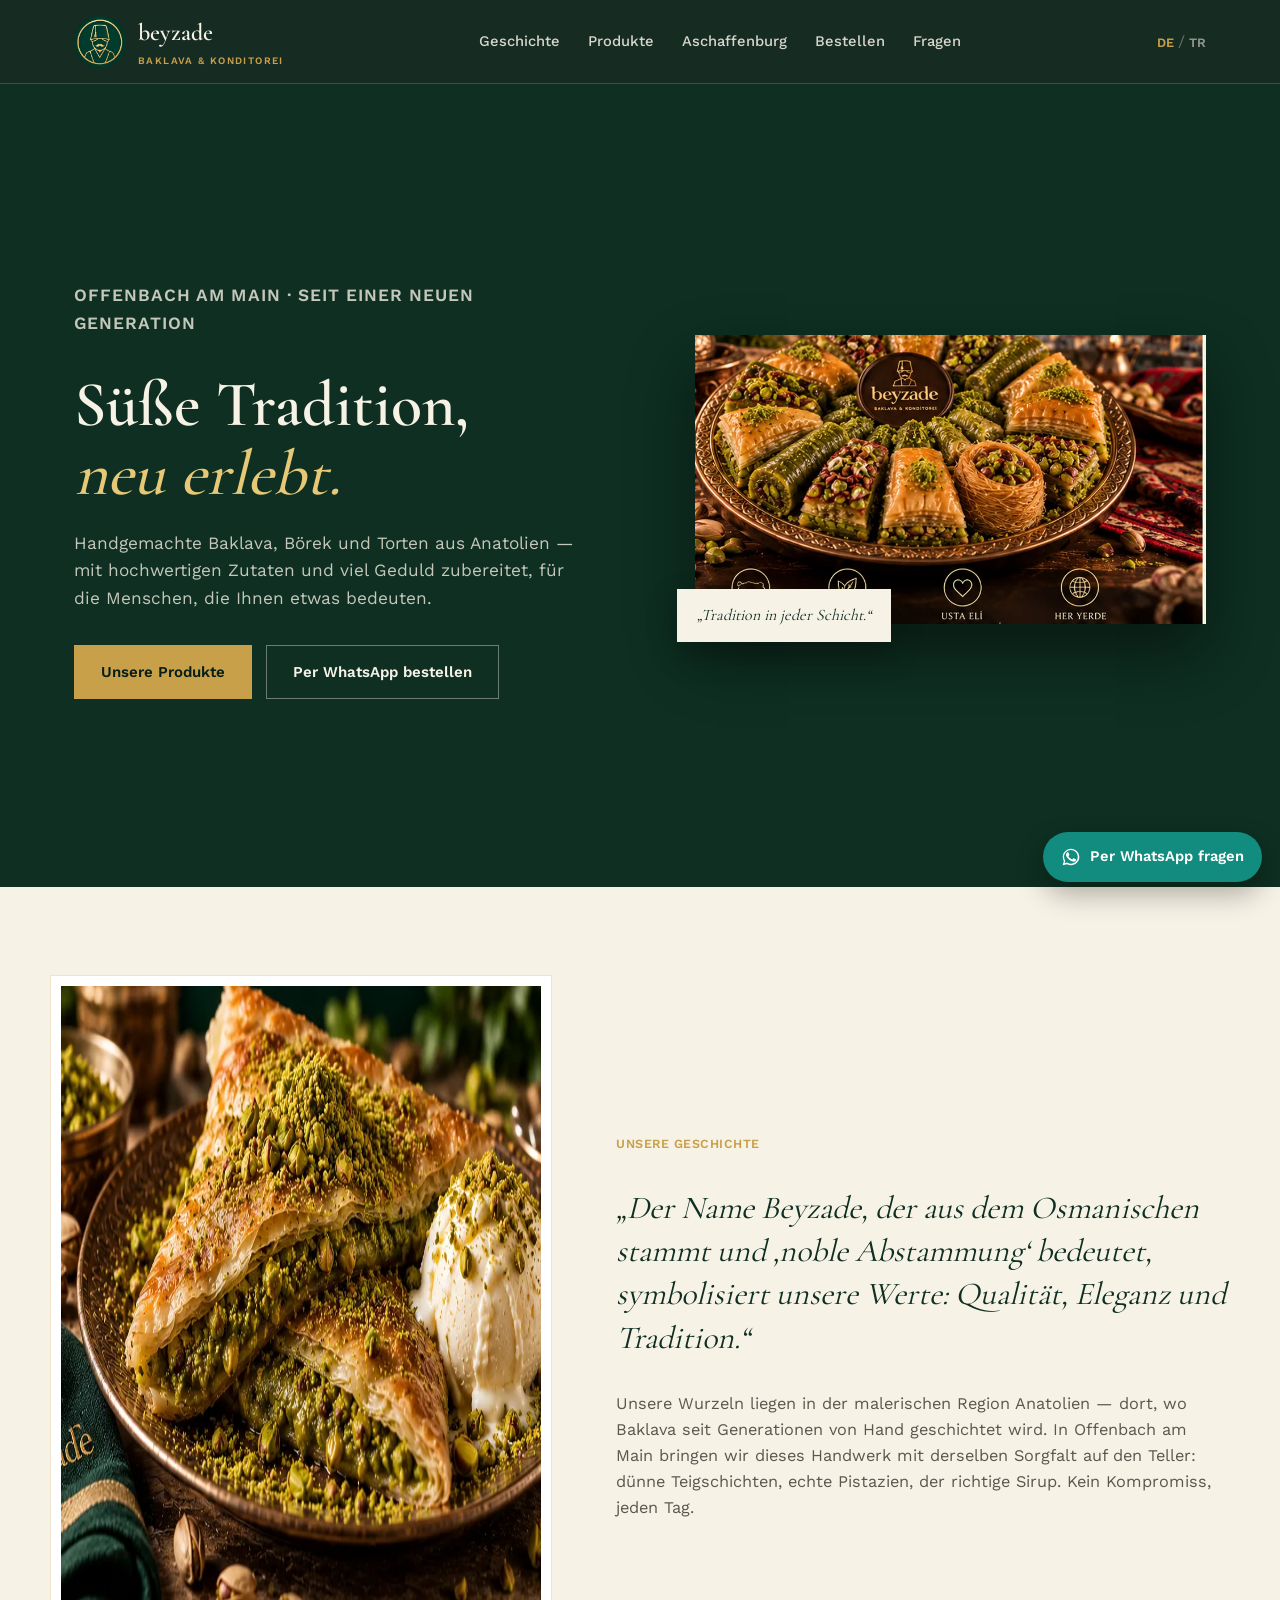
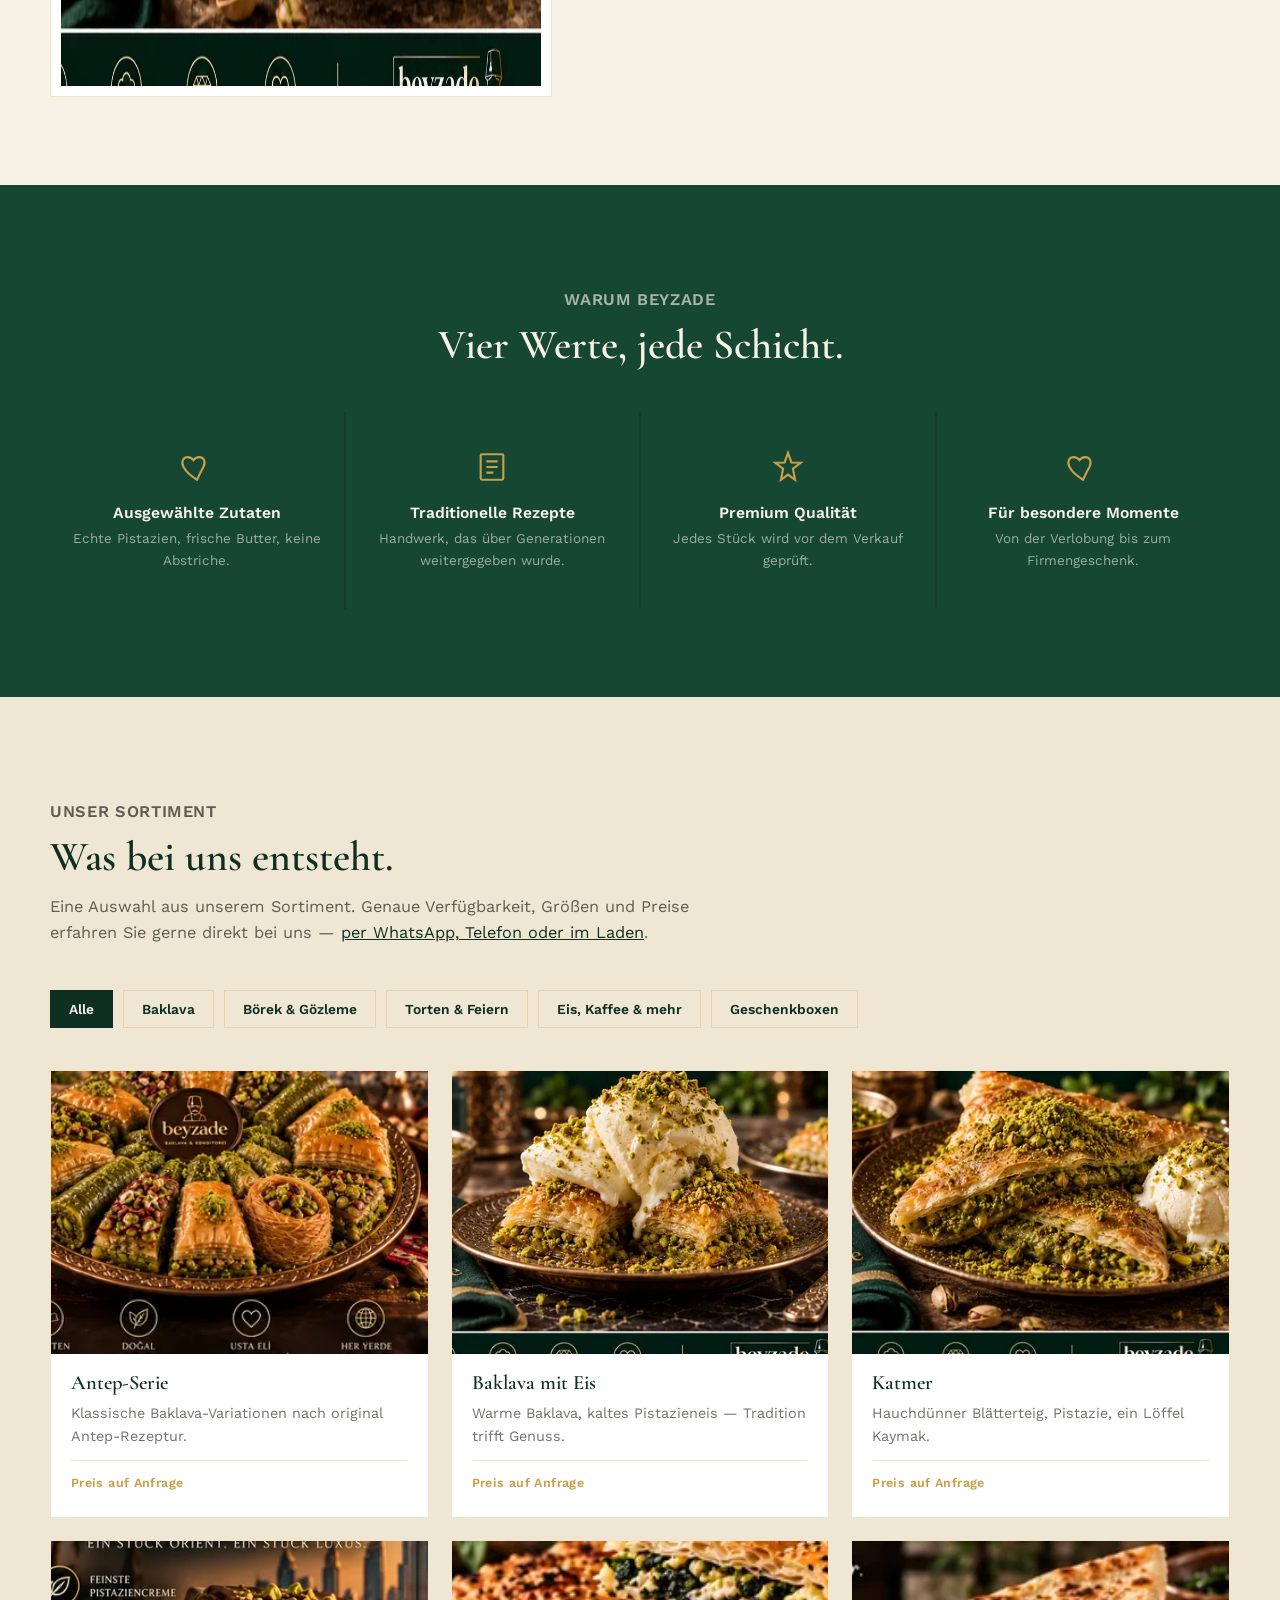
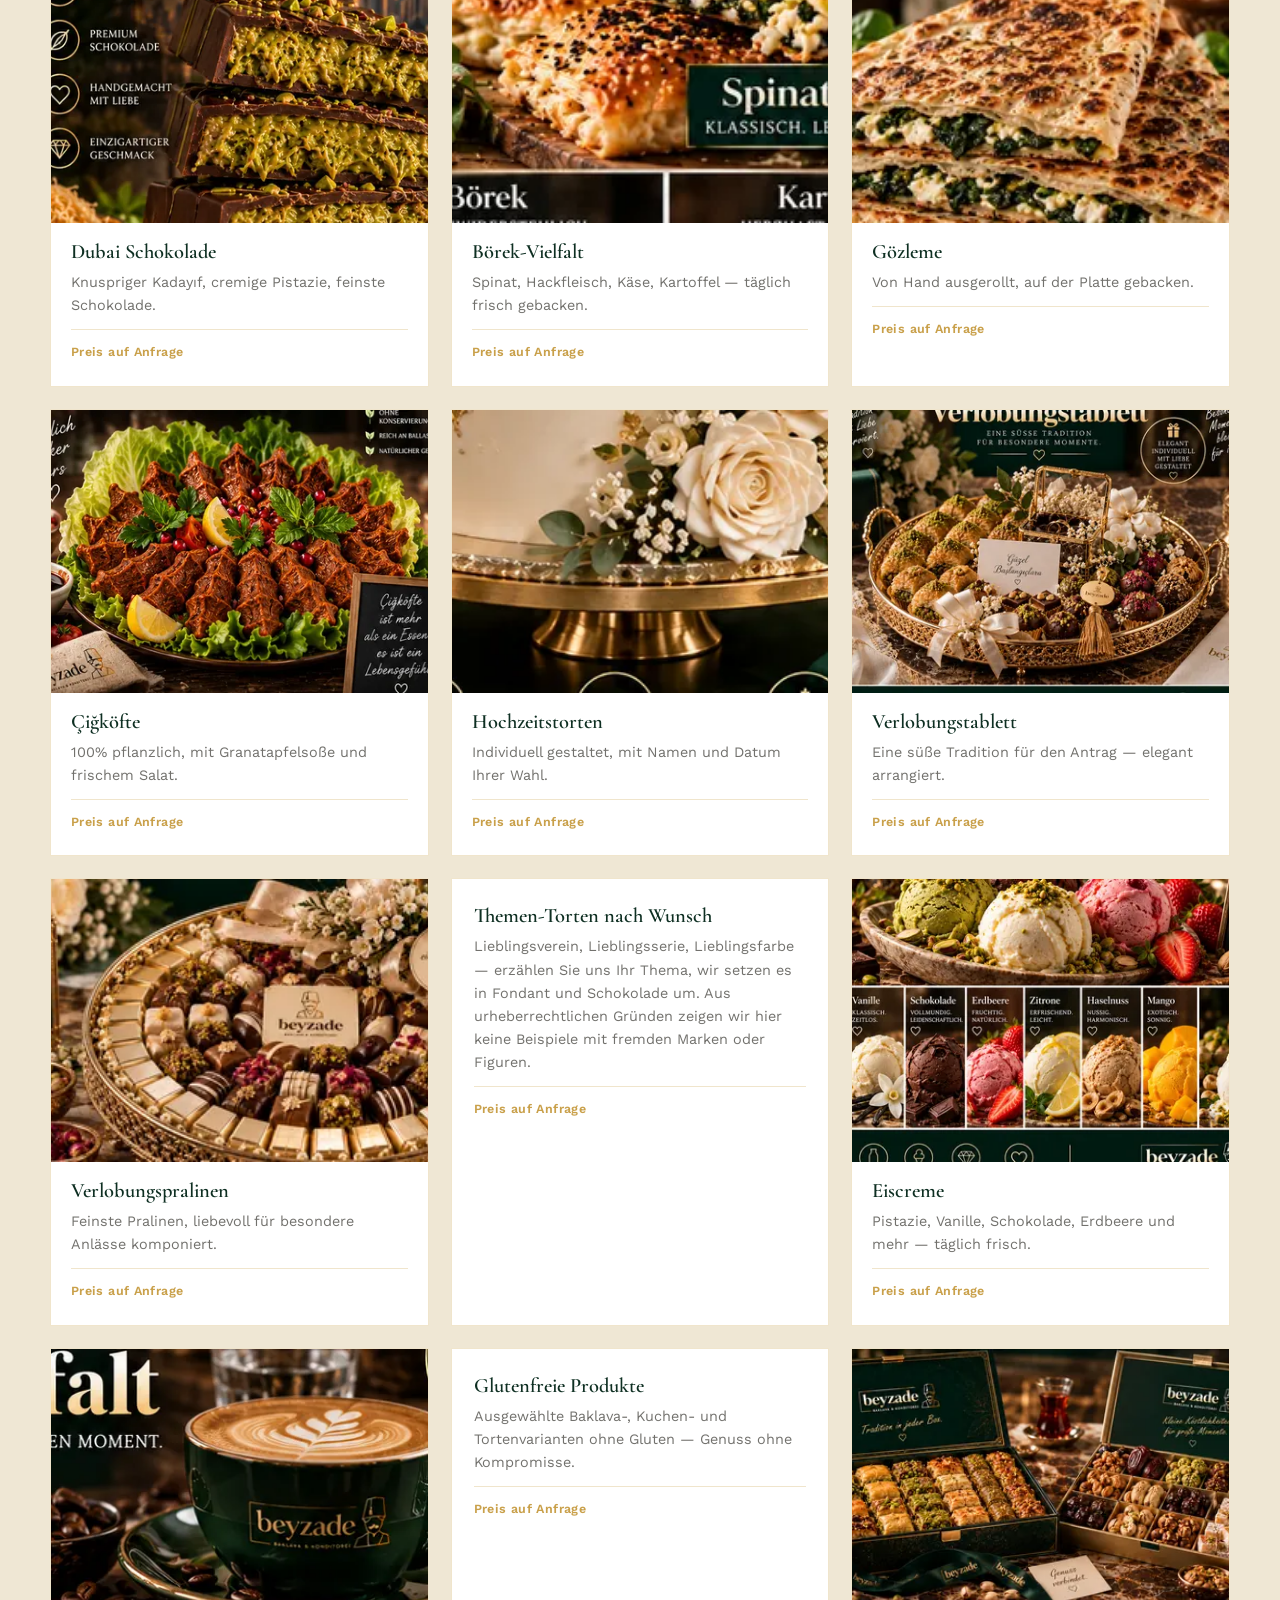
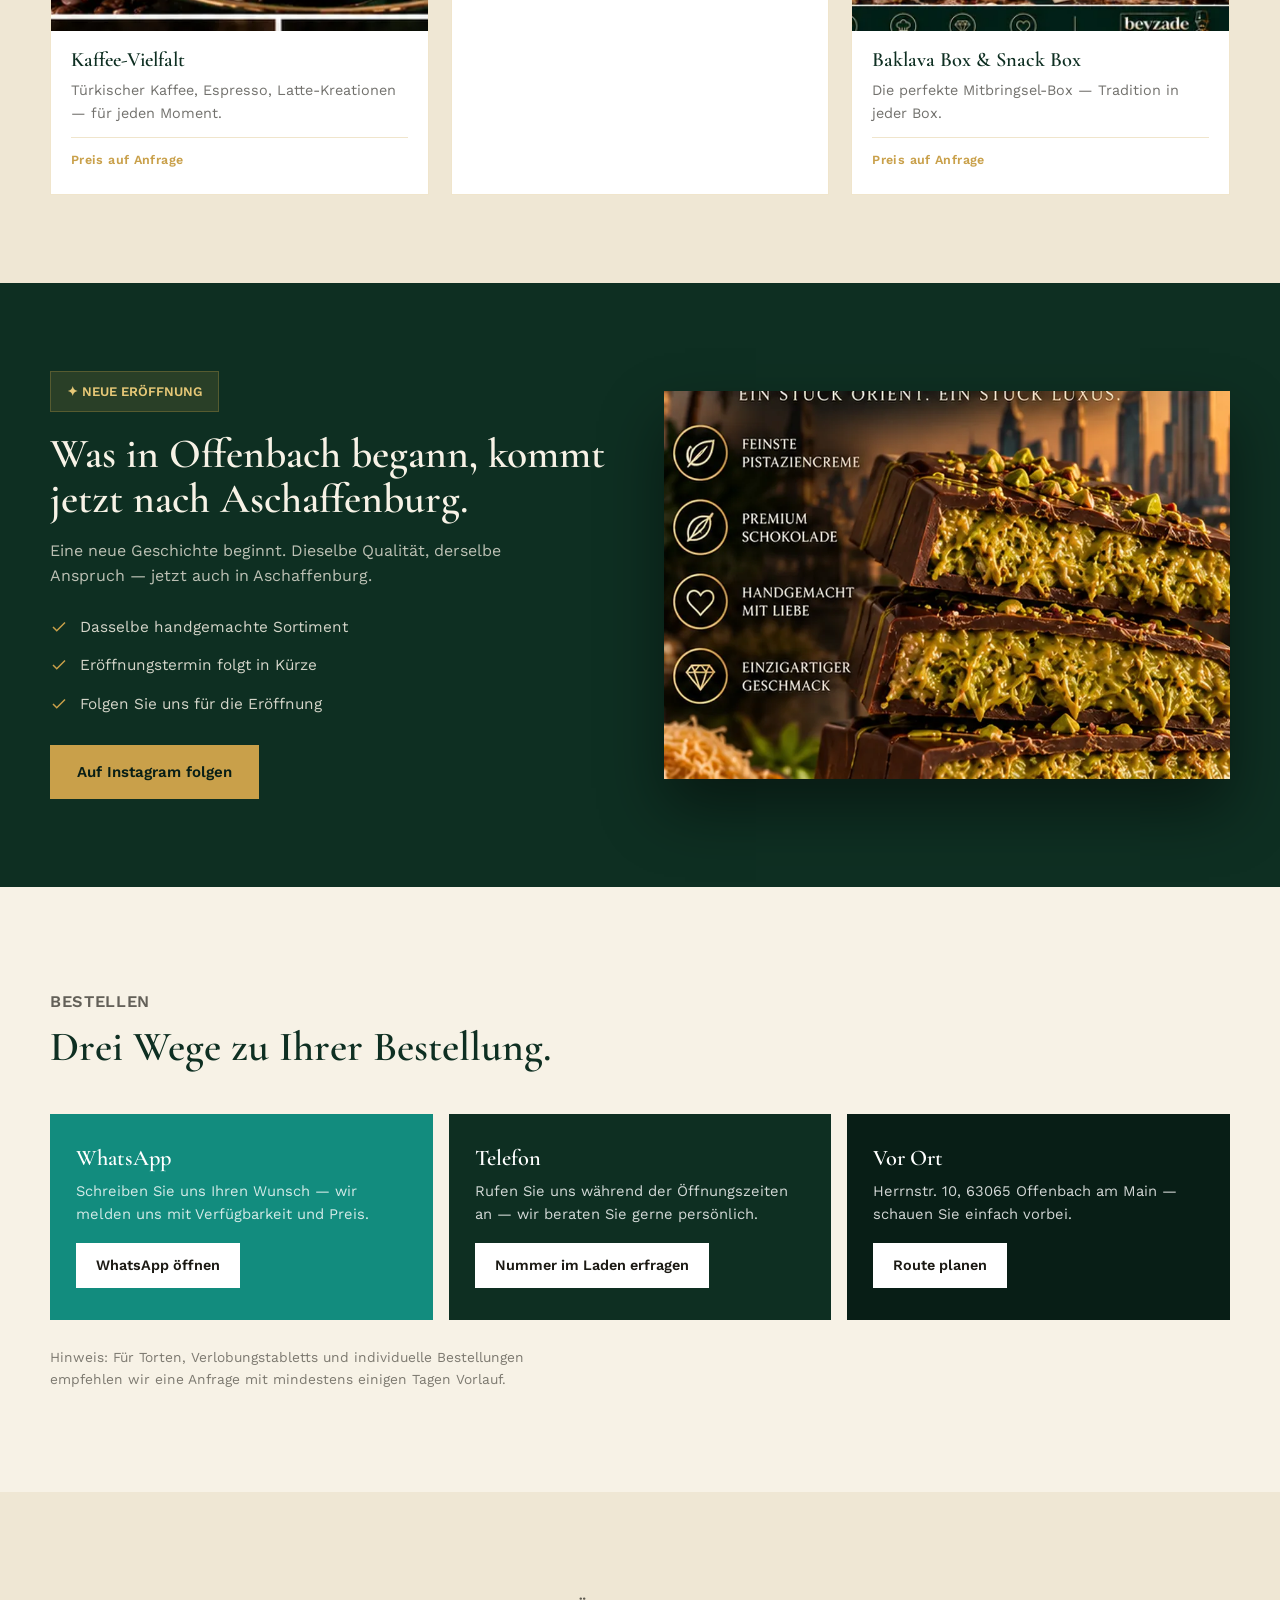
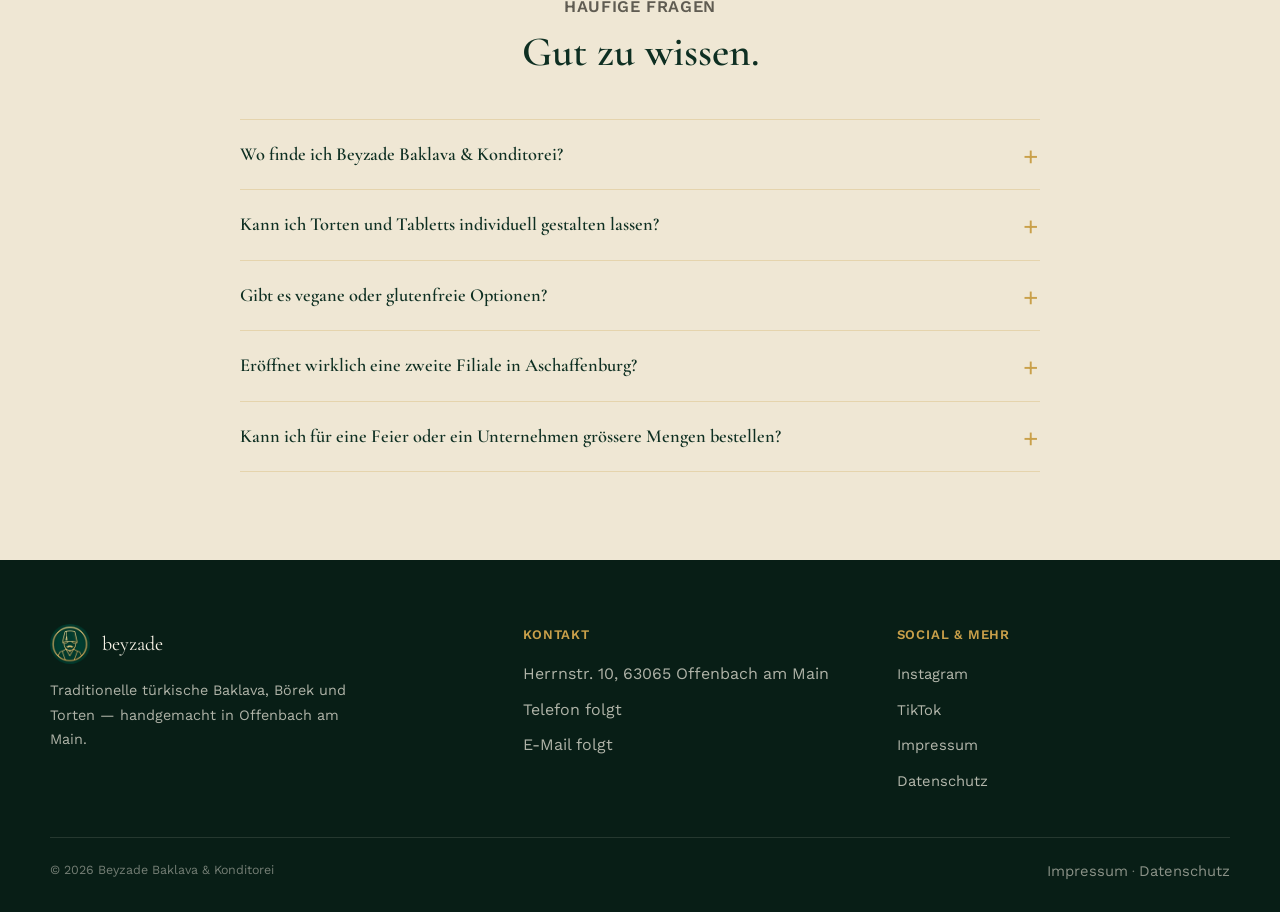
==== index.html @ 685db306 "Add files via upload" ====
<!doctype html>
<html lang="de">
<head>
<meta charset="utf-8">
<meta name="viewport" content="width=device-width, initial-scale=1">
<title>Beyzade Baklava & Konditorei — Offenbach am Main</title>
<meta name="description" content="Beyzade Baklava & Konditorei in Offenbach am Main: traditionelle türkische Baklava, Börek, Torten und Feiertagsboxen. Handwerk, frische Zutaten, besondere Momente.">
<link rel="canonical" href="https://beyzadebaklava.de/">
<link rel="alternate" hreflang="de" href="https://beyzadebaklava.de/">
<link rel="alternate" hreflang="tr" href="https://beyzadebaklava.de/tr/">
<meta property="og:type" content="website">
<meta property="og:site_name" content="Beyzade Baklava & Konditorei">
<meta property="og:title" content="Beyzade Baklava & Konditorei — Offenbach am Main">
<meta property="og:description" content="Traditionelle türkische Baklava, Börek, Torten und Feiertagsboxen — handgemacht in Offenbach am Main.">
<meta property="og:image" content="https://beyzadebaklava.de/assets/img/products/antep-serisi.webp">
<meta property="og:locale" content="de_DE">
<meta name="twitter:card" content="summary_large_image">
<meta name="theme-color" content="#0e2f22">
<link rel="icon" href="assets/img/favicon.ico" sizes="any">
<link rel="icon" type="image/png" sizes="32x32" href="assets/img/favicon-32.png">
<link rel="apple-touch-icon" href="assets/img/apple-touch-icon.png">
<link rel="stylesheet" href="assets/css/style.css">
<script type="application/ld+json">
{
  "@context": "https://schema.org",
  "@type": "Bakery",
  "@id": "https://beyzadebaklava.de/#business",
  "name": "Beyzade Baklava & Konditorei",
  "image": "https://beyzadebaklava.de/assets/img/products/antep-serisi.webp",
  "url": "https://beyzadebaklava.de/",
  "telephone": "PLATZHALTER",
  "priceRange": "€€",
  "address": {
    "@type": "PostalAddress",
    "streetAddress": "Herrnstr. 10",
    "postalCode": "63065",
    "addressLocality": "Offenbach am Main",
    "addressCountry": "DE"
  },
  "sameAs": [
    "https://www.instagram.com/beyzade.baklava/",
    "https://www.tiktok.com/@beyzadebaklava"
  ]
}
</script>
</head>
<body>

<header class="topbar">
  <div class="topbar-inner">
    <a class="brand" href="/">
      <img src="assets/img/emblem-sm.webp" width="52" height="52" alt="">
      <span>
        <span class="brand-word">beyzade</span>
        <span class="brand-sub">BAKLAVA &amp; KONDITOREI</span>
      </span>
    </a>
    <nav class="nav" id="mainNav">
      <a href="#geschichte">Geschichte</a>
      <a href="#produkte">Produkte</a>
      <a href="#aschaffenburg">Aschaffenburg</a>
      <a href="#bestellen">Bestellen</a>
      <a href="#faq">Fragen</a>
    </nav>
    <div class="topbar-actions">
      <span class="lang-switch"><a class="active" href="/">DE</a><span>/</span><a href="/tr/">TR</a></span>
      <button class="nav-toggle" id="navToggle" aria-label="Menü">☰</button>
    </div>
  </div>
</header>

<section class="hero">
  <div class="hero-inner">
    <div>
      <p class="hero-eyebrow">OFFENBACH AM MAIN · SEIT EINER NEUEN GENERATION</p>
      <h1>Süße Tradition, <em>neu erlebt.</em></h1>
      <p>Handgemachte Baklava, Börek und Torten aus Anatolien — mit
         hochwertigen Zutaten und viel Geduld zubereitet, für die
         Menschen, die Ihnen etwas bedeuten.</p>
      <div class="hero-ctas">
        <a class="btn btn-gold" href="#produkte">Unsere Produkte</a>
        <a class="btn btn-ghost" href="https://wa.me/491511106060X" target="_blank" rel="noopener">Per WhatsApp bestellen</a>
      </div>
    </div>
    <div class="hero-visual">
      <img src="assets/img/products/antep-serisi.webp" width="900" height="600" alt="Assortment Beyzade Baklava, Antep-Serie" loading="eager">
      <div class="tag">„Tradition in jeder Schicht.“</div>
    </div>
  </div>
</section>

<section class="story" id="geschichte">
  <div class="section-inner story-grid">
    <div class="story-figure">
      <img src="assets/img/products/katmer.webp" width="900" height="700" alt="Katmer mit Pistazie und Kaymak" loading="lazy">
    </div>
    <div>
      <p class="eyebrow">UNSERE GESCHICHTE</p>
      <p class="story-quote">„Der Name Beyzade, der aus dem Osmanischen
        stammt und ‚noble Abstammung‘ bedeutet, symbolisiert unsere Werte:
        Qualität, Eleganz und Tradition.“</p>
      <p class="body">Unsere Wurzeln liegen in der malerischen Region
        Anatolien — dort, wo Baklava seit Generationen von Hand geschichtet
        wird. In Offenbach am Main bringen wir dieses Handwerk mit
        derselben Sorgfalt auf den Teller: dünne Teigschichten, echte
        Pistazien, der richtige Sirup. Kein Kompromiss, jeden Tag.</p>
    </div>
  </div>
</section>

<section class="badges" id="werte">
  <div class="section-inner">
    <div class="section-head center">
      <p class="eyebrow">WARUM BEYZADE</p>
      <h2>Vier Werte, jede Schicht.</h2>
    </div>
    <div class="badge-grid">
      <div class="badge-item">
        <svg viewBox="0 0 24 24" fill="none" stroke="currentColor" stroke-width="1.5"><path d="M12 21s-7-4.35-9.5-9C.7 8.4 2 5 5.5 5c2 0 3.3 1.2 4 2.2C10.2 6.2 11.5 5 13.5 5 17 5 18.3 8.4 16.5 12 14 16.65 12 21 12 21z"/></svg>
        <h3>Ausgewählte Zutaten</h3>
        <p>Echte Pistazien, frische Butter, keine Abstriche.</p>
      </div>
      <div class="badge-item">
        <svg viewBox="0 0 24 24" fill="none" stroke="currentColor" stroke-width="1.5"><rect x="4" y="3" width="16" height="18" rx="1"/><path d="M8 8h8M8 12h8M8 16h5"/></svg>
        <h3>Traditionelle Rezepte</h3>
        <p>Handwerk, das über Generationen weitergegeben wurde.</p>
      </div>
      <div class="badge-item">
        <svg viewBox="0 0 24 24" fill="none" stroke="currentColor" stroke-width="1.5"><path d="M12 2l2.4 6.8L21 9l-5.5 4.2L17 21l-5-3.6L7 21l1.5-7.8L3 9l6.6-.2z"/></svg>
        <h3>Premium Qualität</h3>
        <p>Jedes Stück wird vor dem Verkauf geprüft.</p>
      </div>
      <div class="badge-item">
        <svg viewBox="0 0 24 24" fill="none" stroke="currentColor" stroke-width="1.5"><path d="M12 21s-7-4.35-9.5-9C.7 8.4 2 5 5.5 5c2 0 3.3 1.2 4 2.2C10.2 6.2 11.5 5 13.5 5 17 5 18.3 8.4 16.5 12 14 16.65 12 21 12 21z"/></svg>
        <h3>Für besondere Momente</h3>
        <p>Von der Verlobung bis zum Firmengeschenk.</p>
      </div>
    </div>
  </div>
</section>

<section class="showcase" id="produkte">
  <div class="section-inner">
    <div class="section-head">
      <p class="eyebrow">UNSER SORTIMENT</p>
      <h2>Was bei uns entsteht.</h2>
      <p>Eine Auswahl aus unserem Sortiment. Genaue Verfügbarkeit,
        Größen und Preise erfahren Sie gerne direkt bei uns —
        <a href="#bestellen" style="color:var(--forest); text-decoration:underline;">per WhatsApp, Telefon oder im Laden</a>.</p>
    </div>

    <div class="cat-tabs" id="catTabs" role="tablist">
      <button class="cat-tab" data-cat="all" aria-selected="true">Alle</button>
      <button class="cat-tab" data-cat="baklava">Baklava</button>
      <button class="cat-tab" data-cat="borek">Börek &amp; Gözleme</button>
      <button class="cat-tab" data-cat="torten">Torten &amp; Feiern</button>
      <button class="cat-tab" data-cat="genuss">Eis, Kaffee &amp; mehr</button>
      <button class="cat-tab" data-cat="box">Geschenkboxen</button>
    </div>

    <div class="product-grid" id="productGrid">

      <article class="product-card" data-cat="baklava">
        <div class="thumb"><img src="assets/img/products/antep-serisi-sm.webp" width="440" height="330" alt="Antep-Serie Baklava" loading="lazy"></div>
        <div class="body"><h3>Antep-Serie</h3><p>Klassische Baklava-Variationen nach original Antep-Rezeptur.</p><span class="price">Preis auf Anfrage</span></div>
      </article>

      <article class="product-card" data-cat="baklava">
        <div class="thumb"><img src="assets/img/products/baklava-dondurma-sm.webp" width="440" height="330" alt="Baklava mit Eis" loading="lazy"></div>
        <div class="body"><h3>Baklava mit Eis</h3><p>Warme Baklava, kaltes Pistazieneis — Tradition trifft Genuss.</p><span class="price">Preis auf Anfrage</span></div>
      </article>

      <article class="product-card" data-cat="baklava">
        <div class="thumb"><img src="assets/img/products/katmer-sm.webp" width="440" height="330" alt="Katmer mit Pistazie" loading="lazy"></div>
        <div class="body"><h3>Katmer</h3><p>Hauchdünner Blätterteig, Pistazie, ein Löffel Kaymak.</p><span class="price">Preis auf Anfrage</span></div>
      </article>

      <article class="product-card" data-cat="baklava">
        <div class="thumb"><img src="assets/img/products/dubai-cikolata-sm.webp" width="440" height="330" alt="Dubai Schokolade" loading="lazy"></div>
        <div class="body"><h3>Dubai Schokolade</h3><p>Knuspriger Kadayıf, cremige Pistazie, feinste Schokolade.</p><span class="price">Preis auf Anfrage</span></div>
      </article>

      <article class="product-card" data-cat="borek">
        <div class="thumb"><img src="assets/img/products/borek-cesitleri-sm.webp" width="440" height="330" alt="Börek Vielfalt" loading="lazy"></div>
        <div class="body"><h3>Börek-Vielfalt</h3><p>Spinat, Hackfleisch, Käse, Kartoffel — täglich frisch gebacken.</p><span class="price">Preis auf Anfrage</span></div>
      </article>

      <article class="product-card" data-cat="borek">
        <div class="thumb"><img src="assets/img/products/gozleme-sm.webp" width="440" height="330" alt="Gözleme" loading="lazy"></div>
        <div class="body"><h3>Gözleme</h3><p>Von Hand ausgerollt, auf der Platte gebacken.</p><span class="price">Preis auf Anfrage</span></div>
      </article>

      <article class="product-card" data-cat="borek">
        <div class="thumb"><img src="assets/img/products/cigkofte-sm.webp" width="440" height="330" alt="Çiğköfte" loading="lazy"></div>
        <div class="body"><h3>Çiğköfte</h3><p>100% pflanzlich, mit Granatapfelsoße und frischem Salat.</p><span class="price">Preis auf Anfrage</span></div>
      </article>

      <article class="product-card" data-cat="torten">
        <div class="thumb"><img src="assets/img/products/dugun-pastasi-sm.webp" width="440" height="330" alt="Hochzeitstorte" loading="lazy"></div>
        <div class="body"><h3>Hochzeitstorten</h3><p>Individuell gestaltet, mit Namen und Datum Ihrer Wahl.</p><span class="price">Preis auf Anfrage</span></div>
      </article>

      <article class="product-card" data-cat="torten">
        <div class="thumb"><img src="assets/img/products/kiz-isteme-tepsi-sm.webp" width="440" height="330" alt="Verlobungstablett" loading="lazy"></div>
        <div class="body"><h3>Verlobungstablett</h3><p>Eine süße Tradition für den Antrag — elegant arrangiert.</p><span class="price">Preis auf Anfrage</span></div>
      </article>

      <article class="product-card" data-cat="torten">
        <div class="thumb"><img src="assets/img/products/kiz-isteme-cikolata-sm.webp" width="440" height="330" alt="Verlobungspralinen" loading="lazy"></div>
        <div class="body"><h3>Verlobungspralinen</h3><p>Feinste Pralinen, liebevoll für besondere Anlässe komponiert.</p><span class="price">Preis auf Anfrage</span></div>
      </article>

      <article class="product-card" data-cat="torten">
        <div class="body" style="padding:26px 22px;">
          <h3>Themen-Torten nach Wunsch</h3>
          <p>Lieblingsverein, Lieblingsserie, Lieblingsfarbe — erzählen
             Sie uns Ihr Thema, wir setzen es in Fondant und Schokolade um.
             Aus urheberrechtlichen Gründen zeigen wir hier keine
             Beispiele mit fremden Marken oder Figuren.</p>
          <span class="price">Preis auf Anfrage</span>
        </div>
      </article>

      <article class="product-card" data-cat="genuss">
        <div class="thumb"><img src="assets/img/products/dondurma-sm.webp" width="440" height="330" alt="Eiscreme" loading="lazy"></div>
        <div class="body"><h3>Eiscreme</h3><p>Pistazie, Vanille, Schokolade, Erdbeere und mehr — täglich frisch.</p><span class="price">Preis auf Anfrage</span></div>
      </article>

      <article class="product-card" data-cat="genuss">
        <div class="thumb"><img src="assets/img/products/kahve-sm.webp" width="440" height="330" alt="Kaffee-Vielfalt" loading="lazy"></div>
        <div class="body"><h3>Kaffee-Vielfalt</h3><p>Türkischer Kaffee, Espresso, Latte-Kreationen — für jeden Moment.</p><span class="price">Preis auf Anfrage</span></div>
      </article>

      <article class="product-card" data-cat="genuss">
        <div class="body" style="padding:26px 22px;">
          <h3>Glutenfreie Produkte</h3>
          <p>Ausgewählte Baklava-, Kuchen- und Tortenvarianten ohne
             Gluten — Genuss ohne Kompromisse.</p>
          <span class="price">Preis auf Anfrage</span>
        </div>
      </article>

      <article class="product-card" data-cat="box">
        <div class="thumb"><img src="assets/img/products/box-set-sm.webp" width="440" height="330" alt="Baklava Box und Snack Box" loading="lazy"></div>
        <div class="body"><h3>Baklava Box &amp; Snack Box</h3><p>Die perfekte Mitbringsel-Box — Tradition in jeder Box.</p><span class="price">Preis auf Anfrage</span></div>
      </article>

    </div>
  </div>
</section>

<section class="expansion" id="aschaffenburg">
  <div class="section-inner expansion-inner">
    <div>
      <span class="expansion-badge">✦ NEUE ERÖFFNUNG</span>
      <h2>Was in Offenbach begann, kommt jetzt nach Aschaffenburg.</h2>
      <p>Eine neue Geschichte beginnt. Dieselbe Qualität, derselbe
        Anspruch — jetzt auch in Aschaffenburg.</p>
      <ul class="expansion-list">
        <li><svg viewBox="0 0 24 24" fill="none" stroke="currentColor" stroke-width="2"><path d="M20 6L9 17l-5-5"/></svg> Dasselbe handgemachte Sortiment</li>
        <li><svg viewBox="0 0 24 24" fill="none" stroke="currentColor" stroke-width="2"><path d="M20 6L9 17l-5-5"/></svg> Eröffnungstermin folgt in Kürze</li>
        <li><svg viewBox="0 0 24 24" fill="none" stroke="currentColor" stroke-width="2"><path d="M20 6L9 17l-5-5"/></svg> Folgen Sie uns für die Eröffnung</li>
      </ul>
      <div class="hero-ctas" style="margin-top:28px;">
        <a class="btn btn-gold" href="https://www.instagram.com/beyzade.baklava/" target="_blank" rel="noopener">Auf Instagram folgen</a>
      </div>
    </div>
    <div class="hero-visual">
      <img src="assets/img/products/dubai-cikolata.webp" width="900" height="700" alt="Beyzade Produkte" loading="lazy">
    </div>
  </div>
</section>

<section class="order" id="bestellen">
  <div class="section-inner">
    <div class="section-head">
      <p class="eyebrow">BESTELLEN</p>
      <h2>Drei Wege zu Ihrer Bestellung.</h2>
    </div>
    <div class="order-grid">
      <div class="order-card">
        <h3>WhatsApp</h3>
        <p>Schreiben Sie uns Ihren Wunsch — wir melden uns mit Verfügbarkeit und Preis.</p>
        <a class="order-cta" href="https://wa.me/491511106060X?text=Hallo%2C%20ich%20habe%20eine%20Frage%20zu%20Ihren%20Produkten." target="_blank" rel="noopener">WhatsApp öffnen</a>
      </div>
      <div class="order-card">
        <h3>Telefon</h3>
        <p>Rufen Sie uns während der Öffnungszeiten an — wir beraten Sie gerne persönlich.</p>
        <a class="order-cta" href="tel:PLATZHALTER">Nummer im Laden erfragen</a>
      </div>
      <div class="order-card">
        <h3>Vor Ort</h3>
        <p>Herrnstr. 10, 63065 Offenbach am Main — schauen Sie einfach vorbei.</p>
        <a class="order-cta" href="https://maps.google.com/?q=Herrnstr.+10,+63065+Offenbach+am+Main" target="_blank" rel="noopener">Route planen</a>
      </div>
    </div>
    <p class="order-note">Hinweis: Für Torten, Verlobungstabletts und individuelle Bestellungen empfehlen wir eine Anfrage mit mindestens einigen Tagen Vorlauf.</p>
  </div>
</section>

<section class="faq" id="faq">
  <div class="faq-inner">
    <div class="section-head center">
      <p class="eyebrow">HÄUFIGE FRAGEN</p>
      <h2>Gut zu wissen.</h2>
    </div>
    <div class="qa-list">
      <details class="qa">
        <summary>Wo finde ich Beyzade Baklava &amp; Konditorei?</summary>
        <p>Sie finden uns in der Herrnstr. 10, 63065 Offenbach am Main.</p>
      </details>
      <details class="qa">
        <summary>Kann ich Torten und Tabletts individuell gestalten lassen?</summary>
        <p>Ja — von Hochzeitstorten bis Verlobungstabletts gestalten wir
          nach Ihren Wünschen. Sprechen Sie uns per WhatsApp oder im
          Laden an.</p>
      </details>
      <details class="qa">
        <summary>Gibt es vegane oder glutenfreie Optionen?</summary>
        <p>Ja, wir führen ausgewählte vegane und glutenfreie Produkte.
          Fragen Sie uns nach der aktuellen Auswahl.</p>
      </details>
      <details class="qa">
        <summary>Eröffnet wirklich eine zweite Filiale in Aschaffenburg?</summary>
        <p>Ja. Den genauen Eröffnungstermin und die Adresse geben wir
          in Kürze über unsere Social-Media-Kanäle bekannt.</p>
      </details>
      <details class="qa">
        <summary>Kann ich für eine Feier oder ein Unternehmen grössere Mengen bestellen?</summary>
        <p>Gerne. Kontaktieren Sie uns im Voraus, damit wir genug Zeit
          für die Zubereitung haben.</p>
      </details>
    </div>
  </div>
</section>

<footer>
  <div class="footer-grid">
    <div>
      <div class="footer-brand"><img src="assets/img/emblem-sm.webp" alt=""><span>beyzade</span></div>
      <p>Traditionelle türkische Baklava, Börek und Torten — handgemacht
        in Offenbach am Main.</p>
    </div>
    <div>
      <h4>KONTAKT</h4>
      <ul>
        <li>Herrnstr. 10, 63065 Offenbach am Main</li>
        <li><span class="placeholder">Telefon folgt</span></li>
        <li><span class="placeholder">E-Mail folgt</span></li>
      </ul>
    </div>
    <div>
      <h4>SOCIAL &amp; MEHR</h4>
      <ul>
        <li><a href="https://www.instagram.com/beyzade.baklava/" target="_blank" rel="noopener">Instagram</a></li>
        <li><a href="https://www.tiktok.com/@beyzadebaklava" target="_blank" rel="noopener">TikTok</a></li>
        <li><a href="impressum.html">Impressum</a></li>
        <li><a href="datenschutz.html">Datenschutz</a></li>
      </ul>
    </div>
  </div>
  <div class="footer-bottom">
    <span>© 2026 Beyzade Baklava &amp; Konditorei</span>
    <span><a href="impressum.html">Impressum</a> · <a href="datenschutz.html">Datenschutz</a></span>
  </div>
</footer>

<a class="wa-fab" href="https://wa.me/491511106060X?text=Hallo%2C%20ich%20habe%20eine%20Frage%20zu%20Ihren%20Produkten." target="_blank" rel="noopener" aria-label="Per WhatsApp fragen">
  <svg viewBox="0 0 24 24" fill="currentColor" aria-hidden="true"><path d="M17.47 14.38c-.3-.15-1.76-.87-2.03-.97-.27-.1-.47-.15-.67.15-.2.3-.77.97-.95 1.17-.17.2-.35.22-.65.07-.3-.15-1.26-.46-2.4-1.48-.89-.79-1.49-1.77-1.66-2.07-.17-.3-.02-.46.13-.61.14-.13.3-.35.45-.52.15-.17.2-.3.3-.5.1-.2.05-.37-.02-.52-.08-.15-.67-1.61-.92-2.21-.24-.58-.49-.5-.67-.51h-.57c-.2 0-.52.07-.79.37-.27.3-1.04 1.02-1.04 2.48s1.06 2.88 1.21 3.08c.15.2 2.1 3.2 5.08 4.49.71.3 1.26.49 1.69.63.71.22 1.36.19 1.87.12.57-.09 1.76-.72 2.01-1.41.25-.7.25-1.29.17-1.42-.07-.13-.27-.2-.57-.35zM12.04 2C6.58 2 2.13 6.45 2.13 11.91c0 1.75.46 3.45 1.32 4.95L2 22l5.25-1.38a9.87 9.87 0 0 0 4.79 1.22h.01c5.46 0 9.91-4.45 9.91-9.91C21.96 6.45 17.5 2 12.04 2zm0 18.02h-.01c-1.5 0-2.98-.4-4.27-1.17l-.31-.18-3.17.83.85-3.09-.2-.32a8.2 8.2 0 0 1-1.26-4.38c0-4.54 3.7-8.23 8.24-8.23 2.2 0 4.27.86 5.83 2.41a8.18 8.18 0 0 1 2.41 5.83c0 4.54-3.7 8.3-8.11 8.3z"/></svg>
  <span>Per WhatsApp fragen</span>
</a>

<script src="assets/js/main.js"></script>
</body>
</html>
---- assets/css/style.css ----
/* ==========================================================================
   BEYZADE BAKLAVA & KONDITOREI — v1
   Palette: koyu yeşil zemin, sıcak altın vurgu, fildişi kağıt.
   Tipografi: Cormorant Garamond (başlık, Osmanlı el yazısı ruhlu serif) +
   Work Sans (gövde). İkisi de latin-ext, TR karakterler native.
   ========================================================================== */

@font-face { font-family:"Cormorant"; src:url("../fonts/cormorant-400.woff2") format("woff2"); font-weight:400; font-style:normal; font-display:swap; }
@font-face { font-family:"Cormorant"; src:url("../fonts/cormorant-500.woff2") format("woff2"); font-weight:500; font-style:normal; font-display:swap; }
@font-face { font-family:"Cormorant"; src:url("../fonts/cormorant-600.woff2") format("woff2"); font-weight:600; font-style:normal; font-display:swap; }
@font-face { font-family:"Cormorant"; src:url("../fonts/cormorant-700.woff2") format("woff2"); font-weight:700; font-style:normal; font-display:swap; }
@font-face { font-family:"Work Sans"; src:url("../fonts/worksans-400.woff2") format("woff2"); font-weight:400; font-style:normal; font-display:swap; }
@font-face { font-family:"Work Sans"; src:url("../fonts/worksans-500.woff2") format("woff2"); font-weight:500; font-style:normal; font-display:swap; }
@font-face { font-family:"Work Sans"; src:url("../fonts/worksans-600.woff2") format("woff2"); font-weight:600; font-style:normal; font-display:swap; }
@font-face { font-family:"Work Sans"; src:url("../fonts/worksans-700.woff2") format("woff2"); font-weight:700; font-style:normal; font-display:swap; }
/* Türkçe (ğ ş ı İ Ğ Ş) için latin-extended ek yük, sadece gerektiğinde çekilir */
@font-face { font-family:"Cormorant"; src:url("../fonts/cormorant-400-ext.woff2") format("woff2"); font-weight:400; font-style:normal; font-display:swap; unicode-range:U+0100-024F,U+1E00-1EFF; }
@font-face { font-family:"Cormorant"; src:url("../fonts/cormorant-600-ext.woff2") format("woff2"); font-weight:600; font-style:normal; font-display:swap; unicode-range:U+0100-024F,U+1E00-1EFF; }
@font-face { font-family:"Cormorant"; src:url("../fonts/cormorant-700-ext.woff2") format("woff2"); font-weight:700; font-style:normal; font-display:swap; unicode-range:U+0100-024F,U+1E00-1EFF; }
@font-face { font-family:"Work Sans"; src:url("../fonts/worksans-400-ext.woff2") format("woff2"); font-weight:400; font-style:normal; font-display:swap; unicode-range:U+0100-024F,U+1E00-1EFF; }
@font-face { font-family:"Work Sans"; src:url("../fonts/worksans-500-ext.woff2") format("woff2"); font-weight:500; font-style:normal; font-display:swap; unicode-range:U+0100-024F,U+1E00-1EFF; }
@font-face { font-family:"Work Sans"; src:url("../fonts/worksans-600-ext.woff2") format("woff2"); font-weight:600; font-style:normal; font-display:swap; unicode-range:U+0100-024F,U+1E00-1EFF; }

:root{
  --forest:#0e2f22;       /* ana koyu yeşil zemin */
  --forest-deep:#081e16;  /* en koyu, footer/kontrast */
  --forest-mid:#164733;   /* kart/panel zemini */
  --gold:#c9a04a;         /* sıcak altın, birincil vurgu */
  --gold-bright:#e6c877;  /* hover/ışık */
  --ivory:#f7f2e6;        /* kağıt zemin */
  --ivory-dim:#efe7d4;    /* ikincil panel */
  --ink:#1c1a14;          /* koyu metin */
  --line:rgba(201,160,74,.28);
  --maxw:1180px;
  --serif:"Cormorant","Georgia",serif;
  --sans:"Work Sans",-apple-system,sans-serif;
}

*{box-sizing:border-box;}
html{scroll-behavior:smooth;}
body{
  margin:0; background:var(--ivory); color:var(--ink);
  font-family:var(--sans); font-size:16px; line-height:1.6;
  -webkit-font-smoothing:antialiased;
}
img{max-width:100%; display:block;}
a{color:inherit;}
h1,h2,h3{font-family:var(--serif); font-weight:600; line-height:1.08; margin:0; color:var(--forest);}
.eyebrow{
  font-family:var(--sans); font-weight:600; font-size:.78rem; letter-spacing:.04em;
  color:var(--gold); margin:0 0 10px;
}
.serif-accent{font-family:var(--serif); font-style:italic; font-weight:500;}
:focus-visible{outline:2px solid var(--gold); outline-offset:3px;}
@media (prefers-reduced-motion:reduce){*{transition:none !important; animation:none !important;}}

/* ---------- Topbar ---------- */
.topbar{position:sticky; top:0; z-index:50; background:rgba(8,30,22,.94); backdrop-filter:blur(6px); border-bottom:1px solid var(--line);}
.topbar-inner{max-width:var(--maxw); margin:0 auto; padding:14px 24px; display:flex; align-items:center; justify-content:space-between; gap:20px;}
.brand{display:flex; align-items:center; gap:12px; text-decoration:none;}
.brand img{width:52px; height:52px;}
.brand-word{font-family:var(--serif); font-size:1.5rem; font-weight:600; color:var(--ivory); letter-spacing:.01em;}
.brand-sub{display:block; font-family:var(--sans); font-size:.62rem; letter-spacing:.14em; color:var(--gold); font-weight:600; margin-top:1px;}
.nav{display:flex; gap:28px; list-style:none; margin:0; padding:0;}
.nav a{color:var(--ivory); text-decoration:none; font-size:.92rem; font-weight:500; opacity:.86; transition:opacity 150ms, color 150ms;}
.nav a:hover{opacity:1; color:var(--gold-bright);}
.topbar-actions{display:flex; align-items:center; gap:14px;}
.lang-switch a{color:var(--ivory); text-decoration:none; font-size:.8rem; font-weight:600; opacity:.55;}
.lang-switch a.active{opacity:1; color:var(--gold);}
.lang-switch span{color:rgba(247,242,230,.35); margin:0 4px;}
.nav-toggle{display:none; background:none; border:none; color:var(--ivory); font-size:1.6rem; cursor:pointer;}
@media (max-width:860px){
  .nav{position:fixed; inset:64px 0 0 0; background:var(--forest-deep); flex-direction:column; padding:32px 24px; gap:22px; transform:translateX(100%); transition:transform 220ms ease;}
  .nav.open{transform:translateX(0);}
  .nav a{font-size:1.15rem;}
  .nav-toggle{display:block;}
}

/* ---------- Hero ---------- */
.hero{position:relative; background:var(--forest); overflow:hidden;}
.hero-inner{max-width:var(--maxw); margin:0 auto; padding:88px 24px 100px; display:grid; grid-template-columns:1.05fr .95fr; gap:56px; align-items:center;}
@media (max-width:900px){.hero-inner{grid-template-columns:1fr; padding:56px 24px 64px; text-align:center;}}
.hero-eyebrow{color:var(--gold); font-family:var(--sans); font-weight:600; font-size:.82rem; letter-spacing:.06em; margin-bottom:18px;}
.hero h1{color:var(--ivory); font-size:clamp(2.6rem,5vw,4.1rem); max-width:14ch;}
.hero h1 em{font-style:italic; color:var(--gold-bright); font-weight:500;}
@media (max-width:900px){.hero h1{max-width:none; margin:0 auto;}}
.hero p{color:rgba(247,242,230,.78); font-size:1.08rem; max-width:46ch; margin:22px 0 32px;}
@media (max-width:900px){.hero p{margin-inline:auto;}}
.hero-ctas{display:flex; gap:14px; flex-wrap:wrap;}
@media (max-width:900px){.hero-ctas{justify-content:center;}}
.btn{
  display:inline-flex; align-items:center; gap:8px; padding:14px 26px;
  font-family:var(--sans); font-weight:600; font-size:.94rem; text-decoration:none;
  border:1px solid transparent; transition:transform 160ms ease, background-color 160ms ease;
}
.btn-gold{background:var(--gold); color:var(--forest-deep);}
.btn-gold:hover{background:var(--gold-bright); transform:translateY(-2px);}
.btn-ghost{border-color:rgba(247,242,230,.4); color:var(--ivory);}
.btn-ghost:hover{border-color:var(--gold); color:var(--gold-bright);}
.hero-visual{position:relative;}
.hero-visual img{width:100%; height:auto; box-shadow:0 30px 60px rgba(0,0,0,.45);}
.hero-visual .tag{
  position:absolute; bottom:-18px; left:-18px; background:var(--ivory); color:var(--forest);
  padding:14px 20px; font-family:var(--serif); font-size:1rem; font-style:italic; box-shadow:0 12px 30px rgba(0,0,0,.25);
}
@media (max-width:900px){.hero-visual .tag{left:50%; transform:translateX(-50%); bottom:-14px;}}

/* ---------- Section skeleton ---------- */
section{padding:88px 24px;}
.section-inner{max-width:var(--maxw); margin:0 auto;}
.section-head{max-width:640px; margin-bottom:44px;}
.section-head.center{margin-inline:auto; text-align:center;}
.section-head h2{font-size:clamp(1.9rem,3.4vw,2.6rem);}
.section-head p{color:rgba(28,26,20,.68); margin-top:14px; font-size:1.02rem;}

/* ---------- Marka hikayesi ---------- */
.story{background:var(--ivory);}
.story-grid{display:grid; grid-template-columns:.9fr 1.1fr; gap:64px; align-items:center;}
@media (max-width:860px){.story-grid{grid-template-columns:1fr; gap:36px;}}
.story-quote{font-family:var(--serif); font-size:clamp(1.5rem,2.6vw,2rem); font-style:italic; color:var(--forest); line-height:1.35;}
.story p.body{color:rgba(28,26,20,.72); margin-top:20px; font-size:1.02rem; max-width:60ch;}
.story-figure{border:1px solid var(--line); padding:10px; background:#fff;}
.story-figure img{width:100%;}

/* ---------- Rozetler ---------- */
.badges{background:var(--forest-mid);}
.badge-grid{display:grid; grid-template-columns:repeat(4,1fr); gap:2px; background:rgba(0,0,0,.15);}
@media (max-width:760px){.badge-grid{grid-template-columns:repeat(2,1fr);}}
.badge-item{background:var(--forest-mid); padding:38px 22px; text-align:center;}
.badge-item svg{width:34px; height:34px; color:var(--gold); margin-bottom:14px;}
.badge-item h3{font-family:var(--sans); font-size:.98rem; font-weight:600; color:var(--ivory); margin-bottom:6px;}
.badge-item p{font-size:.84rem; color:rgba(247,242,230,.6); margin:0;}
.badges .section-head h2, .badges .eyebrow{color:var(--ivory);}
.badges .section-head p{color:rgba(247,242,230,.65);}

/* ---------- Ürün vitrini ---------- */
.showcase{background:var(--ivory-dim);}
.cat-tabs{display:flex; gap:10px; overflow-x:auto; padding-bottom:6px; margin-bottom:36px; scrollbar-width:none;}
.cat-tabs::-webkit-scrollbar{display:none;}
.cat-tab{
  flex:0 0 auto; padding:10px 18px; border:1px solid var(--line); background:transparent;
  font-family:var(--sans); font-size:.86rem; font-weight:600; color:var(--forest); cursor:pointer;
  white-space:nowrap; transition:background-color 150ms, color 150ms;
}
.cat-tab[aria-selected="true"]{background:var(--forest); color:var(--ivory); border-color:var(--forest);}
.product-grid{display:grid; grid-template-columns:repeat(3,1fr); gap:22px;}
@media (max-width:900px){.product-grid{grid-template-columns:repeat(2,1fr);}}
@media (max-width:560px){.product-grid{grid-template-columns:1fr;}}
.product-card{background:#fff; border:1px solid var(--line); overflow:hidden;}
.product-card .thumb{aspect-ratio:4/3; overflow:hidden; background:var(--forest-mid);}
.product-card .thumb img{width:100%; height:100%; object-fit:cover; transition:transform 380ms cubic-bezier(.2,.7,.3,1);}
.product-card:hover .thumb img{transform:scale(1.06);}
.product-card .body{padding:18px 20px 22px;}
.product-card h3{font-size:1.28rem;}
.product-card p{color:rgba(28,26,20,.62); font-size:.9rem; margin:8px 0 0;}
.product-card .price{
  display:inline-block; margin-top:12px; font-family:var(--sans); font-size:.78rem;
  font-weight:600; letter-spacing:.03em; color:var(--gold); border-top:1px solid var(--line); padding-top:12px; width:100%;
}
.hidden{display:none !important;}

/* ---------- Aschaffenburg şeridi ---------- */
.expansion{background:var(--forest); color:var(--ivory); position:relative;}
.expansion-inner{max-width:var(--maxw); margin:0 auto; display:grid; grid-template-columns:1fr 1fr; gap:48px; align-items:center;}
@media (max-width:860px){.expansion-inner{grid-template-columns:1fr;}}
.expansion h2{color:var(--ivory); font-size:clamp(1.9rem,3.4vw,2.6rem);}
.expansion p{color:rgba(247,242,230,.75); margin-top:16px; max-width:52ch;}
.expansion-badge{
  display:inline-flex; align-items:center; gap:10px; background:rgba(201,160,74,.14);
  border:1px solid var(--line); padding:9px 16px; font-size:.82rem; color:var(--gold-bright);
  font-weight:600; margin-bottom:20px;
}
.expansion-list{list-style:none; margin:26px 0 0; padding:0; display:grid; gap:14px;}
.expansion-list li{display:flex; gap:12px; align-items:flex-start; color:rgba(247,242,230,.85); font-size:.96rem;}
.expansion-list svg{width:18px; height:18px; color:var(--gold); flex:none; margin-top:3px;}

/* ---------- Sipariş ---------- */
.order{background:var(--ivory);}
.order-grid{display:grid; grid-template-columns:repeat(3,1fr); gap:16px;}
@media (max-width:860px){.order-grid{grid-template-columns:1fr;}}
.order-card{padding:32px 26px; color:#fff; display:flex; flex-direction:column; gap:10px;}
.order-card:nth-child(1){background:#128c7e;}
.order-card:nth-child(2){background:var(--forest);}
.order-card:nth-child(3){background:var(--forest-deep);}
.order-card h3{color:#fff; font-size:1.4rem;}
.order-card p{color:rgba(255,255,255,.82); font-size:.92rem; flex:1; margin:0;}
.order-cta{margin-top:6px; align-self:flex-start; display:inline-block; padding:11px 20px; background:#fff; color:var(--ink); text-decoration:none; font-weight:600; font-size:.9rem; font-family:var(--sans);}
.order-note{margin-top:26px; font-size:.86rem; color:rgba(28,26,20,.56); max-width:60ch;}

/* ---------- SSS ---------- */
.faq{background:var(--ivory-dim);}
.faq-inner{max-width:800px; margin:0 auto;}
.qa-list{border-top:1px solid var(--line);}
.qa{border-bottom:1px solid var(--line);}
.qa summary{list-style:none; cursor:pointer; padding:20px 34px 20px 0; position:relative; font-family:var(--serif); font-weight:600; font-size:1.15rem; color:var(--forest);}
.qa summary::-webkit-details-marker{display:none;}
.qa summary::after{content:"+"; position:absolute; right:2px; top:16px; font-size:1.6rem; color:var(--gold); font-family:var(--sans); font-weight:300;}
.qa[open] summary::after{content:"–";}
.qa p{margin:0 0 22px; color:rgba(28,26,20,.68); max-width:64ch;}

/* ---------- Footer ---------- */
footer{background:var(--forest-deep); color:rgba(247,242,230,.7); padding:64px 24px 28px;}
.footer-grid{max-width:var(--maxw); margin:0 auto; display:grid; grid-template-columns:1.3fr 1fr 1fr; gap:40px;}
@media (max-width:760px){.footer-grid{grid-template-columns:1fr; gap:32px;}}
.footer-brand{display:flex; align-items:center; gap:12px; margin-bottom:14px;}
.footer-brand img{width:40px; height:40px;}
.footer-brand span{font-family:var(--serif); font-size:1.25rem; color:var(--ivory);}
footer p{font-size:.9rem; line-height:1.7; max-width:34ch;}
footer h4{font-family:var(--sans); font-size:.82rem; letter-spacing:.06em; color:var(--gold); margin:0 0 16px; font-weight:600;}
footer ul{list-style:none; margin:0; padding:0; display:grid; gap:10px;}
footer a{color:rgba(247,242,230,.72); text-decoration:none; font-size:.92rem;}
footer a:hover{color:var(--gold-bright);}
.footer-bottom{max-width:var(--maxw); margin:44px auto 0; padding-top:22px; border-top:1px solid rgba(247,242,230,.12); display:flex; justify-content:space-between; flex-wrap:wrap; gap:12px; font-size:.78rem; color:rgba(247,242,230,.45);}
.footer-bottom a{color:rgba(247,242,230,.55); text-decoration:none;}

/* ---------- WhatsApp sabit buton ---------- */
.wa-fab{
  position:fixed; right:18px; bottom:18px; z-index:80; display:inline-flex; align-items:center; gap:9px;
  padding:13px 18px; border-radius:999px; background:#128c7e; color:#fff; text-decoration:none;
  font-family:var(--sans); font-weight:600; font-size:.92rem; box-shadow:0 12px 28px rgba(0,0,0,.3);
  transition:transform 160ms ease;
}
.wa-fab:hover{transform:translateY(-2px);}
.wa-fab svg{width:20px; height:20px;}
@media (max-width:560px){.wa-fab span{display:none;} .wa-fab{padding:13px;}}

/* ---------- Yasal sayfa (Impressum/Datenschutz) ---------- */
.legal{background:var(--ivory); padding:64px 24px 100px;}
.legal-inner{max-width:760px; margin:0 auto;}
.legal h1{font-size:2.2rem; margin-bottom:8px;}
.legal h2{font-size:1.3rem; margin:34px 0 10px; color:var(--forest);}
.legal p, .legal li{color:rgba(28,26,20,.72); font-size:.98rem; line-height:1.75;}
.legal .placeholder{background:#fff3cd; border:1px solid #e0c46c; padding:3px 8px; font-weight:600; color:#6b5217; font-size:.86rem;}
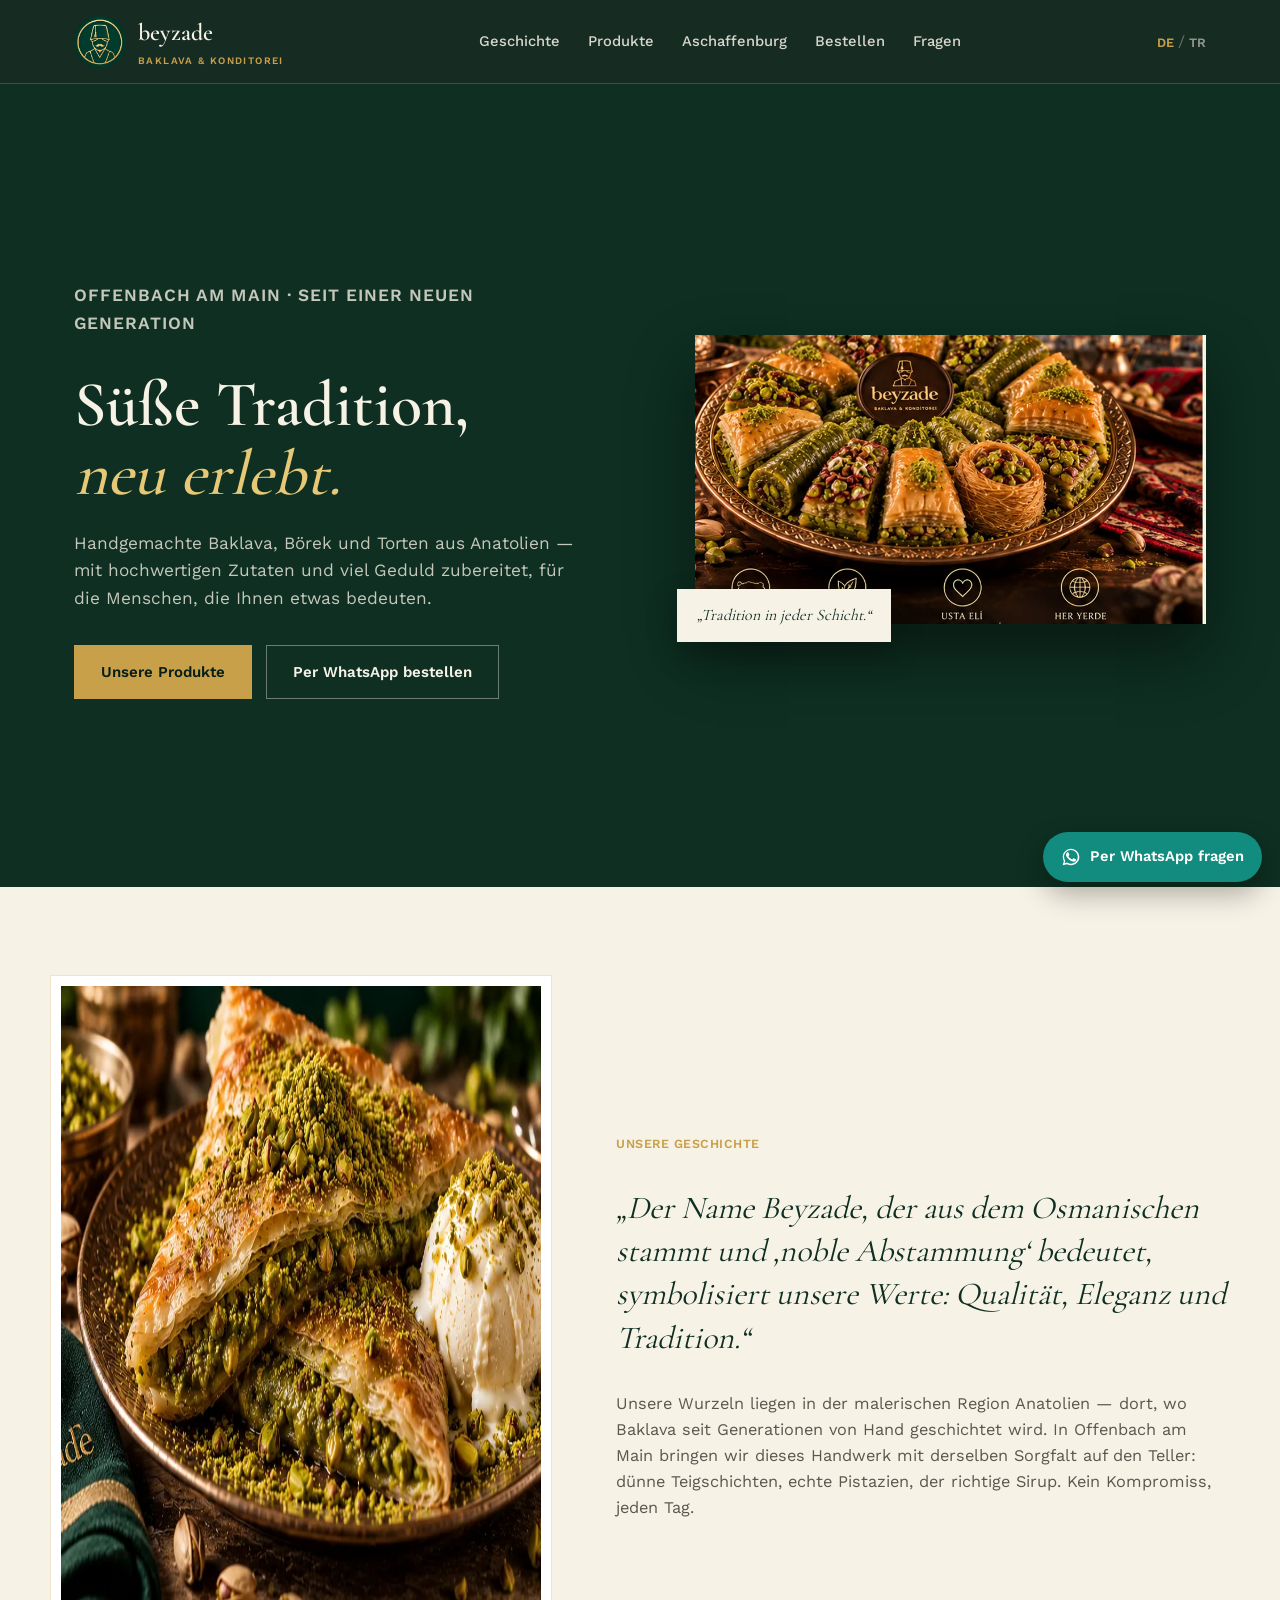
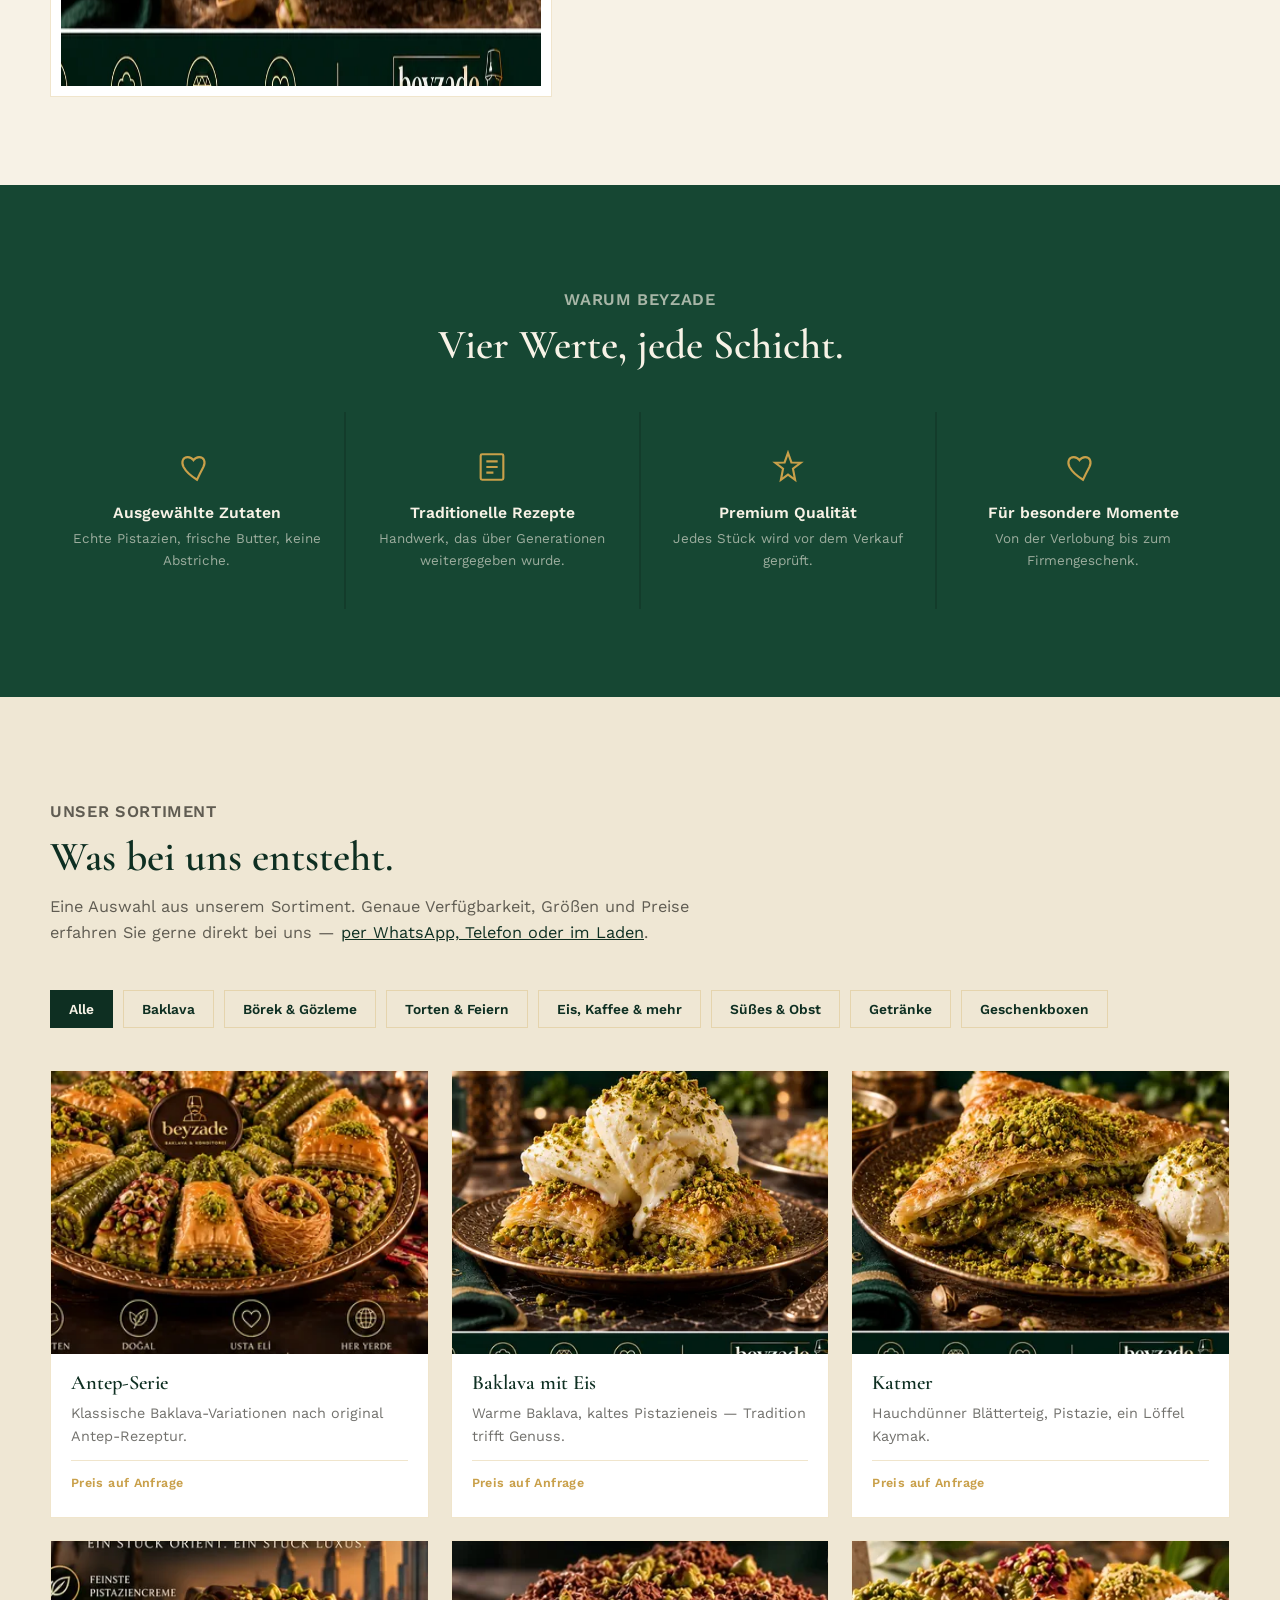
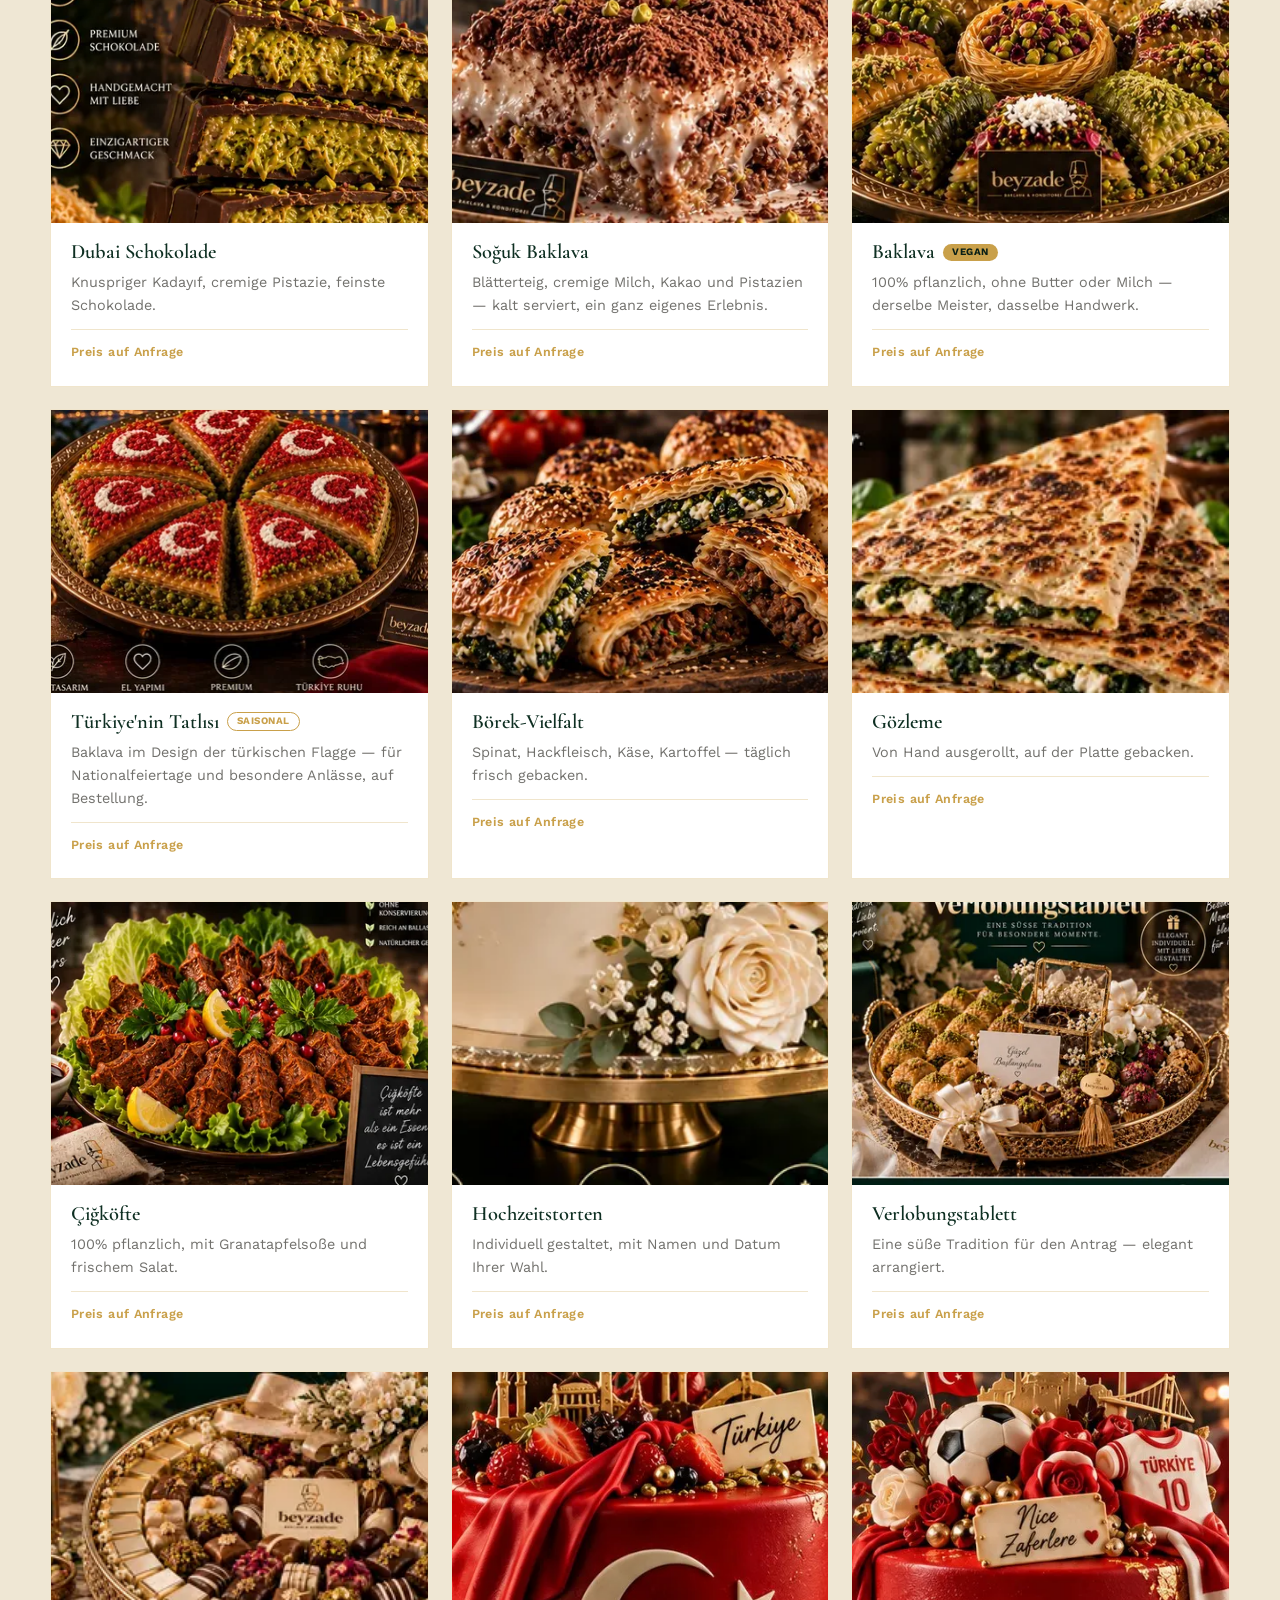
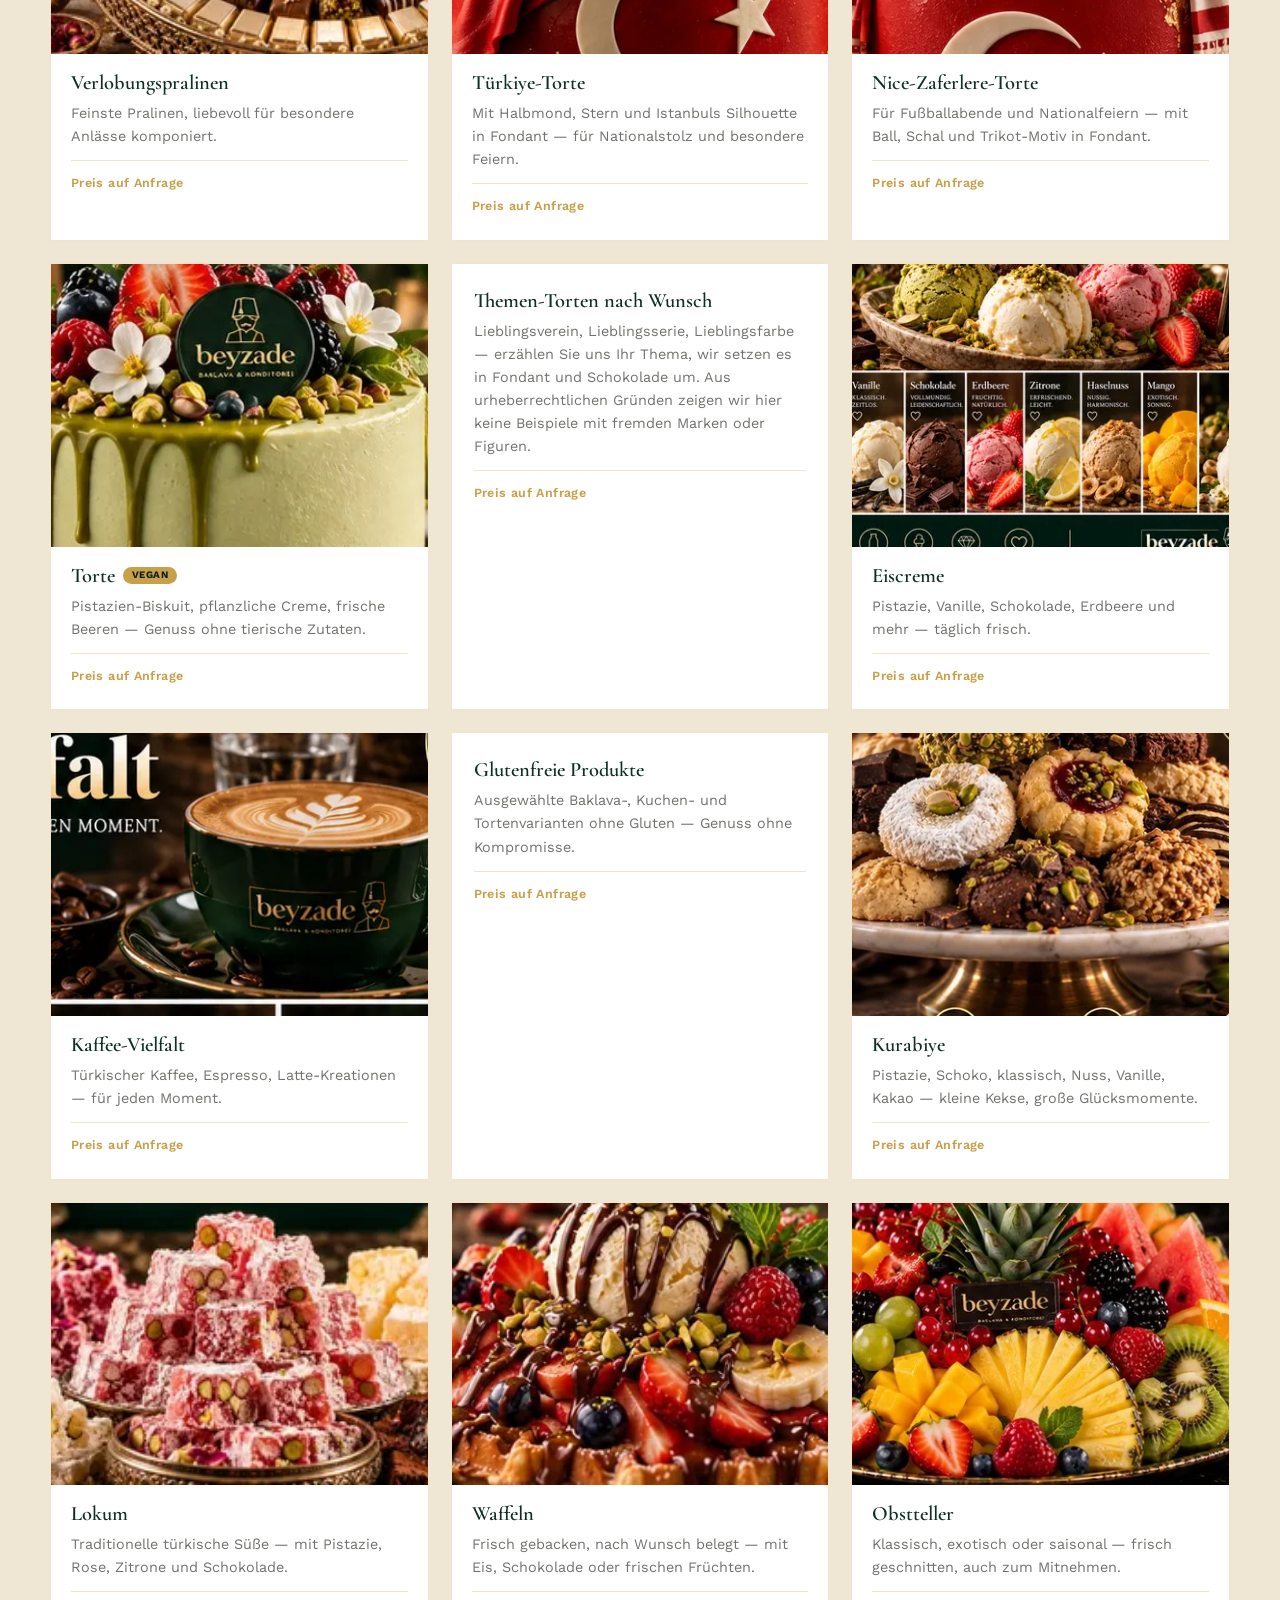
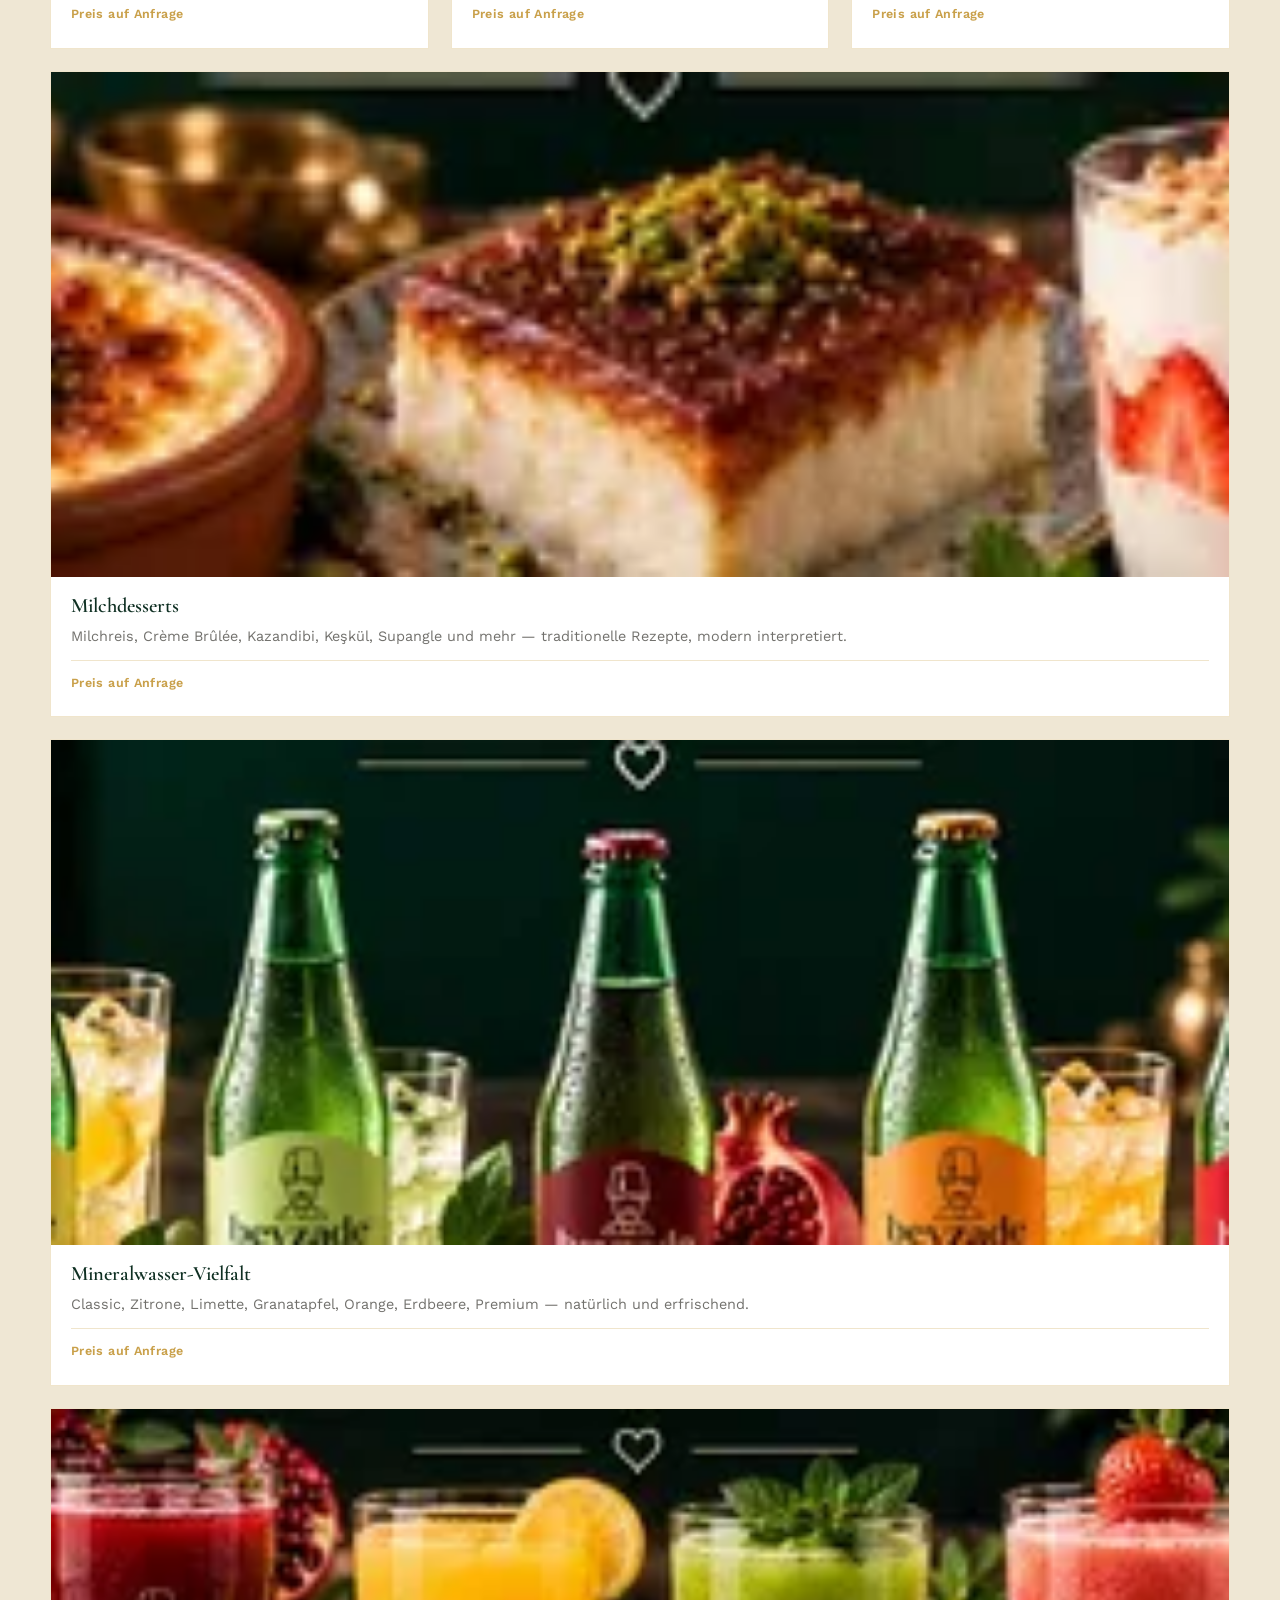
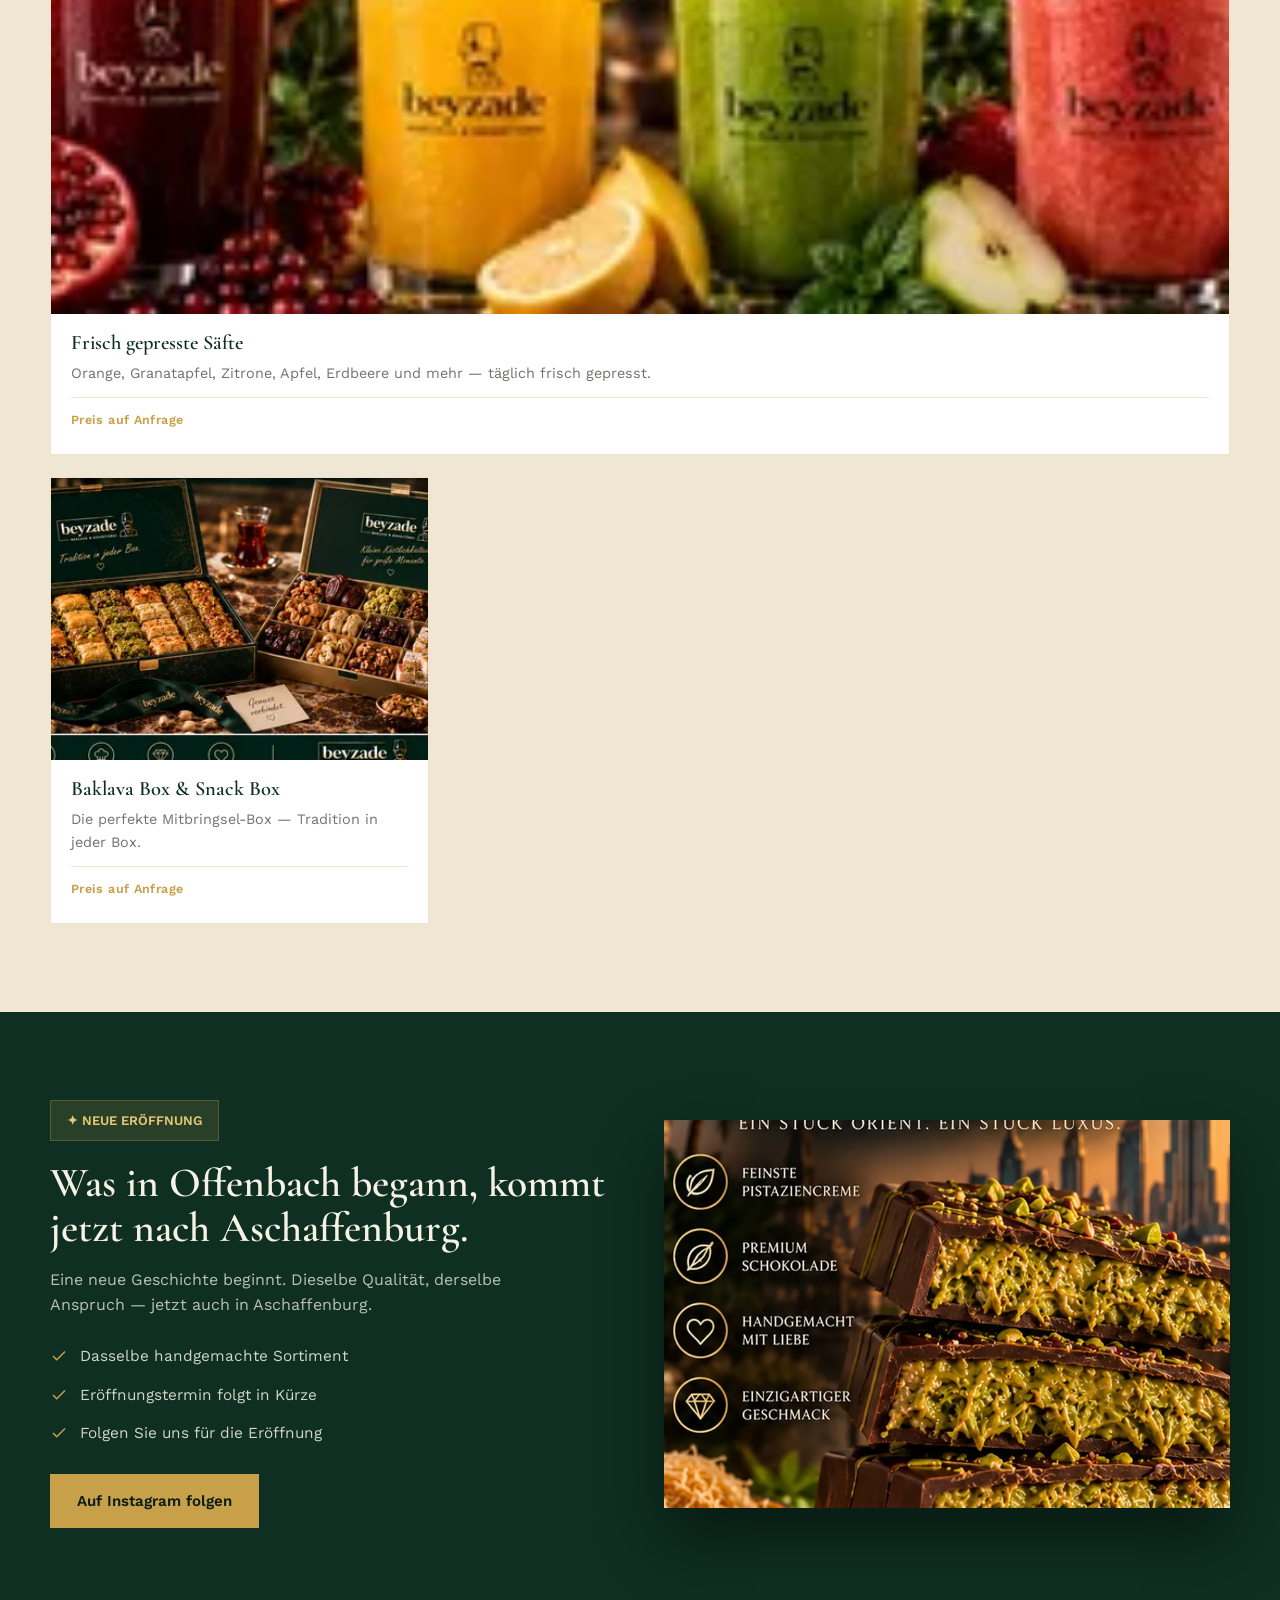
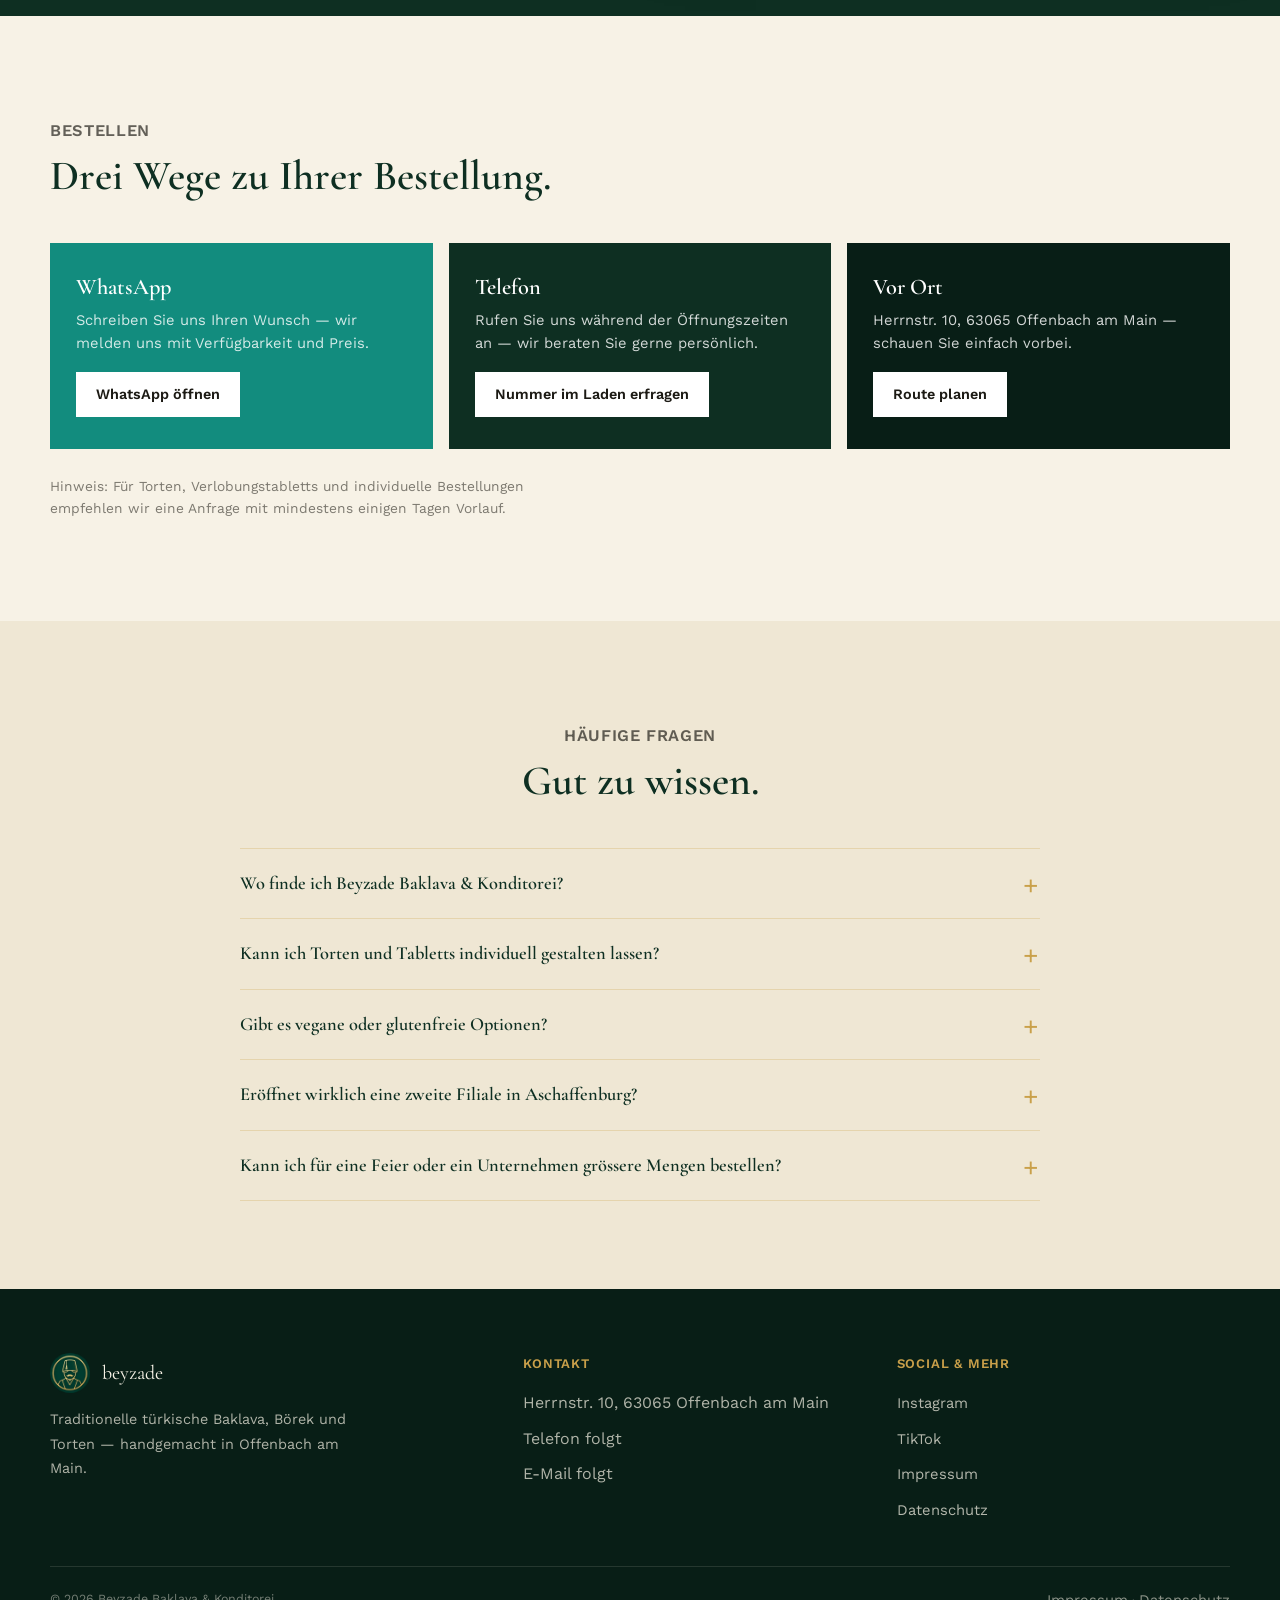
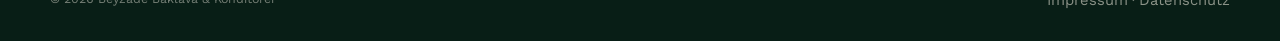
==== commit d414bd87: "Add files via upload" ====
--- a/index.html
+++ b/index.html
@@ -155,6 +155,8 @@
       <button class="cat-tab" data-cat="borek">Börek &amp; Gözleme</button>
       <button class="cat-tab" data-cat="torten">Torten &amp; Feiern</button>
       <button class="cat-tab" data-cat="genuss">Eis, Kaffee &amp; mehr</button>
+      <button class="cat-tab" data-cat="tatlilar">Süßes &amp; Obst</button>
+      <button class="cat-tab" data-cat="getraenke">Getränke</button>
       <button class="cat-tab" data-cat="box">Geschenkboxen</button>
     </div>
 
@@ -180,8 +182,23 @@
         <div class="body"><h3>Dubai Schokolade</h3><p>Knuspriger Kadayıf, cremige Pistazie, feinste Schokolade.</p><span class="price">Preis auf Anfrage</span></div>
       </article>
 
+      <article class="product-card" data-cat="baklava">
+        <div class="thumb"><img src="assets/img/products/soguk-baklava-sm.webp" width="440" height="330" alt="Soğuk Baklava" loading="lazy"></div>
+        <div class="body"><h3>Soğuk Baklava</h3><p>Blätterteig, cremige Milch, Kakao und Pistazien — kalt serviert, ein ganz eigenes Erlebnis.</p><span class="price">Preis auf Anfrage</span></div>
+      </article>
+
+      <article class="product-card" data-cat="baklava">
+        <div class="thumb"><img src="assets/img/products/vegan-baklava-sm.webp" width="440" height="330" alt="Vegane Baklava-Serie" loading="lazy"></div>
+        <div class="body"><h3>Baklava <span class="tag-pill">VEGAN</span></h3><p>100% pflanzlich, ohne Butter oder Milch — derselbe Meister, dasselbe Handwerk.</p><span class="price">Preis auf Anfrage</span></div>
+      </article>
+
+      <article class="product-card" data-cat="baklava">
+        <div class="thumb"><img src="assets/img/products/bayrak-baklava-sm.webp" width="440" height="330" alt="Baklava im Design der türkischen Flagge" loading="lazy"></div>
+        <div class="body"><h3>Türkiye'nin Tatlısı <span class="tag-pill outline">SAISONAL</span></h3><p>Baklava im Design der türkischen Flagge — für Nationalfeiertage und besondere Anlässe, auf Bestellung.</p><span class="price">Preis auf Anfrage</span></div>
+      </article>
+
       <article class="product-card" data-cat="borek">
-        <div class="thumb"><img src="assets/img/products/borek-cesitleri-sm.webp" width="440" height="330" alt="Börek Vielfalt" loading="lazy"></div>
+        <div class="thumb"><img src="assets/img/products/tuzlular-yeni-sm.webp" width="440" height="330" alt="Börek Vielfalt" loading="lazy"></div>
         <div class="body"><h3>Börek-Vielfalt</h3><p>Spinat, Hackfleisch, Käse, Kartoffel — täglich frisch gebacken.</p><span class="price">Preis auf Anfrage</span></div>
       </article>
 
@@ -208,6 +225,21 @@
       <article class="product-card" data-cat="torten">
         <div class="thumb"><img src="assets/img/products/kiz-isteme-cikolata-sm.webp" width="440" height="330" alt="Verlobungspralinen" loading="lazy"></div>
         <div class="body"><h3>Verlobungspralinen</h3><p>Feinste Pralinen, liebevoll für besondere Anlässe komponiert.</p><span class="price">Preis auf Anfrage</span></div>
+      </article>
+
+      <article class="product-card" data-cat="torten">
+        <div class="thumb"><img src="assets/img/products/turkiye-pasta-sm.webp" width="440" height="330" alt="Türkiye Pasta im Flaggen-Design" loading="lazy"></div>
+        <div class="body"><h3>Türkiye-Torte</h3><p>Mit Halbmond, Stern und Istanbuls Silhouette in Fondant — für Nationalstolz und besondere Feiern.</p><span class="price">Preis auf Anfrage</span></div>
+      </article>
+
+      <article class="product-card" data-cat="torten">
+        <div class="thumb"><img src="assets/img/products/turkiye-pasta-fussball-sm.webp" width="440" height="330" alt="Torte im Fußball-Nationalmannschaft-Design" loading="lazy"></div>
+        <div class="body"><h3>Nice-Zaferlere-Torte</h3><p>Für Fußballabende und Nationalfeiern — mit Ball, Schal und Trikot-Motiv in Fondant.</p><span class="price">Preis auf Anfrage</span></div>
+      </article>
+
+      <article class="product-card" data-cat="torten">
+        <div class="thumb"><img src="assets/img/products/vegan-torte-sm.webp" width="440" height="330" alt="Vegane Torte" loading="lazy"></div>
+        <div class="body"><h3>Torte <span class="tag-pill">VEGAN</span></h3><p>Pistazien-Biskuit, pflanzliche Creme, frische Beeren — Genuss ohne tierische Zutaten.</p><span class="price">Preis auf Anfrage</span></div>
       </article>
 
       <article class="product-card" data-cat="torten">
@@ -238,6 +270,41 @@
              Gluten — Genuss ohne Kompromisse.</p>
           <span class="price">Preis auf Anfrage</span>
         </div>
+      </article>
+
+      <article class="product-card" data-cat="tatlilar">
+        <div class="thumb"><img src="assets/img/products/kurabiye-sm.webp" width="440" height="330" alt="Kurabiye-Auswahl" loading="lazy"></div>
+        <div class="body"><h3>Kurabiye</h3><p>Pistazie, Schoko, klassisch, Nuss, Vanille, Kakao — kleine Kekse, große Glücksmomente.</p><span class="price">Preis auf Anfrage</span></div>
+      </article>
+
+      <article class="product-card" data-cat="tatlilar">
+        <div class="thumb"><img src="assets/img/products/lokum-sm.webp" width="440" height="330" alt="Lokum-Auswahl" loading="lazy"></div>
+        <div class="body"><h3>Lokum</h3><p>Traditionelle türkische Süße — mit Pistazie, Rose, Zitrone und Schokolade.</p><span class="price">Preis auf Anfrage</span></div>
+      </article>
+
+      <article class="product-card" data-cat="tatlilar">
+        <div class="thumb"><img src="assets/img/products/waffel-sm.webp" width="440" height="330" alt="Waffel mit Eis und Früchten" loading="lazy"></div>
+        <div class="body"><h3>Waffeln</h3><p>Frisch gebacken, nach Wunsch belegt — mit Eis, Schokolade oder frischen Früchten.</p><span class="price">Preis auf Anfrage</span></div>
+      </article>
+
+      <article class="product-card" data-cat="tatlilar">
+        <div class="thumb"><img src="assets/img/products/obstteller-sm.webp" width="440" height="330" alt="Frischer Obstteller" loading="lazy"></div>
+        <div class="body"><h3>Obstteller</h3><p>Klassisch, exotisch oder saisonal — frisch geschnitten, auch zum Mitnehmen.</p><span class="price">Preis auf Anfrage</span></div>
+      </article>
+
+      <article class="product-card span-all" data-cat="tatlilar">
+        <div class="thumb thumb-wide"><img src="assets/img/products/milchdesserts-sm.webp" width="440" height="64" alt="Milchdesserts-Auswahl" loading="lazy"></div>
+        <div class="body"><h3>Milchdesserts</h3><p>Milchreis, Crème Brûlée, Kazandibi, Keşkül, Supangle und mehr — traditionelle Rezepte, modern interpretiert.</p><span class="price">Preis auf Anfrage</span></div>
+      </article>
+
+      <article class="product-card span-all" data-cat="getraenke">
+        <div class="thumb thumb-wide"><img src="assets/img/products/mineralwasser-sm.webp" width="440" height="102" alt="Mineralwasser-Vielfalt" loading="lazy"></div>
+        <div class="body"><h3>Mineralwasser-Vielfalt</h3><p>Classic, Zitrone, Limette, Granatapfel, Orange, Erdbeere, Premium — natürlich und erfrischend.</p><span class="price">Preis auf Anfrage</span></div>
+      </article>
+
+      <article class="product-card span-all" data-cat="getraenke">
+        <div class="thumb thumb-wide"><img src="assets/img/products/frische-saefte-sm.webp" width="440" height="102" alt="Frisch gepresste Säfte" loading="lazy"></div>
+        <div class="body"><h3>Frisch gepresste Säfte</h3><p>Orange, Granatapfel, Zitrone, Apfel, Erdbeere und mehr — täglich frisch gepresst.</p><span class="price">Preis auf Anfrage</span></div>
       </article>
 
       <article class="product-card" data-cat="box">
--- a/assets/css/style.css
+++ b/assets/css/style.css
@@ -150,14 +150,23 @@
 .product-card .thumb{aspect-ratio:4/3; overflow:hidden; background:var(--forest-mid);}
 .product-card .thumb img{width:100%; height:100%; object-fit:cover; transition:transform 380ms cubic-bezier(.2,.7,.3,1);}
 .product-card:hover .thumb img{transform:scale(1.06);}
+.product-card .thumb-wide{aspect-ratio:21/9;}
 .product-card .body{padding:18px 20px 22px;}
-.product-card h3{font-size:1.28rem;}
+.product-card h3{font-size:1.28rem; display:flex; align-items:center; gap:8px; flex-wrap:wrap;}
 .product-card p{color:rgba(28,26,20,.62); font-size:.9rem; margin:8px 0 0;}
 .product-card .price{
   display:inline-block; margin-top:12px; font-family:var(--sans); font-size:.78rem;
   font-weight:600; letter-spacing:.03em; color:var(--gold); border-top:1px solid var(--line); padding-top:12px; width:100%;
 }
+.tag-pill{
+  display:inline-block; font-family:var(--sans); font-size:.62rem; font-weight:700; letter-spacing:.05em;
+  color:var(--forest-deep); background:var(--gold); padding:3px 9px; border-radius:999px; vertical-align:middle;
+}
+.tag-pill.outline{background:transparent; border:1px solid var(--gold); color:var(--gold);}
 .hidden{display:none !important;}
+/* Ürün grid'inde geniş banner kartlar (Getränke/Milchdesserts gibi panoramik görseller) tam genişlik kaplasın */
+.product-grid .product-card.span-all{grid-column:1 / -1;}
+@media (max-width:900px){.product-grid .product-card.span-all{grid-column:auto;}}
 
 /* ---------- Aschaffenburg şeridi ---------- */
 .expansion{background:var(--forest); color:var(--ivory); position:relative;}
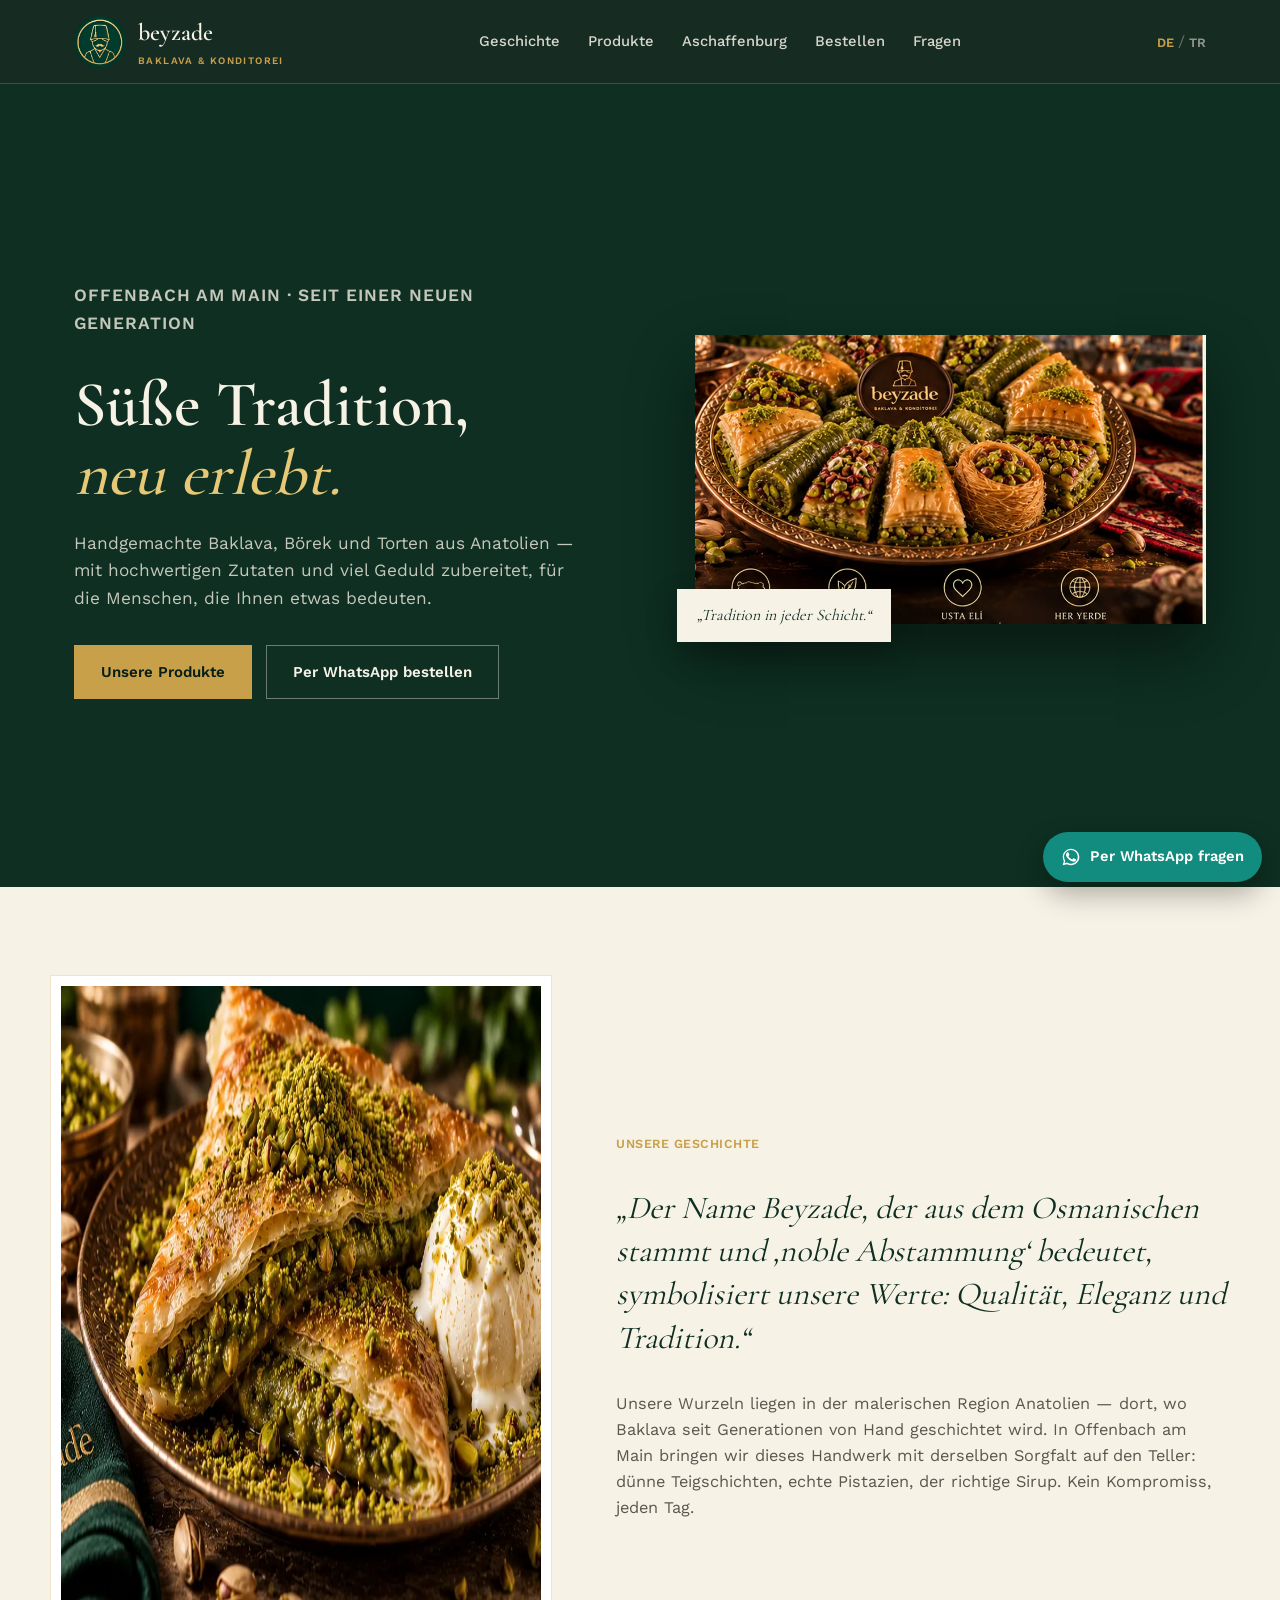
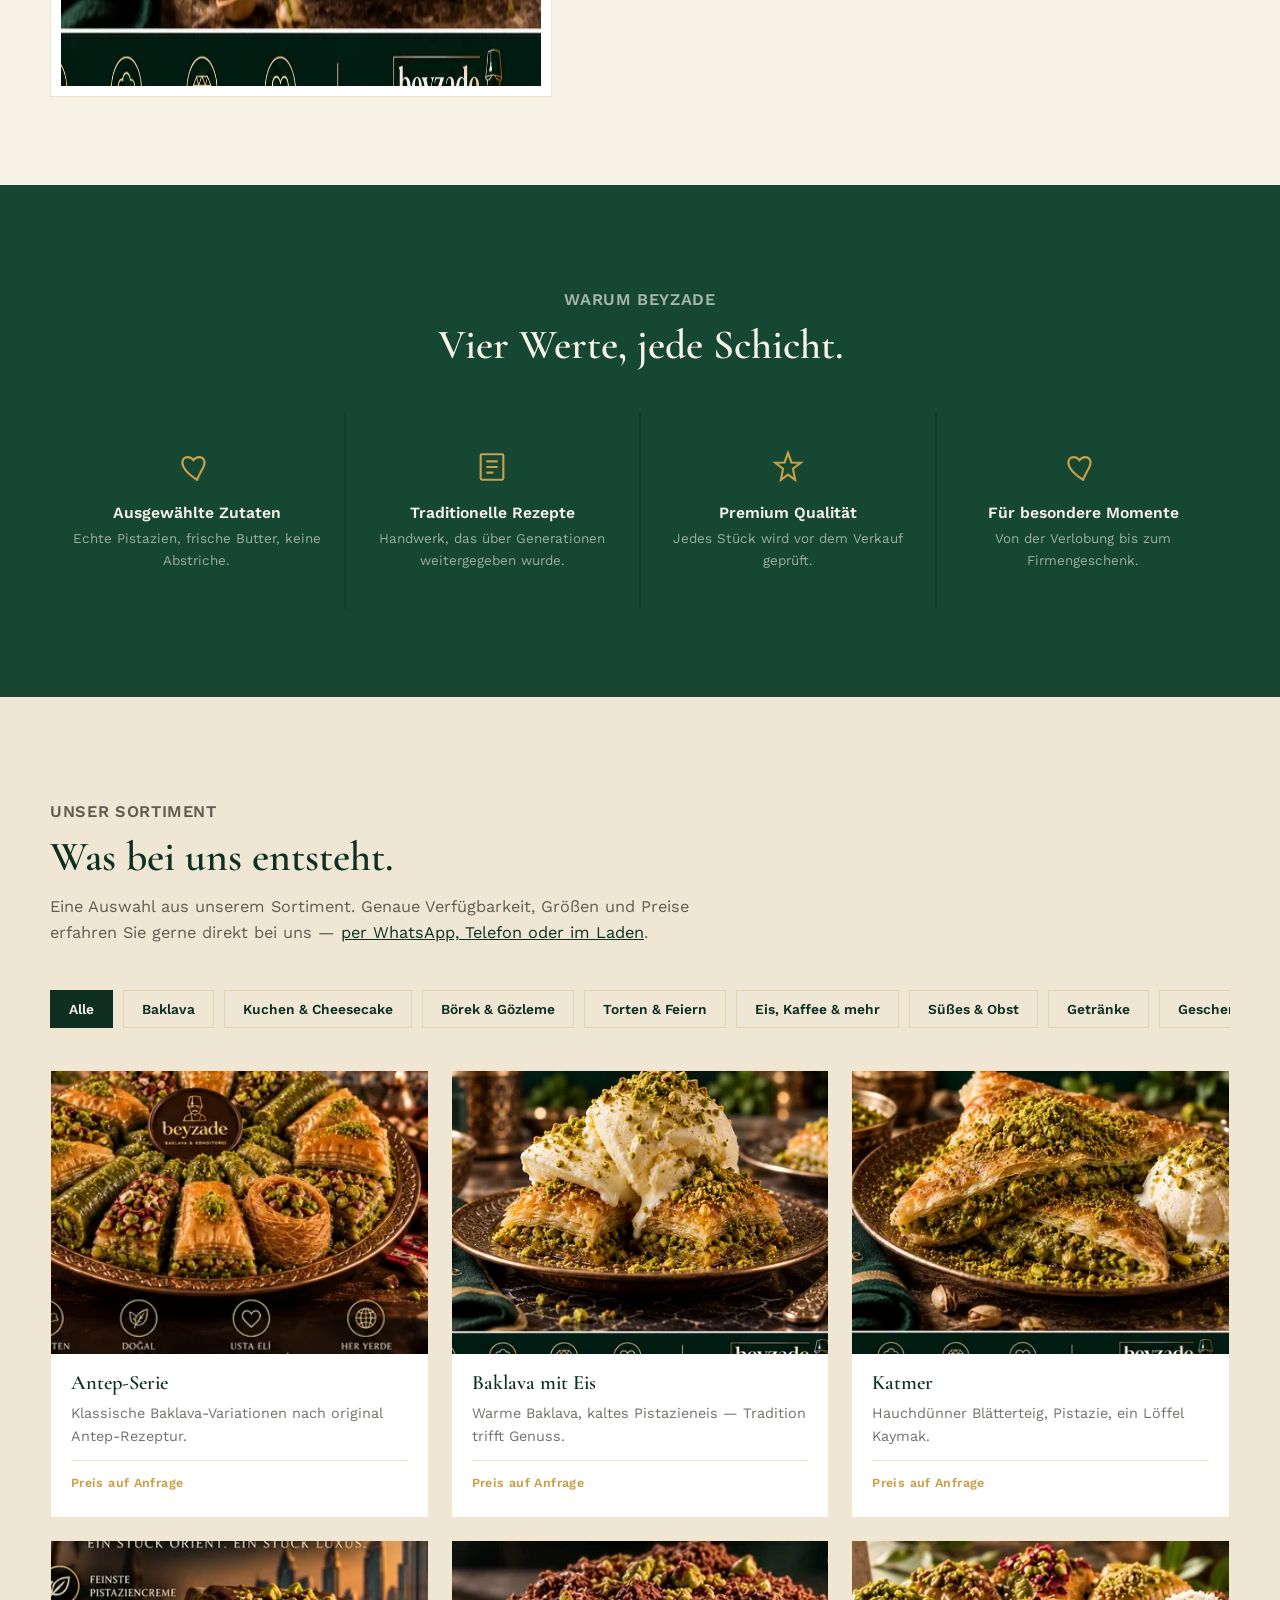
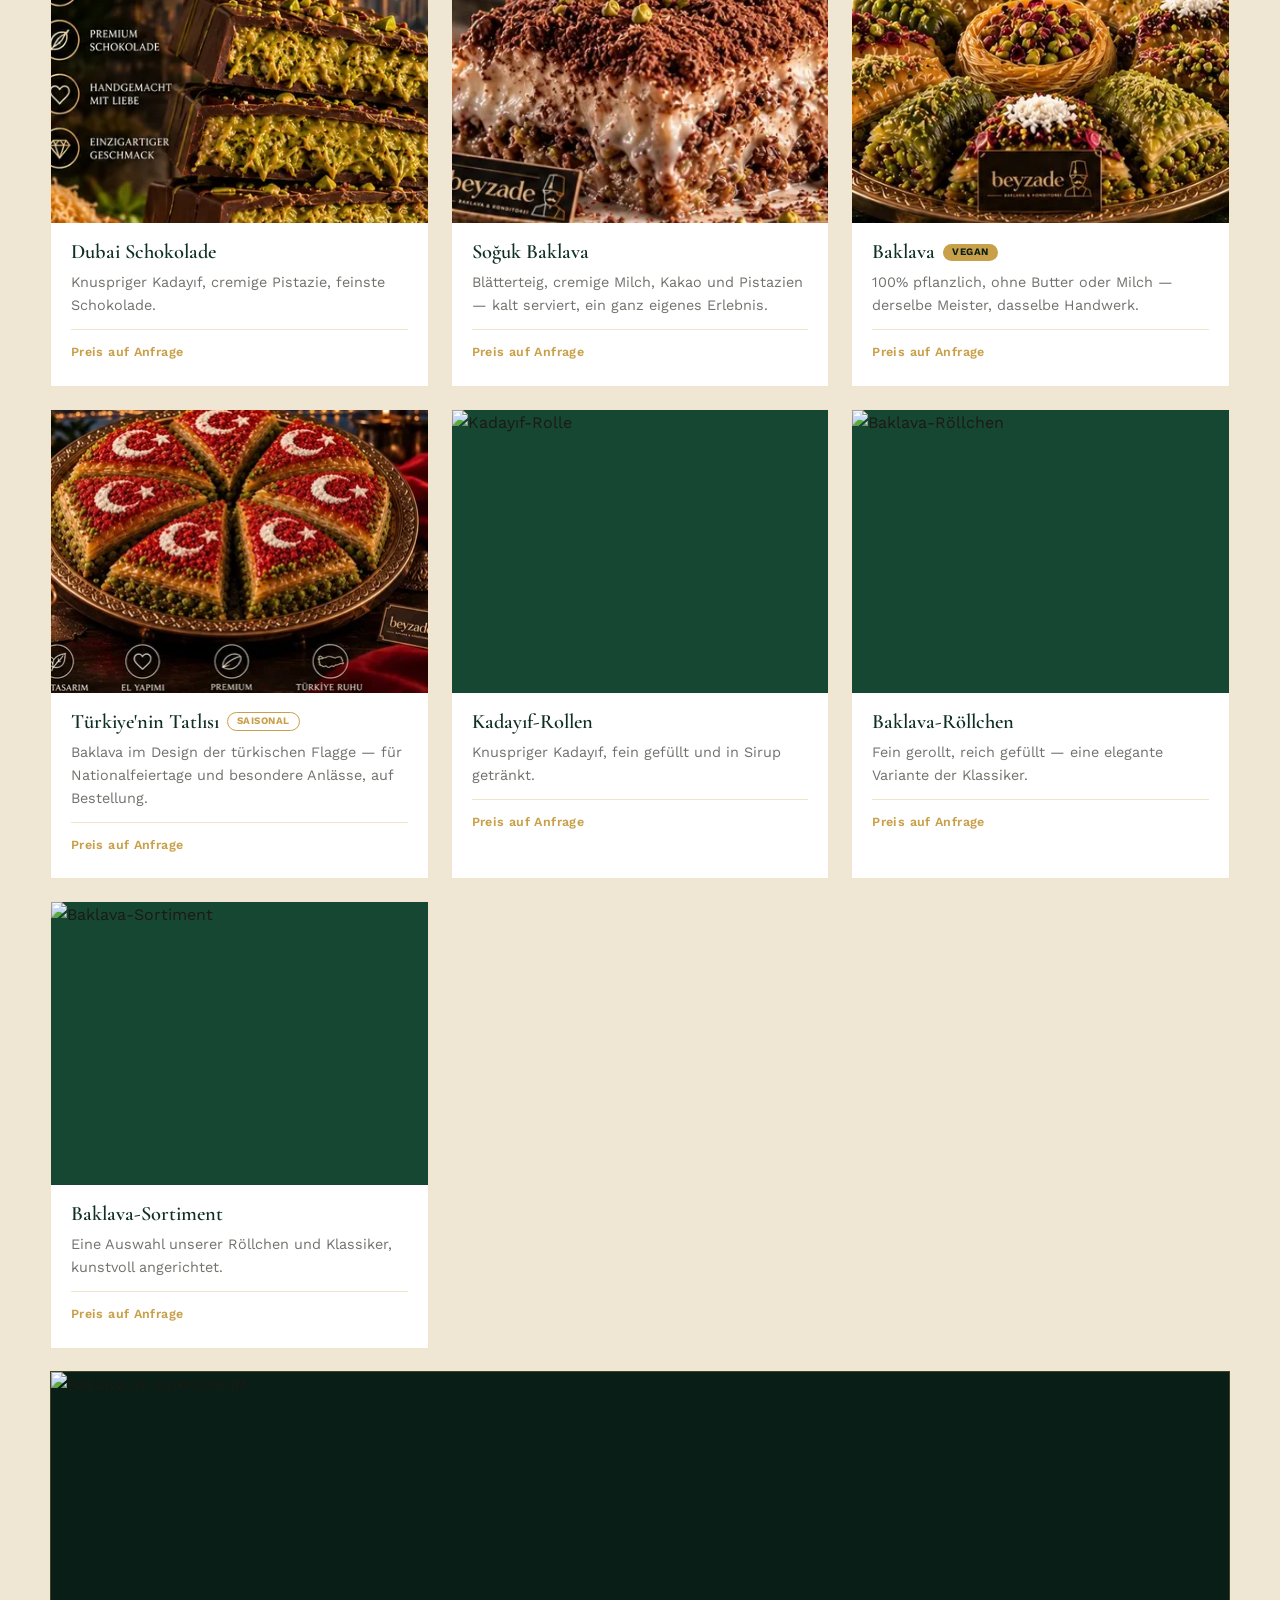
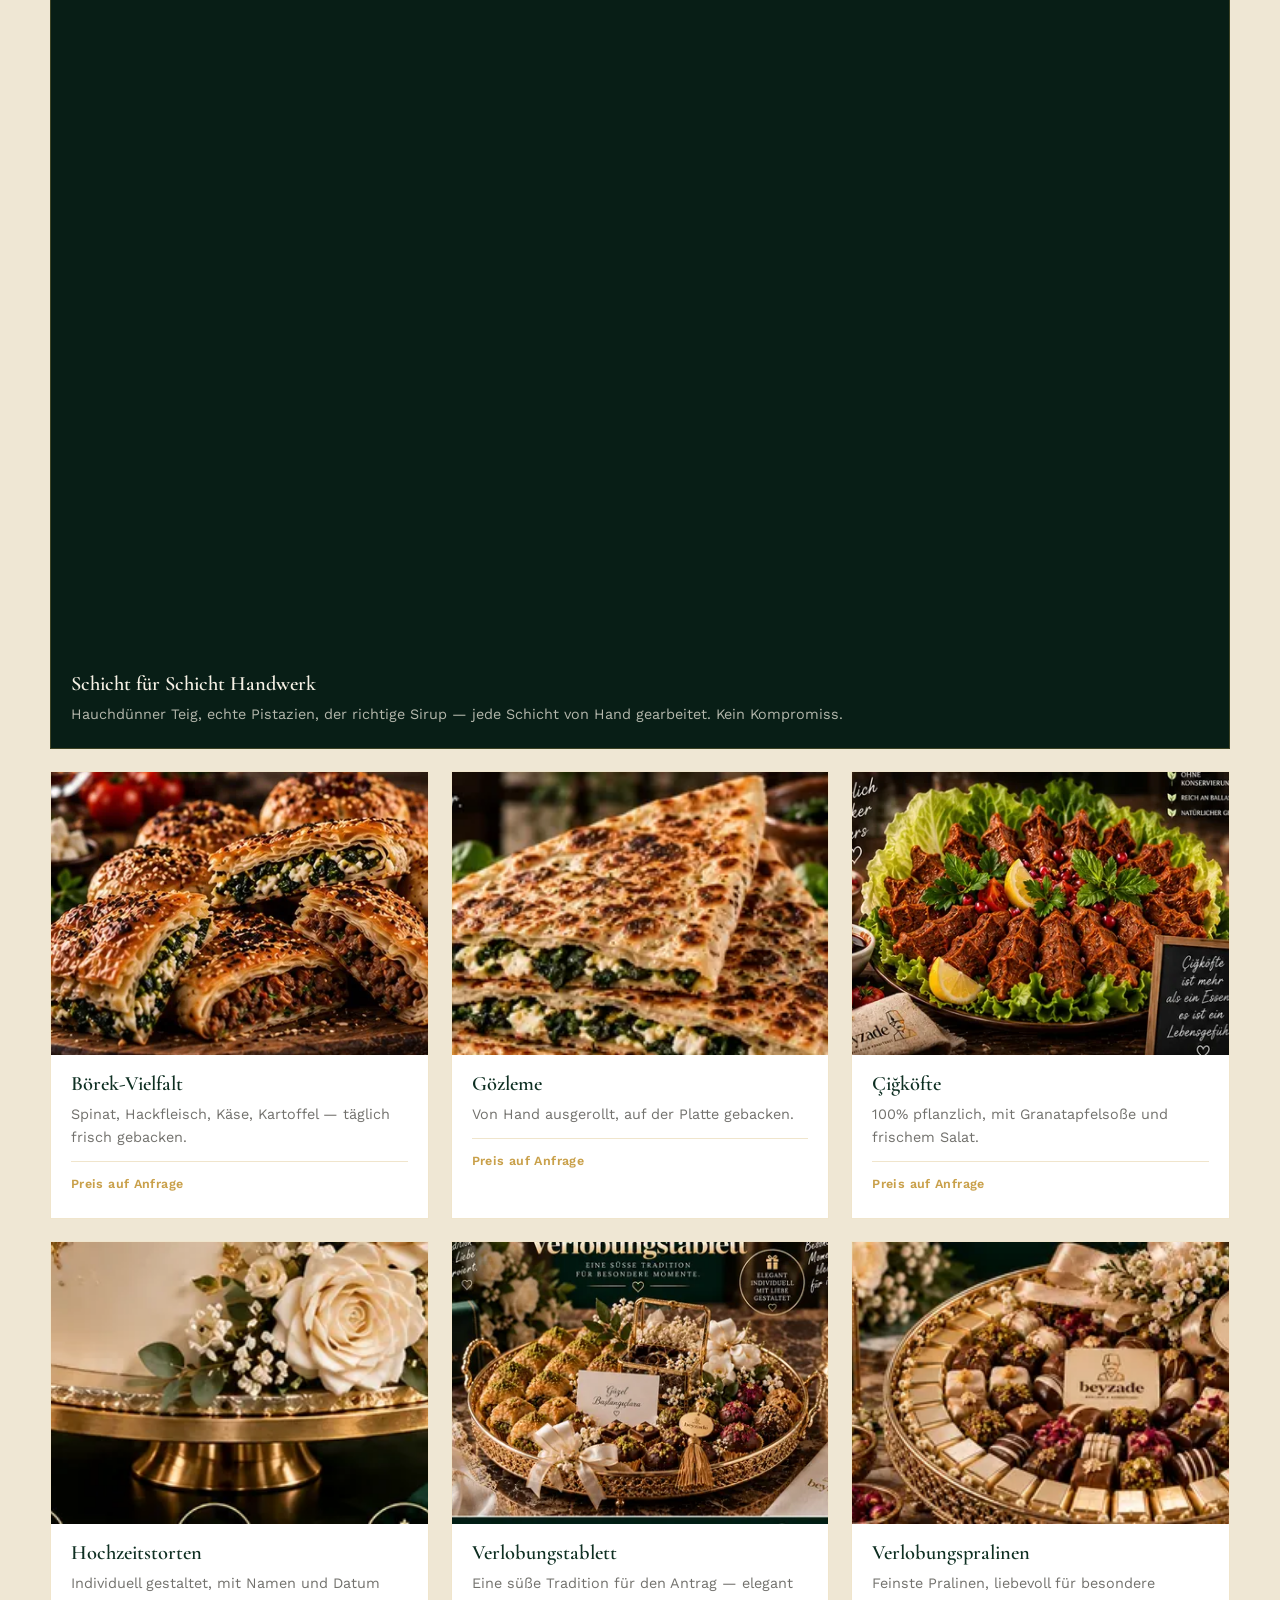
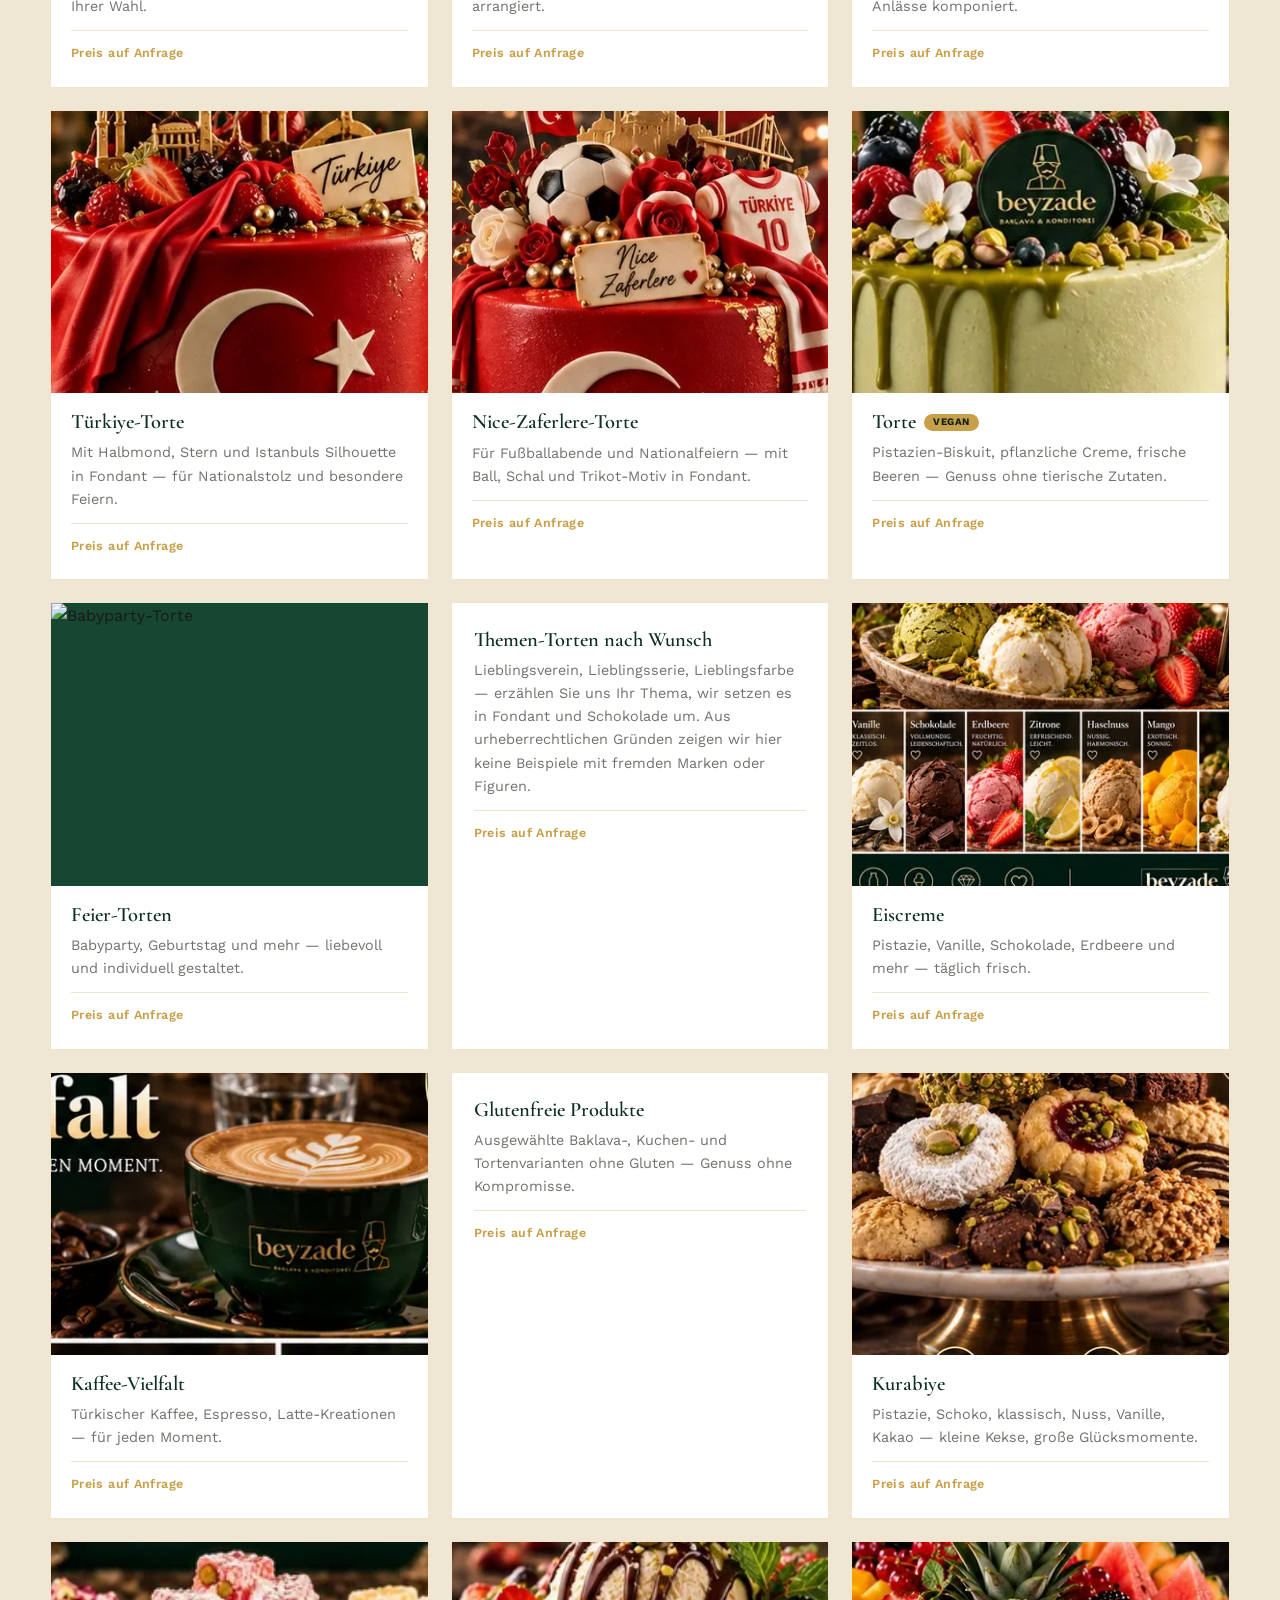
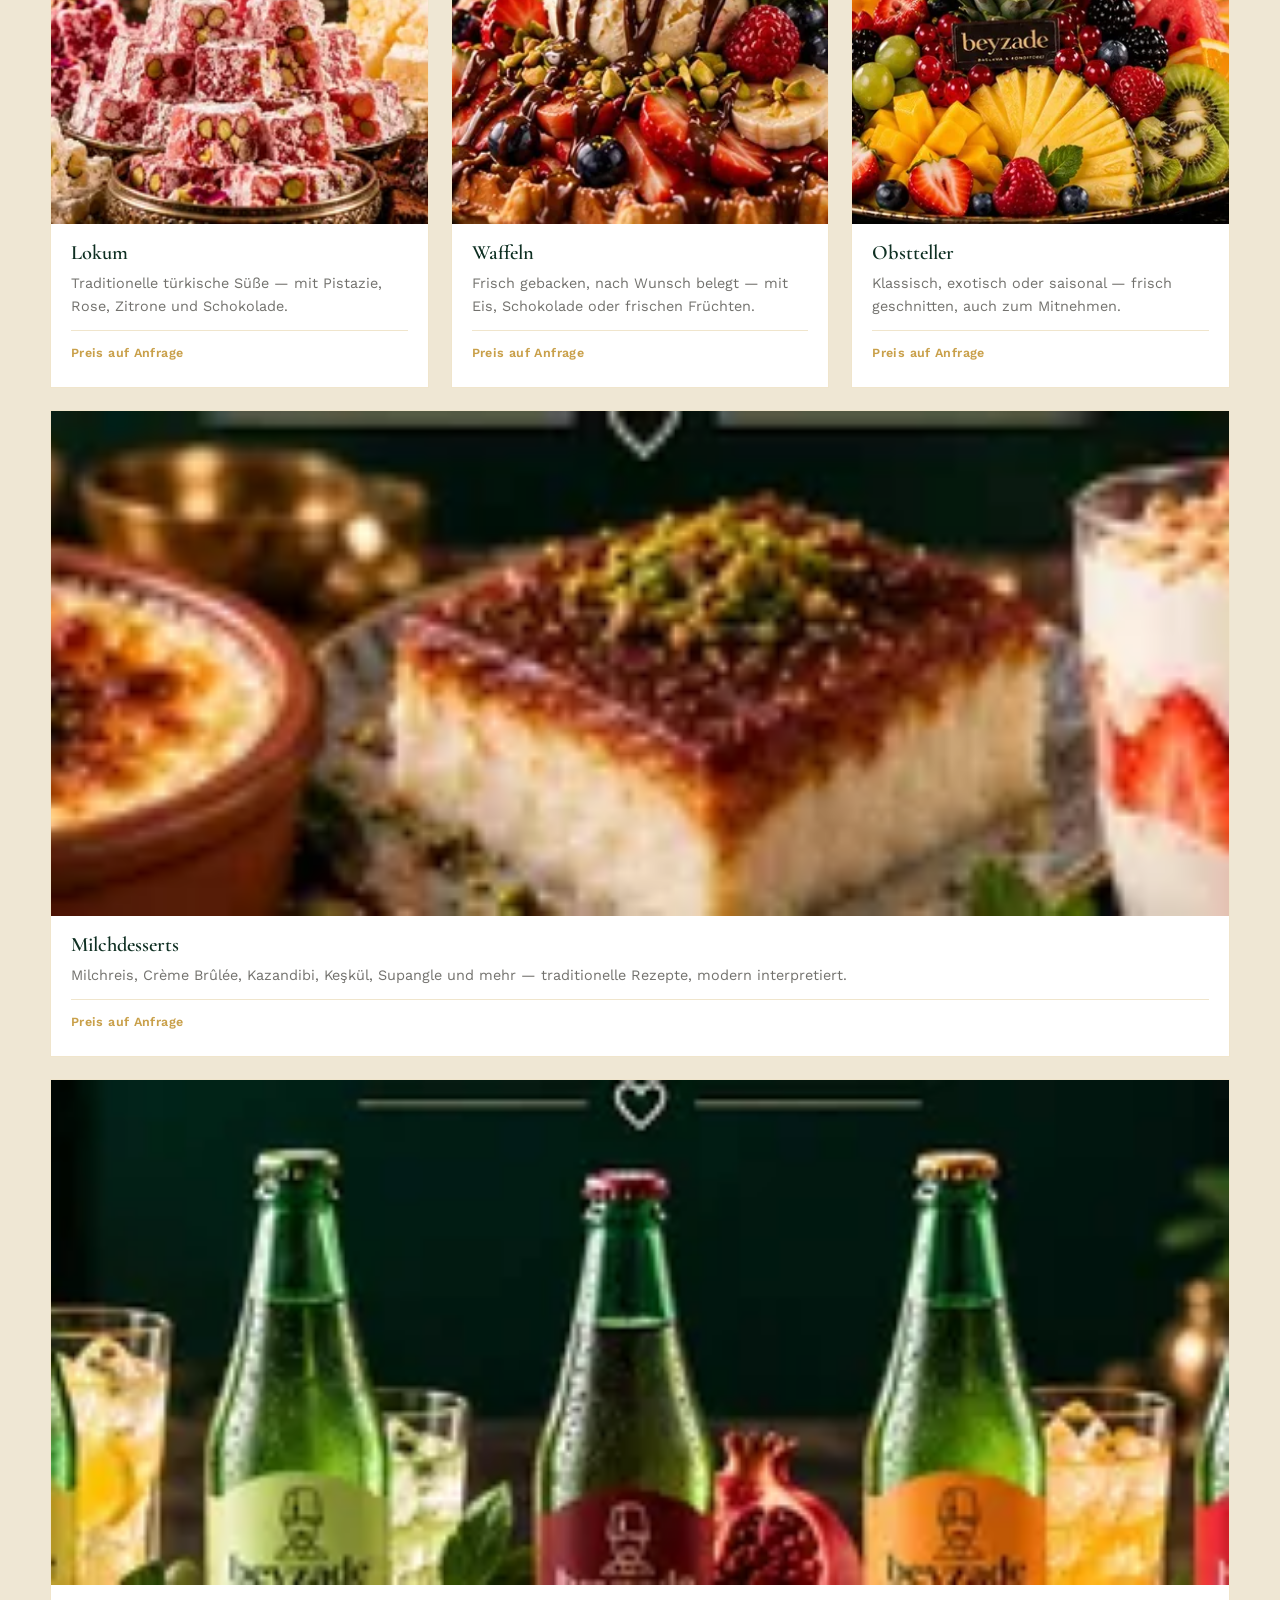
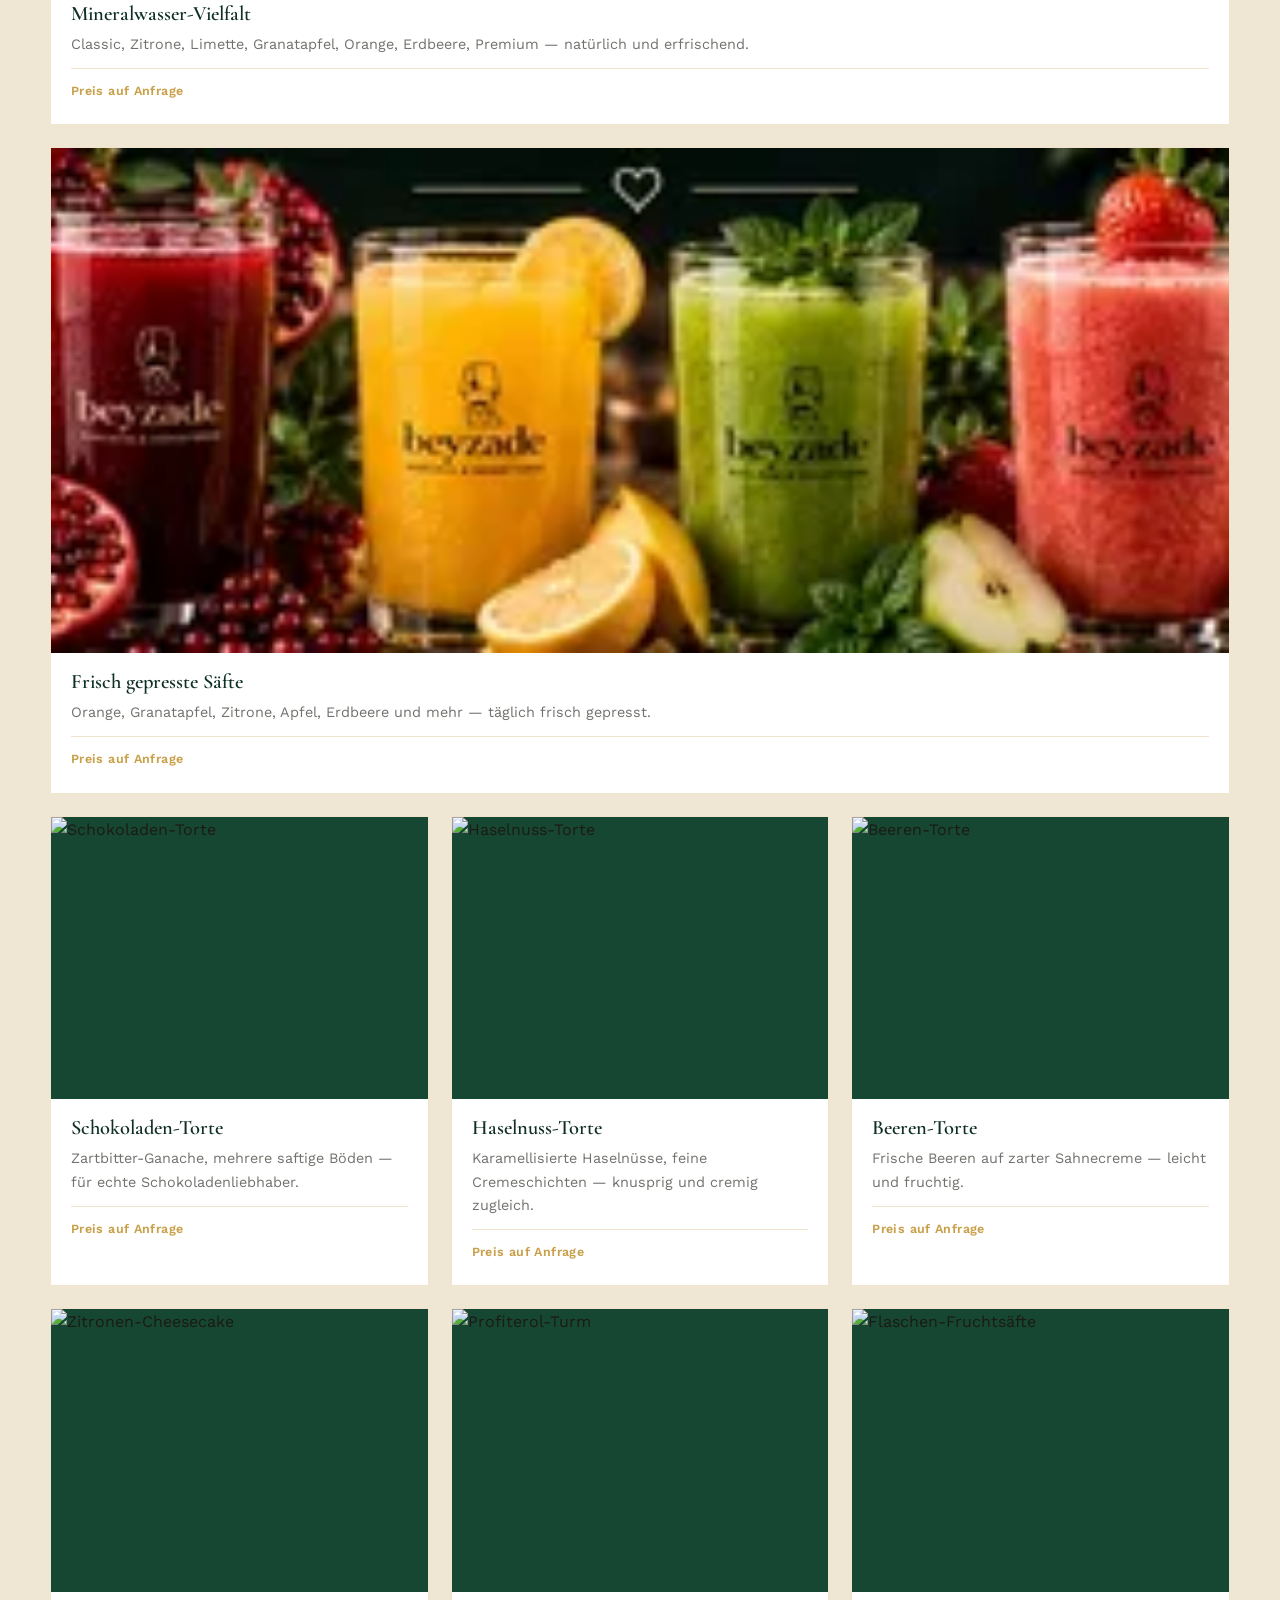
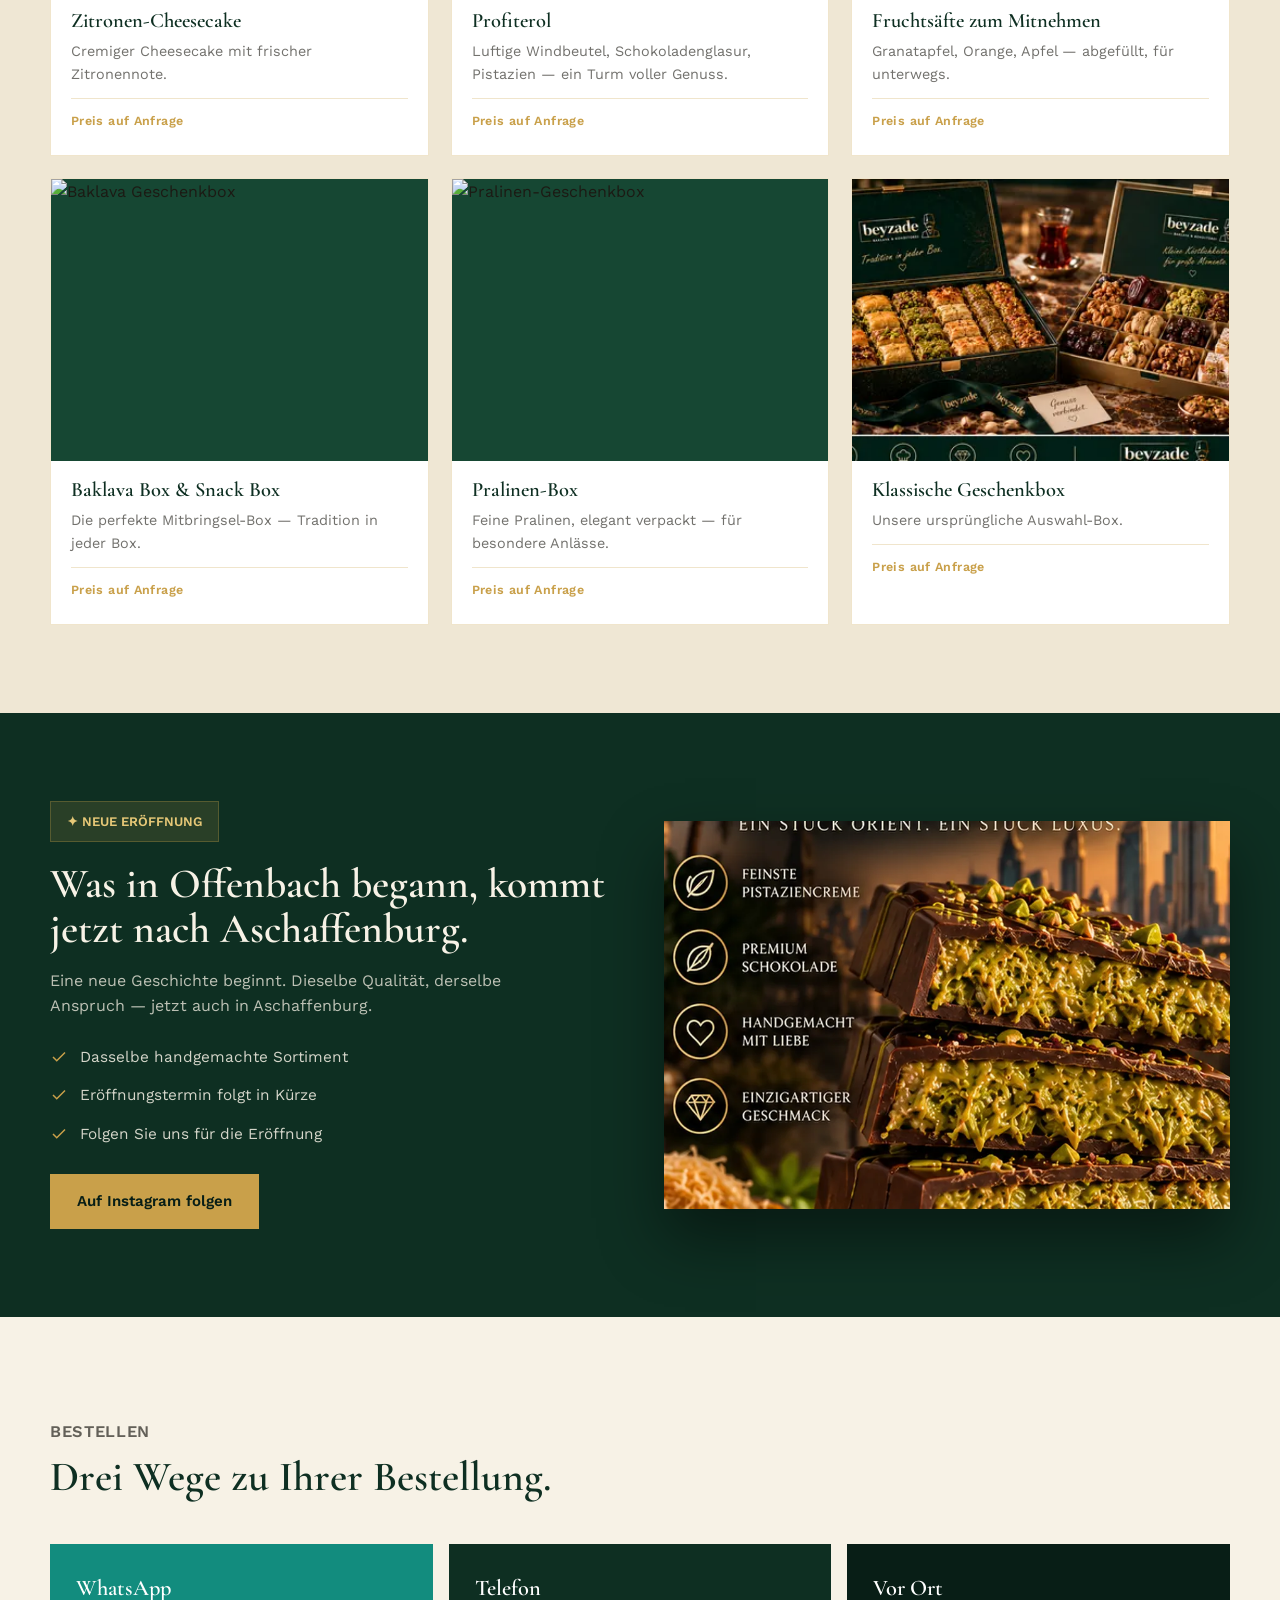
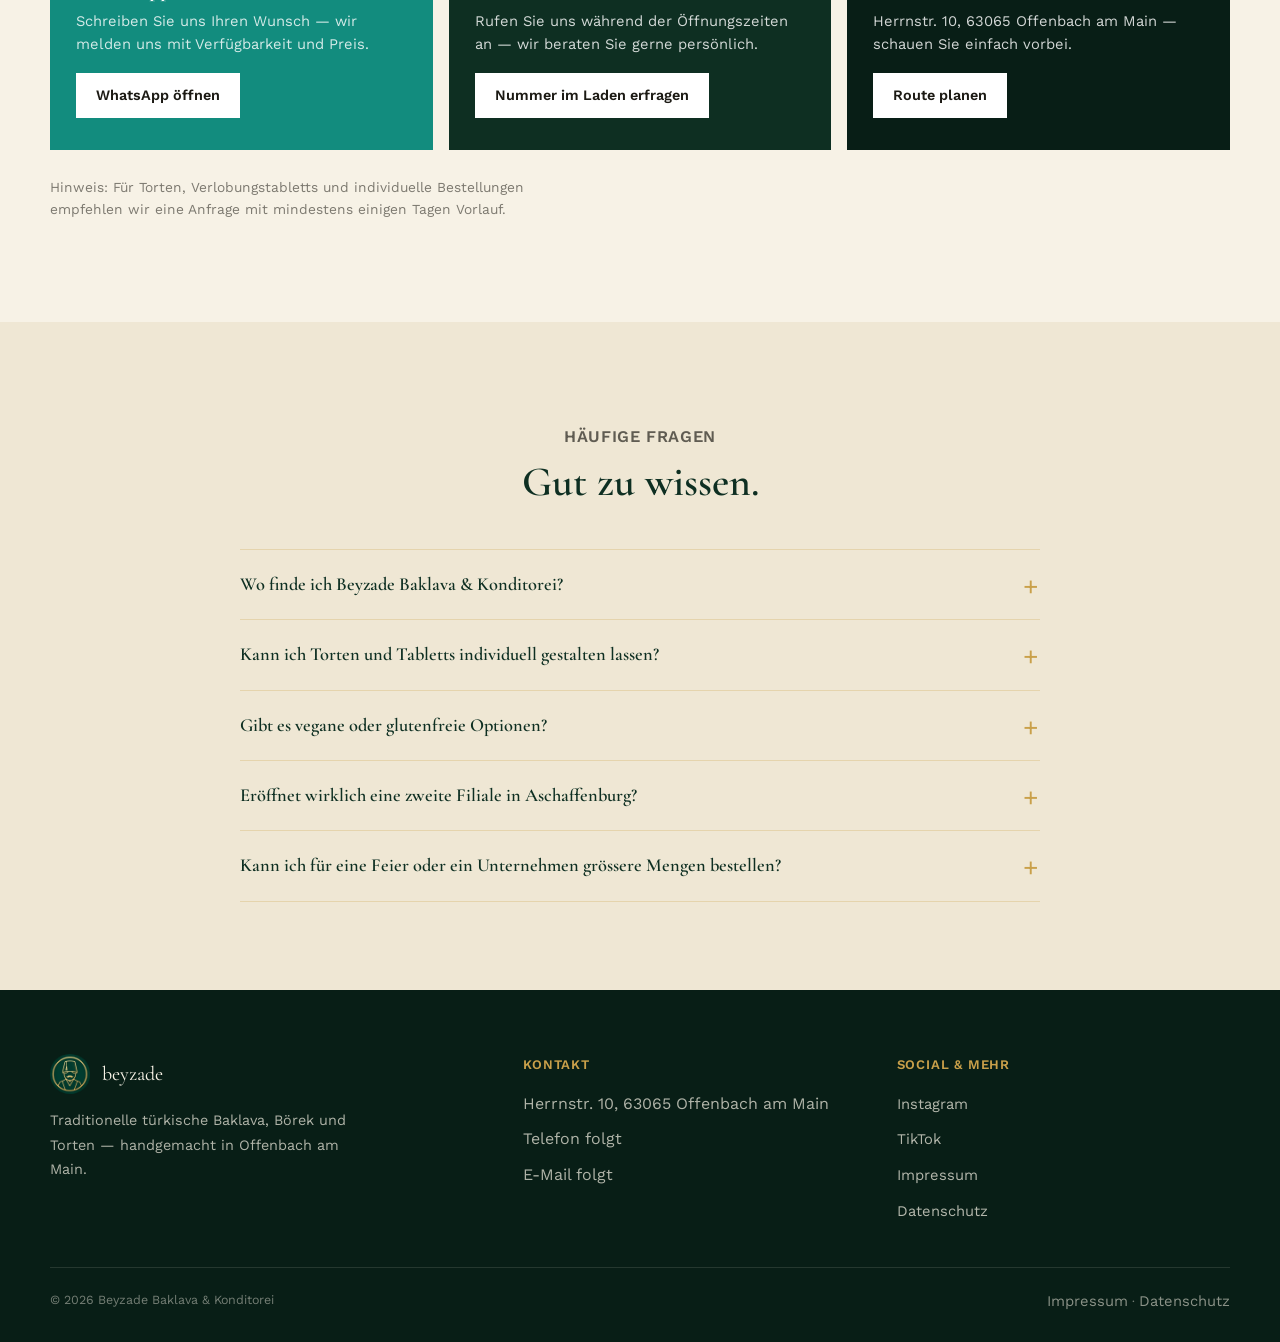
==== commit e5359b2f: "Add files via upload" ====
--- a/index.html
+++ b/index.html
@@ -152,6 +152,7 @@
     <div class="cat-tabs" id="catTabs" role="tablist">
       <button class="cat-tab" data-cat="all" aria-selected="true">Alle</button>
       <button class="cat-tab" data-cat="baklava">Baklava</button>
+      <button class="cat-tab" data-cat="kek">Kuchen &amp; Cheesecake</button>
       <button class="cat-tab" data-cat="borek">Börek &amp; Gözleme</button>
       <button class="cat-tab" data-cat="torten">Torten &amp; Feiern</button>
       <button class="cat-tab" data-cat="genuss">Eis, Kaffee &amp; mehr</button>
@@ -197,6 +198,26 @@
         <div class="body"><h3>Türkiye'nin Tatlısı <span class="tag-pill outline">SAISONAL</span></h3><p>Baklava im Design der türkischen Flagge — für Nationalfeiertage und besondere Anlässe, auf Bestellung.</p><span class="price">Preis auf Anfrage</span></div>
       </article>
 
+      <article class="product-card" data-cat="baklava">
+        <div class="thumb"><img src="assets/img/products/kadayif-sarma-sm.webp" width="440" height="330" alt="Kadayıf-Rolle" loading="lazy"></div>
+        <div class="body"><h3>Kadayıf-Rollen</h3><p>Knuspriger Kadayıf, fein gefüllt und in Sirup getränkt.</p><span class="price">Preis auf Anfrage</span></div>
+      </article>
+
+      <article class="product-card" data-cat="baklava">
+        <div class="thumb"><img src="assets/img/products/baklava-sarma-tepsi-sm.webp" width="440" height="330" alt="Baklava-Röllchen" loading="lazy"></div>
+        <div class="body"><h3>Baklava-Röllchen</h3><p>Fein gerollt, reich gefüllt — eine elegante Variante der Klassiker.</p><span class="price">Preis auf Anfrage</span></div>
+      </article>
+
+      <article class="product-card" data-cat="baklava">
+        <div class="thumb"><img src="assets/img/products/baklava-fan-sm.webp" width="440" height="330" alt="Baklava-Sortiment" loading="lazy"></div>
+        <div class="body"><h3>Baklava-Sortiment</h3><p>Eine Auswahl unserer Röllchen und Klassiker, kunstvoll angerichtet.</p><span class="price">Preis auf Anfrage</span></div>
+      </article>
+
+      <article class="product-card span-all" data-cat="baklava" style="background:var(--forest-deep);">
+        <div class="thumb"><img src="assets/img/products/baklava-kesit-transparent-sm.webp" width="440" height="401" alt="Baklava im Querschnitt" loading="lazy" style="object-fit:contain; background:var(--forest-deep);"></div>
+        <div class="body" style="color:var(--ivory);"><h3 style="color:var(--ivory);">Schicht für Schicht Handwerk</h3><p style="color:rgba(247,242,230,.72);">Hauchdünner Teig, echte Pistazien, der richtige Sirup — jede Schicht von Hand gearbeitet. Kein Kompromiss.</p></div>
+      </article>
+
       <article class="product-card" data-cat="borek">
         <div class="thumb"><img src="assets/img/products/tuzlular-yeni-sm.webp" width="440" height="330" alt="Börek Vielfalt" loading="lazy"></div>
         <div class="body"><h3>Börek-Vielfalt</h3><p>Spinat, Hackfleisch, Käse, Kartoffel — täglich frisch gebacken.</p><span class="price">Preis auf Anfrage</span></div>
@@ -240,6 +261,11 @@
       <article class="product-card" data-cat="torten">
         <div class="thumb"><img src="assets/img/products/vegan-torte-sm.webp" width="440" height="330" alt="Vegane Torte" loading="lazy"></div>
         <div class="body"><h3>Torte <span class="tag-pill">VEGAN</span></h3><p>Pistazien-Biskuit, pflanzliche Creme, frische Beeren — Genuss ohne tierische Zutaten.</p><span class="price">Preis auf Anfrage</span></div>
+      </article>
+
+      <article class="product-card" data-cat="torten">
+        <div class="thumb"><img src="assets/img/products/pasta-babyshower-sm.webp" width="440" height="330" alt="Babyparty-Torte" loading="lazy"></div>
+        <div class="body"><h3>Feier-Torten</h3><p>Babyparty, Geburtstag und mehr — liebevoll und individuell gestaltet.</p><span class="price">Preis auf Anfrage</span></div>
       </article>
 
       <article class="product-card" data-cat="torten">
@@ -307,9 +333,49 @@
         <div class="body"><h3>Frisch gepresste Säfte</h3><p>Orange, Granatapfel, Zitrone, Apfel, Erdbeere und mehr — täglich frisch gepresst.</p><span class="price">Preis auf Anfrage</span></div>
       </article>
 
+      <article class="product-card" data-cat="kek">
+        <div class="thumb"><img src="assets/img/products/kek-cikolata-sm.webp" width="440" height="330" alt="Schokoladen-Torte" loading="lazy"></div>
+        <div class="body"><h3>Schokoladen-Torte</h3><p>Zartbitter-Ganache, mehrere saftige Böden — für echte Schokoladenliebhaber.</p><span class="price">Preis auf Anfrage</span></div>
+      </article>
+
+      <article class="product-card" data-cat="kek">
+        <div class="thumb"><img src="assets/img/products/kek-findikli-sm.webp" width="440" height="330" alt="Haselnuss-Torte" loading="lazy"></div>
+        <div class="body"><h3>Haselnuss-Torte</h3><p>Karamellisierte Haselnüsse, feine Cremeschichten — knusprig und cremig zugleich.</p><span class="price">Preis auf Anfrage</span></div>
+      </article>
+
+      <article class="product-card" data-cat="kek">
+        <div class="thumb"><img src="assets/img/products/kek-meyveli-sm.webp" width="440" height="330" alt="Beeren-Torte" loading="lazy"></div>
+        <div class="body"><h3>Beeren-Torte</h3><p>Frische Beeren auf zarter Sahnecreme — leicht und fruchtig.</p><span class="price">Preis auf Anfrage</span></div>
+      </article>
+
+      <article class="product-card" data-cat="kek">
+        <div class="thumb"><img src="assets/img/products/kek-limon-sm.webp" width="440" height="330" alt="Zitronen-Cheesecake" loading="lazy"></div>
+        <div class="body"><h3>Zitronen-Cheesecake</h3><p>Cremiger Cheesecake mit frischer Zitronennote.</p><span class="price">Preis auf Anfrage</span></div>
+      </article>
+
+      <article class="product-card" data-cat="tatlilar">
+        <div class="thumb"><img src="assets/img/products/profiterol-kule-sm.webp" width="440" height="330" alt="Profiterol-Turm" loading="lazy"></div>
+        <div class="body"><h3>Profiterol</h3><p>Luftige Windbeutel, Schokoladenglasur, Pistazien — ein Turm voller Genuss.</p><span class="price">Preis auf Anfrage</span></div>
+      </article>
+
+      <article class="product-card" data-cat="getraenke">
+        <div class="thumb"><img src="assets/img/products/meyve-suyu-sise-sm.webp" width="440" height="330" alt="Flaschen-Fruchtsäfte" loading="lazy"></div>
+        <div class="body"><h3>Fruchtsäfte zum Mitnehmen</h3><p>Granatapfel, Orange, Apfel — abgefüllt, für unterwegs.</p><span class="price">Preis auf Anfrage</span></div>
+      </article>
+
+      <article class="product-card" data-cat="box">
+        <div class="thumb"><img src="assets/img/products/hediye-kutusu-sm.webp" width="440" height="330" alt="Baklava Geschenkbox" loading="lazy"></div>
+        <div class="body"><h3>Baklava Box &amp; Snack Box</h3><p>Die perfekte Mitbringsel-Box — Tradition in jeder Box.</p><span class="price">Preis auf Anfrage</span></div>
+      </article>
+
+      <article class="product-card" data-cat="box">
+        <div class="thumb"><img src="assets/img/products/cikolata-kutusu-sm.webp" width="440" height="330" alt="Pralinen-Geschenkbox" loading="lazy"></div>
+        <div class="body"><h3>Pralinen-Box</h3><p>Feine Pralinen, elegant verpackt — für besondere Anlässe.</p><span class="price">Preis auf Anfrage</span></div>
+      </article>
+
       <article class="product-card" data-cat="box">
         <div class="thumb"><img src="assets/img/products/box-set-sm.webp" width="440" height="330" alt="Baklava Box und Snack Box" loading="lazy"></div>
-        <div class="body"><h3>Baklava Box &amp; Snack Box</h3><p>Die perfekte Mitbringsel-Box — Tradition in jeder Box.</p><span class="price">Preis auf Anfrage</span></div>
+        <div class="body"><h3>Klassische Geschenkbox</h3><p>Unsere ursprüngliche Auswahl-Box.</p><span class="price">Preis auf Anfrage</span></div>
       </article>
 
     </div>
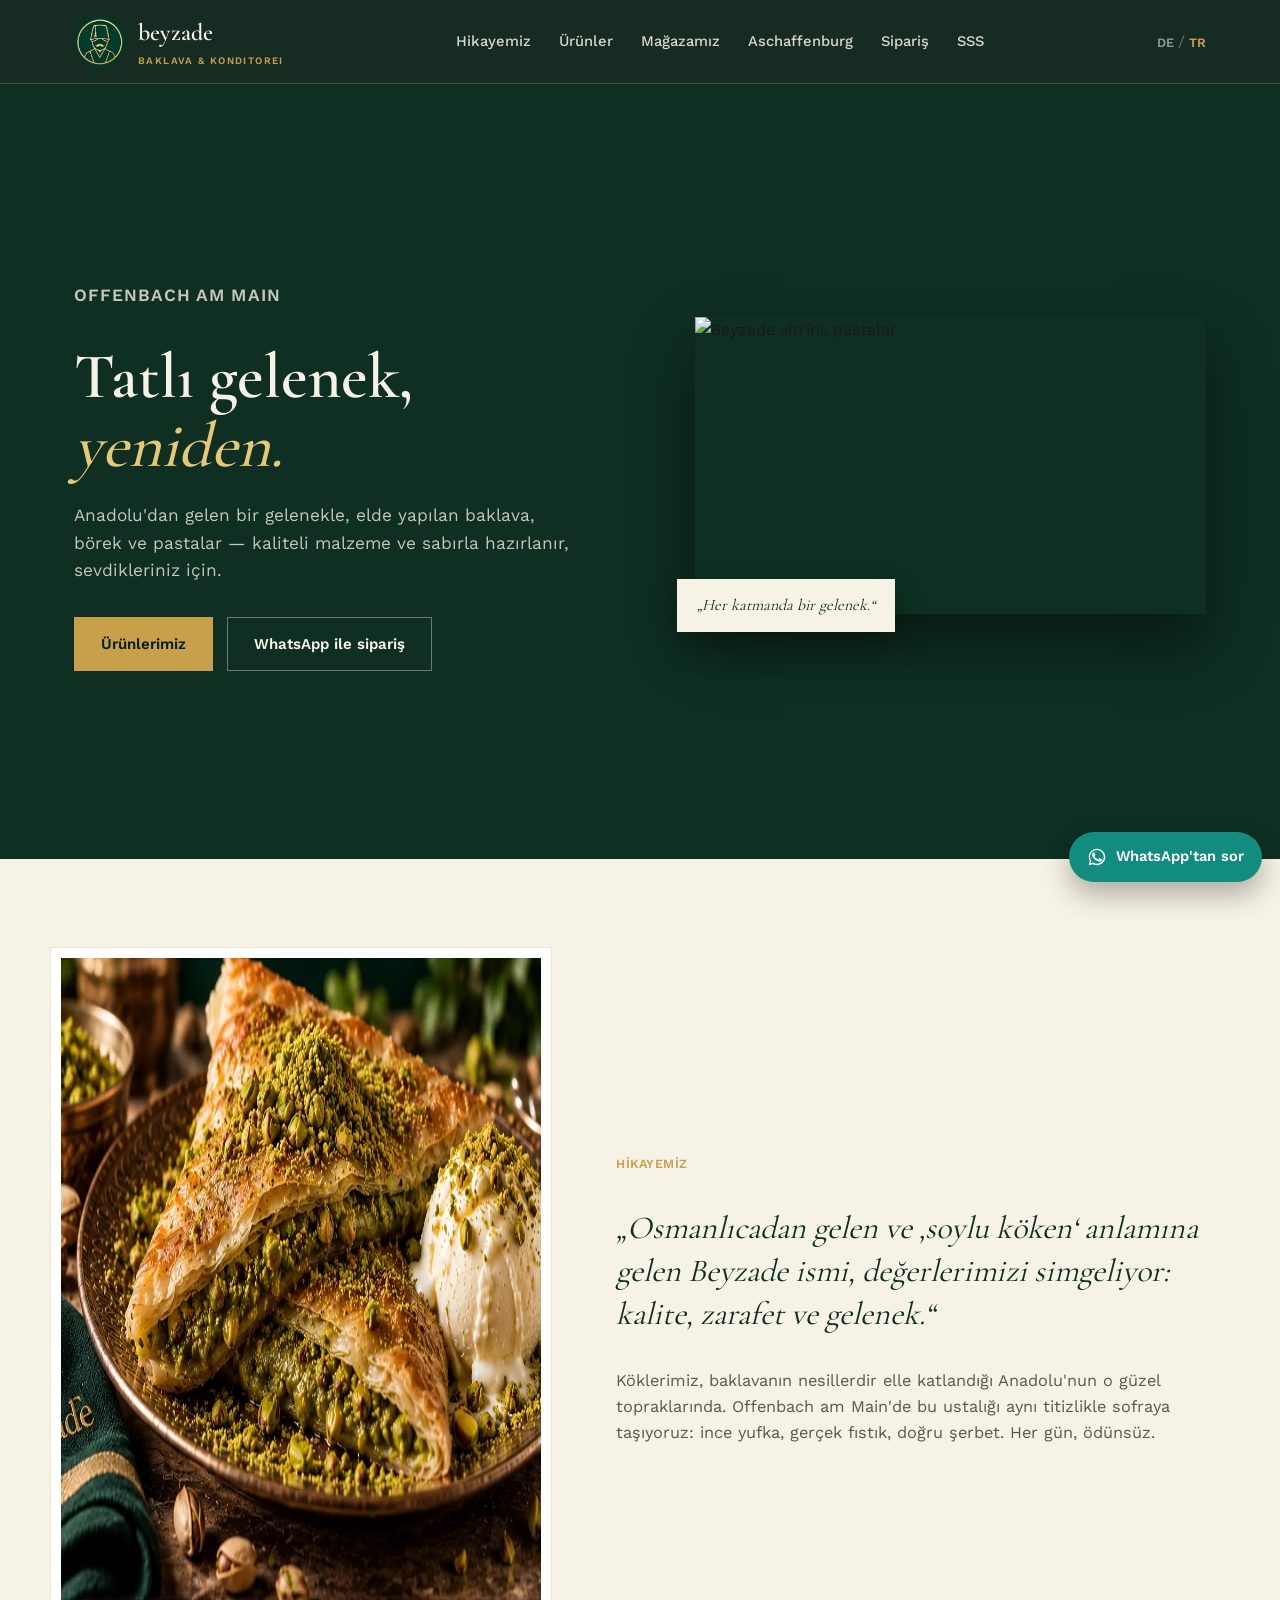
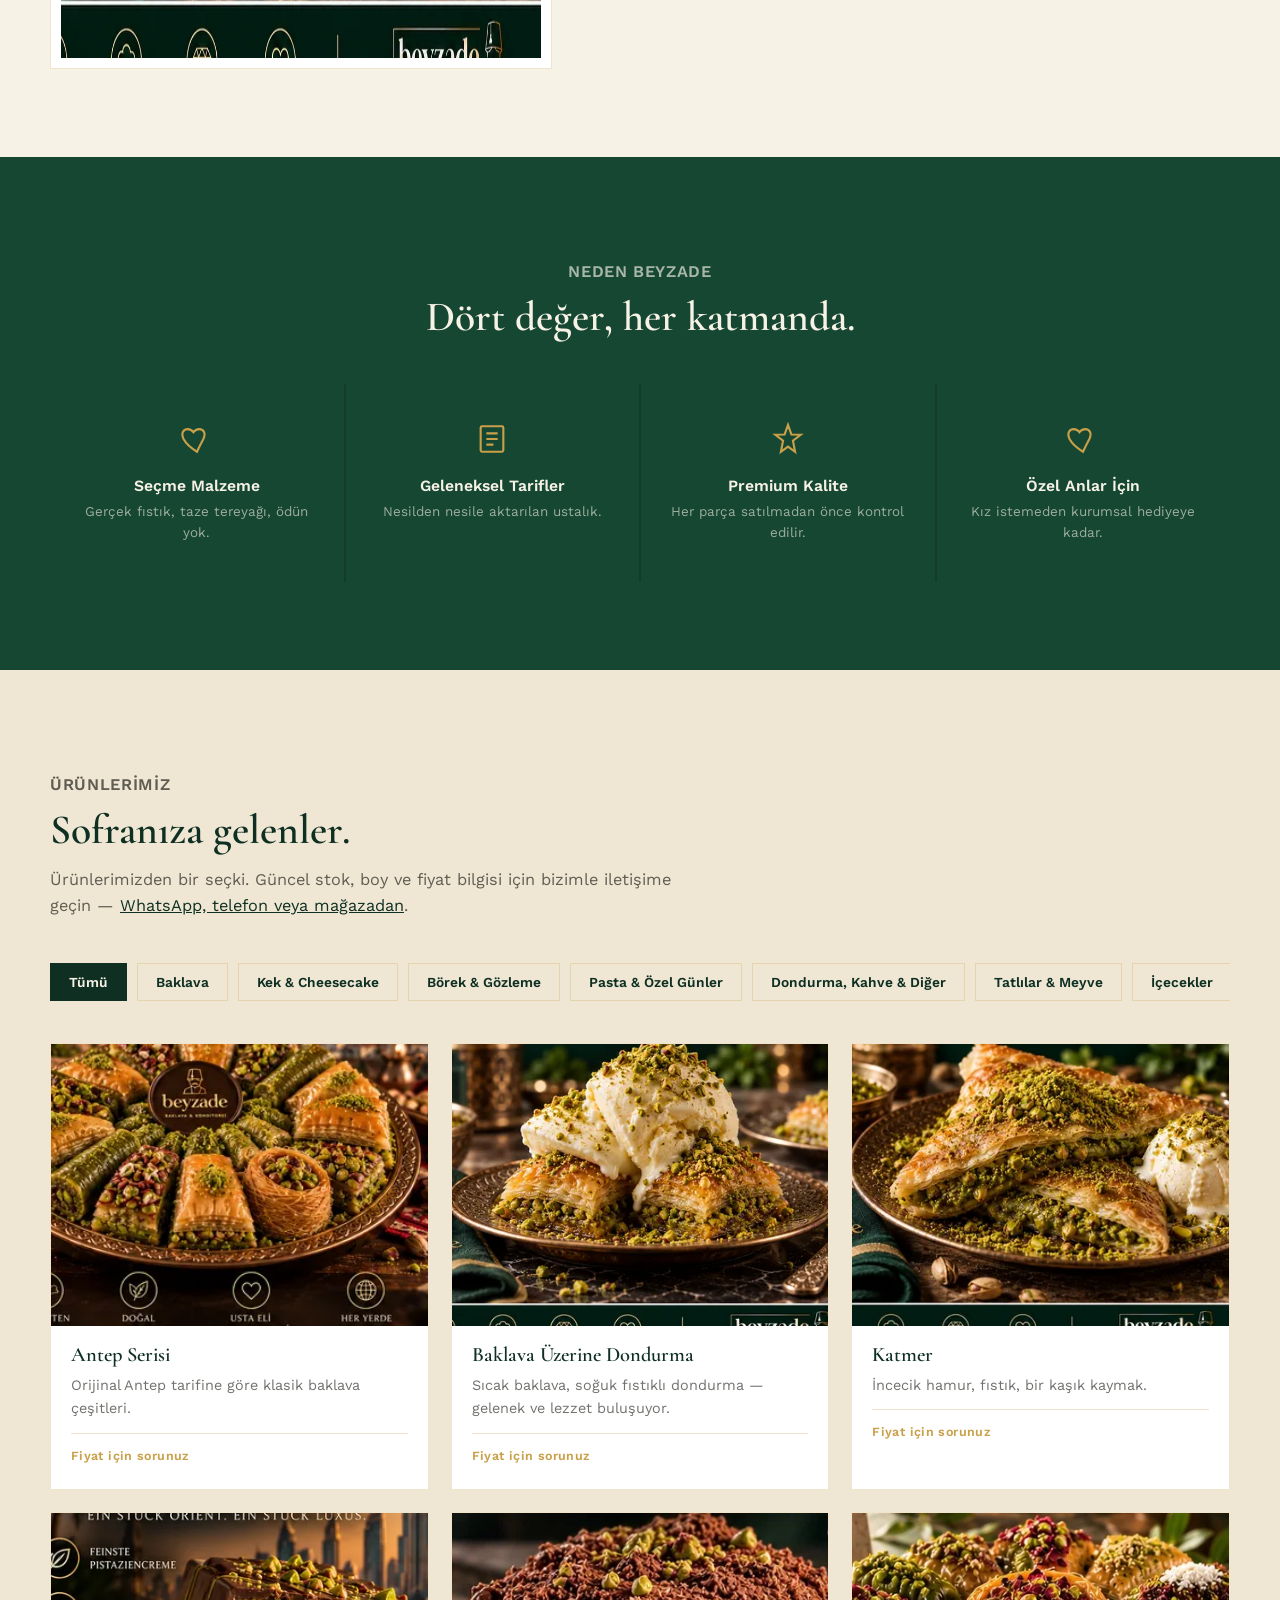
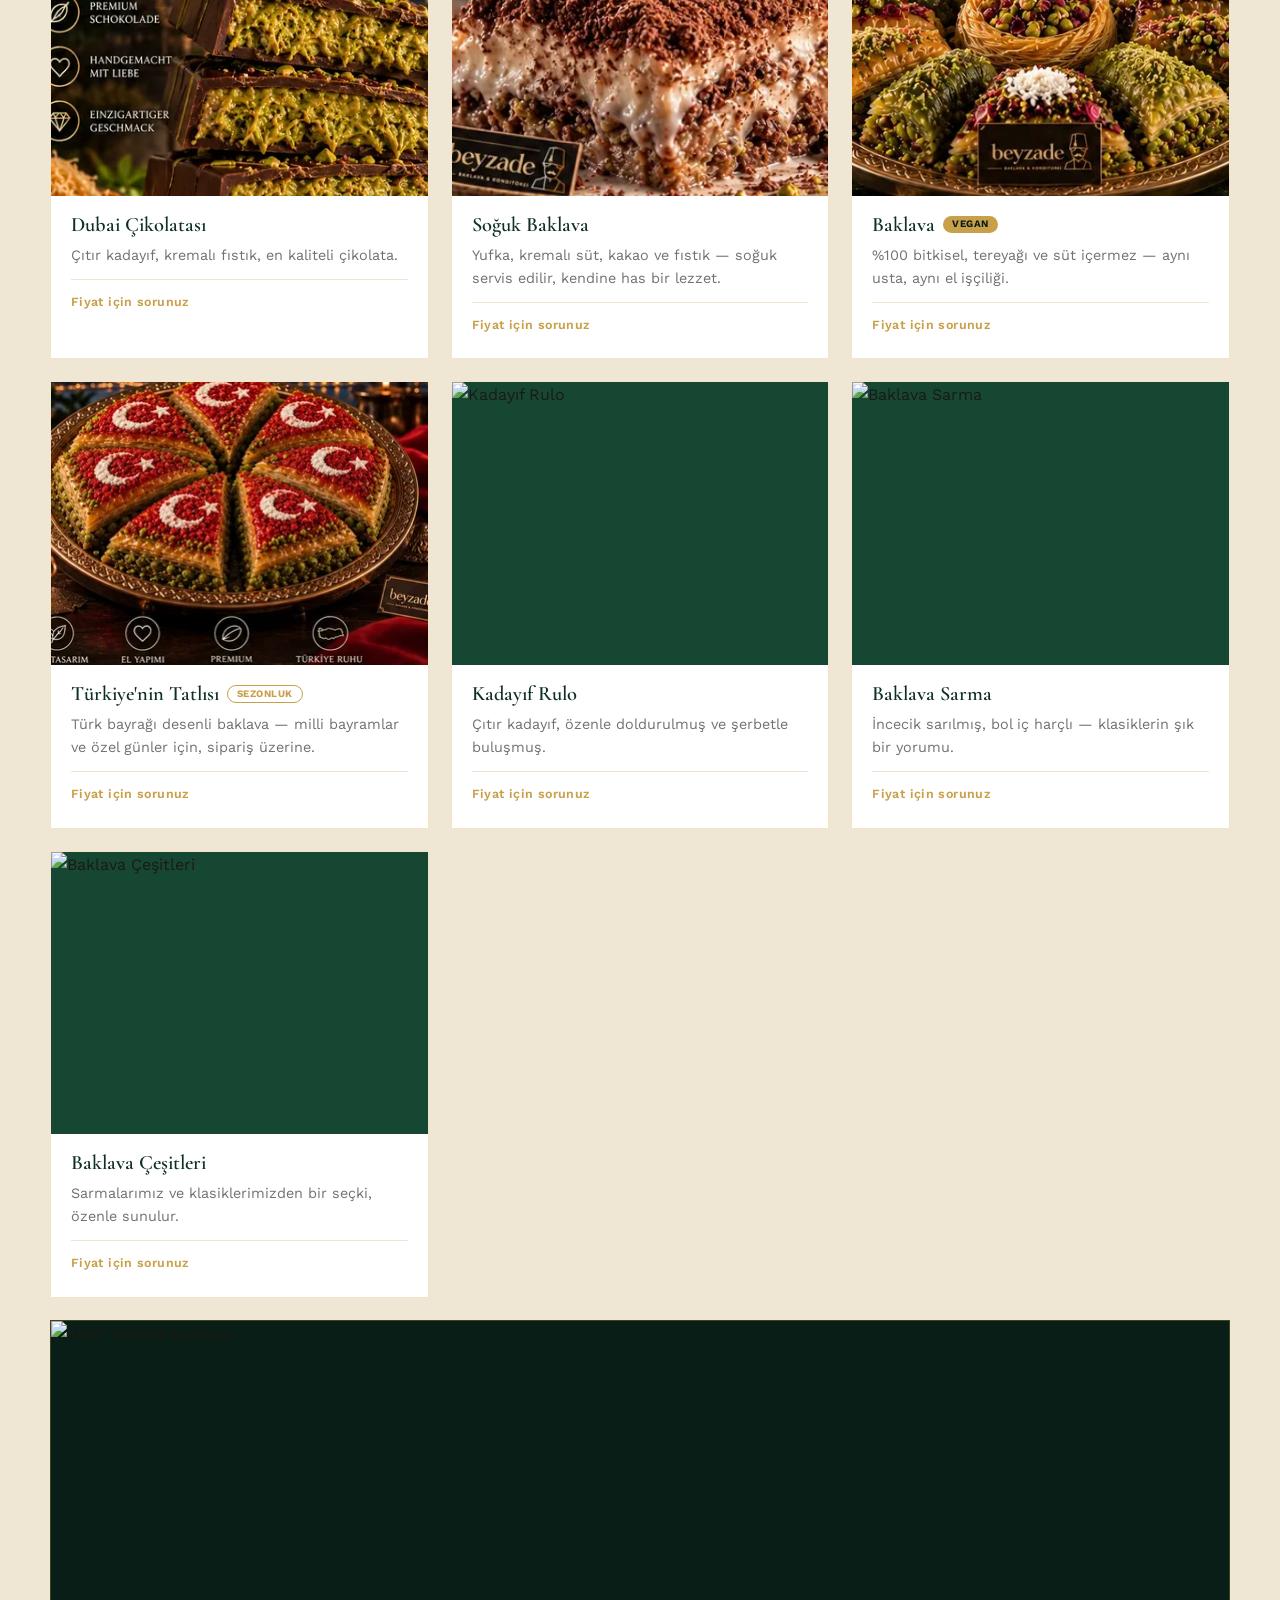
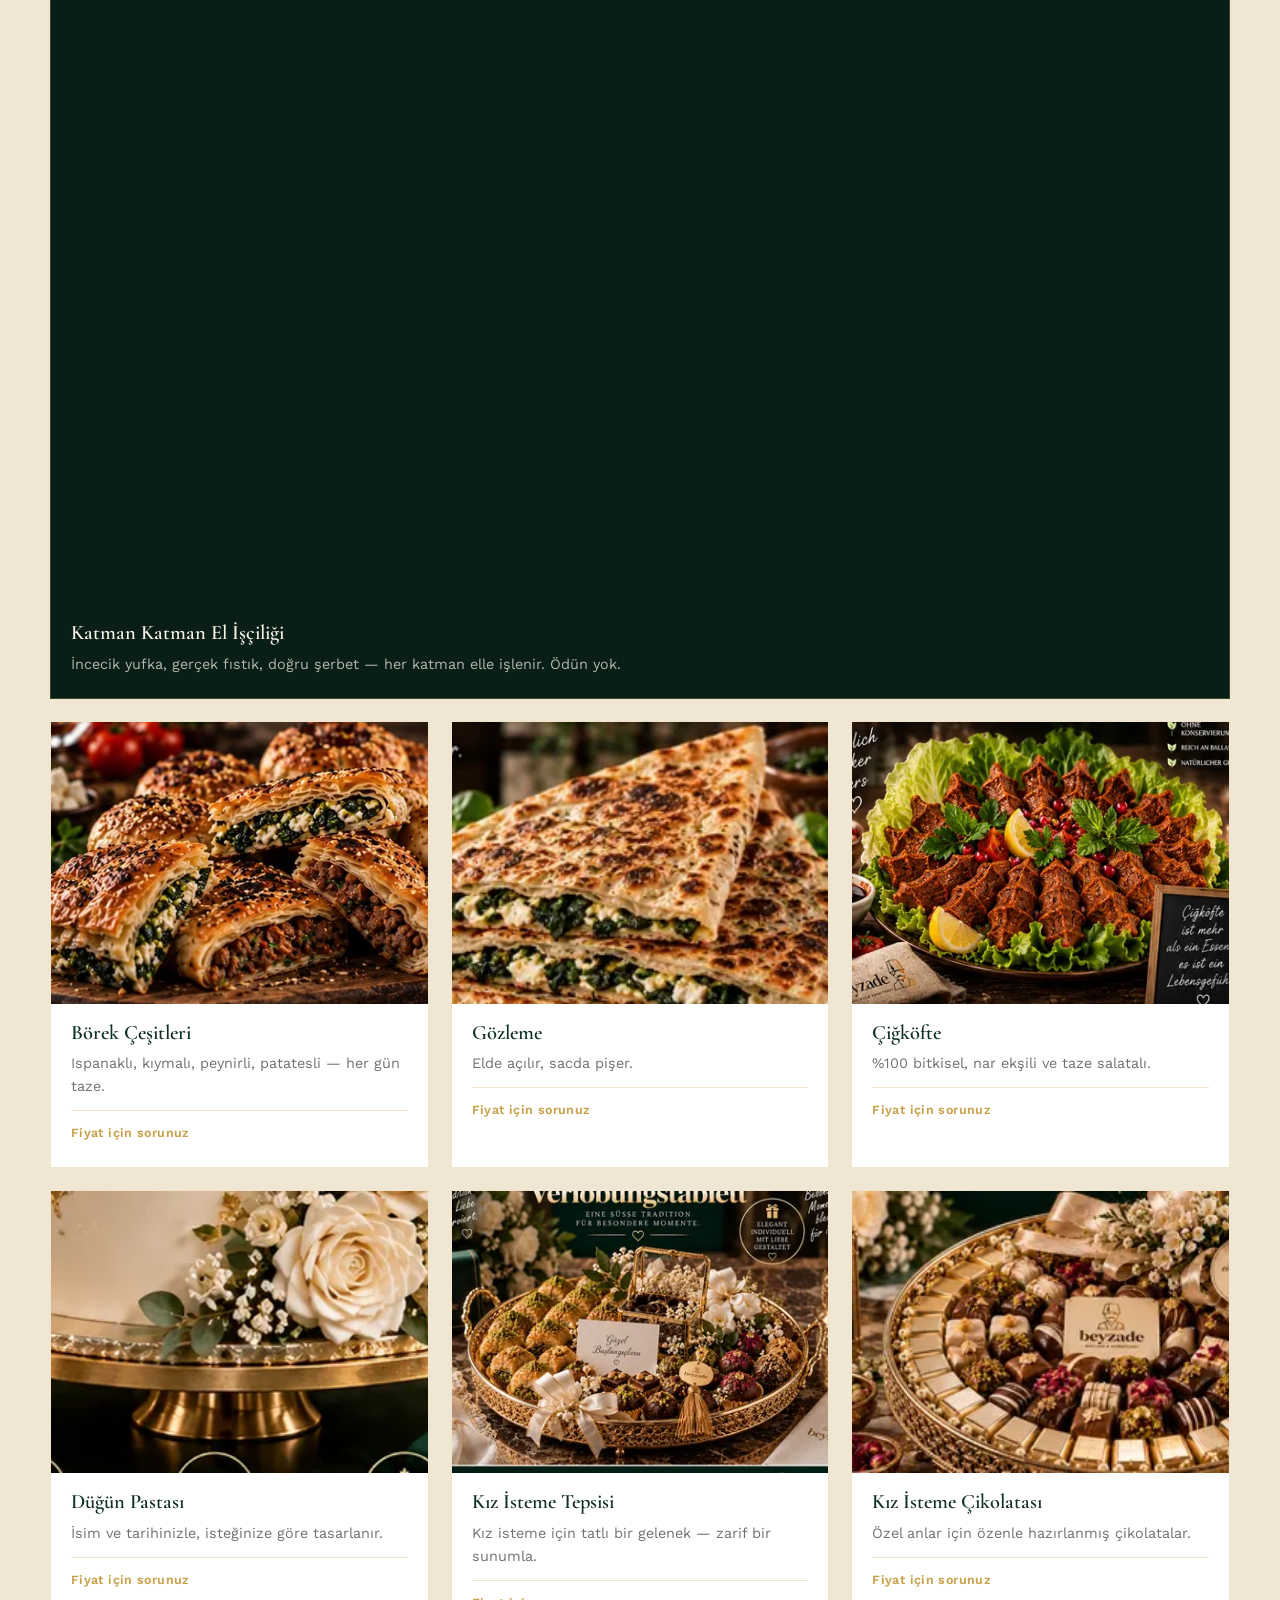
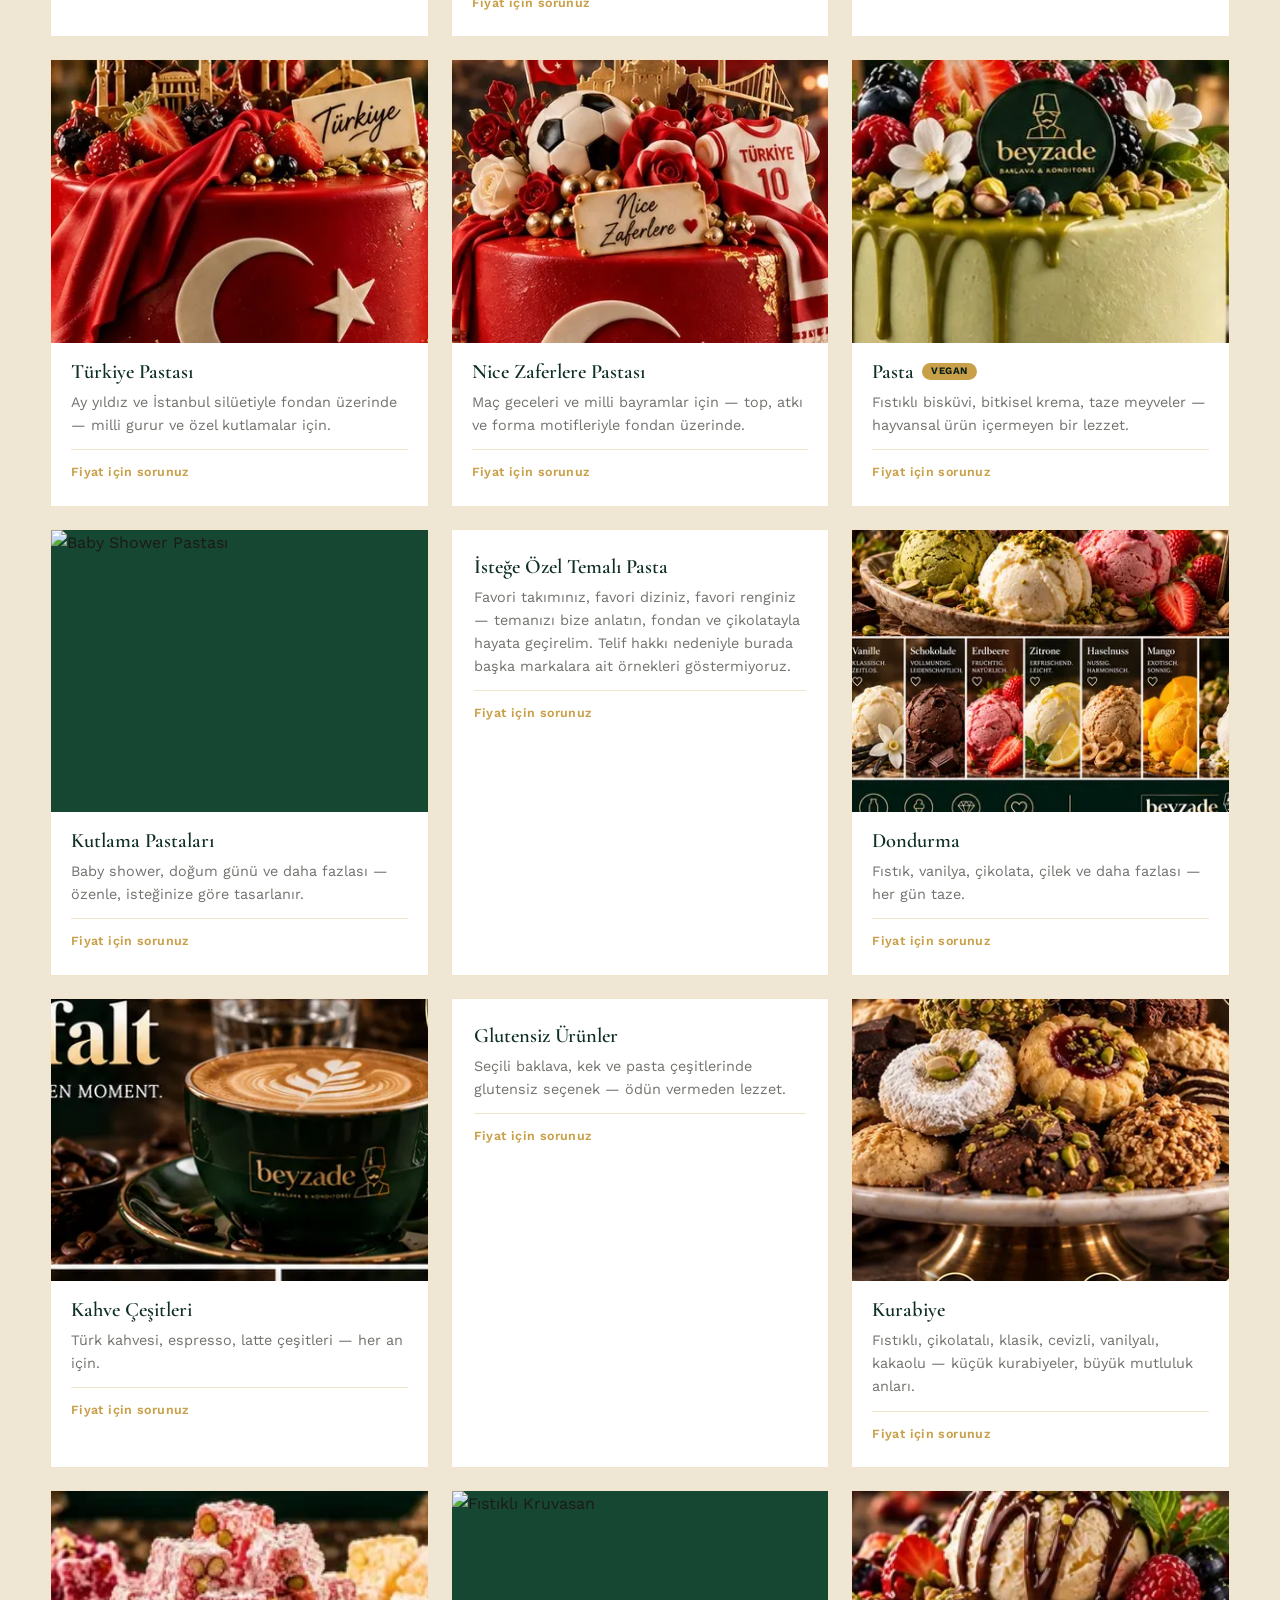
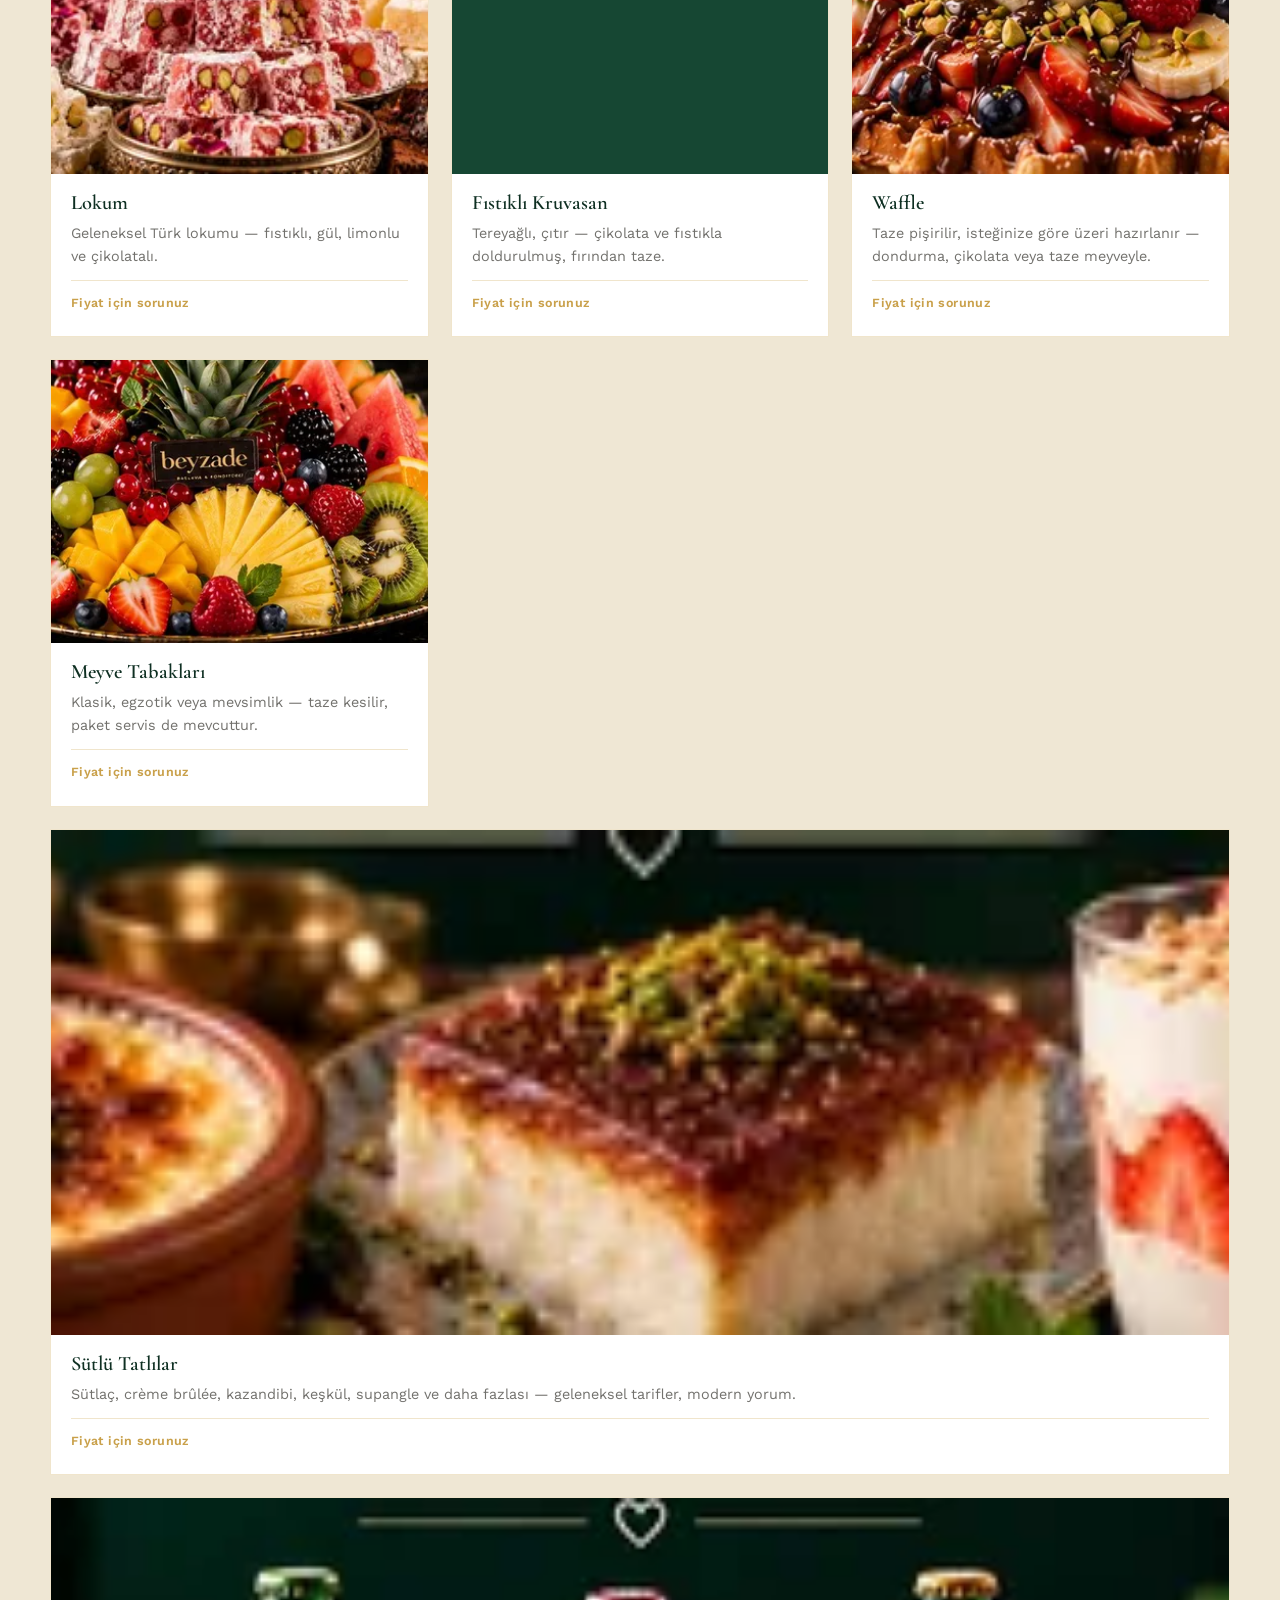
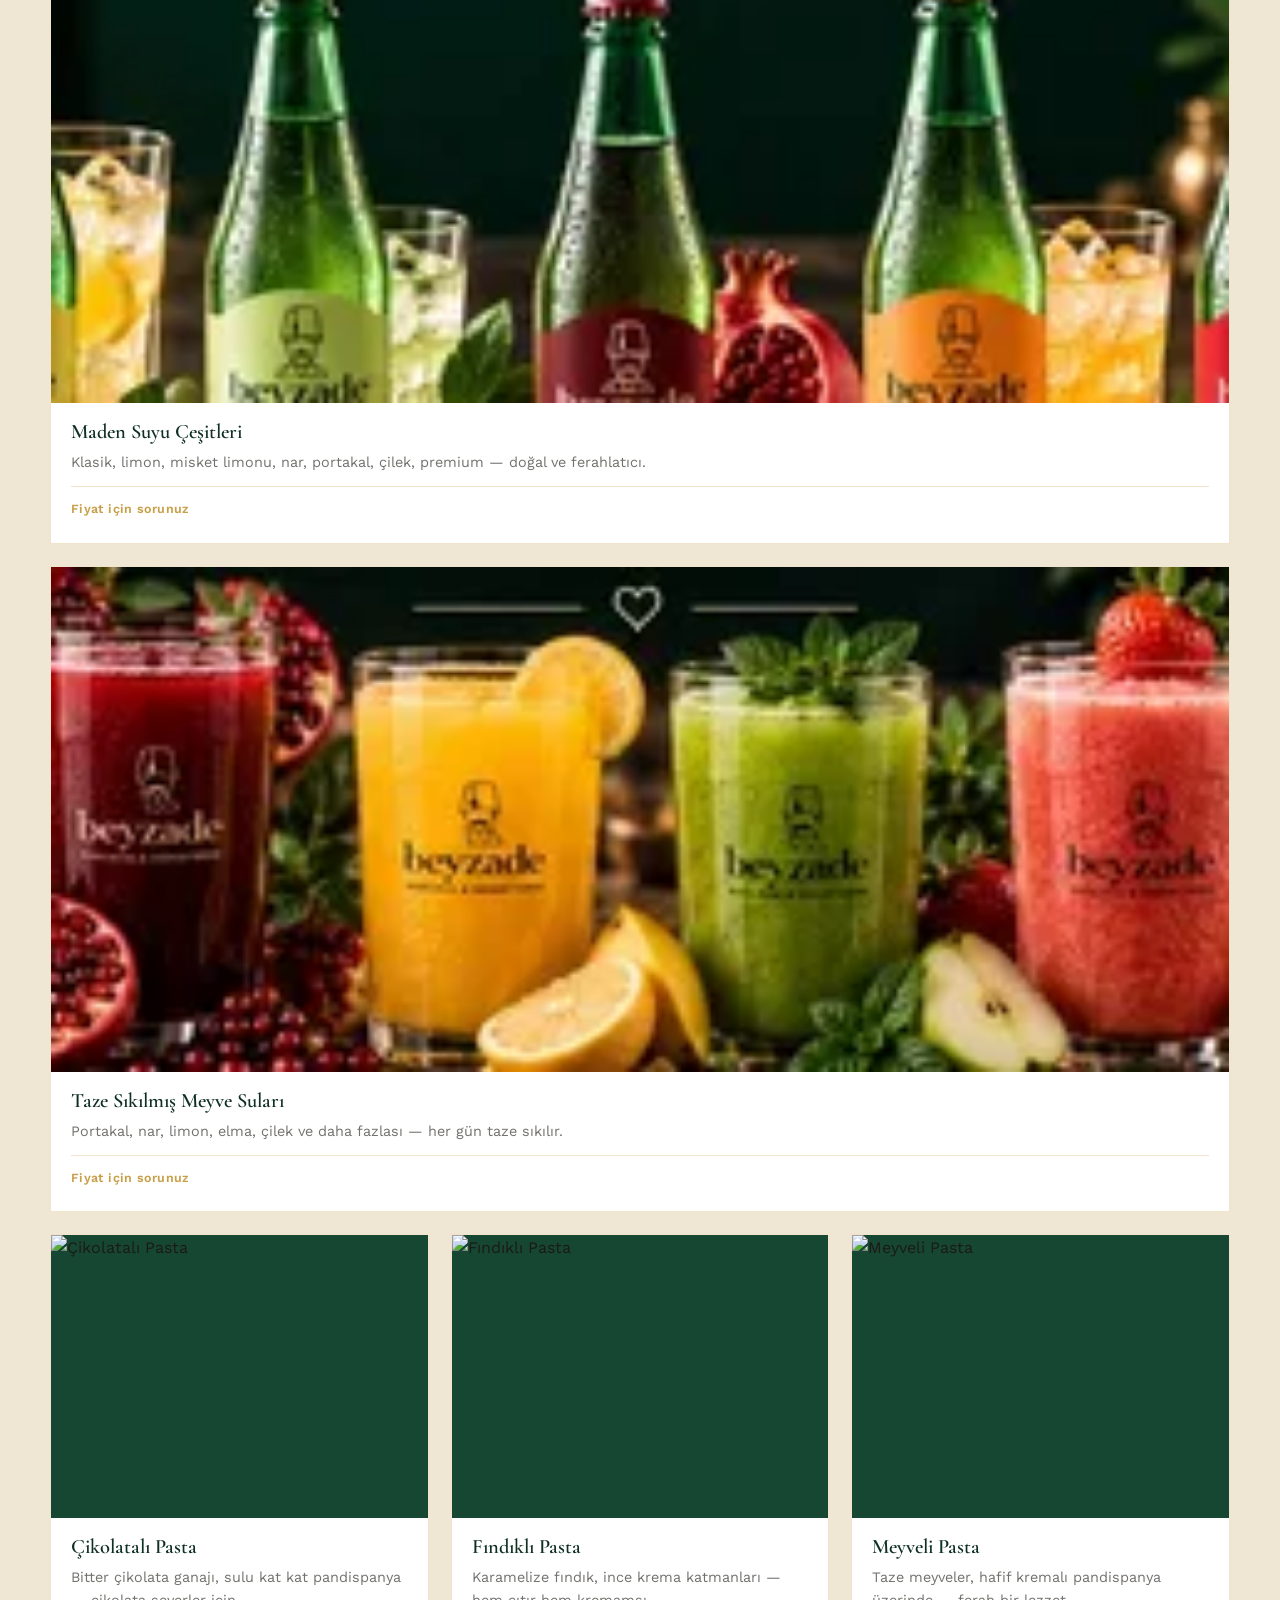
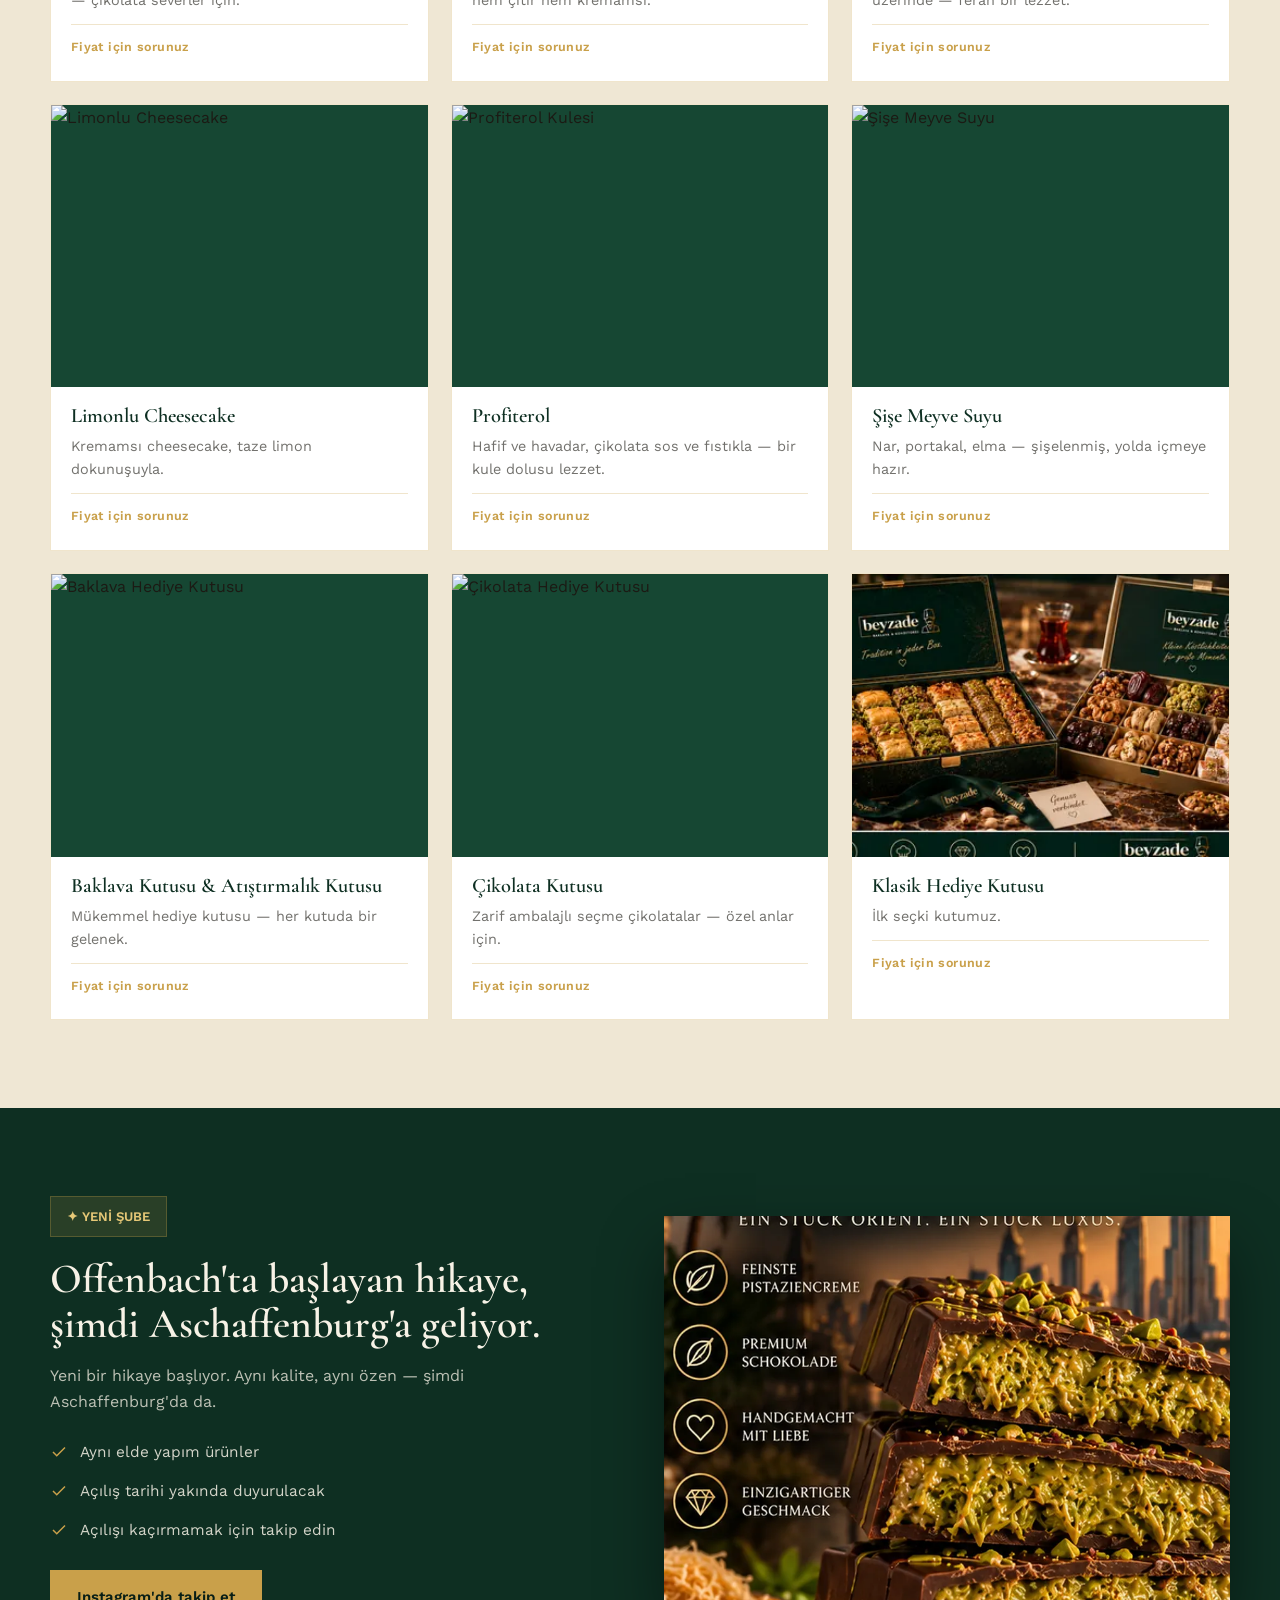
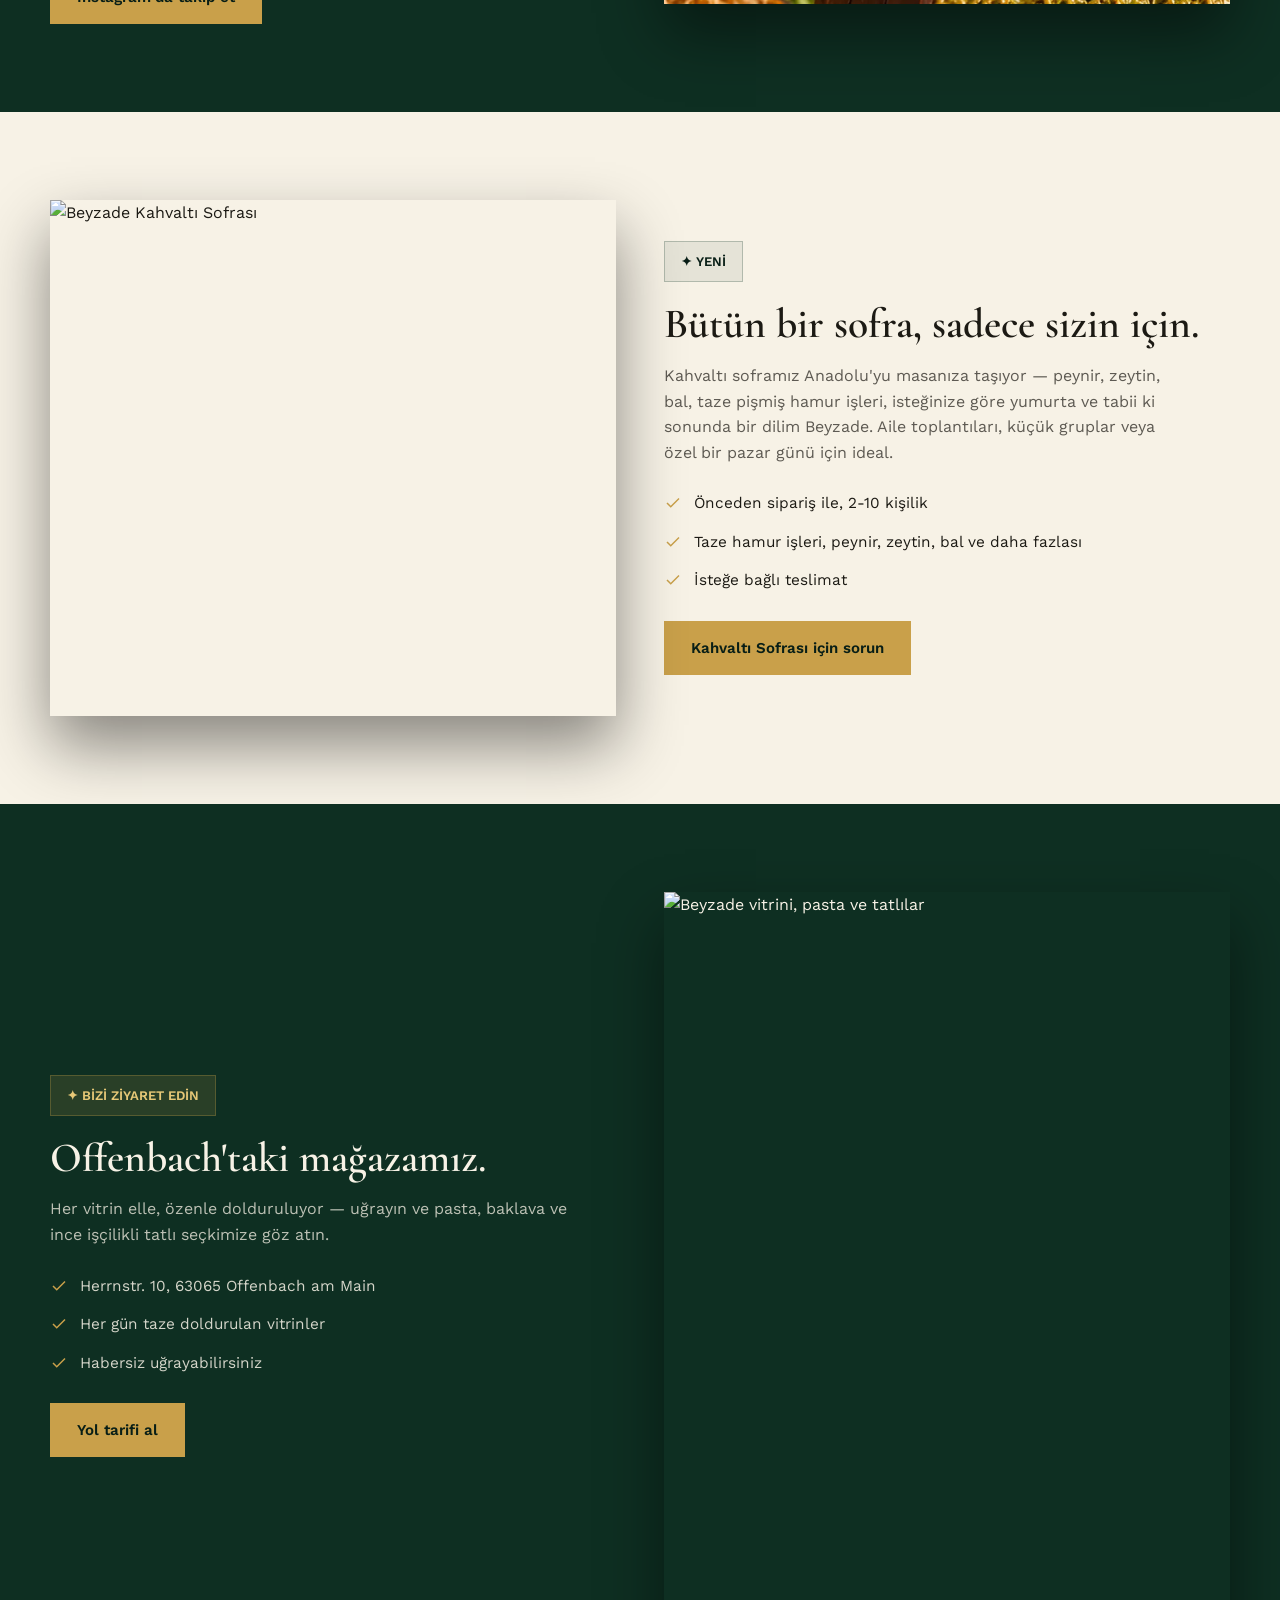
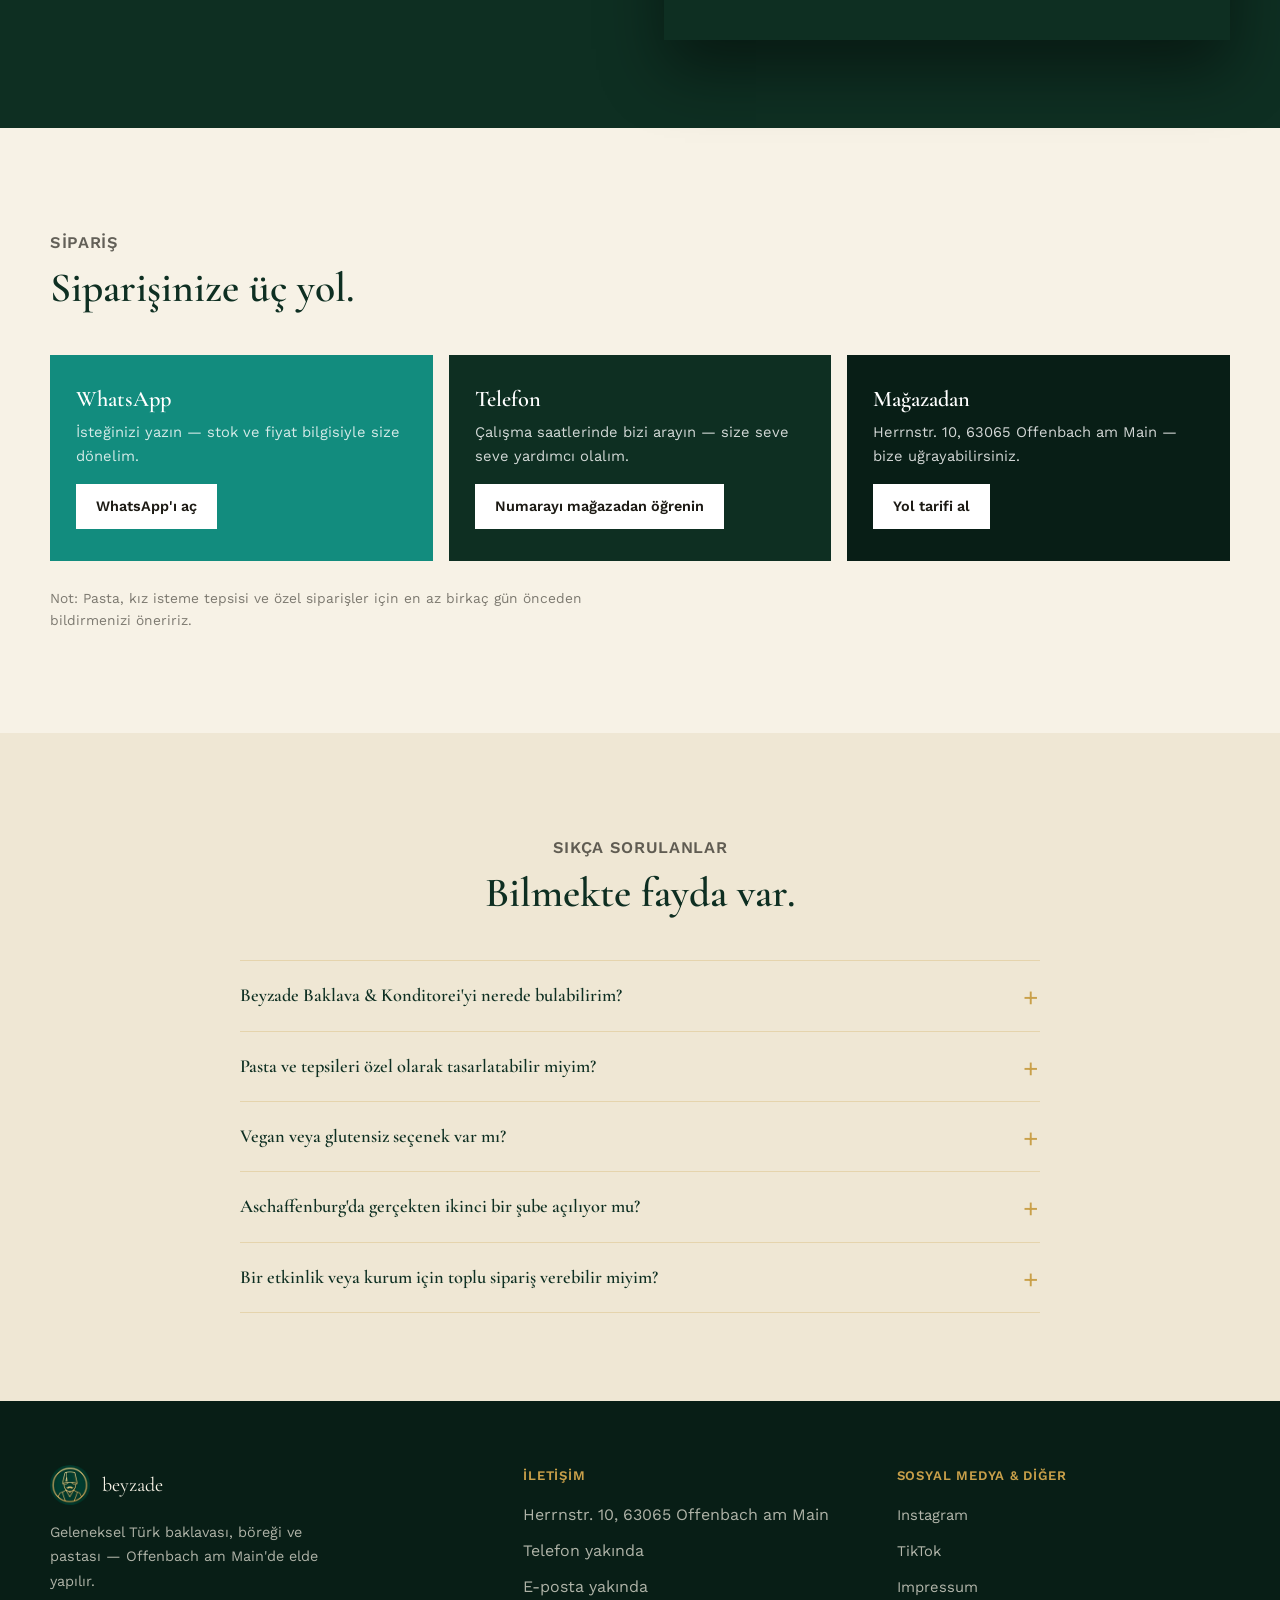
==== commit 1f4e9445: "Add files via upload" ====
--- a/index.html
+++ b/index.html
@@ -1,25 +1,25 @@
 <!doctype html>
-<html lang="de">
+<html lang="tr">
 <head>
 <meta charset="utf-8">
 <meta name="viewport" content="width=device-width, initial-scale=1">
 <title>Beyzade Baklava & Konditorei — Offenbach am Main</title>
-<meta name="description" content="Beyzade Baklava & Konditorei in Offenbach am Main: traditionelle türkische Baklava, Börek, Torten und Feiertagsboxen. Handwerk, frische Zutaten, besondere Momente.">
-<link rel="canonical" href="https://beyzadebaklava.de/">
-<link rel="alternate" hreflang="de" href="https://beyzadebaklava.de/">
+<meta name="description" content="Offenbach am Main'da Beyzade Baklava & Konditorei: geleneksel Türk baklavası, börek, pasta ve hediye kutuları. Usta işi, taze malzeme, özel anlar.">
+<link rel="canonical" href="https://beyzadebaklava.de/tr/">
+<link rel="alternate" hreflang="de" href="https://beyzadebaklava.de/tr/">
 <link rel="alternate" hreflang="tr" href="https://beyzadebaklava.de/tr/">
 <meta property="og:type" content="website">
 <meta property="og:site_name" content="Beyzade Baklava & Konditorei">
 <meta property="og:title" content="Beyzade Baklava & Konditorei — Offenbach am Main">
 <meta property="og:description" content="Traditionelle türkische Baklava, Börek, Torten und Feiertagsboxen — handgemacht in Offenbach am Main.">
 <meta property="og:image" content="https://beyzadebaklava.de/assets/img/products/antep-serisi.webp">
-<meta property="og:locale" content="de_DE">
+<meta property="og:locale" content="tr_TR">
 <meta name="twitter:card" content="summary_large_image">
 <meta name="theme-color" content="#0e2f22">
-<link rel="icon" href="assets/img/favicon.ico" sizes="any">
-<link rel="icon" type="image/png" sizes="32x32" href="assets/img/favicon-32.png">
-<link rel="apple-touch-icon" href="assets/img/apple-touch-icon.png">
-<link rel="stylesheet" href="assets/css/style.css">
+<link rel="icon" href="../assets/img/favicon.ico" sizes="any">
+<link rel="icon" type="image/png" sizes="32x32" href="../assets/img/favicon-32.png">
+<link rel="apple-touch-icon" href="../assets/img/apple-touch-icon.png">
+<link rel="stylesheet" href="../assets/css/style.css">
 <script type="application/ld+json">
 {
   "@context": "https://schema.org",
@@ -48,22 +48,23 @@
 
 <header class="topbar">
   <div class="topbar-inner">
-    <a class="brand" href="/">
-      <img src="assets/img/emblem-sm.webp" width="52" height="52" alt="">
+    <a class="brand" href="../">
+      <img src="../assets/img/emblem-sm.webp" width="52" height="52" alt="">
       <span>
         <span class="brand-word">beyzade</span>
         <span class="brand-sub">BAKLAVA &amp; KONDITOREI</span>
       </span>
     </a>
     <nav class="nav" id="mainNav">
-      <a href="#geschichte">Geschichte</a>
-      <a href="#produkte">Produkte</a>
+      <a href="#hikaye">Hikayemiz</a>
+      <a href="#urunler">Ürünler</a>
+      <a href="#magaza">Mağazamız</a>
       <a href="#aschaffenburg">Aschaffenburg</a>
-      <a href="#bestellen">Bestellen</a>
-      <a href="#faq">Fragen</a>
+      <a href="#siparis">Sipariş</a>
+      <a href="#sss">SSS</a>
     </nav>
     <div class="topbar-actions">
-      <span class="lang-switch"><a class="active" href="/">DE</a><span>/</span><a href="/tr/">TR</a></span>
+      <span class="lang-switch"><a href="../">DE</a><span>/</span><a class="active" href="/tr/">TR</a></span>
       <button class="nav-toggle" id="navToggle" aria-label="Menü">☰</button>
     </div>
   </div>
@@ -72,38 +73,35 @@
 <section class="hero">
   <div class="hero-inner">
     <div>
-      <p class="hero-eyebrow">OFFENBACH AM MAIN · SEIT EINER NEUEN GENERATION</p>
-      <h1>Süße Tradition, <em>neu erlebt.</em></h1>
-      <p>Handgemachte Baklava, Börek und Torten aus Anatolien — mit
-         hochwertigen Zutaten und viel Geduld zubereitet, für die
-         Menschen, die Ihnen etwas bedeuten.</p>
+      <p class="hero-eyebrow">OFFENBACH AM MAIN</p>
+      <h1>Tatlı gelenek, <em>yeniden.</em></h1>
+      <p>Anadolu'dan gelen bir gelenekle, elde yapılan baklava, börek ve
+         pastalar — kaliteli malzeme ve sabırla hazırlanır, sevdikleriniz için.</p>
       <div class="hero-ctas">
-        <a class="btn btn-gold" href="#produkte">Unsere Produkte</a>
-        <a class="btn btn-ghost" href="https://wa.me/491511106060X" target="_blank" rel="noopener">Per WhatsApp bestellen</a>
+        <a class="btn btn-gold" href="#produkte">Ürünlerimiz</a>
+        <a class="btn btn-ghost" href="https://wa.me/491511106060X" target="_blank" rel="noopener">WhatsApp ile sipariş</a>
       </div>
     </div>
     <div class="hero-visual">
-      <img src="assets/img/products/antep-serisi.webp" width="900" height="600" alt="Assortment Beyzade Baklava, Antep-Serie" loading="eager">
-      <div class="tag">„Tradition in jeder Schicht.“</div>
-    </div>
-  </div>
-</section>
-
-<section class="story" id="geschichte">
+      <img src="../assets/img/products/magaza-vitrini-hero.webp" width="1100" height="640" alt="Beyzade vitrini, pastalar" loading="eager">
+      <div class="tag">„Her katmanda bir gelenek.“</div>
+    </div>
+  </div>
+</section>
+
+<section class="story" id="hikaye">
   <div class="section-inner story-grid">
     <div class="story-figure">
-      <img src="assets/img/products/katmer.webp" width="900" height="700" alt="Katmer mit Pistazie und Kaymak" loading="lazy">
-    </div>
-    <div>
-      <p class="eyebrow">UNSERE GESCHICHTE</p>
-      <p class="story-quote">„Der Name Beyzade, der aus dem Osmanischen
-        stammt und ‚noble Abstammung‘ bedeutet, symbolisiert unsere Werte:
-        Qualität, Eleganz und Tradition.“</p>
-      <p class="body">Unsere Wurzeln liegen in der malerischen Region
-        Anatolien — dort, wo Baklava seit Generationen von Hand geschichtet
-        wird. In Offenbach am Main bringen wir dieses Handwerk mit
-        derselben Sorgfalt auf den Teller: dünne Teigschichten, echte
-        Pistazien, der richtige Sirup. Kein Kompromiss, jeden Tag.</p>
+      <img src="../assets/img/products/katmer.webp" width="900" height="700" alt="Fıstıklı ve kaymaklı katmer" loading="lazy">
+    </div>
+    <div>
+      <p class="eyebrow">HİKAYEMİZ</p>
+      <p class="story-quote">„Osmanlıcadan gelen ve ‚soylu köken‘ anlamına gelen Beyzade ismi,
+        değerlerimizi simgeliyor: kalite, zarafet ve gelenek.“</p>
+      <p class="body">Köklerimiz, baklavanın nesillerdir elle katlandığı Anadolu'nun o
+        güzel topraklarında. Offenbach am Main'de bu ustalığı aynı
+        titizlikle sofraya taşıyoruz: ince yufka, gerçek fıstık, doğru
+        şerbet. Her gün, ödünsüz.</p>
     </div>
   </div>
 </section>
@@ -111,271 +109,276 @@
 <section class="badges" id="werte">
   <div class="section-inner">
     <div class="section-head center">
-      <p class="eyebrow">WARUM BEYZADE</p>
-      <h2>Vier Werte, jede Schicht.</h2>
+      <p class="eyebrow">NEDEN BEYZADE</p>
+      <h2>Dört değer, her katmanda.</h2>
     </div>
     <div class="badge-grid">
       <div class="badge-item">
         <svg viewBox="0 0 24 24" fill="none" stroke="currentColor" stroke-width="1.5"><path d="M12 21s-7-4.35-9.5-9C.7 8.4 2 5 5.5 5c2 0 3.3 1.2 4 2.2C10.2 6.2 11.5 5 13.5 5 17 5 18.3 8.4 16.5 12 14 16.65 12 21 12 21z"/></svg>
-        <h3>Ausgewählte Zutaten</h3>
-        <p>Echte Pistazien, frische Butter, keine Abstriche.</p>
+        <h3>Seçme Malzeme</h3>
+        <p>Gerçek fıstık, taze tereyağı, ödün yok.</p>
       </div>
       <div class="badge-item">
         <svg viewBox="0 0 24 24" fill="none" stroke="currentColor" stroke-width="1.5"><rect x="4" y="3" width="16" height="18" rx="1"/><path d="M8 8h8M8 12h8M8 16h5"/></svg>
-        <h3>Traditionelle Rezepte</h3>
-        <p>Handwerk, das über Generationen weitergegeben wurde.</p>
+        <h3>Geleneksel Tarifler</h3>
+        <p>Nesilden nesile aktarılan ustalık.</p>
       </div>
       <div class="badge-item">
         <svg viewBox="0 0 24 24" fill="none" stroke="currentColor" stroke-width="1.5"><path d="M12 2l2.4 6.8L21 9l-5.5 4.2L17 21l-5-3.6L7 21l1.5-7.8L3 9l6.6-.2z"/></svg>
-        <h3>Premium Qualität</h3>
-        <p>Jedes Stück wird vor dem Verkauf geprüft.</p>
+        <h3>Premium Kalite</h3>
+        <p>Her parça satılmadan önce kontrol edilir.</p>
       </div>
       <div class="badge-item">
         <svg viewBox="0 0 24 24" fill="none" stroke="currentColor" stroke-width="1.5"><path d="M12 21s-7-4.35-9.5-9C.7 8.4 2 5 5.5 5c2 0 3.3 1.2 4 2.2C10.2 6.2 11.5 5 13.5 5 17 5 18.3 8.4 16.5 12 14 16.65 12 21 12 21z"/></svg>
-        <h3>Für besondere Momente</h3>
-        <p>Von der Verlobung bis zum Firmengeschenk.</p>
-      </div>
-    </div>
-  </div>
-</section>
-
-<section class="showcase" id="produkte">
+        <h3>Özel Anlar İçin</h3>
+        <p>Kız istemeden kurumsal hediyeye kadar.</p>
+      </div>
+    </div>
+  </div>
+</section>
+
+<section class="showcase" id="urunler">
   <div class="section-inner">
     <div class="section-head">
-      <p class="eyebrow">UNSER SORTIMENT</p>
-      <h2>Was bei uns entsteht.</h2>
-      <p>Eine Auswahl aus unserem Sortiment. Genaue Verfügbarkeit,
-        Größen und Preise erfahren Sie gerne direkt bei uns —
-        <a href="#bestellen" style="color:var(--forest); text-decoration:underline;">per WhatsApp, Telefon oder im Laden</a>.</p>
+      <p class="eyebrow">ÜRÜNLERİMİZ</p>
+      <h2>Sofranıza gelenler.</h2>
+      <p>Ürünlerimizden bir seçki. Güncel stok, boy ve fiyat bilgisi için
+        bizimle iletişime geçin —
+        <a href="#siparis" style="color:var(--forest); text-decoration:underline;">WhatsApp, telefon veya mağazadan</a>.</p>
     </div>
 
     <div class="cat-tabs" id="catTabs" role="tablist">
-      <button class="cat-tab" data-cat="all" aria-selected="true">Alle</button>
+      <button class="cat-tab" data-cat="all" aria-selected="true">Tümü</button>
       <button class="cat-tab" data-cat="baklava">Baklava</button>
-      <button class="cat-tab" data-cat="kek">Kuchen &amp; Cheesecake</button>
+      <button class="cat-tab" data-cat="kek">Kek &amp; Cheesecake</button>
       <button class="cat-tab" data-cat="borek">Börek &amp; Gözleme</button>
-      <button class="cat-tab" data-cat="torten">Torten &amp; Feiern</button>
-      <button class="cat-tab" data-cat="genuss">Eis, Kaffee &amp; mehr</button>
-      <button class="cat-tab" data-cat="tatlilar">Süßes &amp; Obst</button>
-      <button class="cat-tab" data-cat="getraenke">Getränke</button>
-      <button class="cat-tab" data-cat="box">Geschenkboxen</button>
+      <button class="cat-tab" data-cat="torten">Pasta &amp; Özel Günler</button>
+      <button class="cat-tab" data-cat="genuss">Dondurma, Kahve &amp; Diğer</button>
+      <button class="cat-tab" data-cat="tatlilar">Tatlılar &amp; Meyve</button>
+      <button class="cat-tab" data-cat="getraenke">İçecekler</button>
+      <button class="cat-tab" data-cat="box">Hediye Kutuları</button>
     </div>
 
     <div class="product-grid" id="productGrid">
 
       <article class="product-card" data-cat="baklava">
-        <div class="thumb"><img src="assets/img/products/antep-serisi-sm.webp" width="440" height="330" alt="Antep-Serie Baklava" loading="lazy"></div>
-        <div class="body"><h3>Antep-Serie</h3><p>Klassische Baklava-Variationen nach original Antep-Rezeptur.</p><span class="price">Preis auf Anfrage</span></div>
-      </article>
-
-      <article class="product-card" data-cat="baklava">
-        <div class="thumb"><img src="assets/img/products/baklava-dondurma-sm.webp" width="440" height="330" alt="Baklava mit Eis" loading="lazy"></div>
-        <div class="body"><h3>Baklava mit Eis</h3><p>Warme Baklava, kaltes Pistazieneis — Tradition trifft Genuss.</p><span class="price">Preis auf Anfrage</span></div>
-      </article>
-
-      <article class="product-card" data-cat="baklava">
-        <div class="thumb"><img src="assets/img/products/katmer-sm.webp" width="440" height="330" alt="Katmer mit Pistazie" loading="lazy"></div>
-        <div class="body"><h3>Katmer</h3><p>Hauchdünner Blätterteig, Pistazie, ein Löffel Kaymak.</p><span class="price">Preis auf Anfrage</span></div>
-      </article>
-
-      <article class="product-card" data-cat="baklava">
-        <div class="thumb"><img src="assets/img/products/dubai-cikolata-sm.webp" width="440" height="330" alt="Dubai Schokolade" loading="lazy"></div>
-        <div class="body"><h3>Dubai Schokolade</h3><p>Knuspriger Kadayıf, cremige Pistazie, feinste Schokolade.</p><span class="price">Preis auf Anfrage</span></div>
-      </article>
-
-      <article class="product-card" data-cat="baklava">
-        <div class="thumb"><img src="assets/img/products/soguk-baklava-sm.webp" width="440" height="330" alt="Soğuk Baklava" loading="lazy"></div>
-        <div class="body"><h3>Soğuk Baklava</h3><p>Blätterteig, cremige Milch, Kakao und Pistazien — kalt serviert, ein ganz eigenes Erlebnis.</p><span class="price">Preis auf Anfrage</span></div>
-      </article>
-
-      <article class="product-card" data-cat="baklava">
-        <div class="thumb"><img src="assets/img/products/vegan-baklava-sm.webp" width="440" height="330" alt="Vegane Baklava-Serie" loading="lazy"></div>
-        <div class="body"><h3>Baklava <span class="tag-pill">VEGAN</span></h3><p>100% pflanzlich, ohne Butter oder Milch — derselbe Meister, dasselbe Handwerk.</p><span class="price">Preis auf Anfrage</span></div>
-      </article>
-
-      <article class="product-card" data-cat="baklava">
-        <div class="thumb"><img src="assets/img/products/bayrak-baklava-sm.webp" width="440" height="330" alt="Baklava im Design der türkischen Flagge" loading="lazy"></div>
-        <div class="body"><h3>Türkiye'nin Tatlısı <span class="tag-pill outline">SAISONAL</span></h3><p>Baklava im Design der türkischen Flagge — für Nationalfeiertage und besondere Anlässe, auf Bestellung.</p><span class="price">Preis auf Anfrage</span></div>
-      </article>
-
-      <article class="product-card" data-cat="baklava">
-        <div class="thumb"><img src="assets/img/products/kadayif-sarma-sm.webp" width="440" height="330" alt="Kadayıf-Rolle" loading="lazy"></div>
-        <div class="body"><h3>Kadayıf-Rollen</h3><p>Knuspriger Kadayıf, fein gefüllt und in Sirup getränkt.</p><span class="price">Preis auf Anfrage</span></div>
-      </article>
-
-      <article class="product-card" data-cat="baklava">
-        <div class="thumb"><img src="assets/img/products/baklava-sarma-tepsi-sm.webp" width="440" height="330" alt="Baklava-Röllchen" loading="lazy"></div>
-        <div class="body"><h3>Baklava-Röllchen</h3><p>Fein gerollt, reich gefüllt — eine elegante Variante der Klassiker.</p><span class="price">Preis auf Anfrage</span></div>
-      </article>
-
-      <article class="product-card" data-cat="baklava">
-        <div class="thumb"><img src="assets/img/products/baklava-fan-sm.webp" width="440" height="330" alt="Baklava-Sortiment" loading="lazy"></div>
-        <div class="body"><h3>Baklava-Sortiment</h3><p>Eine Auswahl unserer Röllchen und Klassiker, kunstvoll angerichtet.</p><span class="price">Preis auf Anfrage</span></div>
+        <div class="thumb"><img src="../assets/img/products/antep-serisi-sm.webp" width="440" height="330" alt="Antep-Serie Baklava" loading="lazy"></div>
+        <div class="body"><h3>Antep Serisi</h3><p>Orijinal Antep tarifine göre klasik baklava çeşitleri.</p><span class="price">Fiyat için sorunuz</span></div>
+      </article>
+
+      <article class="product-card" data-cat="baklava">
+        <div class="thumb"><img src="../assets/img/products/baklava-dondurma-sm.webp" width="440" height="330" alt="Baklava mit Eis" loading="lazy"></div>
+        <div class="body"><h3>Baklava Üzerine Dondurma</h3><p>Sıcak baklava, soğuk fıstıklı dondurma — gelenek ve lezzet buluşuyor.</p><span class="price">Fiyat için sorunuz</span></div>
+      </article>
+
+      <article class="product-card" data-cat="baklava">
+        <div class="thumb"><img src="../assets/img/products/katmer-sm.webp" width="440" height="330" alt="Katmer mit Pistazie" loading="lazy"></div>
+        <div class="body"><h3>Katmer</h3><p>İncecik hamur, fıstık, bir kaşık kaymak.</p><span class="price">Fiyat için sorunuz</span></div>
+      </article>
+
+      <article class="product-card" data-cat="baklava">
+        <div class="thumb"><img src="../assets/img/products/dubai-cikolata-sm.webp" width="440" height="330" alt="Dubai Schokolade" loading="lazy"></div>
+        <div class="body"><h3>Dubai Çikolatası</h3><p>Çıtır kadayıf, kremalı fıstık, en kaliteli çikolata.</p><span class="price">Fiyat için sorunuz</span></div>
+      </article>
+
+      <article class="product-card" data-cat="baklava">
+        <div class="thumb"><img src="../assets/img/products/soguk-baklava-sm.webp" width="440" height="330" alt="Soğuk Baklava" loading="lazy"></div>
+        <div class="body"><h3>Soğuk Baklava</h3><p>Yufka, kremalı süt, kakao ve fıstık — soğuk servis edilir, kendine has bir lezzet.</p><span class="price">Fiyat için sorunuz</span></div>
+      </article>
+
+      <article class="product-card" data-cat="baklava">
+        <div class="thumb"><img src="../assets/img/products/vegan-baklava-sm.webp" width="440" height="330" alt="Vegan Baklava Serisi" loading="lazy"></div>
+        <div class="body"><h3>Baklava <span class="tag-pill">VEGAN</span></h3><p>%100 bitkisel, tereyağı ve süt içermez — aynı usta, aynı el işçiliği.</p><span class="price">Fiyat için sorunuz</span></div>
+      </article>
+
+      <article class="product-card" data-cat="baklava">
+        <div class="thumb"><img src="../assets/img/products/bayrak-baklava-sm.webp" width="440" height="330" alt="Türk bayrağı desenli baklava" loading="lazy"></div>
+        <div class="body"><h3>Türkiye'nin Tatlısı <span class="tag-pill outline">SEZONLUK</span></h3><p>Türk bayrağı desenli baklava — milli bayramlar ve özel günler için, sipariş üzerine.</p><span class="price">Fiyat için sorunuz</span></div>
+      </article>
+
+      <article class="product-card" data-cat="baklava">
+        <div class="thumb"><img src="../assets/img/products/kadayif-sarma-sm.webp" width="440" height="330" alt="Kadayıf Rulo" loading="lazy"></div>
+        <div class="body"><h3>Kadayıf Rulo</h3><p>Çıtır kadayıf, özenle doldurulmuş ve şerbetle buluşmuş.</p><span class="price">Fiyat için sorunuz</span></div>
+      </article>
+
+      <article class="product-card" data-cat="baklava">
+        <div class="thumb"><img src="../assets/img/products/baklava-sarma-tepsi-sm.webp" width="440" height="330" alt="Baklava Sarma" loading="lazy"></div>
+        <div class="body"><h3>Baklava Sarma</h3><p>İncecik sarılmış, bol iç harçlı — klasiklerin şık bir yorumu.</p><span class="price">Fiyat için sorunuz</span></div>
+      </article>
+
+      <article class="product-card" data-cat="baklava">
+        <div class="thumb"><img src="../assets/img/products/baklava-fan-sm.webp" width="440" height="330" alt="Baklava Çeşitleri" loading="lazy"></div>
+        <div class="body"><h3>Baklava Çeşitleri</h3><p>Sarmalarımız ve klasiklerimizden bir seçki, özenle sunulur.</p><span class="price">Fiyat için sorunuz</span></div>
       </article>
 
       <article class="product-card span-all" data-cat="baklava" style="background:var(--forest-deep);">
-        <div class="thumb"><img src="assets/img/products/baklava-kesit-transparent-sm.webp" width="440" height="401" alt="Baklava im Querschnitt" loading="lazy" style="object-fit:contain; background:var(--forest-deep);"></div>
-        <div class="body" style="color:var(--ivory);"><h3 style="color:var(--ivory);">Schicht für Schicht Handwerk</h3><p style="color:rgba(247,242,230,.72);">Hauchdünner Teig, echte Pistazien, der richtige Sirup — jede Schicht von Hand gearbeitet. Kein Kompromiss.</p></div>
+        <div class="thumb"><img src="../assets/img/products/baklava-kesit-transparent-sm.webp" width="440" height="401" alt="Kesit halinde baklava" loading="lazy" style="object-fit:contain; background:var(--forest-deep);"></div>
+        <div class="body" style="color:var(--ivory);"><h3 style="color:var(--ivory);">Katman Katman El İşçiliği</h3><p style="color:rgba(247,242,230,.72);">İncecik yufka, gerçek fıstık, doğru şerbet — her katman elle işlenir. Ödün yok.</p></div>
       </article>
 
       <article class="product-card" data-cat="borek">
-        <div class="thumb"><img src="assets/img/products/tuzlular-yeni-sm.webp" width="440" height="330" alt="Börek Vielfalt" loading="lazy"></div>
-        <div class="body"><h3>Börek-Vielfalt</h3><p>Spinat, Hackfleisch, Käse, Kartoffel — täglich frisch gebacken.</p><span class="price">Preis auf Anfrage</span></div>
+        <div class="thumb"><img src="../assets/img/products/tuzlular-yeni-sm.webp" width="440" height="330" alt="Börek Çeşitleri" loading="lazy"></div>
+        <div class="body"><h3>Börek Çeşitleri</h3><p>Ispanaklı, kıymalı, peynirli, patatesli — her gün taze.</p><span class="price">Fiyat için sorunuz</span></div>
       </article>
 
       <article class="product-card" data-cat="borek">
-        <div class="thumb"><img src="assets/img/products/gozleme-sm.webp" width="440" height="330" alt="Gözleme" loading="lazy"></div>
-        <div class="body"><h3>Gözleme</h3><p>Von Hand ausgerollt, auf der Platte gebacken.</p><span class="price">Preis auf Anfrage</span></div>
+        <div class="thumb"><img src="../assets/img/products/gozleme-sm.webp" width="440" height="330" alt="Gözleme" loading="lazy"></div>
+        <div class="body"><h3>Gözleme</h3><p>Elde açılır, sacda pişer.</p><span class="price">Fiyat için sorunuz</span></div>
       </article>
 
       <article class="product-card" data-cat="borek">
-        <div class="thumb"><img src="assets/img/products/cigkofte-sm.webp" width="440" height="330" alt="Çiğköfte" loading="lazy"></div>
-        <div class="body"><h3>Çiğköfte</h3><p>100% pflanzlich, mit Granatapfelsoße und frischem Salat.</p><span class="price">Preis auf Anfrage</span></div>
-      </article>
-
-      <article class="product-card" data-cat="torten">
-        <div class="thumb"><img src="assets/img/products/dugun-pastasi-sm.webp" width="440" height="330" alt="Hochzeitstorte" loading="lazy"></div>
-        <div class="body"><h3>Hochzeitstorten</h3><p>Individuell gestaltet, mit Namen und Datum Ihrer Wahl.</p><span class="price">Preis auf Anfrage</span></div>
-      </article>
-
-      <article class="product-card" data-cat="torten">
-        <div class="thumb"><img src="assets/img/products/kiz-isteme-tepsi-sm.webp" width="440" height="330" alt="Verlobungstablett" loading="lazy"></div>
-        <div class="body"><h3>Verlobungstablett</h3><p>Eine süße Tradition für den Antrag — elegant arrangiert.</p><span class="price">Preis auf Anfrage</span></div>
-      </article>
-
-      <article class="product-card" data-cat="torten">
-        <div class="thumb"><img src="assets/img/products/kiz-isteme-cikolata-sm.webp" width="440" height="330" alt="Verlobungspralinen" loading="lazy"></div>
-        <div class="body"><h3>Verlobungspralinen</h3><p>Feinste Pralinen, liebevoll für besondere Anlässe komponiert.</p><span class="price">Preis auf Anfrage</span></div>
-      </article>
-
-      <article class="product-card" data-cat="torten">
-        <div class="thumb"><img src="assets/img/products/turkiye-pasta-sm.webp" width="440" height="330" alt="Türkiye Pasta im Flaggen-Design" loading="lazy"></div>
-        <div class="body"><h3>Türkiye-Torte</h3><p>Mit Halbmond, Stern und Istanbuls Silhouette in Fondant — für Nationalstolz und besondere Feiern.</p><span class="price">Preis auf Anfrage</span></div>
-      </article>
-
-      <article class="product-card" data-cat="torten">
-        <div class="thumb"><img src="assets/img/products/turkiye-pasta-fussball-sm.webp" width="440" height="330" alt="Torte im Fußball-Nationalmannschaft-Design" loading="lazy"></div>
-        <div class="body"><h3>Nice-Zaferlere-Torte</h3><p>Für Fußballabende und Nationalfeiern — mit Ball, Schal und Trikot-Motiv in Fondant.</p><span class="price">Preis auf Anfrage</span></div>
-      </article>
-
-      <article class="product-card" data-cat="torten">
-        <div class="thumb"><img src="assets/img/products/vegan-torte-sm.webp" width="440" height="330" alt="Vegane Torte" loading="lazy"></div>
-        <div class="body"><h3>Torte <span class="tag-pill">VEGAN</span></h3><p>Pistazien-Biskuit, pflanzliche Creme, frische Beeren — Genuss ohne tierische Zutaten.</p><span class="price">Preis auf Anfrage</span></div>
-      </article>
-
-      <article class="product-card" data-cat="torten">
-        <div class="thumb"><img src="assets/img/products/pasta-babyshower-sm.webp" width="440" height="330" alt="Babyparty-Torte" loading="lazy"></div>
-        <div class="body"><h3>Feier-Torten</h3><p>Babyparty, Geburtstag und mehr — liebevoll und individuell gestaltet.</p><span class="price">Preis auf Anfrage</span></div>
+        <div class="thumb"><img src="../assets/img/products/cigkofte-sm.webp" width="440" height="330" alt="Çiğköfte" loading="lazy"></div>
+        <div class="body"><h3>Çiğköfte</h3><p>%100 bitkisel, nar ekşili ve taze salatalı.</p><span class="price">Fiyat için sorunuz</span></div>
+      </article>
+
+      <article class="product-card" data-cat="torten">
+        <div class="thumb"><img src="../assets/img/products/dugun-pastasi-sm.webp" width="440" height="330" alt="Hochzeitstorte" loading="lazy"></div>
+        <div class="body"><h3>Düğün Pastası</h3><p>İsim ve tarihinizle, isteğinize göre tasarlanır.</p><span class="price">Fiyat için sorunuz</span></div>
+      </article>
+
+      <article class="product-card" data-cat="torten">
+        <div class="thumb"><img src="../assets/img/products/kiz-isteme-tepsi-sm.webp" width="440" height="330" alt="Verlobungstablett" loading="lazy"></div>
+        <div class="body"><h3>Kız İsteme Tepsisi</h3><p>Kız isteme için tatlı bir gelenek — zarif bir sunumla.</p><span class="price">Fiyat için sorunuz</span></div>
+      </article>
+
+      <article class="product-card" data-cat="torten">
+        <div class="thumb"><img src="../assets/img/products/kiz-isteme-cikolata-sm.webp" width="440" height="330" alt="Verlobungspralinen" loading="lazy"></div>
+        <div class="body"><h3>Kız İsteme Çikolatası</h3><p>Özel anlar için özenle hazırlanmış çikolatalar.</p><span class="price">Fiyat için sorunuz</span></div>
+      </article>
+
+      <article class="product-card" data-cat="torten">
+        <div class="thumb"><img src="../assets/img/products/turkiye-pasta-sm.webp" width="440" height="330" alt="Türk bayrağı desenli pasta" loading="lazy"></div>
+        <div class="body"><h3>Türkiye Pastası</h3><p>Ay yıldız ve İstanbul silüetiyle fondan üzerinde — milli gurur ve özel kutlamalar için.</p><span class="price">Fiyat için sorunuz</span></div>
+      </article>
+
+      <article class="product-card" data-cat="torten">
+        <div class="thumb"><img src="../assets/img/products/turkiye-pasta-fussball-sm.webp" width="440" height="330" alt="Milli takım temalı pasta" loading="lazy"></div>
+        <div class="body"><h3>Nice Zaferlere Pastası</h3><p>Maç geceleri ve milli bayramlar için — top, atkı ve forma motifleriyle fondan üzerinde.</p><span class="price">Fiyat için sorunuz</span></div>
+      </article>
+
+      <article class="product-card" data-cat="torten">
+        <div class="thumb"><img src="../assets/img/products/vegan-torte-sm.webp" width="440" height="330" alt="Vegan Pasta" loading="lazy"></div>
+        <div class="body"><h3>Pasta <span class="tag-pill">VEGAN</span></h3><p>Fıstıklı bisküvi, bitkisel krema, taze meyveler — hayvansal ürün içermeyen bir lezzet.</p><span class="price">Fiyat için sorunuz</span></div>
+      </article>
+
+      <article class="product-card" data-cat="torten">
+        <div class="thumb"><img src="../assets/img/products/pasta-babyshower-sm.webp" width="440" height="330" alt="Baby Shower Pastası" loading="lazy"></div>
+        <div class="body"><h3>Kutlama Pastaları</h3><p>Baby shower, doğum günü ve daha fazlası — özenle, isteğinize göre tasarlanır.</p><span class="price">Fiyat için sorunuz</span></div>
       </article>
 
       <article class="product-card" data-cat="torten">
         <div class="body" style="padding:26px 22px;">
-          <h3>Themen-Torten nach Wunsch</h3>
-          <p>Lieblingsverein, Lieblingsserie, Lieblingsfarbe — erzählen
-             Sie uns Ihr Thema, wir setzen es in Fondant und Schokolade um.
-             Aus urheberrechtlichen Gründen zeigen wir hier keine
-             Beispiele mit fremden Marken oder Figuren.</p>
-          <span class="price">Preis auf Anfrage</span>
+          <h3>İsteğe Özel Temalı Pasta</h3>
+          <p>Favori takımınız, favori diziniz, favori renginiz — temanızı
+             bize anlatın, fondan ve çikolatayla hayata geçirelim. Telif
+             hakkı nedeniyle burada başka markalara ait örnekleri
+             göstermiyoruz.</p>
+          <span class="price">Fiyat için sorunuz</span>
         </div>
       </article>
 
       <article class="product-card" data-cat="genuss">
-        <div class="thumb"><img src="assets/img/products/dondurma-sm.webp" width="440" height="330" alt="Eiscreme" loading="lazy"></div>
-        <div class="body"><h3>Eiscreme</h3><p>Pistazie, Vanille, Schokolade, Erdbeere und mehr — täglich frisch.</p><span class="price">Preis auf Anfrage</span></div>
+        <div class="thumb"><img src="../assets/img/products/dondurma-sm.webp" width="440" height="330" alt="Eiscreme" loading="lazy"></div>
+        <div class="body"><h3>Dondurma</h3><p>Fıstık, vanilya, çikolata, çilek ve daha fazlası — her gün taze.</p><span class="price">Fiyat için sorunuz</span></div>
       </article>
 
       <article class="product-card" data-cat="genuss">
-        <div class="thumb"><img src="assets/img/products/kahve-sm.webp" width="440" height="330" alt="Kaffee-Vielfalt" loading="lazy"></div>
-        <div class="body"><h3>Kaffee-Vielfalt</h3><p>Türkischer Kaffee, Espresso, Latte-Kreationen — für jeden Moment.</p><span class="price">Preis auf Anfrage</span></div>
+        <div class="thumb"><img src="../assets/img/products/kahve-sm.webp" width="440" height="330" alt="Kaffee-Vielfalt" loading="lazy"></div>
+        <div class="body"><h3>Kahve Çeşitleri</h3><p>Türk kahvesi, espresso, latte çeşitleri — her an için.</p><span class="price">Fiyat için sorunuz</span></div>
       </article>
 
       <article class="product-card" data-cat="genuss">
         <div class="body" style="padding:26px 22px;">
-          <h3>Glutenfreie Produkte</h3>
-          <p>Ausgewählte Baklava-, Kuchen- und Tortenvarianten ohne
-             Gluten — Genuss ohne Kompromisse.</p>
-          <span class="price">Preis auf Anfrage</span>
+          <h3>Glutensiz Ürünler</h3>
+          <p>Seçili baklava, kek ve pasta çeşitlerinde glutensiz seçenek —
+             ödün vermeden lezzet.</p>
+          <span class="price">Fiyat için sorunuz</span>
         </div>
       </article>
 
       <article class="product-card" data-cat="tatlilar">
-        <div class="thumb"><img src="assets/img/products/kurabiye-sm.webp" width="440" height="330" alt="Kurabiye-Auswahl" loading="lazy"></div>
-        <div class="body"><h3>Kurabiye</h3><p>Pistazie, Schoko, klassisch, Nuss, Vanille, Kakao — kleine Kekse, große Glücksmomente.</p><span class="price">Preis auf Anfrage</span></div>
+        <div class="thumb"><img src="../assets/img/products/kurabiye-sm.webp" width="440" height="330" alt="Kurabiye Çeşitleri" loading="lazy"></div>
+        <div class="body"><h3>Kurabiye</h3><p>Fıstıklı, çikolatalı, klasik, cevizli, vanilyalı, kakaolu — küçük kurabiyeler, büyük mutluluk anları.</p><span class="price">Fiyat için sorunuz</span></div>
       </article>
 
       <article class="product-card" data-cat="tatlilar">
-        <div class="thumb"><img src="assets/img/products/lokum-sm.webp" width="440" height="330" alt="Lokum-Auswahl" loading="lazy"></div>
-        <div class="body"><h3>Lokum</h3><p>Traditionelle türkische Süße — mit Pistazie, Rose, Zitrone und Schokolade.</p><span class="price">Preis auf Anfrage</span></div>
+        <div class="thumb"><img src="../assets/img/products/lokum-sm.webp" width="440" height="330" alt="Lokum Çeşitleri" loading="lazy"></div>
+        <div class="body"><h3>Lokum</h3><p>Geleneksel Türk lokumu — fıstıklı, gül, limonlu ve çikolatalı.</p><span class="price">Fiyat için sorunuz</span></div>
       </article>
 
       <article class="product-card" data-cat="tatlilar">
-        <div class="thumb"><img src="assets/img/products/waffel-sm.webp" width="440" height="330" alt="Waffel mit Eis und Früchten" loading="lazy"></div>
-        <div class="body"><h3>Waffeln</h3><p>Frisch gebacken, nach Wunsch belegt — mit Eis, Schokolade oder frischen Früchten.</p><span class="price">Preis auf Anfrage</span></div>
+        <div class="thumb"><img src="../assets/img/products/kruvasan-sm.webp" width="440" height="330" alt="Fıstıklı Kruvasan" loading="lazy"></div>
+        <div class="body"><h3>Fıstıklı Kruvasan</h3><p>Tereyağlı, çıtır — çikolata ve fıstıkla doldurulmuş, fırından taze.</p><span class="price">Fiyat için sorunuz</span></div>
       </article>
 
       <article class="product-card" data-cat="tatlilar">
-        <div class="thumb"><img src="assets/img/products/obstteller-sm.webp" width="440" height="330" alt="Frischer Obstteller" loading="lazy"></div>
-        <div class="body"><h3>Obstteller</h3><p>Klassisch, exotisch oder saisonal — frisch geschnitten, auch zum Mitnehmen.</p><span class="price">Preis auf Anfrage</span></div>
+        <div class="thumb"><img src="../assets/img/products/waffel-sm.webp" width="440" height="330" alt="Dondurmalı ve meyveli waffle" loading="lazy"></div>
+        <div class="body"><h3>Waffle</h3><p>Taze pişirilir, isteğinize göre üzeri hazırlanır — dondurma, çikolata veya taze meyveyle.</p><span class="price">Fiyat için sorunuz</span></div>
+      </article>
+
+      <article class="product-card" data-cat="tatlilar">
+        <div class="thumb"><img src="../assets/img/products/obstteller-sm.webp" width="440" height="330" alt="Taze meyve tabağı" loading="lazy"></div>
+        <div class="body"><h3>Meyve Tabakları</h3><p>Klasik, egzotik veya mevsimlik — taze kesilir, paket servis de mevcuttur.</p><span class="price">Fiyat için sorunuz</span></div>
       </article>
 
       <article class="product-card span-all" data-cat="tatlilar">
-        <div class="thumb thumb-wide"><img src="assets/img/products/milchdesserts-sm.webp" width="440" height="64" alt="Milchdesserts-Auswahl" loading="lazy"></div>
-        <div class="body"><h3>Milchdesserts</h3><p>Milchreis, Crème Brûlée, Kazandibi, Keşkül, Supangle und mehr — traditionelle Rezepte, modern interpretiert.</p><span class="price">Preis auf Anfrage</span></div>
+        <div class="thumb thumb-wide"><img src="../assets/img/products/milchdesserts-sm.webp" width="440" height="64" alt="Sütlü Tatlılar" loading="lazy"></div>
+        <div class="body"><h3>Sütlü Tatlılar</h3><p>Sütlaç, crème brûlée, kazandibi, keşkül, supangle ve daha fazlası — geleneksel tarifler, modern yorum.</p><span class="price">Fiyat için sorunuz</span></div>
       </article>
 
       <article class="product-card span-all" data-cat="getraenke">
-        <div class="thumb thumb-wide"><img src="assets/img/products/mineralwasser-sm.webp" width="440" height="102" alt="Mineralwasser-Vielfalt" loading="lazy"></div>
-        <div class="body"><h3>Mineralwasser-Vielfalt</h3><p>Classic, Zitrone, Limette, Granatapfel, Orange, Erdbeere, Premium — natürlich und erfrischend.</p><span class="price">Preis auf Anfrage</span></div>
+        <div class="thumb thumb-wide"><img src="../assets/img/products/mineralwasser-sm.webp" width="440" height="102" alt="Maden Suyu Çeşitleri" loading="lazy"></div>
+        <div class="body"><h3>Maden Suyu Çeşitleri</h3><p>Klasik, limon, misket limonu, nar, portakal, çilek, premium — doğal ve ferahlatıcı.</p><span class="price">Fiyat için sorunuz</span></div>
       </article>
 
       <article class="product-card span-all" data-cat="getraenke">
-        <div class="thumb thumb-wide"><img src="assets/img/products/frische-saefte-sm.webp" width="440" height="102" alt="Frisch gepresste Säfte" loading="lazy"></div>
-        <div class="body"><h3>Frisch gepresste Säfte</h3><p>Orange, Granatapfel, Zitrone, Apfel, Erdbeere und mehr — täglich frisch gepresst.</p><span class="price">Preis auf Anfrage</span></div>
+        <div class="thumb thumb-wide"><img src="../assets/img/products/frische-saefte-sm.webp" width="440" height="102" alt="Taze Sıkılmış Meyve Suları" loading="lazy"></div>
+        <div class="body"><h3>Taze Sıkılmış Meyve Suları</h3><p>Portakal, nar, limon, elma, çilek ve daha fazlası — her gün taze sıkılır.</p><span class="price">Fiyat için sorunuz</span></div>
       </article>
 
       <article class="product-card" data-cat="kek">
-        <div class="thumb"><img src="assets/img/products/kek-cikolata-sm.webp" width="440" height="330" alt="Schokoladen-Torte" loading="lazy"></div>
-        <div class="body"><h3>Schokoladen-Torte</h3><p>Zartbitter-Ganache, mehrere saftige Böden — für echte Schokoladenliebhaber.</p><span class="price">Preis auf Anfrage</span></div>
+        <div class="thumb"><img src="../assets/img/products/kek-cikolata-sm.webp" width="440" height="330" alt="Çikolatalı Pasta" loading="lazy"></div>
+        <div class="body"><h3>Çikolatalı Pasta</h3><p>Bitter çikolata ganajı, sulu kat kat pandispanya — çikolata severler için.</p><span class="price">Fiyat için sorunuz</span></div>
       </article>
 
       <article class="product-card" data-cat="kek">
-        <div class="thumb"><img src="assets/img/products/kek-findikli-sm.webp" width="440" height="330" alt="Haselnuss-Torte" loading="lazy"></div>
-        <div class="body"><h3>Haselnuss-Torte</h3><p>Karamellisierte Haselnüsse, feine Cremeschichten — knusprig und cremig zugleich.</p><span class="price">Preis auf Anfrage</span></div>
+        <div class="thumb"><img src="../assets/img/products/kek-findikli-sm.webp" width="440" height="330" alt="Fındıklı Pasta" loading="lazy"></div>
+        <div class="body"><h3>Fındıklı Pasta</h3><p>Karamelize fındık, ince krema katmanları — hem çıtır hem kremamsı.</p><span class="price">Fiyat için sorunuz</span></div>
       </article>
 
       <article class="product-card" data-cat="kek">
-        <div class="thumb"><img src="assets/img/products/kek-meyveli-sm.webp" width="440" height="330" alt="Beeren-Torte" loading="lazy"></div>
-        <div class="body"><h3>Beeren-Torte</h3><p>Frische Beeren auf zarter Sahnecreme — leicht und fruchtig.</p><span class="price">Preis auf Anfrage</span></div>
+        <div class="thumb"><img src="../assets/img/products/kek-meyveli-sm.webp" width="440" height="330" alt="Meyveli Pasta" loading="lazy"></div>
+        <div class="body"><h3>Meyveli Pasta</h3><p>Taze meyveler, hafif kremalı pandispanya üzerinde — ferah bir lezzet.</p><span class="price">Fiyat için sorunuz</span></div>
       </article>
 
       <article class="product-card" data-cat="kek">
-        <div class="thumb"><img src="assets/img/products/kek-limon-sm.webp" width="440" height="330" alt="Zitronen-Cheesecake" loading="lazy"></div>
-        <div class="body"><h3>Zitronen-Cheesecake</h3><p>Cremiger Cheesecake mit frischer Zitronennote.</p><span class="price">Preis auf Anfrage</span></div>
+        <div class="thumb"><img src="../assets/img/products/kek-limon-sm.webp" width="440" height="330" alt="Limonlu Cheesecake" loading="lazy"></div>
+        <div class="body"><h3>Limonlu Cheesecake</h3><p>Kremamsı cheesecake, taze limon dokunuşuyla.</p><span class="price">Fiyat için sorunuz</span></div>
       </article>
 
       <article class="product-card" data-cat="tatlilar">
-        <div class="thumb"><img src="assets/img/products/profiterol-kule-sm.webp" width="440" height="330" alt="Profiterol-Turm" loading="lazy"></div>
-        <div class="body"><h3>Profiterol</h3><p>Luftige Windbeutel, Schokoladenglasur, Pistazien — ein Turm voller Genuss.</p><span class="price">Preis auf Anfrage</span></div>
+        <div class="thumb"><img src="../assets/img/products/profiterol-kule-sm.webp" width="440" height="330" alt="Profiterol Kulesi" loading="lazy"></div>
+        <div class="body"><h3>Profiterol</h3><p>Hafif ve havadar, çikolata sos ve fıstıkla — bir kule dolusu lezzet.</p><span class="price">Fiyat için sorunuz</span></div>
       </article>
 
       <article class="product-card" data-cat="getraenke">
-        <div class="thumb"><img src="assets/img/products/meyve-suyu-sise-sm.webp" width="440" height="330" alt="Flaschen-Fruchtsäfte" loading="lazy"></div>
-        <div class="body"><h3>Fruchtsäfte zum Mitnehmen</h3><p>Granatapfel, Orange, Apfel — abgefüllt, für unterwegs.</p><span class="price">Preis auf Anfrage</span></div>
+        <div class="thumb"><img src="../assets/img/products/meyve-suyu-sise-sm.webp" width="440" height="330" alt="Şişe Meyve Suyu" loading="lazy"></div>
+        <div class="body"><h3>Şişe Meyve Suyu</h3><p>Nar, portakal, elma — şişelenmiş, yolda içmeye hazır.</p><span class="price">Fiyat için sorunuz</span></div>
       </article>
 
       <article class="product-card" data-cat="box">
-        <div class="thumb"><img src="assets/img/products/hediye-kutusu-sm.webp" width="440" height="330" alt="Baklava Geschenkbox" loading="lazy"></div>
-        <div class="body"><h3>Baklava Box &amp; Snack Box</h3><p>Die perfekte Mitbringsel-Box — Tradition in jeder Box.</p><span class="price">Preis auf Anfrage</span></div>
+        <div class="thumb"><img src="../assets/img/products/hediye-kutusu-sm.webp" width="440" height="330" alt="Baklava Hediye Kutusu" loading="lazy"></div>
+        <div class="body"><h3>Baklava Kutusu &amp; Atıştırmalık Kutusu</h3><p>Mükemmel hediye kutusu — her kutuda bir gelenek.</p><span class="price">Fiyat için sorunuz</span></div>
       </article>
 
       <article class="product-card" data-cat="box">
-        <div class="thumb"><img src="assets/img/products/cikolata-kutusu-sm.webp" width="440" height="330" alt="Pralinen-Geschenkbox" loading="lazy"></div>
-        <div class="body"><h3>Pralinen-Box</h3><p>Feine Pralinen, elegant verpackt — für besondere Anlässe.</p><span class="price">Preis auf Anfrage</span></div>
+        <div class="thumb"><img src="../assets/img/products/cikolata-kutusu-sm.webp" width="440" height="330" alt="Çikolata Hediye Kutusu" loading="lazy"></div>
+        <div class="body"><h3>Çikolata Kutusu</h3><p>Zarif ambalajlı seçme çikolatalar — özel anlar için.</p><span class="price">Fiyat için sorunuz</span></div>
       </article>
 
       <article class="product-card" data-cat="box">
-        <div class="thumb"><img src="assets/img/products/box-set-sm.webp" width="440" height="330" alt="Baklava Box und Snack Box" loading="lazy"></div>
-        <div class="body"><h3>Klassische Geschenkbox</h3><p>Unsere ursprüngliche Auswahl-Box.</p><span class="price">Preis auf Anfrage</span></div>
+        <div class="thumb"><img src="../assets/img/products/box-set-sm.webp" width="440" height="330" alt="Baklava Box und Snack Box" loading="lazy"></div>
+        <div class="body"><h3>Klasik Hediye Kutusu</h3><p>İlk seçki kutumuz.</p><span class="price">Fiyat için sorunuz</span></div>
       </article>
 
     </div>
@@ -385,83 +388,125 @@
 <section class="expansion" id="aschaffenburg">
   <div class="section-inner expansion-inner">
     <div>
-      <span class="expansion-badge">✦ NEUE ERÖFFNUNG</span>
-      <h2>Was in Offenbach begann, kommt jetzt nach Aschaffenburg.</h2>
-      <p>Eine neue Geschichte beginnt. Dieselbe Qualität, derselbe
-        Anspruch — jetzt auch in Aschaffenburg.</p>
+      <span class="expansion-badge">✦ YENİ ŞUBE</span>
+      <h2>Offenbach'ta başlayan hikaye, şimdi Aschaffenburg'a geliyor.</h2>
+      <p>Yeni bir hikaye başlıyor. Aynı kalite, aynı özen — şimdi Aschaffenburg'da da.</p>
       <ul class="expansion-list">
-        <li><svg viewBox="0 0 24 24" fill="none" stroke="currentColor" stroke-width="2"><path d="M20 6L9 17l-5-5"/></svg> Dasselbe handgemachte Sortiment</li>
-        <li><svg viewBox="0 0 24 24" fill="none" stroke="currentColor" stroke-width="2"><path d="M20 6L9 17l-5-5"/></svg> Eröffnungstermin folgt in Kürze</li>
-        <li><svg viewBox="0 0 24 24" fill="none" stroke="currentColor" stroke-width="2"><path d="M20 6L9 17l-5-5"/></svg> Folgen Sie uns für die Eröffnung</li>
+        <li><svg viewBox="0 0 24 24" fill="none" stroke="currentColor" stroke-width="2"><path d="M20 6L9 17l-5-5"/></svg> Aynı elde yapım ürünler</li>
+        <li><svg viewBox="0 0 24 24" fill="none" stroke="currentColor" stroke-width="2"><path d="M20 6L9 17l-5-5"/></svg> Açılış tarihi yakında duyurulacak</li>
+        <li><svg viewBox="0 0 24 24" fill="none" stroke="currentColor" stroke-width="2"><path d="M20 6L9 17l-5-5"/></svg> Açılışı kaçırmamak için takip edin</li>
       </ul>
       <div class="hero-ctas" style="margin-top:28px;">
-        <a class="btn btn-gold" href="https://www.instagram.com/beyzade.baklava/" target="_blank" rel="noopener">Auf Instagram folgen</a>
+        <a class="btn btn-gold" href="https://www.instagram.com/beyzade.baklava/" target="_blank" rel="noopener">Instagram'da takip et</a>
       </div>
     </div>
     <div class="hero-visual">
-      <img src="assets/img/products/dubai-cikolata.webp" width="900" height="700" alt="Beyzade Produkte" loading="lazy">
-    </div>
-  </div>
-</section>
-
-<section class="order" id="bestellen">
+      <img src="../assets/img/products/dubai-cikolata.webp" width="900" height="700" alt="Beyzade ürünleri" loading="lazy">
+    </div>
+  </div>
+</section>
+
+<section class="expansion" id="kahvalti" style="background:var(--ivory); color:var(--ink);">
+  <div class="section-inner expansion-inner">
+    <div class="hero-visual">
+      <img src="../assets/img/products/kahvalti-sofrasi-sm.webp" width="440" height="401" alt="Beyzade Kahvaltı Sofrası" loading="lazy">
+    </div>
+    <div>
+      <span class="expansion-badge" style="background:rgba(20,60,45,.08); color:var(--forest-deep); border-color:rgba(20,60,45,.25);">✦ YENİ</span>
+      <h2 style="color:var(--ink);">Bütün bir sofra, sadece sizin için.</h2>
+      <p style="color:rgba(28,26,20,.7);">Kahvaltı soframız Anadolu'yu masanıza taşıyor — peynir,
+        zeytin, bal, taze pişmiş hamur işleri, isteğinize göre
+        yumurta ve tabii ki sonunda bir dilim Beyzade. Aile
+        toplantıları, küçük gruplar veya özel bir pazar günü için
+        ideal.</p>
+      <ul class="expansion-list">
+        <li><svg viewBox="0 0 24 24" fill="none" stroke="currentColor" stroke-width="2"><path d="M20 6L9 17l-5-5"/></svg><span style="color:var(--ink);">Önceden sipariş ile, 2-10 kişilik</span></li>
+        <li><svg viewBox="0 0 24 24" fill="none" stroke="currentColor" stroke-width="2"><path d="M20 6L9 17l-5-5"/></svg><span style="color:var(--ink);">Taze hamur işleri, peynir, zeytin, bal ve daha fazlası</span></li>
+        <li><svg viewBox="0 0 24 24" fill="none" stroke="currentColor" stroke-width="2"><path d="M20 6L9 17l-5-5"/></svg><span style="color:var(--ink);">İsteğe bağlı teslimat</span></li>
+      </ul>
+      <div class="hero-ctas" style="margin-top:28px;">
+        <a class="btn btn-gold" href="https://wa.me/491511106060X" target="_blank" rel="noopener">Kahvaltı Sofrası için sorun</a>
+      </div>
+    </div>
+  </div>
+</section>
+
+<section class="expansion" id="magaza">
+  <div class="section-inner expansion-inner">
+    <div>
+      <span class="expansion-badge">✦ BİZİ ZİYARET EDİN</span>
+      <h2>Offenbach'taki mağazamız.</h2>
+      <p>Her vitrin elle, özenle dolduruluyor — uğrayın ve pasta,
+        baklava ve ince işçilikli tatlı seçkimize göz atın.</p>
+      <ul class="expansion-list">
+        <li><svg viewBox="0 0 24 24" fill="none" stroke="currentColor" stroke-width="2"><path d="M20 6L9 17l-5-5"/></svg> Herrnstr. 10, 63065 Offenbach am Main</li>
+        <li><svg viewBox="0 0 24 24" fill="none" stroke="currentColor" stroke-width="2"><path d="M20 6L9 17l-5-5"/></svg> Her gün taze doldurulan vitrinler</li>
+        <li><svg viewBox="0 0 24 24" fill="none" stroke="currentColor" stroke-width="2"><path d="M20 6L9 17l-5-5"/></svg> Habersiz uğrayabilirsiniz</li>
+      </ul>
+      <div class="hero-ctas" style="margin-top:28px;">
+        <a class="btn btn-gold" href="https://maps.google.com/?q=Herrnstr.+10,+63065+Offenbach+am+Main" target="_blank" rel="noopener">Yol tarifi al</a>
+      </div>
+    </div>
+    <div class="hero-visual">
+      <img src="../assets/img/products/magaza-vitrini.webp" width="1091" height="1442" alt="Beyzade vitrini, pasta ve tatlılar" loading="lazy">
+    </div>
+  </div>
+</section>
+
+<section class="order" id="siparis">
   <div class="section-inner">
     <div class="section-head">
-      <p class="eyebrow">BESTELLEN</p>
-      <h2>Drei Wege zu Ihrer Bestellung.</h2>
+      <p class="eyebrow">SİPARİŞ</p>
+      <h2>Siparişinize üç yol.</h2>
     </div>
     <div class="order-grid">
       <div class="order-card">
         <h3>WhatsApp</h3>
-        <p>Schreiben Sie uns Ihren Wunsch — wir melden uns mit Verfügbarkeit und Preis.</p>
-        <a class="order-cta" href="https://wa.me/491511106060X?text=Hallo%2C%20ich%20habe%20eine%20Frage%20zu%20Ihren%20Produkten." target="_blank" rel="noopener">WhatsApp öffnen</a>
+        <p>İsteğinizi yazın — stok ve fiyat bilgisiyle size dönelim.</p>
+        <a class="order-cta" href="https://wa.me/491511106060X?text=Hallo%2C%20ich%20habe%20eine%20Frage%20zu%20Ihren%20Produkten." target="_blank" rel="noopener">WhatsApp'ı aç</a>
       </div>
       <div class="order-card">
         <h3>Telefon</h3>
-        <p>Rufen Sie uns während der Öffnungszeiten an — wir beraten Sie gerne persönlich.</p>
-        <a class="order-cta" href="tel:PLATZHALTER">Nummer im Laden erfragen</a>
+        <p>Çalışma saatlerinde bizi arayın — size seve seve yardımcı olalım.</p>
+        <a class="order-cta" href="tel:PLATZHALTER">Numarayı mağazadan öğrenin</a>
       </div>
       <div class="order-card">
-        <h3>Vor Ort</h3>
-        <p>Herrnstr. 10, 63065 Offenbach am Main — schauen Sie einfach vorbei.</p>
-        <a class="order-cta" href="https://maps.google.com/?q=Herrnstr.+10,+63065+Offenbach+am+Main" target="_blank" rel="noopener">Route planen</a>
-      </div>
-    </div>
-    <p class="order-note">Hinweis: Für Torten, Verlobungstabletts und individuelle Bestellungen empfehlen wir eine Anfrage mit mindestens einigen Tagen Vorlauf.</p>
-  </div>
-</section>
-
-<section class="faq" id="faq">
+        <h3>Mağazadan</h3>
+        <p>Herrnstr. 10, 63065 Offenbach am Main — bize uğrayabilirsiniz.</p>
+        <a class="order-cta" href="https://maps.google.com/?q=Herrnstr.+10,+63065+Offenbach+am+Main" target="_blank" rel="noopener">Yol tarifi al</a>
+      </div>
+    </div>
+    <p class="order-note">Not: Pasta, kız isteme tepsisi ve özel siparişler için en az birkaç gün önceden bildirmenizi öneririz.</p>
+  </div>
+</section>
+
+<section class="faq" id="sss">
   <div class="faq-inner">
     <div class="section-head center">
-      <p class="eyebrow">HÄUFIGE FRAGEN</p>
-      <h2>Gut zu wissen.</h2>
+      <p class="eyebrow">SIKÇA SORULANLAR</p>
+      <h2>Bilmekte fayda var.</h2>
     </div>
     <div class="qa-list">
       <details class="qa">
-        <summary>Wo finde ich Beyzade Baklava &amp; Konditorei?</summary>
-        <p>Sie finden uns in der Herrnstr. 10, 63065 Offenbach am Main.</p>
+        <summary>Beyzade Baklava &amp; Konditorei'yi nerede bulabilirim?</summary>
+        <p>Herrnstr. 10, 63065 Offenbach am Main adresindeyiz.</p>
       </details>
       <details class="qa">
-        <summary>Kann ich Torten und Tabletts individuell gestalten lassen?</summary>
-        <p>Ja — von Hochzeitstorten bis Verlobungstabletts gestalten wir
-          nach Ihren Wünschen. Sprechen Sie uns per WhatsApp oder im
-          Laden an.</p>
+        <summary>Pasta ve tepsileri özel olarak tasarlatabilir miyim?</summary>
+        <p>Evet — düğün pastasından kız isteme tepsisine kadar isteğinize
+          göre hazırlıyoruz. WhatsApp'tan veya mağazadan bize ulaşın.</p>
       </details>
       <details class="qa">
-        <summary>Gibt es vegane oder glutenfreie Optionen?</summary>
-        <p>Ja, wir führen ausgewählte vegane und glutenfreie Produkte.
-          Fragen Sie uns nach der aktuellen Auswahl.</p>
+        <summary>Vegan veya glutensiz seçenek var mı?</summary>
+        <p>Evet, seçili vegan ve glutensiz ürünlerimiz var. Güncel seçenekleri bize sorabilirsiniz.</p>
       </details>
       <details class="qa">
-        <summary>Eröffnet wirklich eine zweite Filiale in Aschaffenburg?</summary>
-        <p>Ja. Den genauen Eröffnungstermin und die Adresse geben wir
-          in Kürze über unsere Social-Media-Kanäle bekannt.</p>
+        <summary>Aschaffenburg'da gerçekten ikinci bir şube açılıyor mu?</summary>
+        <p>Evet. Kesin açılış tarihini ve adresi yakında sosyal medya hesaplarımızdan duyuracağız.</p>
       </details>
       <details class="qa">
-        <summary>Kann ich für eine Feier oder ein Unternehmen grössere Mengen bestellen?</summary>
-        <p>Gerne. Kontaktieren Sie uns im Voraus, damit wir genug Zeit
-          für die Zubereitung haben.</p>
+        <summary>Bir etkinlik veya kurum için toplu sipariş verebilir miyim?</summary>
+        <p>Elbette. Hazırlık için yeterli süre bırakacak şekilde önceden bize ulaşın.</p>
       </details>
     </div>
   </div>
@@ -470,39 +515,38 @@
 <footer>
   <div class="footer-grid">
     <div>
-      <div class="footer-brand"><img src="assets/img/emblem-sm.webp" alt=""><span>beyzade</span></div>
-      <p>Traditionelle türkische Baklava, Börek und Torten — handgemacht
-        in Offenbach am Main.</p>
-    </div>
-    <div>
-      <h4>KONTAKT</h4>
+      <div class="footer-brand"><img src="../assets/img/emblem-sm.webp" alt=""><span>beyzade</span></div>
+      <p>Geleneksel Türk baklavası, böreği ve pastası — Offenbach am Main'de elde yapılır.</p>
+    </div>
+    <div>
+      <h4>İLETİŞİM</h4>
       <ul>
         <li>Herrnstr. 10, 63065 Offenbach am Main</li>
-        <li><span class="placeholder">Telefon folgt</span></li>
-        <li><span class="placeholder">E-Mail folgt</span></li>
+        <li><span class="placeholder">Telefon yakında</span></li>
+        <li><span class="placeholder">E-posta yakında</span></li>
       </ul>
     </div>
     <div>
-      <h4>SOCIAL &amp; MEHR</h4>
+      <h4>SOSYAL MEDYA &amp; DİĞER</h4>
       <ul>
         <li><a href="https://www.instagram.com/beyzade.baklava/" target="_blank" rel="noopener">Instagram</a></li>
         <li><a href="https://www.tiktok.com/@beyzadebaklava" target="_blank" rel="noopener">TikTok</a></li>
-        <li><a href="impressum.html">Impressum</a></li>
-        <li><a href="datenschutz.html">Datenschutz</a></li>
+        <li><a href="../impressum.html">Impressum</a></li>
+        <li><a href="../datenschutz.html">Datenschutz</a></li>
       </ul>
     </div>
   </div>
   <div class="footer-bottom">
     <span>© 2026 Beyzade Baklava &amp; Konditorei</span>
-    <span><a href="impressum.html">Impressum</a> · <a href="datenschutz.html">Datenschutz</a></span>
+    <span><a href="../impressum.html">Impressum</a> · <a href="../datenschutz.html">Datenschutz</a></span>
   </div>
 </footer>
 
-<a class="wa-fab" href="https://wa.me/491511106060X?text=Hallo%2C%20ich%20habe%20eine%20Frage%20zu%20Ihren%20Produkten." target="_blank" rel="noopener" aria-label="Per WhatsApp fragen">
+<a class="wa-fab" href="https://wa.me/491511106060X?text=Hallo%2C%20ich%20habe%20eine%20Frage%20zu%20Ihren%20Produkten." target="_blank" rel="noopener" aria-label="WhatsApp'tan sor">
   <svg viewBox="0 0 24 24" fill="currentColor" aria-hidden="true"><path d="M17.47 14.38c-.3-.15-1.76-.87-2.03-.97-.27-.1-.47-.15-.67.15-.2.3-.77.97-.95 1.17-.17.2-.35.22-.65.07-.3-.15-1.26-.46-2.4-1.48-.89-.79-1.49-1.77-1.66-2.07-.17-.3-.02-.46.13-.61.14-.13.3-.35.45-.52.15-.17.2-.3.3-.5.1-.2.05-.37-.02-.52-.08-.15-.67-1.61-.92-2.21-.24-.58-.49-.5-.67-.51h-.57c-.2 0-.52.07-.79.37-.27.3-1.04 1.02-1.04 2.48s1.06 2.88 1.21 3.08c.15.2 2.1 3.2 5.08 4.49.71.3 1.26.49 1.69.63.71.22 1.36.19 1.87.12.57-.09 1.76-.72 2.01-1.41.25-.7.25-1.29.17-1.42-.07-.13-.27-.2-.57-.35zM12.04 2C6.58 2 2.13 6.45 2.13 11.91c0 1.75.46 3.45 1.32 4.95L2 22l5.25-1.38a9.87 9.87 0 0 0 4.79 1.22h.01c5.46 0 9.91-4.45 9.91-9.91C21.96 6.45 17.5 2 12.04 2zm0 18.02h-.01c-1.5 0-2.98-.4-4.27-1.17l-.31-.18-3.17.83.85-3.09-.2-.32a8.2 8.2 0 0 1-1.26-4.38c0-4.54 3.7-8.23 8.24-8.23 2.2 0 4.27.86 5.83 2.41a8.18 8.18 0 0 1 2.41 5.83c0 4.54-3.7 8.3-8.11 8.3z"/></svg>
-  <span>Per WhatsApp fragen</span>
+  <span>WhatsApp'tan sor</span>
 </a>
 
-<script src="assets/js/main.js"></script>
+<script src="../assets/js/main.js"></script>
 </body>
 </html>
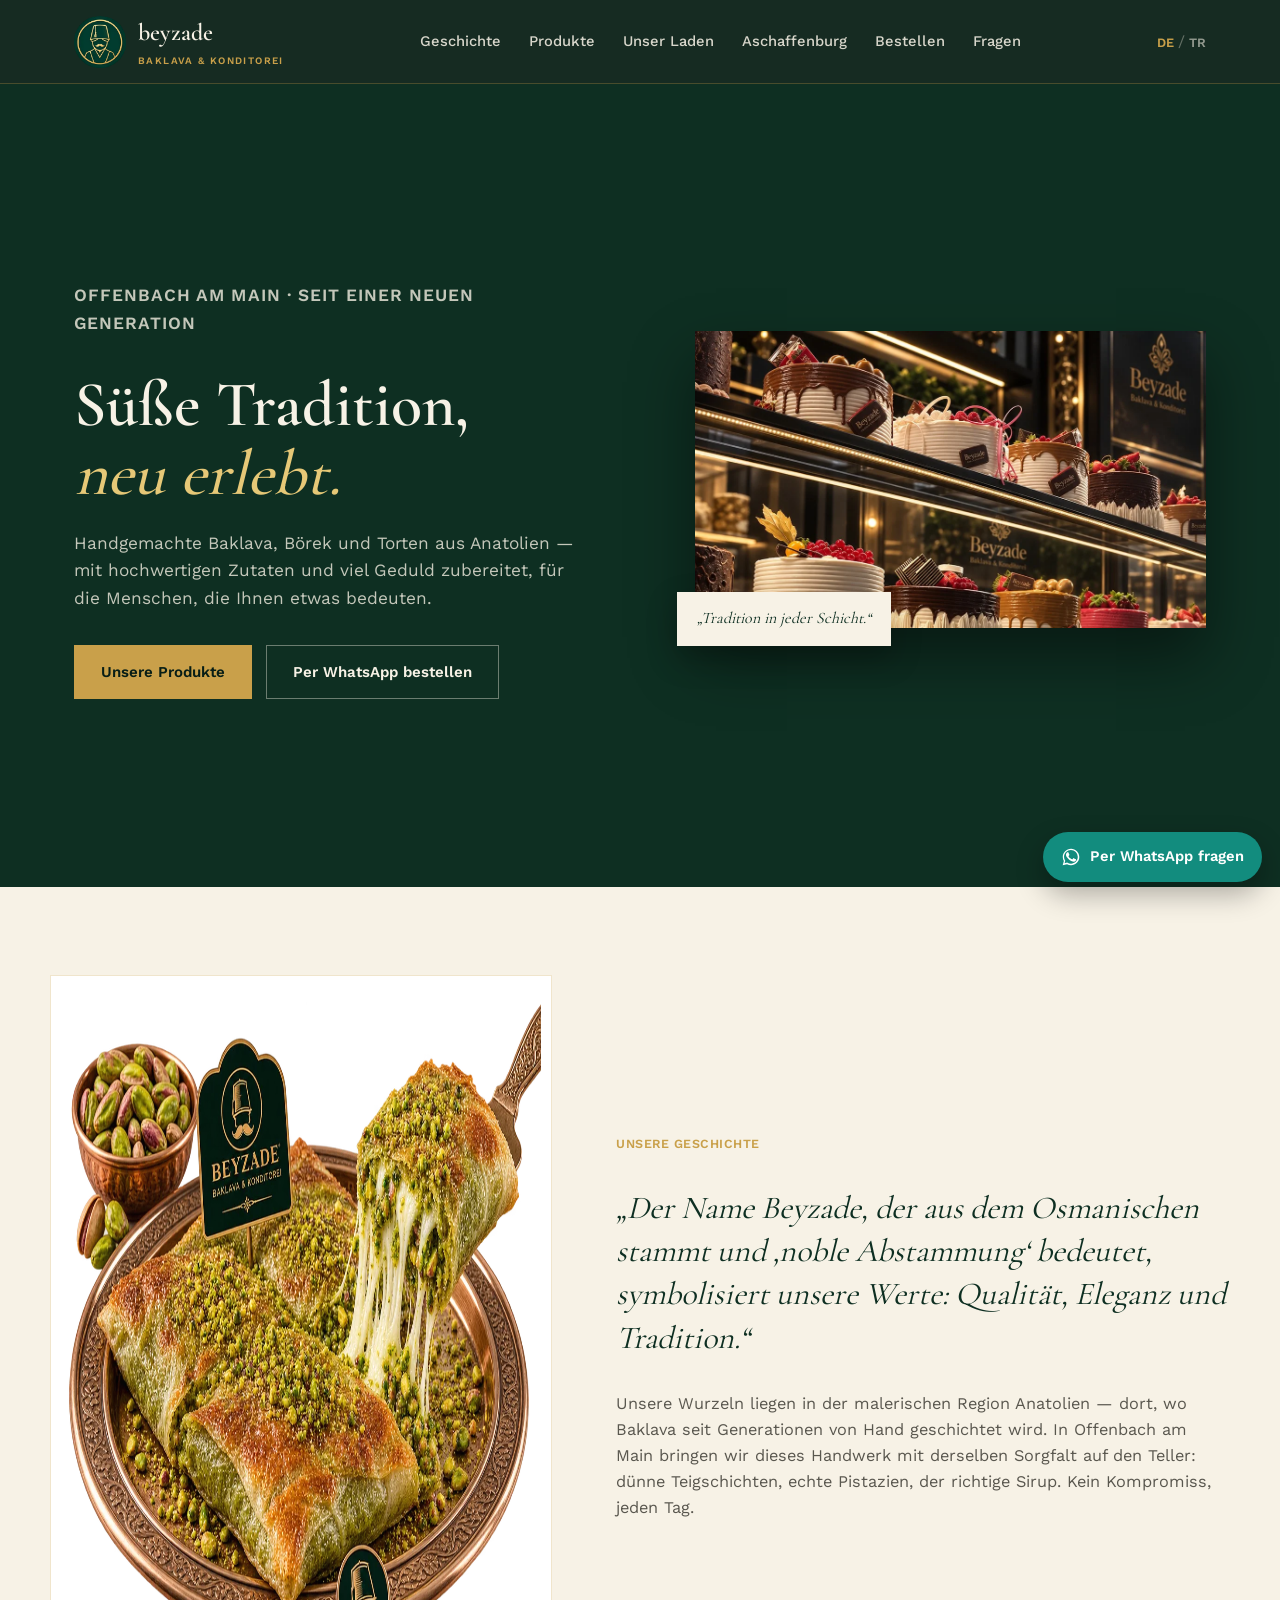
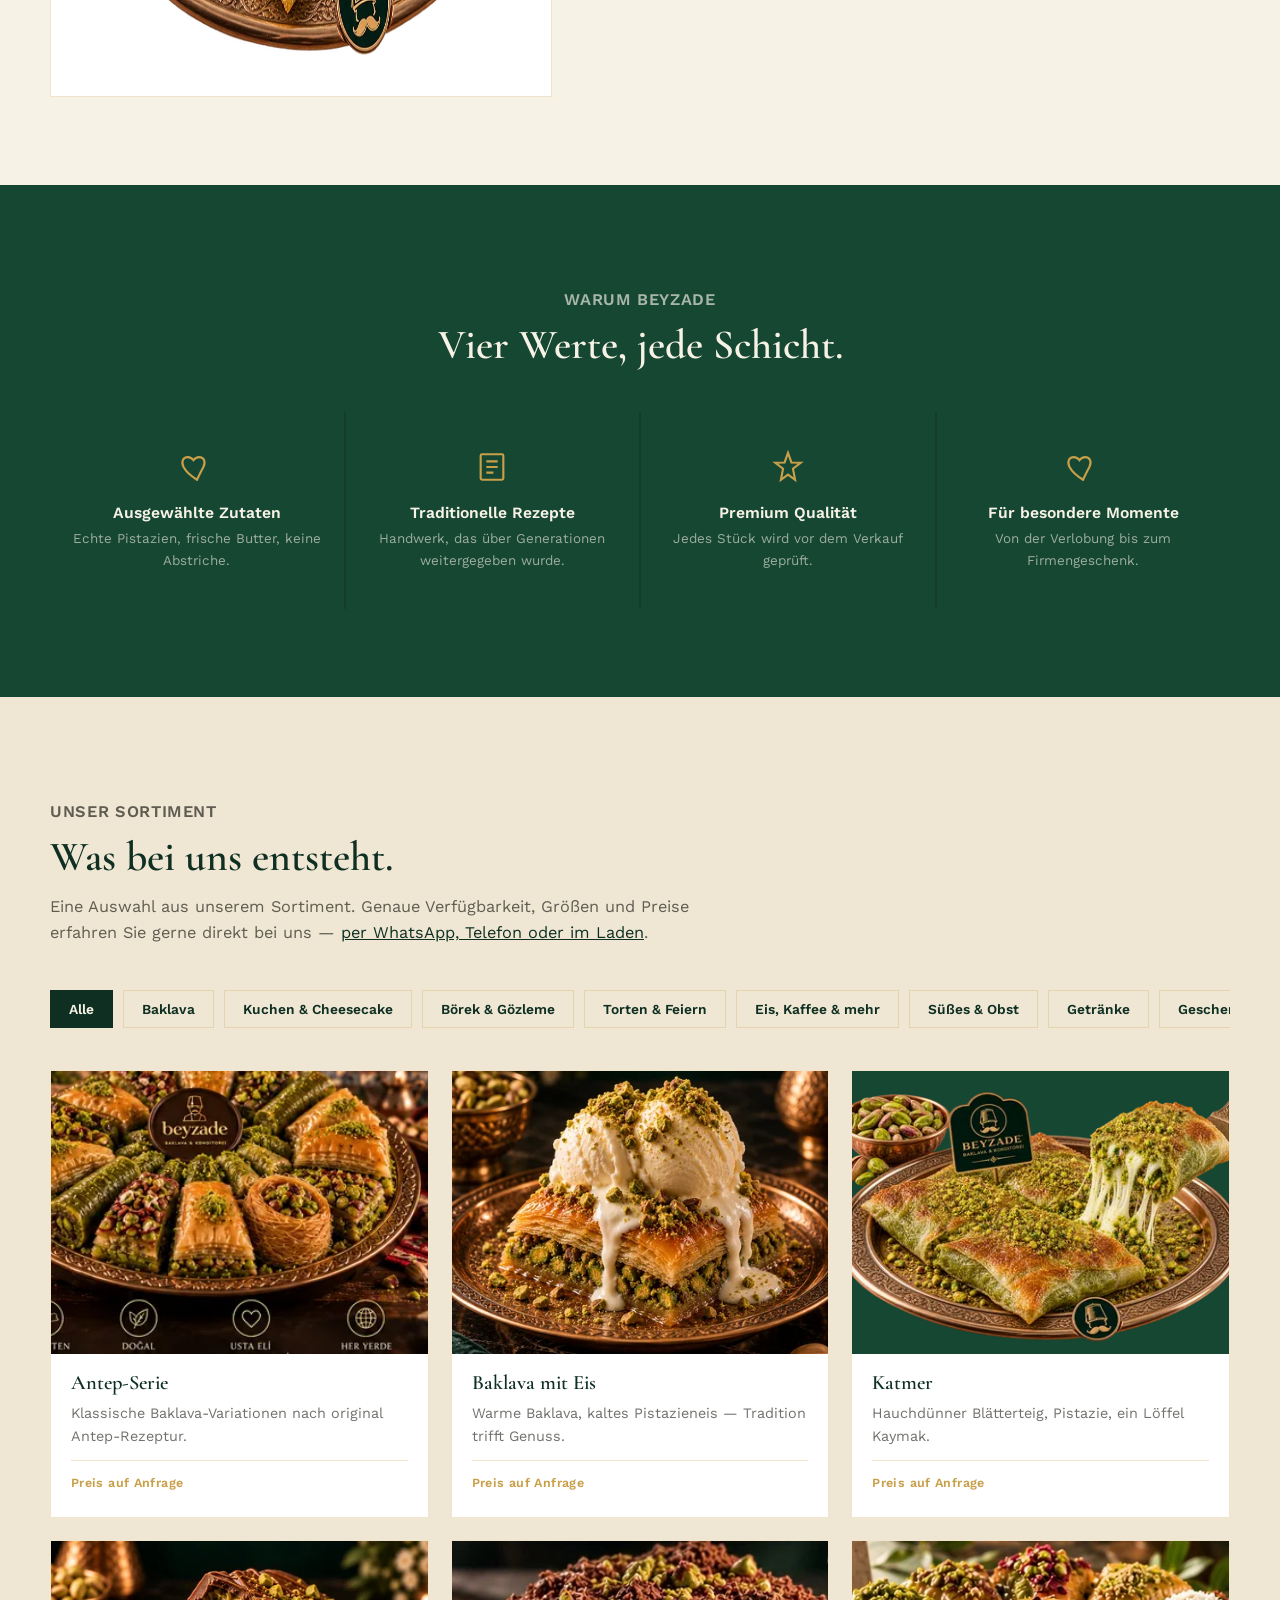
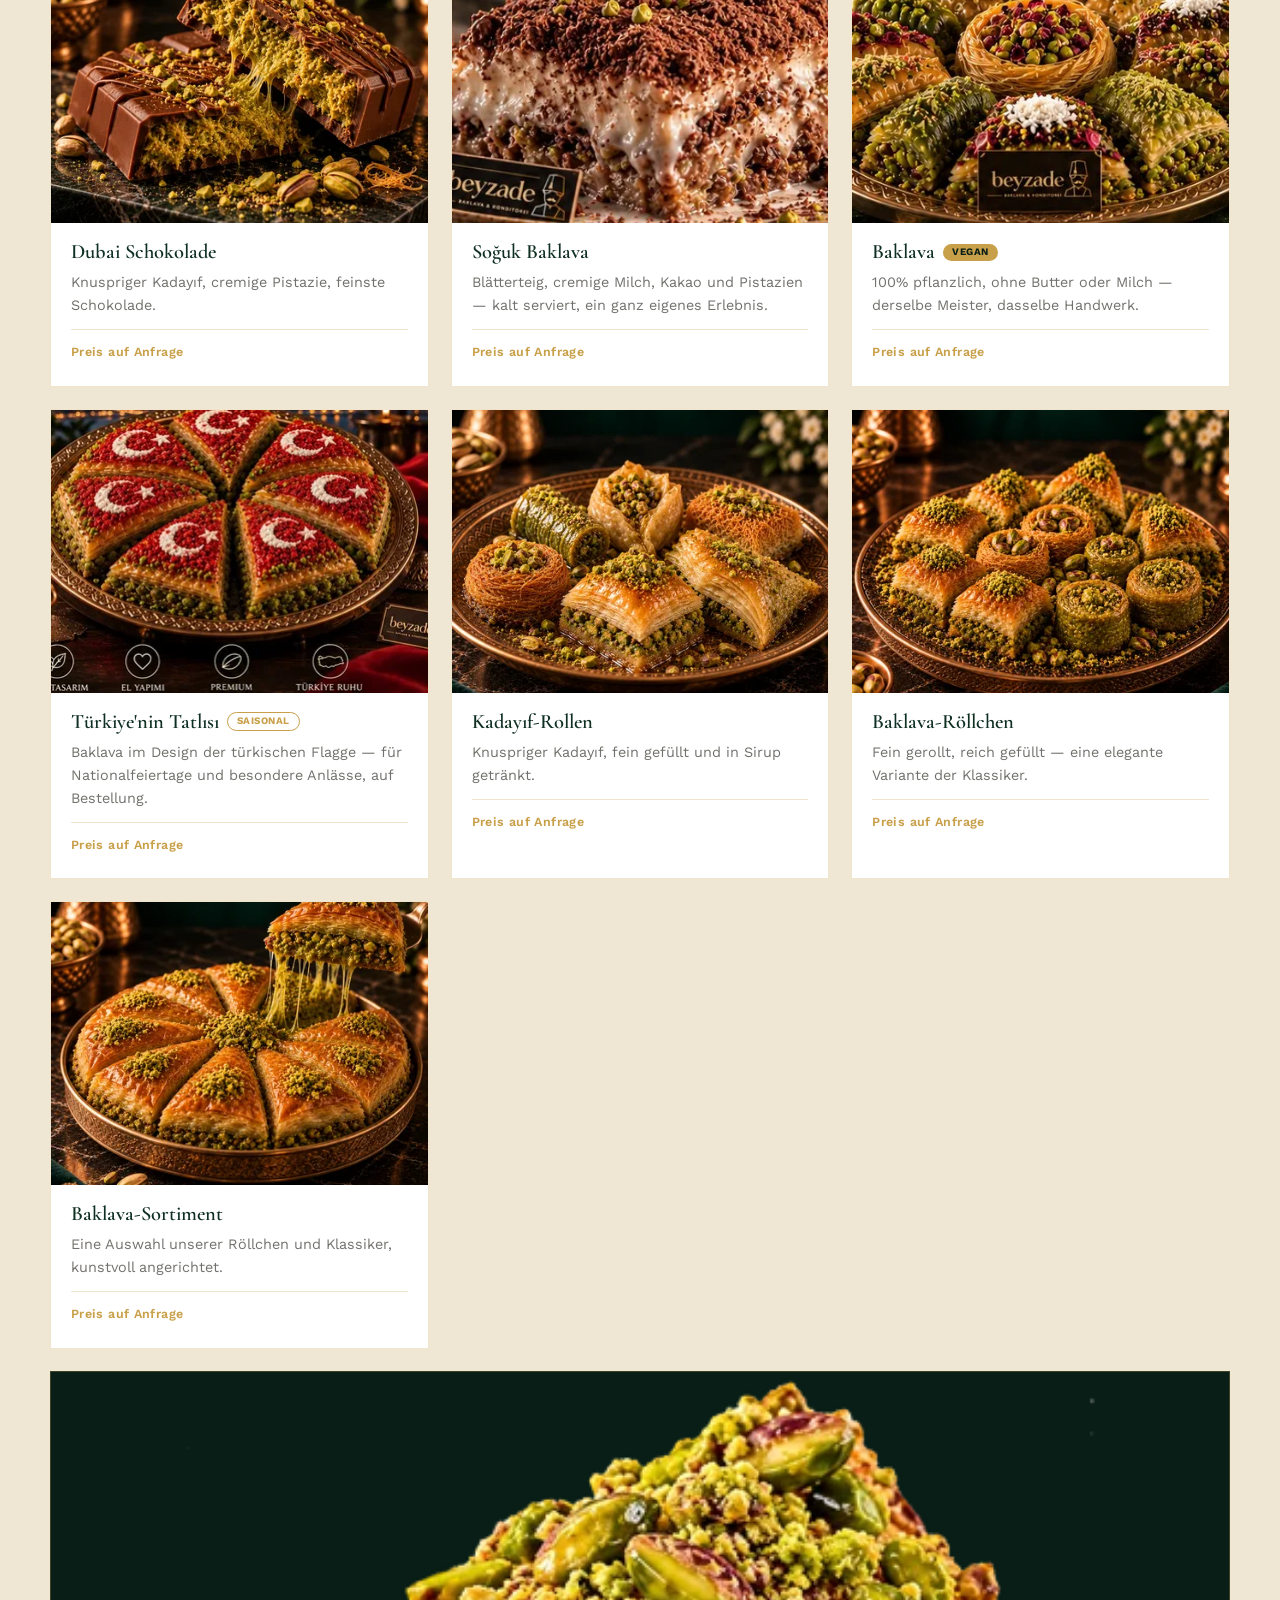
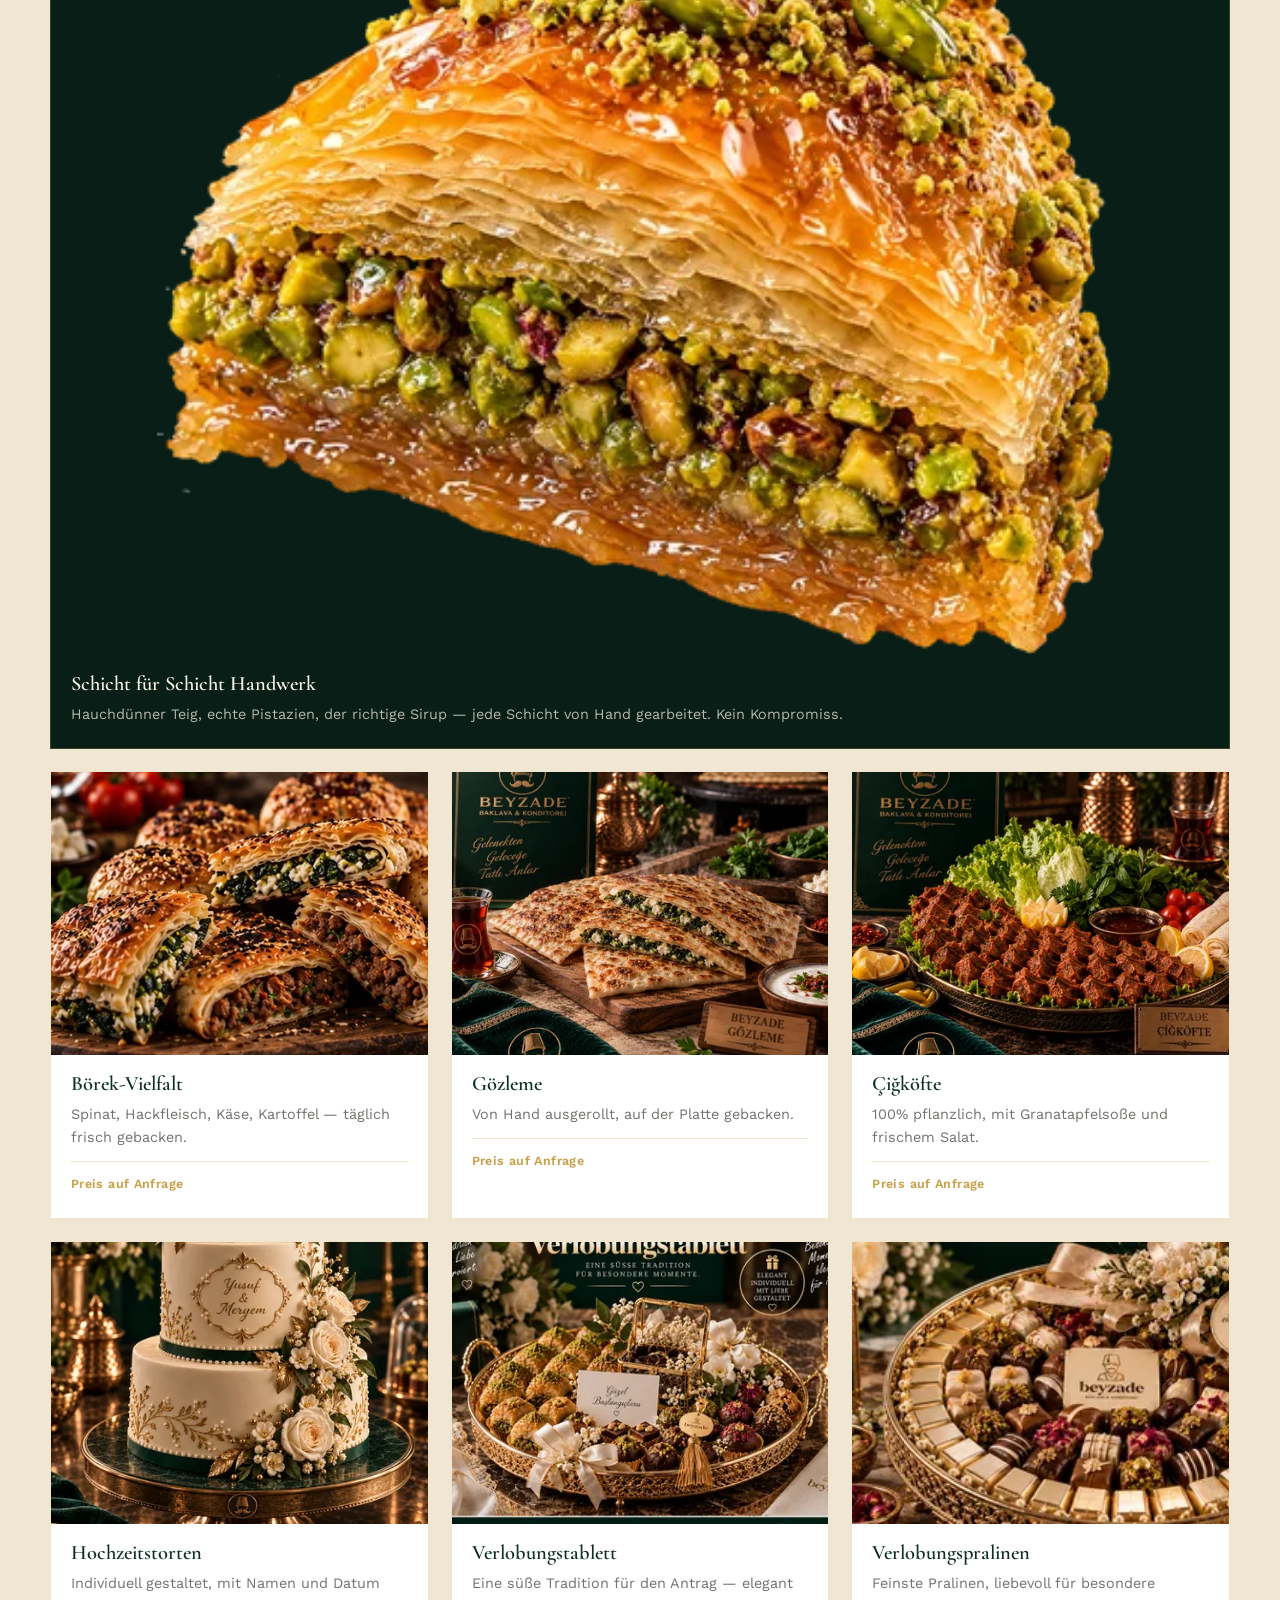
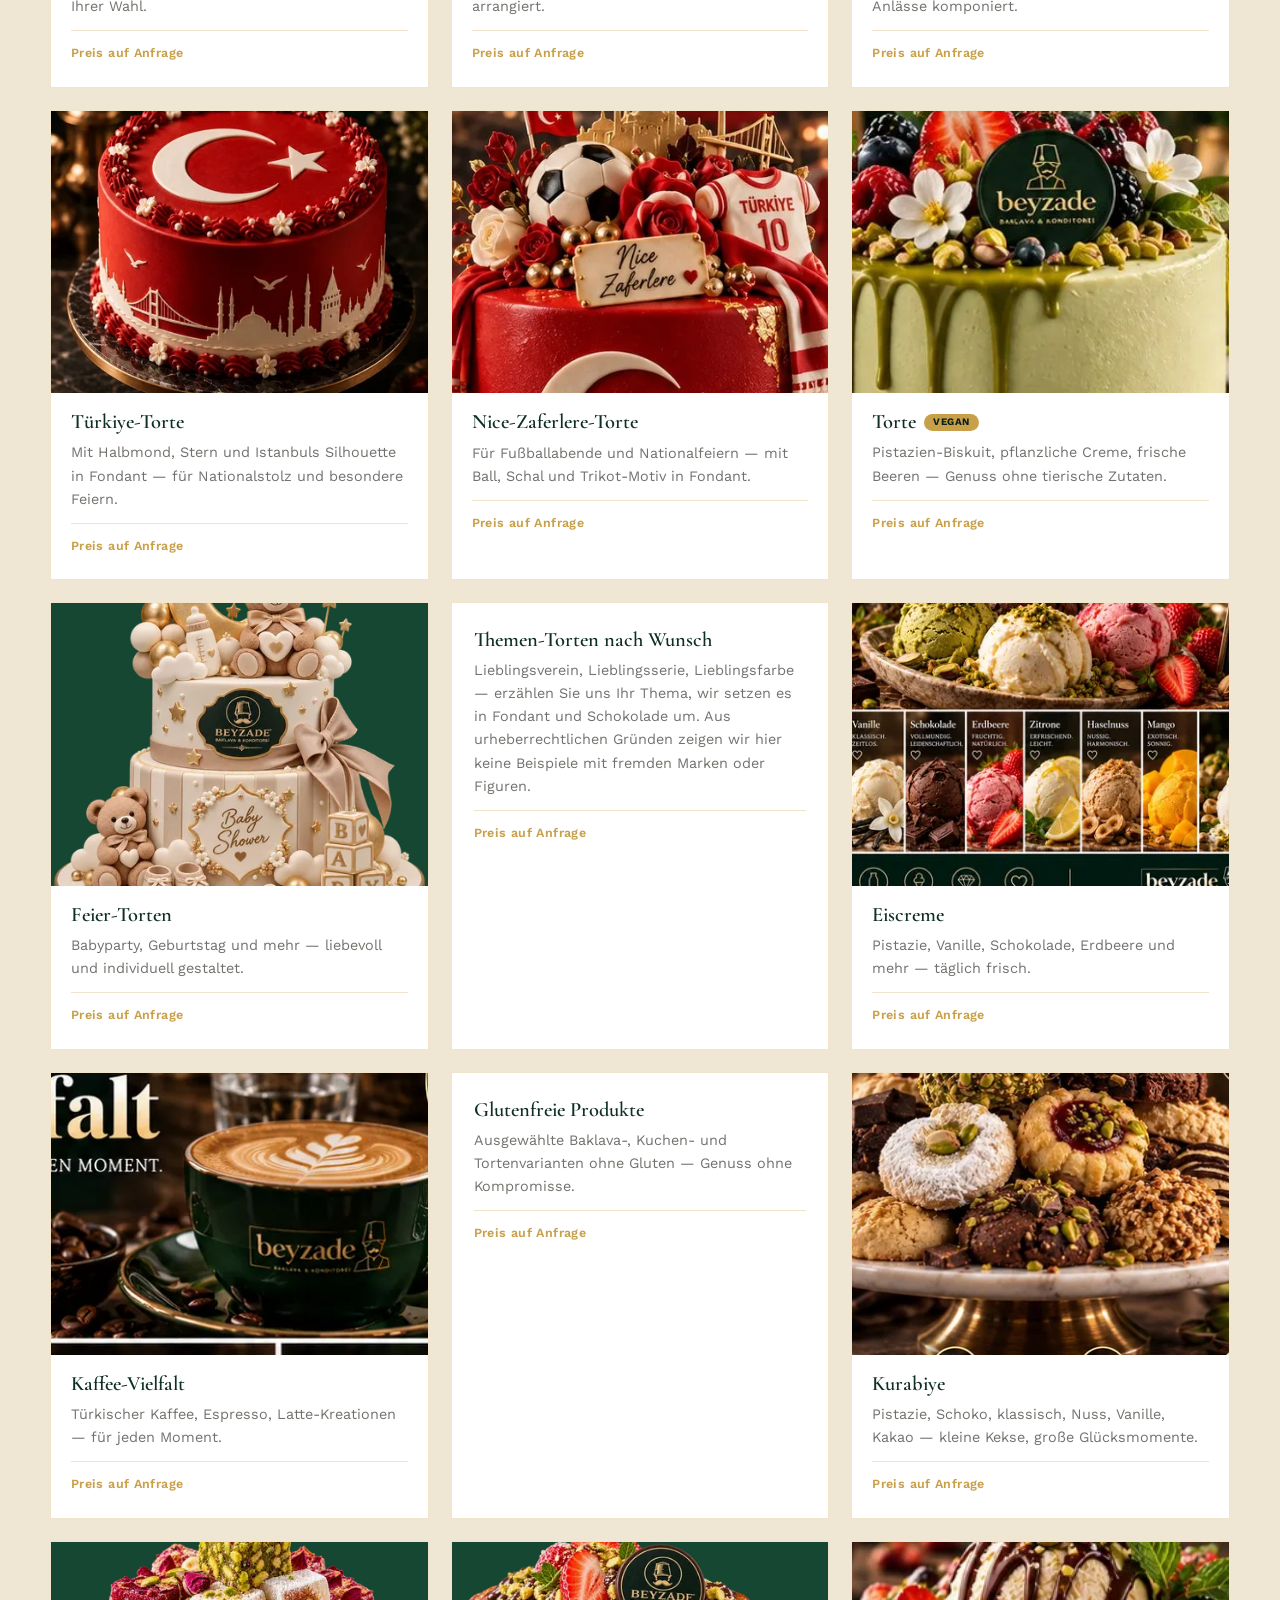
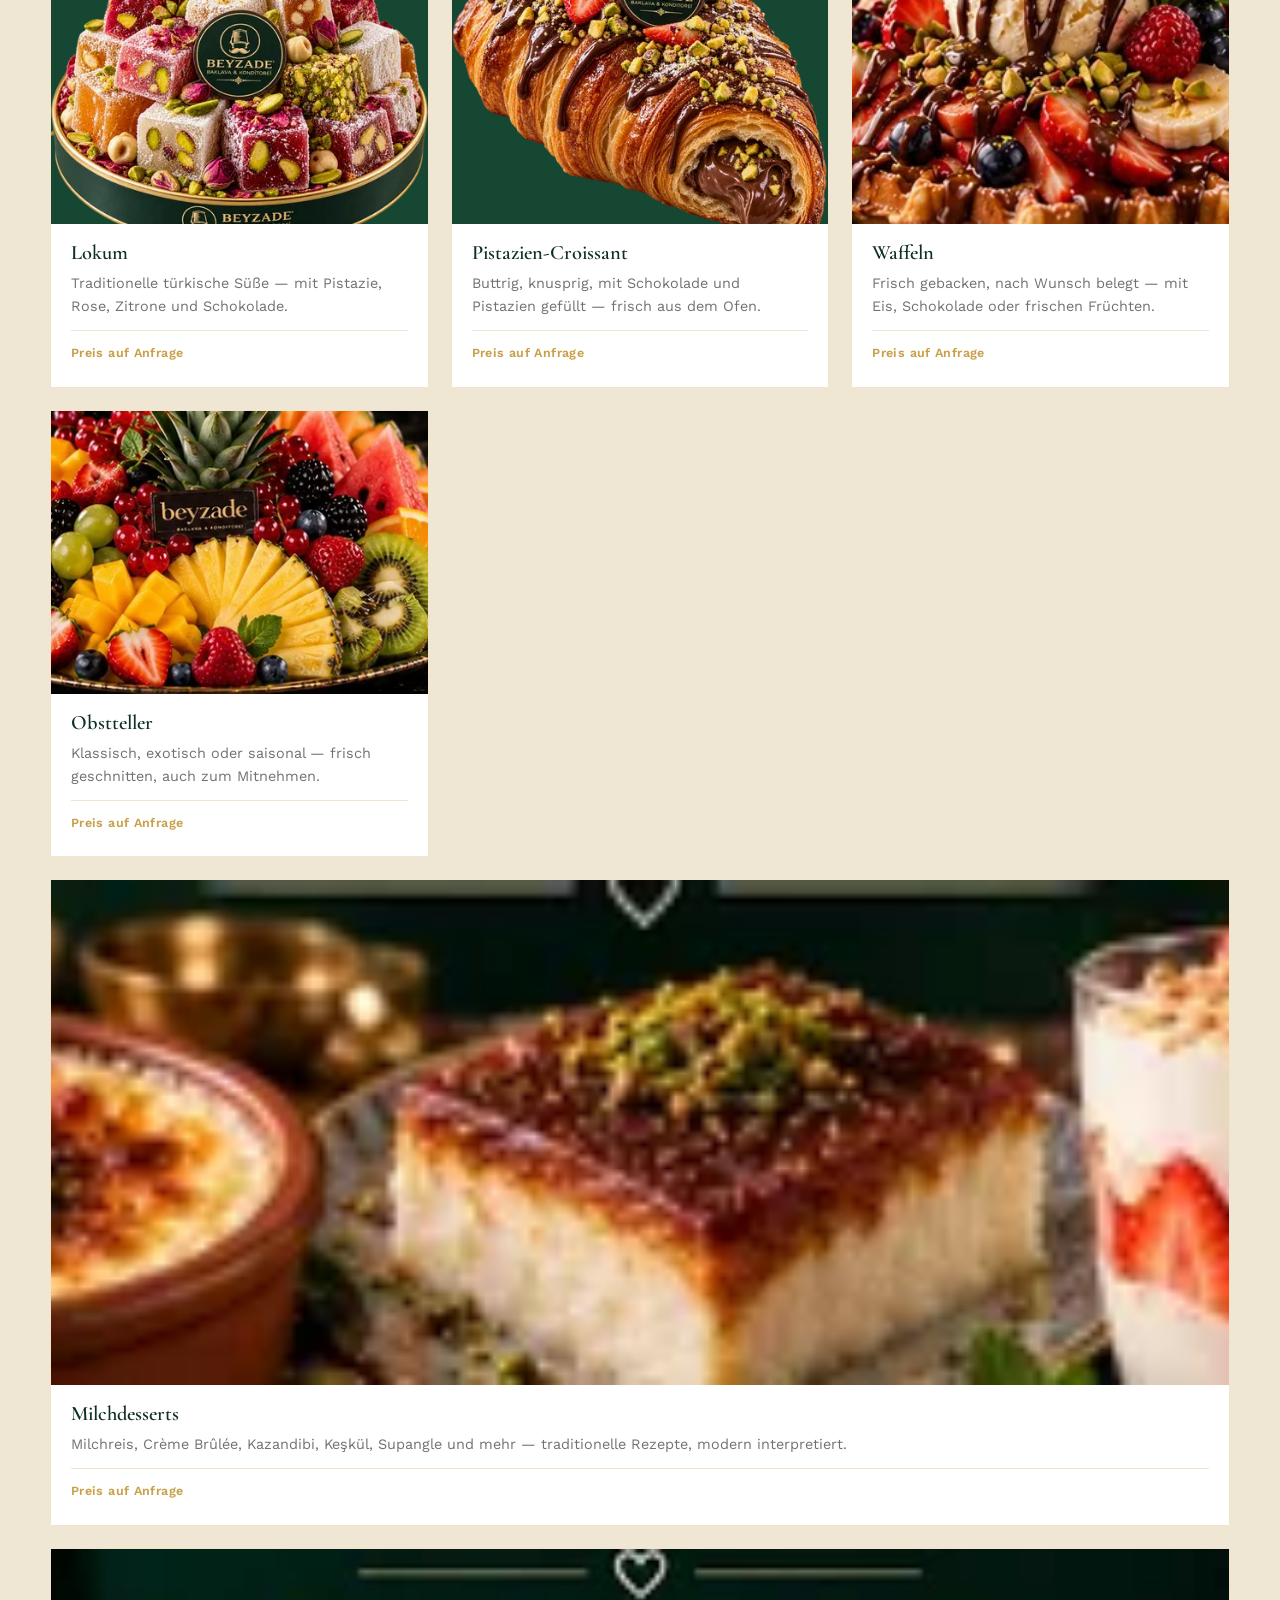
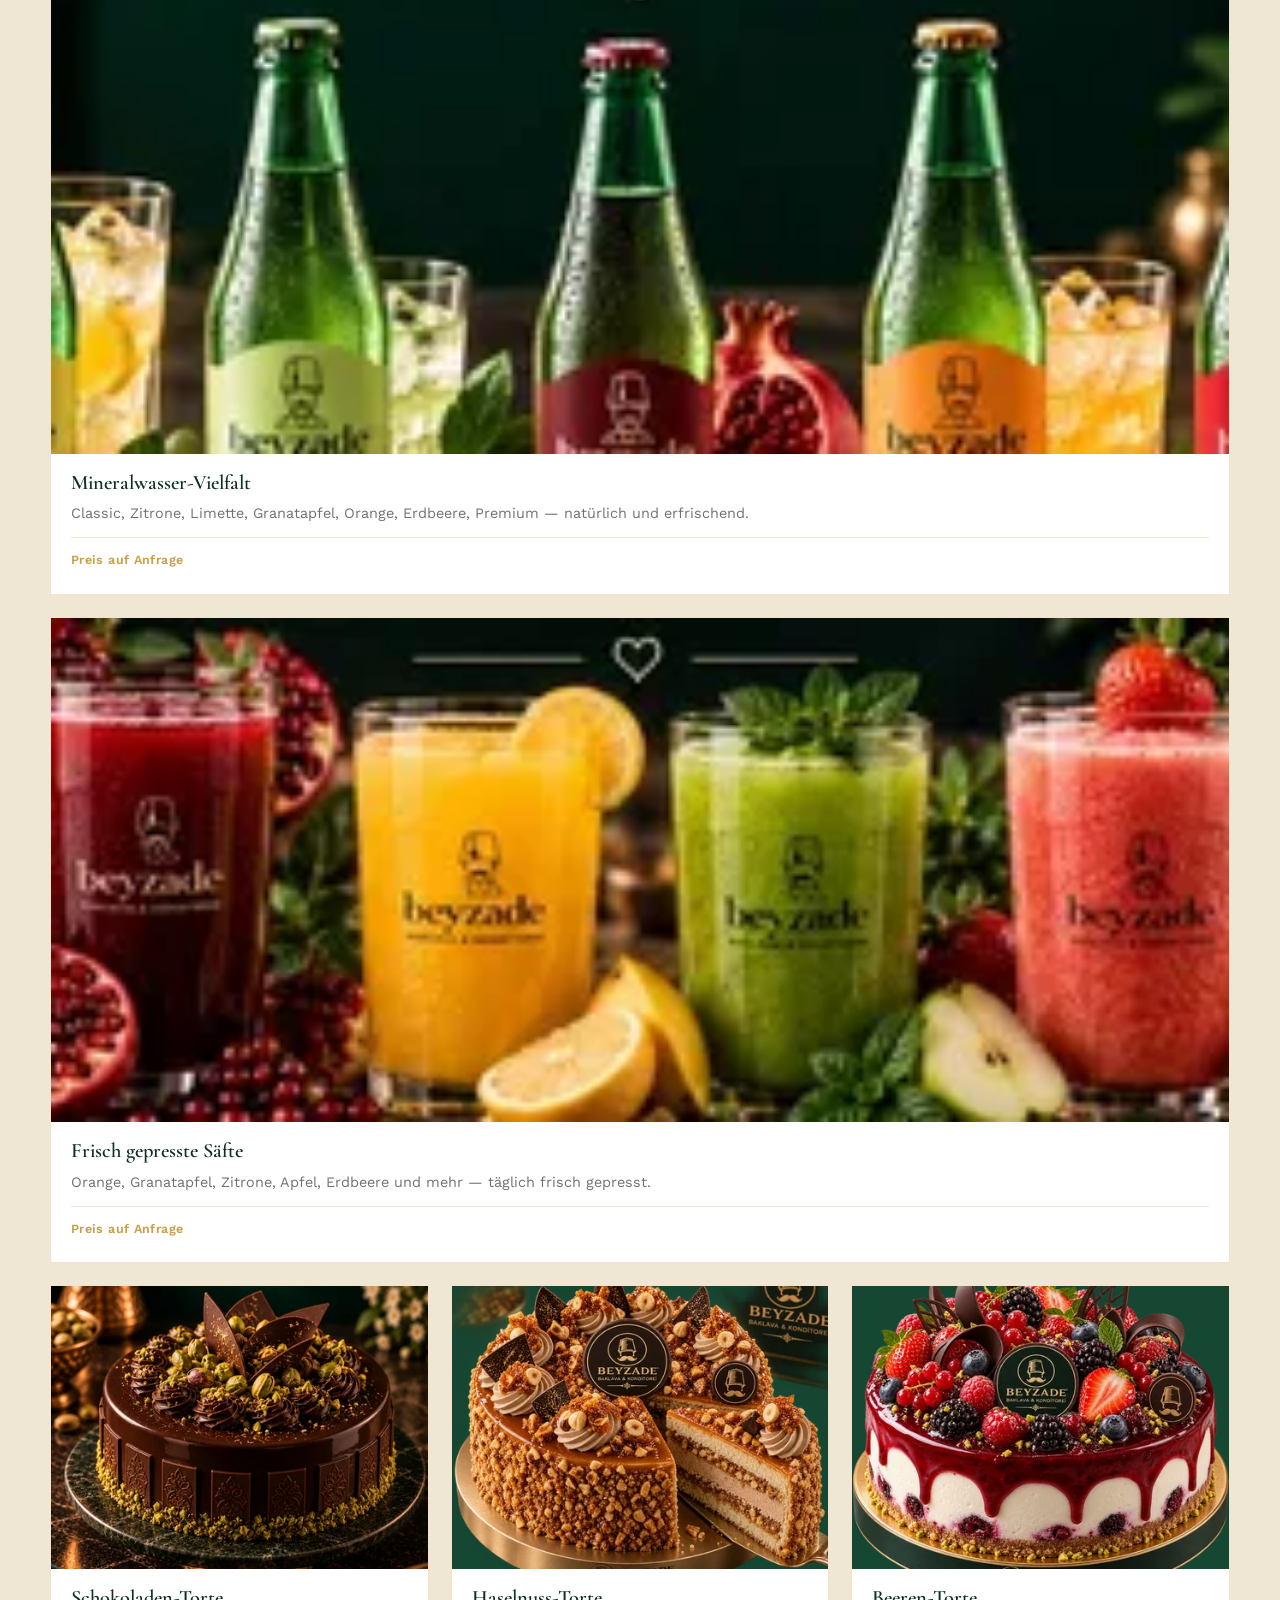
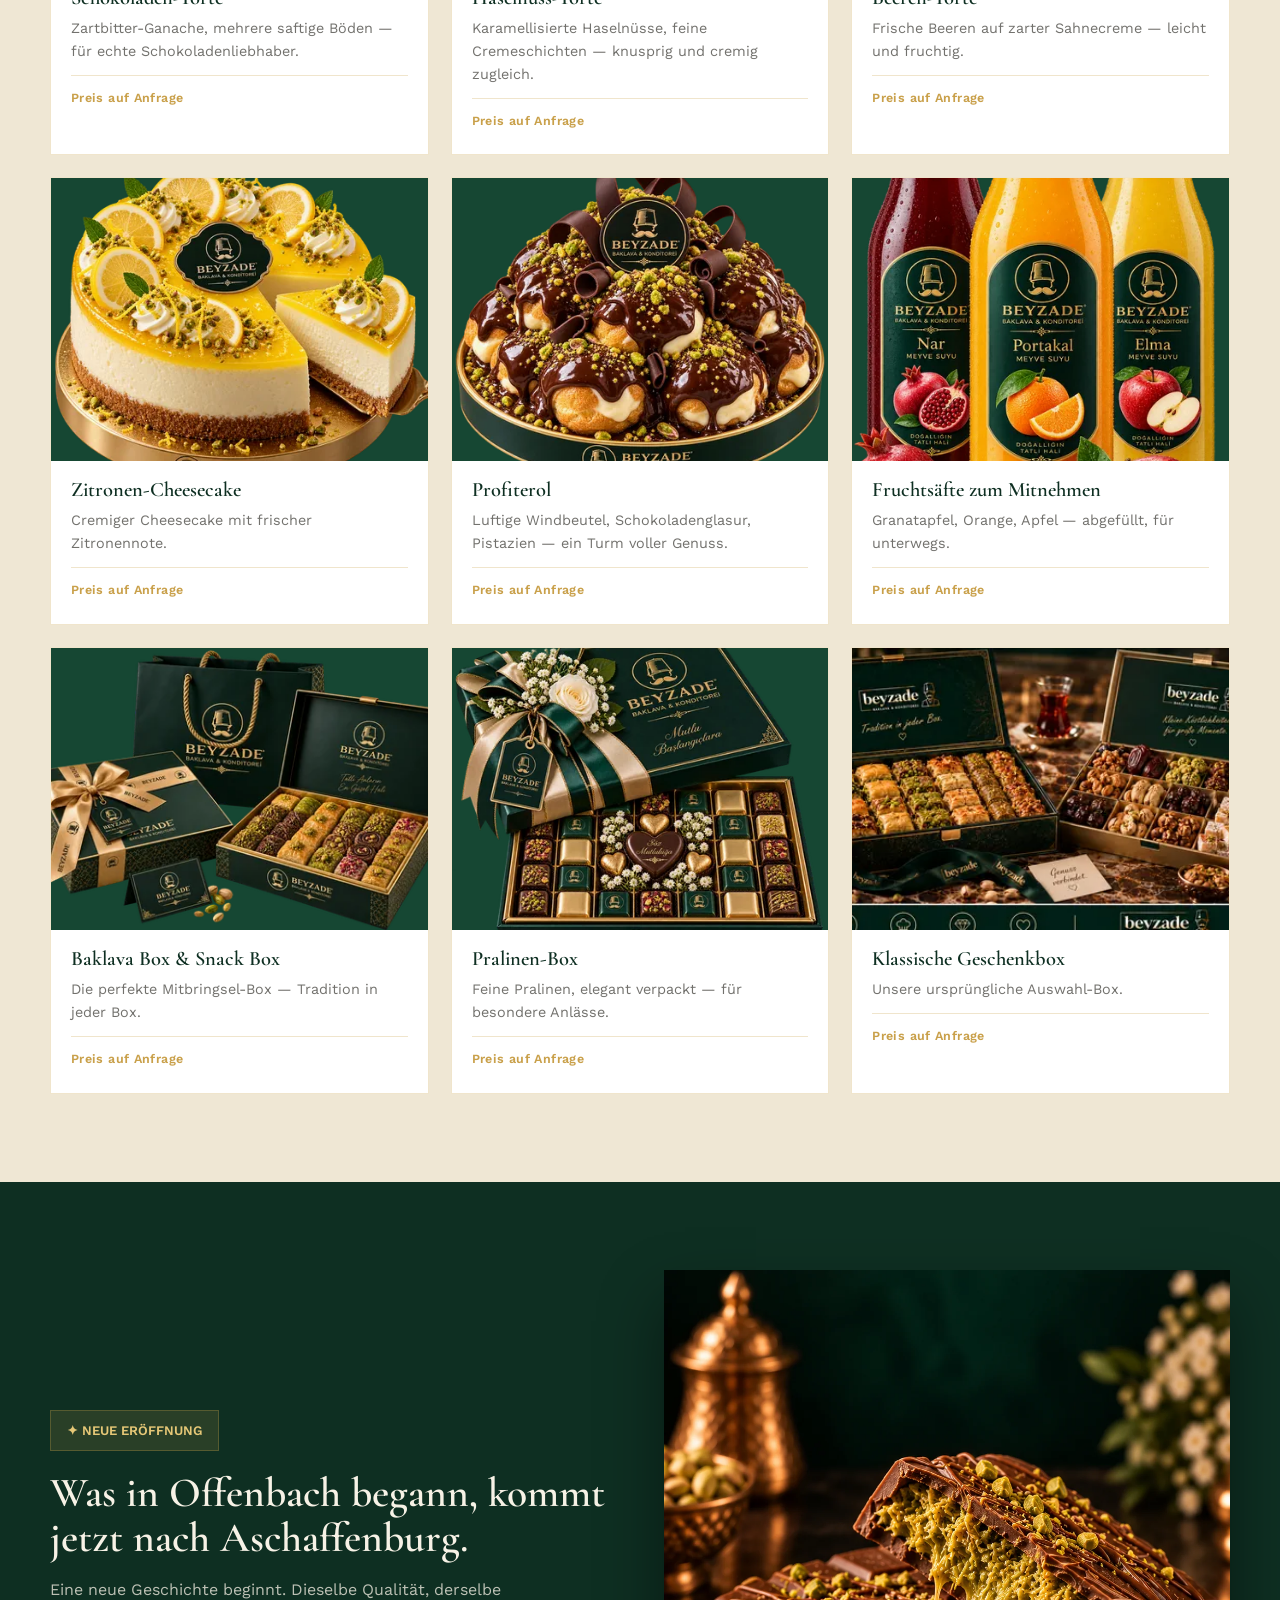
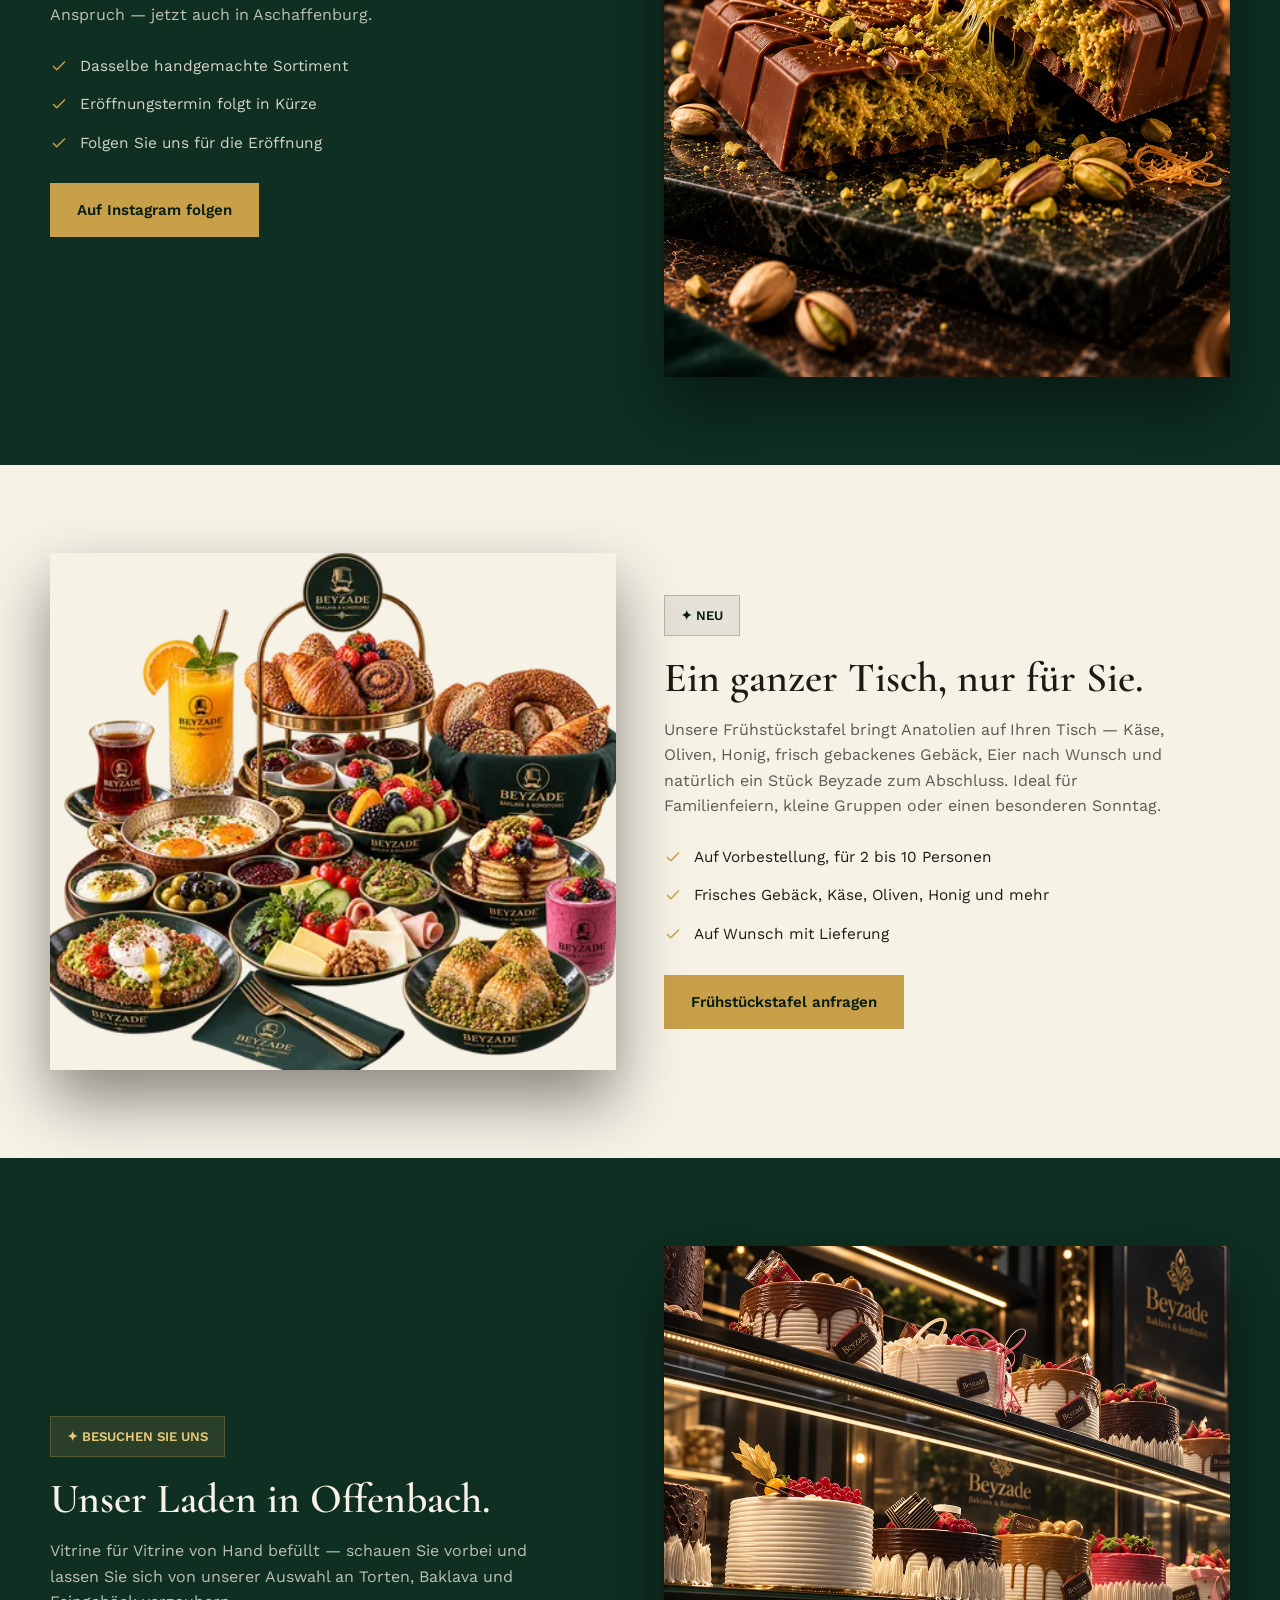
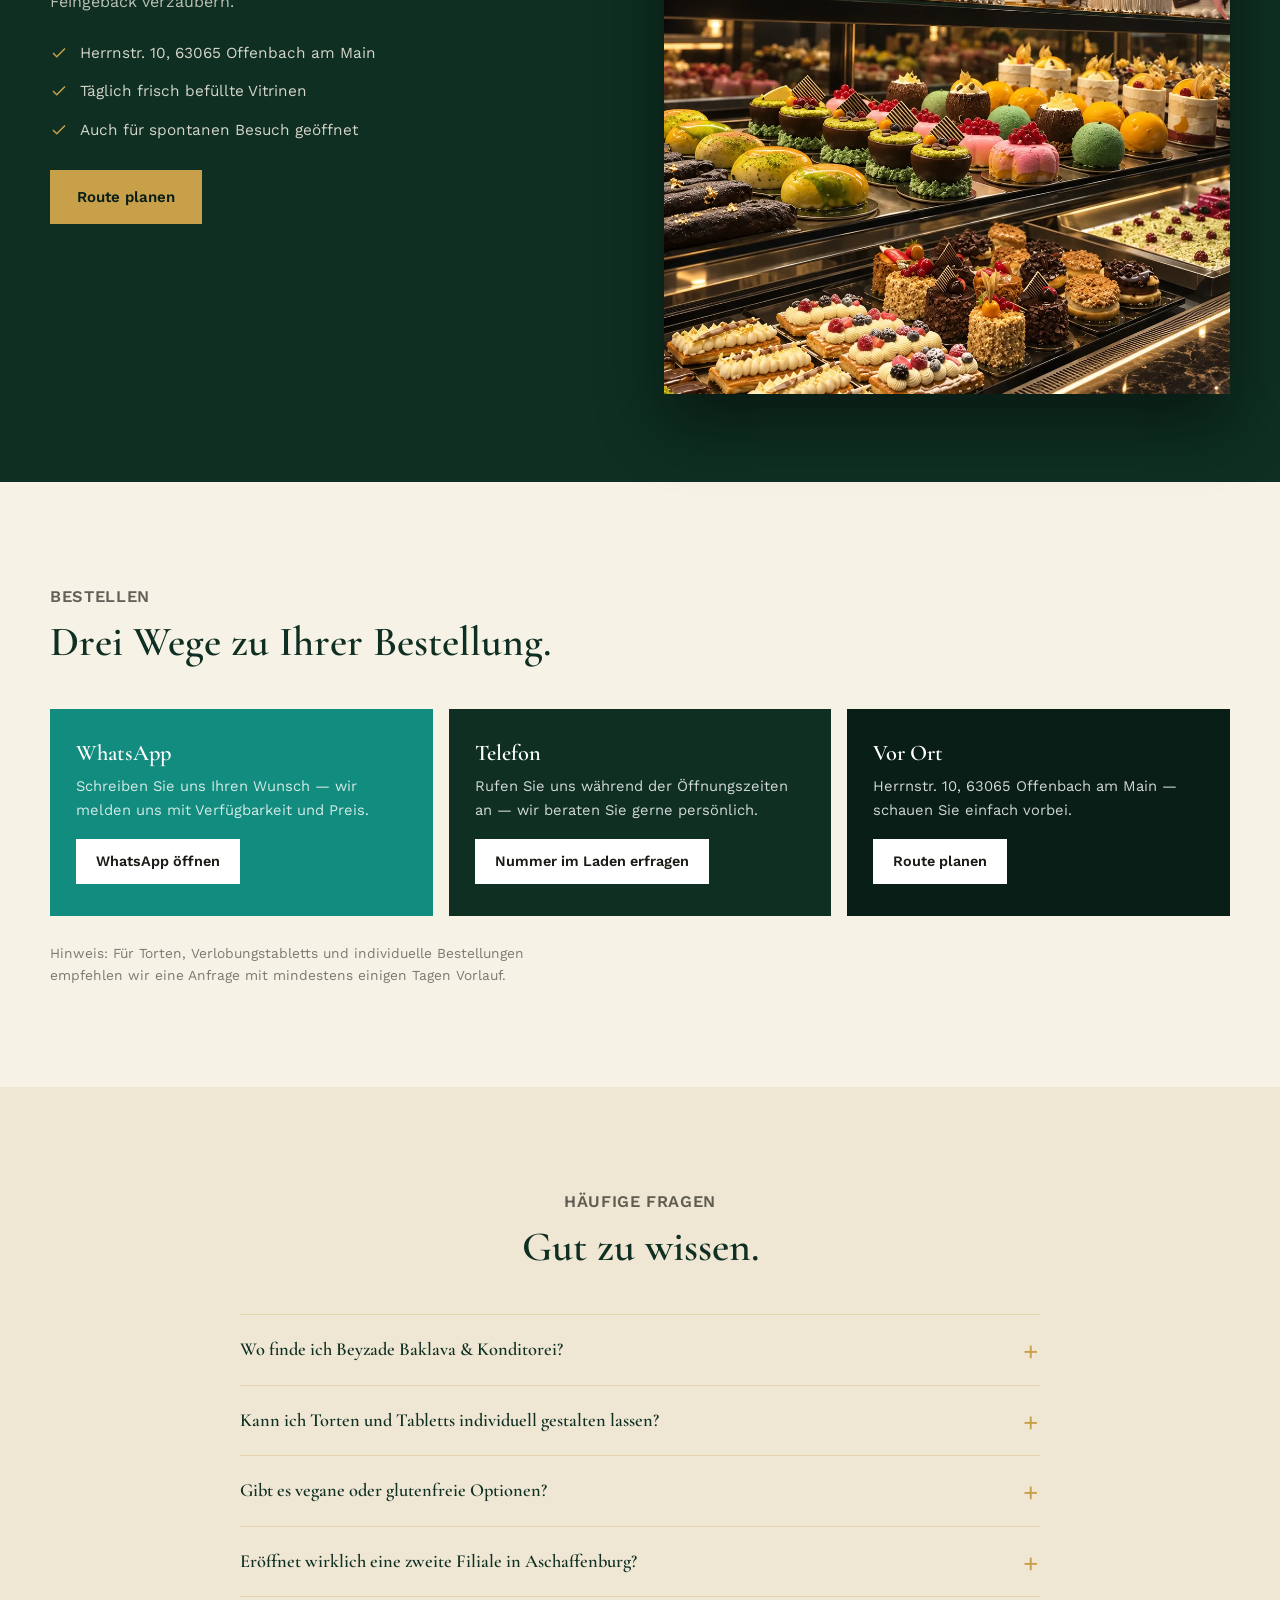
==== commit 9e68ca3c: "Add files via upload" ====
--- a/index.html
+++ b/index.html
@@ -1,25 +1,25 @@
 <!doctype html>
-<html lang="tr">
+<html lang="de">
 <head>
 <meta charset="utf-8">
 <meta name="viewport" content="width=device-width, initial-scale=1">
 <title>Beyzade Baklava & Konditorei — Offenbach am Main</title>
-<meta name="description" content="Offenbach am Main'da Beyzade Baklava & Konditorei: geleneksel Türk baklavası, börek, pasta ve hediye kutuları. Usta işi, taze malzeme, özel anlar.">
-<link rel="canonical" href="https://beyzadebaklava.de/tr/">
-<link rel="alternate" hreflang="de" href="https://beyzadebaklava.de/tr/">
+<meta name="description" content="Beyzade Baklava & Konditorei in Offenbach am Main: traditionelle türkische Baklava, Börek, Torten und Feiertagsboxen. Handwerk, frische Zutaten, besondere Momente.">
+<link rel="canonical" href="https://beyzadebaklava.de/">
+<link rel="alternate" hreflang="de" href="https://beyzadebaklava.de/">
 <link rel="alternate" hreflang="tr" href="https://beyzadebaklava.de/tr/">
 <meta property="og:type" content="website">
 <meta property="og:site_name" content="Beyzade Baklava & Konditorei">
 <meta property="og:title" content="Beyzade Baklava & Konditorei — Offenbach am Main">
 <meta property="og:description" content="Traditionelle türkische Baklava, Börek, Torten und Feiertagsboxen — handgemacht in Offenbach am Main.">
 <meta property="og:image" content="https://beyzadebaklava.de/assets/img/products/antep-serisi.webp">
-<meta property="og:locale" content="tr_TR">
+<meta property="og:locale" content="de_DE">
 <meta name="twitter:card" content="summary_large_image">
 <meta name="theme-color" content="#0e2f22">
-<link rel="icon" href="../assets/img/favicon.ico" sizes="any">
-<link rel="icon" type="image/png" sizes="32x32" href="../assets/img/favicon-32.png">
-<link rel="apple-touch-icon" href="../assets/img/apple-touch-icon.png">
-<link rel="stylesheet" href="../assets/css/style.css">
+<link rel="icon" href="assets/img/favicon.ico" sizes="any">
+<link rel="icon" type="image/png" sizes="32x32" href="assets/img/favicon-32.png">
+<link rel="apple-touch-icon" href="assets/img/apple-touch-icon.png">
+<link rel="stylesheet" href="assets/css/style.css">
 <script type="application/ld+json">
 {
   "@context": "https://schema.org",
@@ -48,23 +48,23 @@
 
 <header class="topbar">
   <div class="topbar-inner">
-    <a class="brand" href="../">
-      <img src="../assets/img/emblem-sm.webp" width="52" height="52" alt="">
+    <a class="brand" href="/">
+      <img src="assets/img/emblem-sm.webp" width="52" height="52" alt="">
       <span>
         <span class="brand-word">beyzade</span>
         <span class="brand-sub">BAKLAVA &amp; KONDITOREI</span>
       </span>
     </a>
     <nav class="nav" id="mainNav">
-      <a href="#hikaye">Hikayemiz</a>
-      <a href="#urunler">Ürünler</a>
-      <a href="#magaza">Mağazamız</a>
+      <a href="#geschichte">Geschichte</a>
+      <a href="#produkte">Produkte</a>
+      <a href="#laden">Unser Laden</a>
       <a href="#aschaffenburg">Aschaffenburg</a>
-      <a href="#siparis">Sipariş</a>
-      <a href="#sss">SSS</a>
+      <a href="#bestellen">Bestellen</a>
+      <a href="#faq">Fragen</a>
     </nav>
     <div class="topbar-actions">
-      <span class="lang-switch"><a href="../">DE</a><span>/</span><a class="active" href="/tr/">TR</a></span>
+      <span class="lang-switch"><a class="active" href="/">DE</a><span>/</span><a href="/tr/">TR</a></span>
       <button class="nav-toggle" id="navToggle" aria-label="Menü">☰</button>
     </div>
   </div>
@@ -73,35 +73,38 @@
 <section class="hero">
   <div class="hero-inner">
     <div>
-      <p class="hero-eyebrow">OFFENBACH AM MAIN</p>
-      <h1>Tatlı gelenek, <em>yeniden.</em></h1>
-      <p>Anadolu'dan gelen bir gelenekle, elde yapılan baklava, börek ve
-         pastalar — kaliteli malzeme ve sabırla hazırlanır, sevdikleriniz için.</p>
+      <p class="hero-eyebrow">OFFENBACH AM MAIN · SEIT EINER NEUEN GENERATION</p>
+      <h1>Süße Tradition, <em>neu erlebt.</em></h1>
+      <p>Handgemachte Baklava, Börek und Torten aus Anatolien — mit
+         hochwertigen Zutaten und viel Geduld zubereitet, für die
+         Menschen, die Ihnen etwas bedeuten.</p>
       <div class="hero-ctas">
-        <a class="btn btn-gold" href="#produkte">Ürünlerimiz</a>
-        <a class="btn btn-ghost" href="https://wa.me/491511106060X" target="_blank" rel="noopener">WhatsApp ile sipariş</a>
+        <a class="btn btn-gold" href="#produkte">Unsere Produkte</a>
+        <a class="btn btn-ghost" href="https://wa.me/491511106060X" target="_blank" rel="noopener">Per WhatsApp bestellen</a>
       </div>
     </div>
     <div class="hero-visual">
-      <img src="../assets/img/products/magaza-vitrini-hero.webp" width="1100" height="640" alt="Beyzade vitrini, pastalar" loading="eager">
-      <div class="tag">„Her katmanda bir gelenek.“</div>
-    </div>
-  </div>
-</section>
-
-<section class="story" id="hikaye">
+      <img src="assets/img/products/magaza-vitrini-hero.webp" width="1100" height="640" alt="Beyzade Vitrine mit Torten" loading="eager">
+      <div class="tag">„Tradition in jeder Schicht.“</div>
+    </div>
+  </div>
+</section>
+
+<section class="story" id="geschichte">
   <div class="section-inner story-grid">
     <div class="story-figure">
-      <img src="../assets/img/products/katmer.webp" width="900" height="700" alt="Fıstıklı ve kaymaklı katmer" loading="lazy">
-    </div>
-    <div>
-      <p class="eyebrow">HİKAYEMİZ</p>
-      <p class="story-quote">„Osmanlıcadan gelen ve ‚soylu köken‘ anlamına gelen Beyzade ismi,
-        değerlerimizi simgeliyor: kalite, zarafet ve gelenek.“</p>
-      <p class="body">Köklerimiz, baklavanın nesillerdir elle katlandığı Anadolu'nun o
-        güzel topraklarında. Offenbach am Main'de bu ustalığı aynı
-        titizlikle sofraya taşıyoruz: ince yufka, gerçek fıstık, doğru
-        şerbet. Her gün, ödünsüz.</p>
+      <img src="assets/img/products/katmer.webp" width="900" height="700" alt="Katmer mit Pistazie und Kaymak" loading="lazy">
+    </div>
+    <div>
+      <p class="eyebrow">UNSERE GESCHICHTE</p>
+      <p class="story-quote">„Der Name Beyzade, der aus dem Osmanischen
+        stammt und ‚noble Abstammung‘ bedeutet, symbolisiert unsere Werte:
+        Qualität, Eleganz und Tradition.“</p>
+      <p class="body">Unsere Wurzeln liegen in der malerischen Region
+        Anatolien — dort, wo Baklava seit Generationen von Hand geschichtet
+        wird. In Offenbach am Main bringen wir dieses Handwerk mit
+        derselben Sorgfalt auf den Teller: dünne Teigschichten, echte
+        Pistazien, der richtige Sirup. Kein Kompromiss, jeden Tag.</p>
     </div>
   </div>
 </section>
@@ -109,276 +112,276 @@
 <section class="badges" id="werte">
   <div class="section-inner">
     <div class="section-head center">
-      <p class="eyebrow">NEDEN BEYZADE</p>
-      <h2>Dört değer, her katmanda.</h2>
+      <p class="eyebrow">WARUM BEYZADE</p>
+      <h2>Vier Werte, jede Schicht.</h2>
     </div>
     <div class="badge-grid">
       <div class="badge-item">
         <svg viewBox="0 0 24 24" fill="none" stroke="currentColor" stroke-width="1.5"><path d="M12 21s-7-4.35-9.5-9C.7 8.4 2 5 5.5 5c2 0 3.3 1.2 4 2.2C10.2 6.2 11.5 5 13.5 5 17 5 18.3 8.4 16.5 12 14 16.65 12 21 12 21z"/></svg>
-        <h3>Seçme Malzeme</h3>
-        <p>Gerçek fıstık, taze tereyağı, ödün yok.</p>
+        <h3>Ausgewählte Zutaten</h3>
+        <p>Echte Pistazien, frische Butter, keine Abstriche.</p>
       </div>
       <div class="badge-item">
         <svg viewBox="0 0 24 24" fill="none" stroke="currentColor" stroke-width="1.5"><rect x="4" y="3" width="16" height="18" rx="1"/><path d="M8 8h8M8 12h8M8 16h5"/></svg>
-        <h3>Geleneksel Tarifler</h3>
-        <p>Nesilden nesile aktarılan ustalık.</p>
+        <h3>Traditionelle Rezepte</h3>
+        <p>Handwerk, das über Generationen weitergegeben wurde.</p>
       </div>
       <div class="badge-item">
         <svg viewBox="0 0 24 24" fill="none" stroke="currentColor" stroke-width="1.5"><path d="M12 2l2.4 6.8L21 9l-5.5 4.2L17 21l-5-3.6L7 21l1.5-7.8L3 9l6.6-.2z"/></svg>
-        <h3>Premium Kalite</h3>
-        <p>Her parça satılmadan önce kontrol edilir.</p>
+        <h3>Premium Qualität</h3>
+        <p>Jedes Stück wird vor dem Verkauf geprüft.</p>
       </div>
       <div class="badge-item">
         <svg viewBox="0 0 24 24" fill="none" stroke="currentColor" stroke-width="1.5"><path d="M12 21s-7-4.35-9.5-9C.7 8.4 2 5 5.5 5c2 0 3.3 1.2 4 2.2C10.2 6.2 11.5 5 13.5 5 17 5 18.3 8.4 16.5 12 14 16.65 12 21 12 21z"/></svg>
-        <h3>Özel Anlar İçin</h3>
-        <p>Kız istemeden kurumsal hediyeye kadar.</p>
-      </div>
-    </div>
-  </div>
-</section>
-
-<section class="showcase" id="urunler">
+        <h3>Für besondere Momente</h3>
+        <p>Von der Verlobung bis zum Firmengeschenk.</p>
+      </div>
+    </div>
+  </div>
+</section>
+
+<section class="showcase" id="produkte">
   <div class="section-inner">
     <div class="section-head">
-      <p class="eyebrow">ÜRÜNLERİMİZ</p>
-      <h2>Sofranıza gelenler.</h2>
-      <p>Ürünlerimizden bir seçki. Güncel stok, boy ve fiyat bilgisi için
-        bizimle iletişime geçin —
-        <a href="#siparis" style="color:var(--forest); text-decoration:underline;">WhatsApp, telefon veya mağazadan</a>.</p>
+      <p class="eyebrow">UNSER SORTIMENT</p>
+      <h2>Was bei uns entsteht.</h2>
+      <p>Eine Auswahl aus unserem Sortiment. Genaue Verfügbarkeit,
+        Größen und Preise erfahren Sie gerne direkt bei uns —
+        <a href="#bestellen" style="color:var(--forest); text-decoration:underline;">per WhatsApp, Telefon oder im Laden</a>.</p>
     </div>
 
     <div class="cat-tabs" id="catTabs" role="tablist">
-      <button class="cat-tab" data-cat="all" aria-selected="true">Tümü</button>
+      <button class="cat-tab" data-cat="all" aria-selected="true">Alle</button>
       <button class="cat-tab" data-cat="baklava">Baklava</button>
-      <button class="cat-tab" data-cat="kek">Kek &amp; Cheesecake</button>
+      <button class="cat-tab" data-cat="kek">Kuchen &amp; Cheesecake</button>
       <button class="cat-tab" data-cat="borek">Börek &amp; Gözleme</button>
-      <button class="cat-tab" data-cat="torten">Pasta &amp; Özel Günler</button>
-      <button class="cat-tab" data-cat="genuss">Dondurma, Kahve &amp; Diğer</button>
-      <button class="cat-tab" data-cat="tatlilar">Tatlılar &amp; Meyve</button>
-      <button class="cat-tab" data-cat="getraenke">İçecekler</button>
-      <button class="cat-tab" data-cat="box">Hediye Kutuları</button>
+      <button class="cat-tab" data-cat="torten">Torten &amp; Feiern</button>
+      <button class="cat-tab" data-cat="genuss">Eis, Kaffee &amp; mehr</button>
+      <button class="cat-tab" data-cat="tatlilar">Süßes &amp; Obst</button>
+      <button class="cat-tab" data-cat="getraenke">Getränke</button>
+      <button class="cat-tab" data-cat="box">Geschenkboxen</button>
     </div>
 
     <div class="product-grid" id="productGrid">
 
       <article class="product-card" data-cat="baklava">
-        <div class="thumb"><img src="../assets/img/products/antep-serisi-sm.webp" width="440" height="330" alt="Antep-Serie Baklava" loading="lazy"></div>
-        <div class="body"><h3>Antep Serisi</h3><p>Orijinal Antep tarifine göre klasik baklava çeşitleri.</p><span class="price">Fiyat için sorunuz</span></div>
-      </article>
-
-      <article class="product-card" data-cat="baklava">
-        <div class="thumb"><img src="../assets/img/products/baklava-dondurma-sm.webp" width="440" height="330" alt="Baklava mit Eis" loading="lazy"></div>
-        <div class="body"><h3>Baklava Üzerine Dondurma</h3><p>Sıcak baklava, soğuk fıstıklı dondurma — gelenek ve lezzet buluşuyor.</p><span class="price">Fiyat için sorunuz</span></div>
-      </article>
-
-      <article class="product-card" data-cat="baklava">
-        <div class="thumb"><img src="../assets/img/products/katmer-sm.webp" width="440" height="330" alt="Katmer mit Pistazie" loading="lazy"></div>
-        <div class="body"><h3>Katmer</h3><p>İncecik hamur, fıstık, bir kaşık kaymak.</p><span class="price">Fiyat için sorunuz</span></div>
-      </article>
-
-      <article class="product-card" data-cat="baklava">
-        <div class="thumb"><img src="../assets/img/products/dubai-cikolata-sm.webp" width="440" height="330" alt="Dubai Schokolade" loading="lazy"></div>
-        <div class="body"><h3>Dubai Çikolatası</h3><p>Çıtır kadayıf, kremalı fıstık, en kaliteli çikolata.</p><span class="price">Fiyat için sorunuz</span></div>
-      </article>
-
-      <article class="product-card" data-cat="baklava">
-        <div class="thumb"><img src="../assets/img/products/soguk-baklava-sm.webp" width="440" height="330" alt="Soğuk Baklava" loading="lazy"></div>
-        <div class="body"><h3>Soğuk Baklava</h3><p>Yufka, kremalı süt, kakao ve fıstık — soğuk servis edilir, kendine has bir lezzet.</p><span class="price">Fiyat için sorunuz</span></div>
-      </article>
-
-      <article class="product-card" data-cat="baklava">
-        <div class="thumb"><img src="../assets/img/products/vegan-baklava-sm.webp" width="440" height="330" alt="Vegan Baklava Serisi" loading="lazy"></div>
-        <div class="body"><h3>Baklava <span class="tag-pill">VEGAN</span></h3><p>%100 bitkisel, tereyağı ve süt içermez — aynı usta, aynı el işçiliği.</p><span class="price">Fiyat için sorunuz</span></div>
-      </article>
-
-      <article class="product-card" data-cat="baklava">
-        <div class="thumb"><img src="../assets/img/products/bayrak-baklava-sm.webp" width="440" height="330" alt="Türk bayrağı desenli baklava" loading="lazy"></div>
-        <div class="body"><h3>Türkiye'nin Tatlısı <span class="tag-pill outline">SEZONLUK</span></h3><p>Türk bayrağı desenli baklava — milli bayramlar ve özel günler için, sipariş üzerine.</p><span class="price">Fiyat için sorunuz</span></div>
-      </article>
-
-      <article class="product-card" data-cat="baklava">
-        <div class="thumb"><img src="../assets/img/products/kadayif-sarma-sm.webp" width="440" height="330" alt="Kadayıf Rulo" loading="lazy"></div>
-        <div class="body"><h3>Kadayıf Rulo</h3><p>Çıtır kadayıf, özenle doldurulmuş ve şerbetle buluşmuş.</p><span class="price">Fiyat için sorunuz</span></div>
-      </article>
-
-      <article class="product-card" data-cat="baklava">
-        <div class="thumb"><img src="../assets/img/products/baklava-sarma-tepsi-sm.webp" width="440" height="330" alt="Baklava Sarma" loading="lazy"></div>
-        <div class="body"><h3>Baklava Sarma</h3><p>İncecik sarılmış, bol iç harçlı — klasiklerin şık bir yorumu.</p><span class="price">Fiyat için sorunuz</span></div>
-      </article>
-
-      <article class="product-card" data-cat="baklava">
-        <div class="thumb"><img src="../assets/img/products/baklava-fan-sm.webp" width="440" height="330" alt="Baklava Çeşitleri" loading="lazy"></div>
-        <div class="body"><h3>Baklava Çeşitleri</h3><p>Sarmalarımız ve klasiklerimizden bir seçki, özenle sunulur.</p><span class="price">Fiyat için sorunuz</span></div>
+        <div class="thumb"><img src="assets/img/products/antep-serisi-sm.webp" width="440" height="330" alt="Antep-Serie Baklava" loading="lazy"></div>
+        <div class="body"><h3>Antep-Serie</h3><p>Klassische Baklava-Variationen nach original Antep-Rezeptur.</p><span class="price">Preis auf Anfrage</span></div>
+      </article>
+
+      <article class="product-card" data-cat="baklava">
+        <div class="thumb"><img src="assets/img/products/baklava-dondurma-sm.webp" width="440" height="330" alt="Baklava mit Eis" loading="lazy"></div>
+        <div class="body"><h3>Baklava mit Eis</h3><p>Warme Baklava, kaltes Pistazieneis — Tradition trifft Genuss.</p><span class="price">Preis auf Anfrage</span></div>
+      </article>
+
+      <article class="product-card" data-cat="baklava">
+        <div class="thumb"><img src="assets/img/products/katmer-sm.webp" width="440" height="330" alt="Katmer mit Pistazie" loading="lazy"></div>
+        <div class="body"><h3>Katmer</h3><p>Hauchdünner Blätterteig, Pistazie, ein Löffel Kaymak.</p><span class="price">Preis auf Anfrage</span></div>
+      </article>
+
+      <article class="product-card" data-cat="baklava">
+        <div class="thumb"><img src="assets/img/products/dubai-cikolata-sm.webp" width="440" height="330" alt="Dubai Schokolade" loading="lazy"></div>
+        <div class="body"><h3>Dubai Schokolade</h3><p>Knuspriger Kadayıf, cremige Pistazie, feinste Schokolade.</p><span class="price">Preis auf Anfrage</span></div>
+      </article>
+
+      <article class="product-card" data-cat="baklava">
+        <div class="thumb"><img src="assets/img/products/soguk-baklava-sm.webp" width="440" height="330" alt="Soğuk Baklava" loading="lazy"></div>
+        <div class="body"><h3>Soğuk Baklava</h3><p>Blätterteig, cremige Milch, Kakao und Pistazien — kalt serviert, ein ganz eigenes Erlebnis.</p><span class="price">Preis auf Anfrage</span></div>
+      </article>
+
+      <article class="product-card" data-cat="baklava">
+        <div class="thumb"><img src="assets/img/products/vegan-baklava-sm.webp" width="440" height="330" alt="Vegane Baklava-Serie" loading="lazy"></div>
+        <div class="body"><h3>Baklava <span class="tag-pill">VEGAN</span></h3><p>100% pflanzlich, ohne Butter oder Milch — derselbe Meister, dasselbe Handwerk.</p><span class="price">Preis auf Anfrage</span></div>
+      </article>
+
+      <article class="product-card" data-cat="baklava">
+        <div class="thumb"><img src="assets/img/products/bayrak-baklava-sm.webp" width="440" height="330" alt="Baklava im Design der türkischen Flagge" loading="lazy"></div>
+        <div class="body"><h3>Türkiye'nin Tatlısı <span class="tag-pill outline">SAISONAL</span></h3><p>Baklava im Design der türkischen Flagge — für Nationalfeiertage und besondere Anlässe, auf Bestellung.</p><span class="price">Preis auf Anfrage</span></div>
+      </article>
+
+      <article class="product-card" data-cat="baklava">
+        <div class="thumb"><img src="assets/img/products/kadayif-sarma-sm.webp" width="440" height="330" alt="Kadayıf-Rolle" loading="lazy"></div>
+        <div class="body"><h3>Kadayıf-Rollen</h3><p>Knuspriger Kadayıf, fein gefüllt und in Sirup getränkt.</p><span class="price">Preis auf Anfrage</span></div>
+      </article>
+
+      <article class="product-card" data-cat="baklava">
+        <div class="thumb"><img src="assets/img/products/baklava-sarma-tepsi-sm.webp" width="440" height="330" alt="Baklava-Röllchen" loading="lazy"></div>
+        <div class="body"><h3>Baklava-Röllchen</h3><p>Fein gerollt, reich gefüllt — eine elegante Variante der Klassiker.</p><span class="price">Preis auf Anfrage</span></div>
+      </article>
+
+      <article class="product-card" data-cat="baklava">
+        <div class="thumb"><img src="assets/img/products/baklava-fan-sm.webp" width="440" height="330" alt="Baklava-Sortiment" loading="lazy"></div>
+        <div class="body"><h3>Baklava-Sortiment</h3><p>Eine Auswahl unserer Röllchen und Klassiker, kunstvoll angerichtet.</p><span class="price">Preis auf Anfrage</span></div>
       </article>
 
       <article class="product-card span-all" data-cat="baklava" style="background:var(--forest-deep);">
-        <div class="thumb"><img src="../assets/img/products/baklava-kesit-transparent-sm.webp" width="440" height="401" alt="Kesit halinde baklava" loading="lazy" style="object-fit:contain; background:var(--forest-deep);"></div>
-        <div class="body" style="color:var(--ivory);"><h3 style="color:var(--ivory);">Katman Katman El İşçiliği</h3><p style="color:rgba(247,242,230,.72);">İncecik yufka, gerçek fıstık, doğru şerbet — her katman elle işlenir. Ödün yok.</p></div>
+        <div class="thumb"><img src="assets/img/products/baklava-kesit-transparent-sm.webp" width="440" height="401" alt="Baklava im Querschnitt" loading="lazy" style="object-fit:contain; background:var(--forest-deep);"></div>
+        <div class="body" style="color:var(--ivory);"><h3 style="color:var(--ivory);">Schicht für Schicht Handwerk</h3><p style="color:rgba(247,242,230,.72);">Hauchdünner Teig, echte Pistazien, der richtige Sirup — jede Schicht von Hand gearbeitet. Kein Kompromiss.</p></div>
       </article>
 
       <article class="product-card" data-cat="borek">
-        <div class="thumb"><img src="../assets/img/products/tuzlular-yeni-sm.webp" width="440" height="330" alt="Börek Çeşitleri" loading="lazy"></div>
-        <div class="body"><h3>Börek Çeşitleri</h3><p>Ispanaklı, kıymalı, peynirli, patatesli — her gün taze.</p><span class="price">Fiyat için sorunuz</span></div>
+        <div class="thumb"><img src="assets/img/products/tuzlular-yeni-sm.webp" width="440" height="330" alt="Börek Vielfalt" loading="lazy"></div>
+        <div class="body"><h3>Börek-Vielfalt</h3><p>Spinat, Hackfleisch, Käse, Kartoffel — täglich frisch gebacken.</p><span class="price">Preis auf Anfrage</span></div>
       </article>
 
       <article class="product-card" data-cat="borek">
-        <div class="thumb"><img src="../assets/img/products/gozleme-sm.webp" width="440" height="330" alt="Gözleme" loading="lazy"></div>
-        <div class="body"><h3>Gözleme</h3><p>Elde açılır, sacda pişer.</p><span class="price">Fiyat için sorunuz</span></div>
+        <div class="thumb"><img src="assets/img/products/gozleme-sm.webp" width="440" height="330" alt="Gözleme" loading="lazy"></div>
+        <div class="body"><h3>Gözleme</h3><p>Von Hand ausgerollt, auf der Platte gebacken.</p><span class="price">Preis auf Anfrage</span></div>
       </article>
 
       <article class="product-card" data-cat="borek">
-        <div class="thumb"><img src="../assets/img/products/cigkofte-sm.webp" width="440" height="330" alt="Çiğköfte" loading="lazy"></div>
-        <div class="body"><h3>Çiğköfte</h3><p>%100 bitkisel, nar ekşili ve taze salatalı.</p><span class="price">Fiyat için sorunuz</span></div>
-      </article>
-
-      <article class="product-card" data-cat="torten">
-        <div class="thumb"><img src="../assets/img/products/dugun-pastasi-sm.webp" width="440" height="330" alt="Hochzeitstorte" loading="lazy"></div>
-        <div class="body"><h3>Düğün Pastası</h3><p>İsim ve tarihinizle, isteğinize göre tasarlanır.</p><span class="price">Fiyat için sorunuz</span></div>
-      </article>
-
-      <article class="product-card" data-cat="torten">
-        <div class="thumb"><img src="../assets/img/products/kiz-isteme-tepsi-sm.webp" width="440" height="330" alt="Verlobungstablett" loading="lazy"></div>
-        <div class="body"><h3>Kız İsteme Tepsisi</h3><p>Kız isteme için tatlı bir gelenek — zarif bir sunumla.</p><span class="price">Fiyat için sorunuz</span></div>
-      </article>
-
-      <article class="product-card" data-cat="torten">
-        <div class="thumb"><img src="../assets/img/products/kiz-isteme-cikolata-sm.webp" width="440" height="330" alt="Verlobungspralinen" loading="lazy"></div>
-        <div class="body"><h3>Kız İsteme Çikolatası</h3><p>Özel anlar için özenle hazırlanmış çikolatalar.</p><span class="price">Fiyat için sorunuz</span></div>
-      </article>
-
-      <article class="product-card" data-cat="torten">
-        <div class="thumb"><img src="../assets/img/products/turkiye-pasta-sm.webp" width="440" height="330" alt="Türk bayrağı desenli pasta" loading="lazy"></div>
-        <div class="body"><h3>Türkiye Pastası</h3><p>Ay yıldız ve İstanbul silüetiyle fondan üzerinde — milli gurur ve özel kutlamalar için.</p><span class="price">Fiyat için sorunuz</span></div>
-      </article>
-
-      <article class="product-card" data-cat="torten">
-        <div class="thumb"><img src="../assets/img/products/turkiye-pasta-fussball-sm.webp" width="440" height="330" alt="Milli takım temalı pasta" loading="lazy"></div>
-        <div class="body"><h3>Nice Zaferlere Pastası</h3><p>Maç geceleri ve milli bayramlar için — top, atkı ve forma motifleriyle fondan üzerinde.</p><span class="price">Fiyat için sorunuz</span></div>
-      </article>
-
-      <article class="product-card" data-cat="torten">
-        <div class="thumb"><img src="../assets/img/products/vegan-torte-sm.webp" width="440" height="330" alt="Vegan Pasta" loading="lazy"></div>
-        <div class="body"><h3>Pasta <span class="tag-pill">VEGAN</span></h3><p>Fıstıklı bisküvi, bitkisel krema, taze meyveler — hayvansal ürün içermeyen bir lezzet.</p><span class="price">Fiyat için sorunuz</span></div>
-      </article>
-
-      <article class="product-card" data-cat="torten">
-        <div class="thumb"><img src="../assets/img/products/pasta-babyshower-sm.webp" width="440" height="330" alt="Baby Shower Pastası" loading="lazy"></div>
-        <div class="body"><h3>Kutlama Pastaları</h3><p>Baby shower, doğum günü ve daha fazlası — özenle, isteğinize göre tasarlanır.</p><span class="price">Fiyat için sorunuz</span></div>
+        <div class="thumb"><img src="assets/img/products/cigkofte-sm.webp" width="440" height="330" alt="Çiğköfte" loading="lazy"></div>
+        <div class="body"><h3>Çiğköfte</h3><p>100% pflanzlich, mit Granatapfelsoße und frischem Salat.</p><span class="price">Preis auf Anfrage</span></div>
+      </article>
+
+      <article class="product-card" data-cat="torten">
+        <div class="thumb"><img src="assets/img/products/dugun-pastasi-sm.webp" width="440" height="330" alt="Hochzeitstorte" loading="lazy"></div>
+        <div class="body"><h3>Hochzeitstorten</h3><p>Individuell gestaltet, mit Namen und Datum Ihrer Wahl.</p><span class="price">Preis auf Anfrage</span></div>
+      </article>
+
+      <article class="product-card" data-cat="torten">
+        <div class="thumb"><img src="assets/img/products/kiz-isteme-tepsi-sm.webp" width="440" height="330" alt="Verlobungstablett" loading="lazy"></div>
+        <div class="body"><h3>Verlobungstablett</h3><p>Eine süße Tradition für den Antrag — elegant arrangiert.</p><span class="price">Preis auf Anfrage</span></div>
+      </article>
+
+      <article class="product-card" data-cat="torten">
+        <div class="thumb"><img src="assets/img/products/kiz-isteme-cikolata-sm.webp" width="440" height="330" alt="Verlobungspralinen" loading="lazy"></div>
+        <div class="body"><h3>Verlobungspralinen</h3><p>Feinste Pralinen, liebevoll für besondere Anlässe komponiert.</p><span class="price">Preis auf Anfrage</span></div>
+      </article>
+
+      <article class="product-card" data-cat="torten">
+        <div class="thumb"><img src="assets/img/products/turkiye-pasta-sm.webp" width="440" height="330" alt="Türkiye Pasta im Flaggen-Design" loading="lazy"></div>
+        <div class="body"><h3>Türkiye-Torte</h3><p>Mit Halbmond, Stern und Istanbuls Silhouette in Fondant — für Nationalstolz und besondere Feiern.</p><span class="price">Preis auf Anfrage</span></div>
+      </article>
+
+      <article class="product-card" data-cat="torten">
+        <div class="thumb"><img src="assets/img/products/turkiye-pasta-fussball-sm.webp" width="440" height="330" alt="Torte im Fußball-Nationalmannschaft-Design" loading="lazy"></div>
+        <div class="body"><h3>Nice-Zaferlere-Torte</h3><p>Für Fußballabende und Nationalfeiern — mit Ball, Schal und Trikot-Motiv in Fondant.</p><span class="price">Preis auf Anfrage</span></div>
+      </article>
+
+      <article class="product-card" data-cat="torten">
+        <div class="thumb"><img src="assets/img/products/vegan-torte-sm.webp" width="440" height="330" alt="Vegane Torte" loading="lazy"></div>
+        <div class="body"><h3>Torte <span class="tag-pill">VEGAN</span></h3><p>Pistazien-Biskuit, pflanzliche Creme, frische Beeren — Genuss ohne tierische Zutaten.</p><span class="price">Preis auf Anfrage</span></div>
+      </article>
+
+      <article class="product-card" data-cat="torten">
+        <div class="thumb"><img src="assets/img/products/pasta-babyshower-sm.webp" width="440" height="330" alt="Babyparty-Torte" loading="lazy"></div>
+        <div class="body"><h3>Feier-Torten</h3><p>Babyparty, Geburtstag und mehr — liebevoll und individuell gestaltet.</p><span class="price">Preis auf Anfrage</span></div>
       </article>
 
       <article class="product-card" data-cat="torten">
         <div class="body" style="padding:26px 22px;">
-          <h3>İsteğe Özel Temalı Pasta</h3>
-          <p>Favori takımınız, favori diziniz, favori renginiz — temanızı
-             bize anlatın, fondan ve çikolatayla hayata geçirelim. Telif
-             hakkı nedeniyle burada başka markalara ait örnekleri
-             göstermiyoruz.</p>
-          <span class="price">Fiyat için sorunuz</span>
+          <h3>Themen-Torten nach Wunsch</h3>
+          <p>Lieblingsverein, Lieblingsserie, Lieblingsfarbe — erzählen
+             Sie uns Ihr Thema, wir setzen es in Fondant und Schokolade um.
+             Aus urheberrechtlichen Gründen zeigen wir hier keine
+             Beispiele mit fremden Marken oder Figuren.</p>
+          <span class="price">Preis auf Anfrage</span>
         </div>
       </article>
 
       <article class="product-card" data-cat="genuss">
-        <div class="thumb"><img src="../assets/img/products/dondurma-sm.webp" width="440" height="330" alt="Eiscreme" loading="lazy"></div>
-        <div class="body"><h3>Dondurma</h3><p>Fıstık, vanilya, çikolata, çilek ve daha fazlası — her gün taze.</p><span class="price">Fiyat için sorunuz</span></div>
+        <div class="thumb"><img src="assets/img/products/dondurma-sm.webp" width="440" height="330" alt="Eiscreme" loading="lazy"></div>
+        <div class="body"><h3>Eiscreme</h3><p>Pistazie, Vanille, Schokolade, Erdbeere und mehr — täglich frisch.</p><span class="price">Preis auf Anfrage</span></div>
       </article>
 
       <article class="product-card" data-cat="genuss">
-        <div class="thumb"><img src="../assets/img/products/kahve-sm.webp" width="440" height="330" alt="Kaffee-Vielfalt" loading="lazy"></div>
-        <div class="body"><h3>Kahve Çeşitleri</h3><p>Türk kahvesi, espresso, latte çeşitleri — her an için.</p><span class="price">Fiyat için sorunuz</span></div>
+        <div class="thumb"><img src="assets/img/products/kahve-sm.webp" width="440" height="330" alt="Kaffee-Vielfalt" loading="lazy"></div>
+        <div class="body"><h3>Kaffee-Vielfalt</h3><p>Türkischer Kaffee, Espresso, Latte-Kreationen — für jeden Moment.</p><span class="price">Preis auf Anfrage</span></div>
       </article>
 
       <article class="product-card" data-cat="genuss">
         <div class="body" style="padding:26px 22px;">
-          <h3>Glutensiz Ürünler</h3>
-          <p>Seçili baklava, kek ve pasta çeşitlerinde glutensiz seçenek —
-             ödün vermeden lezzet.</p>
-          <span class="price">Fiyat için sorunuz</span>
+          <h3>Glutenfreie Produkte</h3>
+          <p>Ausgewählte Baklava-, Kuchen- und Tortenvarianten ohne
+             Gluten — Genuss ohne Kompromisse.</p>
+          <span class="price">Preis auf Anfrage</span>
         </div>
       </article>
 
       <article class="product-card" data-cat="tatlilar">
-        <div class="thumb"><img src="../assets/img/products/kurabiye-sm.webp" width="440" height="330" alt="Kurabiye Çeşitleri" loading="lazy"></div>
-        <div class="body"><h3>Kurabiye</h3><p>Fıstıklı, çikolatalı, klasik, cevizli, vanilyalı, kakaolu — küçük kurabiyeler, büyük mutluluk anları.</p><span class="price">Fiyat için sorunuz</span></div>
+        <div class="thumb"><img src="assets/img/products/kurabiye-sm.webp" width="440" height="330" alt="Kurabiye-Auswahl" loading="lazy"></div>
+        <div class="body"><h3>Kurabiye</h3><p>Pistazie, Schoko, klassisch, Nuss, Vanille, Kakao — kleine Kekse, große Glücksmomente.</p><span class="price">Preis auf Anfrage</span></div>
       </article>
 
       <article class="product-card" data-cat="tatlilar">
-        <div class="thumb"><img src="../assets/img/products/lokum-sm.webp" width="440" height="330" alt="Lokum Çeşitleri" loading="lazy"></div>
-        <div class="body"><h3>Lokum</h3><p>Geleneksel Türk lokumu — fıstıklı, gül, limonlu ve çikolatalı.</p><span class="price">Fiyat için sorunuz</span></div>
+        <div class="thumb"><img src="assets/img/products/lokum-sm.webp" width="440" height="330" alt="Lokum-Auswahl" loading="lazy"></div>
+        <div class="body"><h3>Lokum</h3><p>Traditionelle türkische Süße — mit Pistazie, Rose, Zitrone und Schokolade.</p><span class="price">Preis auf Anfrage</span></div>
       </article>
 
       <article class="product-card" data-cat="tatlilar">
-        <div class="thumb"><img src="../assets/img/products/kruvasan-sm.webp" width="440" height="330" alt="Fıstıklı Kruvasan" loading="lazy"></div>
-        <div class="body"><h3>Fıstıklı Kruvasan</h3><p>Tereyağlı, çıtır — çikolata ve fıstıkla doldurulmuş, fırından taze.</p><span class="price">Fiyat için sorunuz</span></div>
+        <div class="thumb"><img src="assets/img/products/kruvasan-sm.webp" width="440" height="330" alt="Fıstıklı Kruvasan" loading="lazy"></div>
+        <div class="body"><h3>Pistazien-Croissant</h3><p>Buttrig, knusprig, mit Schokolade und Pistazien gefüllt — frisch aus dem Ofen.</p><span class="price">Preis auf Anfrage</span></div>
       </article>
 
       <article class="product-card" data-cat="tatlilar">
-        <div class="thumb"><img src="../assets/img/products/waffel-sm.webp" width="440" height="330" alt="Dondurmalı ve meyveli waffle" loading="lazy"></div>
-        <div class="body"><h3>Waffle</h3><p>Taze pişirilir, isteğinize göre üzeri hazırlanır — dondurma, çikolata veya taze meyveyle.</p><span class="price">Fiyat için sorunuz</span></div>
+        <div class="thumb"><img src="assets/img/products/waffel-sm.webp" width="440" height="330" alt="Waffel mit Eis und Früchten" loading="lazy"></div>
+        <div class="body"><h3>Waffeln</h3><p>Frisch gebacken, nach Wunsch belegt — mit Eis, Schokolade oder frischen Früchten.</p><span class="price">Preis auf Anfrage</span></div>
       </article>
 
       <article class="product-card" data-cat="tatlilar">
-        <div class="thumb"><img src="../assets/img/products/obstteller-sm.webp" width="440" height="330" alt="Taze meyve tabağı" loading="lazy"></div>
-        <div class="body"><h3>Meyve Tabakları</h3><p>Klasik, egzotik veya mevsimlik — taze kesilir, paket servis de mevcuttur.</p><span class="price">Fiyat için sorunuz</span></div>
+        <div class="thumb"><img src="assets/img/products/obstteller-sm.webp" width="440" height="330" alt="Frischer Obstteller" loading="lazy"></div>
+        <div class="body"><h3>Obstteller</h3><p>Klassisch, exotisch oder saisonal — frisch geschnitten, auch zum Mitnehmen.</p><span class="price">Preis auf Anfrage</span></div>
       </article>
 
       <article class="product-card span-all" data-cat="tatlilar">
-        <div class="thumb thumb-wide"><img src="../assets/img/products/milchdesserts-sm.webp" width="440" height="64" alt="Sütlü Tatlılar" loading="lazy"></div>
-        <div class="body"><h3>Sütlü Tatlılar</h3><p>Sütlaç, crème brûlée, kazandibi, keşkül, supangle ve daha fazlası — geleneksel tarifler, modern yorum.</p><span class="price">Fiyat için sorunuz</span></div>
+        <div class="thumb thumb-wide"><img src="assets/img/products/milchdesserts-sm.webp" width="440" height="64" alt="Milchdesserts-Auswahl" loading="lazy"></div>
+        <div class="body"><h3>Milchdesserts</h3><p>Milchreis, Crème Brûlée, Kazandibi, Keşkül, Supangle und mehr — traditionelle Rezepte, modern interpretiert.</p><span class="price">Preis auf Anfrage</span></div>
       </article>
 
       <article class="product-card span-all" data-cat="getraenke">
-        <div class="thumb thumb-wide"><img src="../assets/img/products/mineralwasser-sm.webp" width="440" height="102" alt="Maden Suyu Çeşitleri" loading="lazy"></div>
-        <div class="body"><h3>Maden Suyu Çeşitleri</h3><p>Klasik, limon, misket limonu, nar, portakal, çilek, premium — doğal ve ferahlatıcı.</p><span class="price">Fiyat için sorunuz</span></div>
+        <div class="thumb thumb-wide"><img src="assets/img/products/mineralwasser-sm.webp" width="440" height="102" alt="Mineralwasser-Vielfalt" loading="lazy"></div>
+        <div class="body"><h3>Mineralwasser-Vielfalt</h3><p>Classic, Zitrone, Limette, Granatapfel, Orange, Erdbeere, Premium — natürlich und erfrischend.</p><span class="price">Preis auf Anfrage</span></div>
       </article>
 
       <article class="product-card span-all" data-cat="getraenke">
-        <div class="thumb thumb-wide"><img src="../assets/img/products/frische-saefte-sm.webp" width="440" height="102" alt="Taze Sıkılmış Meyve Suları" loading="lazy"></div>
-        <div class="body"><h3>Taze Sıkılmış Meyve Suları</h3><p>Portakal, nar, limon, elma, çilek ve daha fazlası — her gün taze sıkılır.</p><span class="price">Fiyat için sorunuz</span></div>
+        <div class="thumb thumb-wide"><img src="assets/img/products/frische-saefte-sm.webp" width="440" height="102" alt="Frisch gepresste Säfte" loading="lazy"></div>
+        <div class="body"><h3>Frisch gepresste Säfte</h3><p>Orange, Granatapfel, Zitrone, Apfel, Erdbeere und mehr — täglich frisch gepresst.</p><span class="price">Preis auf Anfrage</span></div>
       </article>
 
       <article class="product-card" data-cat="kek">
-        <div class="thumb"><img src="../assets/img/products/kek-cikolata-sm.webp" width="440" height="330" alt="Çikolatalı Pasta" loading="lazy"></div>
-        <div class="body"><h3>Çikolatalı Pasta</h3><p>Bitter çikolata ganajı, sulu kat kat pandispanya — çikolata severler için.</p><span class="price">Fiyat için sorunuz</span></div>
+        <div class="thumb"><img src="assets/img/products/kek-cikolata-sm.webp" width="440" height="330" alt="Schokoladen-Torte" loading="lazy"></div>
+        <div class="body"><h3>Schokoladen-Torte</h3><p>Zartbitter-Ganache, mehrere saftige Böden — für echte Schokoladenliebhaber.</p><span class="price">Preis auf Anfrage</span></div>
       </article>
 
       <article class="product-card" data-cat="kek">
-        <div class="thumb"><img src="../assets/img/products/kek-findikli-sm.webp" width="440" height="330" alt="Fındıklı Pasta" loading="lazy"></div>
-        <div class="body"><h3>Fındıklı Pasta</h3><p>Karamelize fındık, ince krema katmanları — hem çıtır hem kremamsı.</p><span class="price">Fiyat için sorunuz</span></div>
+        <div class="thumb"><img src="assets/img/products/kek-findikli-sm.webp" width="440" height="330" alt="Haselnuss-Torte" loading="lazy"></div>
+        <div class="body"><h3>Haselnuss-Torte</h3><p>Karamellisierte Haselnüsse, feine Cremeschichten — knusprig und cremig zugleich.</p><span class="price">Preis auf Anfrage</span></div>
       </article>
 
       <article class="product-card" data-cat="kek">
-        <div class="thumb"><img src="../assets/img/products/kek-meyveli-sm.webp" width="440" height="330" alt="Meyveli Pasta" loading="lazy"></div>
-        <div class="body"><h3>Meyveli Pasta</h3><p>Taze meyveler, hafif kremalı pandispanya üzerinde — ferah bir lezzet.</p><span class="price">Fiyat için sorunuz</span></div>
+        <div class="thumb"><img src="assets/img/products/kek-meyveli-sm.webp" width="440" height="330" alt="Beeren-Torte" loading="lazy"></div>
+        <div class="body"><h3>Beeren-Torte</h3><p>Frische Beeren auf zarter Sahnecreme — leicht und fruchtig.</p><span class="price">Preis auf Anfrage</span></div>
       </article>
 
       <article class="product-card" data-cat="kek">
-        <div class="thumb"><img src="../assets/img/products/kek-limon-sm.webp" width="440" height="330" alt="Limonlu Cheesecake" loading="lazy"></div>
-        <div class="body"><h3>Limonlu Cheesecake</h3><p>Kremamsı cheesecake, taze limon dokunuşuyla.</p><span class="price">Fiyat için sorunuz</span></div>
+        <div class="thumb"><img src="assets/img/products/kek-limon-sm.webp" width="440" height="330" alt="Zitronen-Cheesecake" loading="lazy"></div>
+        <div class="body"><h3>Zitronen-Cheesecake</h3><p>Cremiger Cheesecake mit frischer Zitronennote.</p><span class="price">Preis auf Anfrage</span></div>
       </article>
 
       <article class="product-card" data-cat="tatlilar">
-        <div class="thumb"><img src="../assets/img/products/profiterol-kule-sm.webp" width="440" height="330" alt="Profiterol Kulesi" loading="lazy"></div>
-        <div class="body"><h3>Profiterol</h3><p>Hafif ve havadar, çikolata sos ve fıstıkla — bir kule dolusu lezzet.</p><span class="price">Fiyat için sorunuz</span></div>
+        <div class="thumb"><img src="assets/img/products/profiterol-kule-sm.webp" width="440" height="330" alt="Profiterol-Turm" loading="lazy"></div>
+        <div class="body"><h3>Profiterol</h3><p>Luftige Windbeutel, Schokoladenglasur, Pistazien — ein Turm voller Genuss.</p><span class="price">Preis auf Anfrage</span></div>
       </article>
 
       <article class="product-card" data-cat="getraenke">
-        <div class="thumb"><img src="../assets/img/products/meyve-suyu-sise-sm.webp" width="440" height="330" alt="Şişe Meyve Suyu" loading="lazy"></div>
-        <div class="body"><h3>Şişe Meyve Suyu</h3><p>Nar, portakal, elma — şişelenmiş, yolda içmeye hazır.</p><span class="price">Fiyat için sorunuz</span></div>
+        <div class="thumb"><img src="assets/img/products/meyve-suyu-sise-sm.webp" width="440" height="330" alt="Flaschen-Fruchtsäfte" loading="lazy"></div>
+        <div class="body"><h3>Fruchtsäfte zum Mitnehmen</h3><p>Granatapfel, Orange, Apfel — abgefüllt, für unterwegs.</p><span class="price">Preis auf Anfrage</span></div>
       </article>
 
       <article class="product-card" data-cat="box">
-        <div class="thumb"><img src="../assets/img/products/hediye-kutusu-sm.webp" width="440" height="330" alt="Baklava Hediye Kutusu" loading="lazy"></div>
-        <div class="body"><h3>Baklava Kutusu &amp; Atıştırmalık Kutusu</h3><p>Mükemmel hediye kutusu — her kutuda bir gelenek.</p><span class="price">Fiyat için sorunuz</span></div>
+        <div class="thumb"><img src="assets/img/products/hediye-kutusu-sm.webp" width="440" height="330" alt="Baklava Geschenkbox" loading="lazy"></div>
+        <div class="body"><h3>Baklava Box &amp; Snack Box</h3><p>Die perfekte Mitbringsel-Box — Tradition in jeder Box.</p><span class="price">Preis auf Anfrage</span></div>
       </article>
 
       <article class="product-card" data-cat="box">
-        <div class="thumb"><img src="../assets/img/products/cikolata-kutusu-sm.webp" width="440" height="330" alt="Çikolata Hediye Kutusu" loading="lazy"></div>
-        <div class="body"><h3>Çikolata Kutusu</h3><p>Zarif ambalajlı seçme çikolatalar — özel anlar için.</p><span class="price">Fiyat için sorunuz</span></div>
+        <div class="thumb"><img src="assets/img/products/cikolata-kutusu-sm.webp" width="440" height="330" alt="Pralinen-Geschenkbox" loading="lazy"></div>
+        <div class="body"><h3>Pralinen-Box</h3><p>Feine Pralinen, elegant verpackt — für besondere Anlässe.</p><span class="price">Preis auf Anfrage</span></div>
       </article>
 
       <article class="product-card" data-cat="box">
-        <div class="thumb"><img src="../assets/img/products/box-set-sm.webp" width="440" height="330" alt="Baklava Box und Snack Box" loading="lazy"></div>
-        <div class="body"><h3>Klasik Hediye Kutusu</h3><p>İlk seçki kutumuz.</p><span class="price">Fiyat için sorunuz</span></div>
+        <div class="thumb"><img src="assets/img/products/box-set-sm.webp" width="440" height="330" alt="Baklava Box und Snack Box" loading="lazy"></div>
+        <div class="body"><h3>Klassische Geschenkbox</h3><p>Unsere ursprüngliche Auswahl-Box.</p><span class="price">Preis auf Anfrage</span></div>
       </article>
 
     </div>
@@ -388,125 +391,131 @@
 <section class="expansion" id="aschaffenburg">
   <div class="section-inner expansion-inner">
     <div>
-      <span class="expansion-badge">✦ YENİ ŞUBE</span>
-      <h2>Offenbach'ta başlayan hikaye, şimdi Aschaffenburg'a geliyor.</h2>
-      <p>Yeni bir hikaye başlıyor. Aynı kalite, aynı özen — şimdi Aschaffenburg'da da.</p>
+      <span class="expansion-badge">✦ NEUE ERÖFFNUNG</span>
+      <h2>Was in Offenbach begann, kommt jetzt nach Aschaffenburg.</h2>
+      <p>Eine neue Geschichte beginnt. Dieselbe Qualität, derselbe
+        Anspruch — jetzt auch in Aschaffenburg.</p>
       <ul class="expansion-list">
-        <li><svg viewBox="0 0 24 24" fill="none" stroke="currentColor" stroke-width="2"><path d="M20 6L9 17l-5-5"/></svg> Aynı elde yapım ürünler</li>
-        <li><svg viewBox="0 0 24 24" fill="none" stroke="currentColor" stroke-width="2"><path d="M20 6L9 17l-5-5"/></svg> Açılış tarihi yakında duyurulacak</li>
-        <li><svg viewBox="0 0 24 24" fill="none" stroke="currentColor" stroke-width="2"><path d="M20 6L9 17l-5-5"/></svg> Açılışı kaçırmamak için takip edin</li>
+        <li><svg viewBox="0 0 24 24" fill="none" stroke="currentColor" stroke-width="2"><path d="M20 6L9 17l-5-5"/></svg> Dasselbe handgemachte Sortiment</li>
+        <li><svg viewBox="0 0 24 24" fill="none" stroke="currentColor" stroke-width="2"><path d="M20 6L9 17l-5-5"/></svg> Eröffnungstermin folgt in Kürze</li>
+        <li><svg viewBox="0 0 24 24" fill="none" stroke="currentColor" stroke-width="2"><path d="M20 6L9 17l-5-5"/></svg> Folgen Sie uns für die Eröffnung</li>
       </ul>
       <div class="hero-ctas" style="margin-top:28px;">
-        <a class="btn btn-gold" href="https://www.instagram.com/beyzade.baklava/" target="_blank" rel="noopener">Instagram'da takip et</a>
+        <a class="btn btn-gold" href="https://www.instagram.com/beyzade.baklava/" target="_blank" rel="noopener">Auf Instagram folgen</a>
       </div>
     </div>
     <div class="hero-visual">
-      <img src="../assets/img/products/dubai-cikolata.webp" width="900" height="700" alt="Beyzade ürünleri" loading="lazy">
-    </div>
-  </div>
-</section>
-
-<section class="expansion" id="kahvalti" style="background:var(--ivory); color:var(--ink);">
+      <img src="assets/img/products/dubai-cikolata.webp" width="900" height="700" alt="Beyzade Produkte" loading="lazy">
+    </div>
+  </div>
+</section>
+
+<section class="expansion" id="fruehstueck" style="background:var(--ivory); color:var(--ink);">
   <div class="section-inner expansion-inner">
     <div class="hero-visual">
-      <img src="../assets/img/products/kahvalti-sofrasi-sm.webp" width="440" height="401" alt="Beyzade Kahvaltı Sofrası" loading="lazy">
-    </div>
-    <div>
-      <span class="expansion-badge" style="background:rgba(20,60,45,.08); color:var(--forest-deep); border-color:rgba(20,60,45,.25);">✦ YENİ</span>
-      <h2 style="color:var(--ink);">Bütün bir sofra, sadece sizin için.</h2>
-      <p style="color:rgba(28,26,20,.7);">Kahvaltı soframız Anadolu'yu masanıza taşıyor — peynir,
-        zeytin, bal, taze pişmiş hamur işleri, isteğinize göre
-        yumurta ve tabii ki sonunda bir dilim Beyzade. Aile
-        toplantıları, küçük gruplar veya özel bir pazar günü için
-        ideal.</p>
+      <img src="assets/img/products/kahvalti-sofrasi-sm.webp" width="440" height="401" alt="Beyzade Frühstückstafel" loading="lazy">
+    </div>
+    <div>
+      <span class="expansion-badge" style="background:rgba(20,60,45,.08); color:var(--forest-deep); border-color:rgba(20,60,45,.25);">✦ NEU</span>
+      <h2 style="color:var(--ink);">Ein ganzer Tisch, nur für Sie.</h2>
+      <p style="color:rgba(28,26,20,.7);">Unsere Frühstückstafel bringt Anatolien auf Ihren Tisch —
+        Käse, Oliven, Honig, frisch gebackenes Gebäck, Eier nach
+        Wunsch und natürlich ein Stück Beyzade zum Abschluss.
+        Ideal für Familienfeiern, kleine Gruppen oder einen
+        besonderen Sonntag.</p>
       <ul class="expansion-list">
-        <li><svg viewBox="0 0 24 24" fill="none" stroke="currentColor" stroke-width="2"><path d="M20 6L9 17l-5-5"/></svg><span style="color:var(--ink);">Önceden sipariş ile, 2-10 kişilik</span></li>
-        <li><svg viewBox="0 0 24 24" fill="none" stroke="currentColor" stroke-width="2"><path d="M20 6L9 17l-5-5"/></svg><span style="color:var(--ink);">Taze hamur işleri, peynir, zeytin, bal ve daha fazlası</span></li>
-        <li><svg viewBox="0 0 24 24" fill="none" stroke="currentColor" stroke-width="2"><path d="M20 6L9 17l-5-5"/></svg><span style="color:var(--ink);">İsteğe bağlı teslimat</span></li>
+        <li><svg viewBox="0 0 24 24" fill="none" stroke="currentColor" stroke-width="2"><path d="M20 6L9 17l-5-5"/></svg><span style="color:var(--ink);">Auf Vorbestellung, für 2 bis 10 Personen</span></li>
+        <li><svg viewBox="0 0 24 24" fill="none" stroke="currentColor" stroke-width="2"><path d="M20 6L9 17l-5-5"/></svg><span style="color:var(--ink);">Frisches Gebäck, Käse, Oliven, Honig und mehr</span></li>
+        <li><svg viewBox="0 0 24 24" fill="none" stroke="currentColor" stroke-width="2"><path d="M20 6L9 17l-5-5"/></svg><span style="color:var(--ink);">Auf Wunsch mit Lieferung</span></li>
       </ul>
       <div class="hero-ctas" style="margin-top:28px;">
-        <a class="btn btn-gold" href="https://wa.me/491511106060X" target="_blank" rel="noopener">Kahvaltı Sofrası için sorun</a>
-      </div>
-    </div>
-  </div>
-</section>
-
-<section class="expansion" id="magaza">
+        <a class="btn btn-gold" href="https://wa.me/491511106060X" target="_blank" rel="noopener">Frühstückstafel anfragen</a>
+      </div>
+    </div>
+  </div>
+</section>
+
+<section class="expansion" id="laden">
   <div class="section-inner expansion-inner">
     <div>
-      <span class="expansion-badge">✦ BİZİ ZİYARET EDİN</span>
-      <h2>Offenbach'taki mağazamız.</h2>
-      <p>Her vitrin elle, özenle dolduruluyor — uğrayın ve pasta,
-        baklava ve ince işçilikli tatlı seçkimize göz atın.</p>
+      <span class="expansion-badge">✦ BESUCHEN SIE UNS</span>
+      <h2>Unser Laden in Offenbach.</h2>
+      <p>Vitrine für Vitrine von Hand befüllt — schauen Sie vorbei
+        und lassen Sie sich von unserer Auswahl an Torten,
+        Baklava und Feingebäck verzaubern.</p>
       <ul class="expansion-list">
         <li><svg viewBox="0 0 24 24" fill="none" stroke="currentColor" stroke-width="2"><path d="M20 6L9 17l-5-5"/></svg> Herrnstr. 10, 63065 Offenbach am Main</li>
-        <li><svg viewBox="0 0 24 24" fill="none" stroke="currentColor" stroke-width="2"><path d="M20 6L9 17l-5-5"/></svg> Her gün taze doldurulan vitrinler</li>
-        <li><svg viewBox="0 0 24 24" fill="none" stroke="currentColor" stroke-width="2"><path d="M20 6L9 17l-5-5"/></svg> Habersiz uğrayabilirsiniz</li>
+        <li><svg viewBox="0 0 24 24" fill="none" stroke="currentColor" stroke-width="2"><path d="M20 6L9 17l-5-5"/></svg> Täglich frisch befüllte Vitrinen</li>
+        <li><svg viewBox="0 0 24 24" fill="none" stroke="currentColor" stroke-width="2"><path d="M20 6L9 17l-5-5"/></svg> Auch für spontanen Besuch geöffnet</li>
       </ul>
       <div class="hero-ctas" style="margin-top:28px;">
-        <a class="btn btn-gold" href="https://maps.google.com/?q=Herrnstr.+10,+63065+Offenbach+am+Main" target="_blank" rel="noopener">Yol tarifi al</a>
+        <a class="btn btn-gold" href="https://maps.google.com/?q=Herrnstr.+10,+63065+Offenbach+am+Main" target="_blank" rel="noopener">Route planen</a>
       </div>
     </div>
     <div class="hero-visual">
-      <img src="../assets/img/products/magaza-vitrini.webp" width="1091" height="1442" alt="Beyzade vitrini, pasta ve tatlılar" loading="lazy">
-    </div>
-  </div>
-</section>
-
-<section class="order" id="siparis">
+      <img src="assets/img/products/magaza-vitrini.webp" width="1091" height="1442" alt="Beyzade Vitrine mit Torten und Feingebäck" loading="lazy">
+    </div>
+  </div>
+</section>
+
+<section class="order" id="bestellen">
   <div class="section-inner">
     <div class="section-head">
-      <p class="eyebrow">SİPARİŞ</p>
-      <h2>Siparişinize üç yol.</h2>
+      <p class="eyebrow">BESTELLEN</p>
+      <h2>Drei Wege zu Ihrer Bestellung.</h2>
     </div>
     <div class="order-grid">
       <div class="order-card">
         <h3>WhatsApp</h3>
-        <p>İsteğinizi yazın — stok ve fiyat bilgisiyle size dönelim.</p>
-        <a class="order-cta" href="https://wa.me/491511106060X?text=Hallo%2C%20ich%20habe%20eine%20Frage%20zu%20Ihren%20Produkten." target="_blank" rel="noopener">WhatsApp'ı aç</a>
+        <p>Schreiben Sie uns Ihren Wunsch — wir melden uns mit Verfügbarkeit und Preis.</p>
+        <a class="order-cta" href="https://wa.me/491511106060X?text=Hallo%2C%20ich%20habe%20eine%20Frage%20zu%20Ihren%20Produkten." target="_blank" rel="noopener">WhatsApp öffnen</a>
       </div>
       <div class="order-card">
         <h3>Telefon</h3>
-        <p>Çalışma saatlerinde bizi arayın — size seve seve yardımcı olalım.</p>
-        <a class="order-cta" href="tel:PLATZHALTER">Numarayı mağazadan öğrenin</a>
+        <p>Rufen Sie uns während der Öffnungszeiten an — wir beraten Sie gerne persönlich.</p>
+        <a class="order-cta" href="tel:PLATZHALTER">Nummer im Laden erfragen</a>
       </div>
       <div class="order-card">
-        <h3>Mağazadan</h3>
-        <p>Herrnstr. 10, 63065 Offenbach am Main — bize uğrayabilirsiniz.</p>
-        <a class="order-cta" href="https://maps.google.com/?q=Herrnstr.+10,+63065+Offenbach+am+Main" target="_blank" rel="noopener">Yol tarifi al</a>
-      </div>
-    </div>
-    <p class="order-note">Not: Pasta, kız isteme tepsisi ve özel siparişler için en az birkaç gün önceden bildirmenizi öneririz.</p>
-  </div>
-</section>
-
-<section class="faq" id="sss">
+        <h3>Vor Ort</h3>
+        <p>Herrnstr. 10, 63065 Offenbach am Main — schauen Sie einfach vorbei.</p>
+        <a class="order-cta" href="https://maps.google.com/?q=Herrnstr.+10,+63065+Offenbach+am+Main" target="_blank" rel="noopener">Route planen</a>
+      </div>
+    </div>
+    <p class="order-note">Hinweis: Für Torten, Verlobungstabletts und individuelle Bestellungen empfehlen wir eine Anfrage mit mindestens einigen Tagen Vorlauf.</p>
+  </div>
+</section>
+
+<section class="faq" id="faq">
   <div class="faq-inner">
     <div class="section-head center">
-      <p class="eyebrow">SIKÇA SORULANLAR</p>
-      <h2>Bilmekte fayda var.</h2>
+      <p class="eyebrow">HÄUFIGE FRAGEN</p>
+      <h2>Gut zu wissen.</h2>
     </div>
     <div class="qa-list">
       <details class="qa">
-        <summary>Beyzade Baklava &amp; Konditorei'yi nerede bulabilirim?</summary>
-        <p>Herrnstr. 10, 63065 Offenbach am Main adresindeyiz.</p>
+        <summary>Wo finde ich Beyzade Baklava &amp; Konditorei?</summary>
+        <p>Sie finden uns in der Herrnstr. 10, 63065 Offenbach am Main.</p>
       </details>
       <details class="qa">
-        <summary>Pasta ve tepsileri özel olarak tasarlatabilir miyim?</summary>
-        <p>Evet — düğün pastasından kız isteme tepsisine kadar isteğinize
-          göre hazırlıyoruz. WhatsApp'tan veya mağazadan bize ulaşın.</p>
+        <summary>Kann ich Torten und Tabletts individuell gestalten lassen?</summary>
+        <p>Ja — von Hochzeitstorten bis Verlobungstabletts gestalten wir
+          nach Ihren Wünschen. Sprechen Sie uns per WhatsApp oder im
+          Laden an.</p>
       </details>
       <details class="qa">
-        <summary>Vegan veya glutensiz seçenek var mı?</summary>
-        <p>Evet, seçili vegan ve glutensiz ürünlerimiz var. Güncel seçenekleri bize sorabilirsiniz.</p>
+        <summary>Gibt es vegane oder glutenfreie Optionen?</summary>
+        <p>Ja, wir führen ausgewählte vegane und glutenfreie Produkte.
+          Fragen Sie uns nach der aktuellen Auswahl.</p>
       </details>
       <details class="qa">
-        <summary>Aschaffenburg'da gerçekten ikinci bir şube açılıyor mu?</summary>
-        <p>Evet. Kesin açılış tarihini ve adresi yakında sosyal medya hesaplarımızdan duyuracağız.</p>
+        <summary>Eröffnet wirklich eine zweite Filiale in Aschaffenburg?</summary>
+        <p>Ja. Den genauen Eröffnungstermin und die Adresse geben wir
+          in Kürze über unsere Social-Media-Kanäle bekannt.</p>
       </details>
       <details class="qa">
-        <summary>Bir etkinlik veya kurum için toplu sipariş verebilir miyim?</summary>
-        <p>Elbette. Hazırlık için yeterli süre bırakacak şekilde önceden bize ulaşın.</p>
+        <summary>Kann ich für eine Feier oder ein Unternehmen grössere Mengen bestellen?</summary>
+        <p>Gerne. Kontaktieren Sie uns im Voraus, damit wir genug Zeit
+          für die Zubereitung haben.</p>
       </details>
     </div>
   </div>
@@ -515,38 +524,39 @@
 <footer>
   <div class="footer-grid">
     <div>
-      <div class="footer-brand"><img src="../assets/img/emblem-sm.webp" alt=""><span>beyzade</span></div>
-      <p>Geleneksel Türk baklavası, böreği ve pastası — Offenbach am Main'de elde yapılır.</p>
-    </div>
-    <div>
-      <h4>İLETİŞİM</h4>
+      <div class="footer-brand"><img src="assets/img/emblem-sm.webp" alt=""><span>beyzade</span></div>
+      <p>Traditionelle türkische Baklava, Börek und Torten — handgemacht
+        in Offenbach am Main.</p>
+    </div>
+    <div>
+      <h4>KONTAKT</h4>
       <ul>
         <li>Herrnstr. 10, 63065 Offenbach am Main</li>
-        <li><span class="placeholder">Telefon yakında</span></li>
-        <li><span class="placeholder">E-posta yakında</span></li>
+        <li><span class="placeholder">Telefon folgt</span></li>
+        <li><span class="placeholder">E-Mail folgt</span></li>
       </ul>
     </div>
     <div>
-      <h4>SOSYAL MEDYA &amp; DİĞER</h4>
+      <h4>SOCIAL &amp; MEHR</h4>
       <ul>
         <li><a href="https://www.instagram.com/beyzade.baklava/" target="_blank" rel="noopener">Instagram</a></li>
         <li><a href="https://www.tiktok.com/@beyzadebaklava" target="_blank" rel="noopener">TikTok</a></li>
-        <li><a href="../impressum.html">Impressum</a></li>
-        <li><a href="../datenschutz.html">Datenschutz</a></li>
+        <li><a href="impressum.html">Impressum</a></li>
+        <li><a href="datenschutz.html">Datenschutz</a></li>
       </ul>
     </div>
   </div>
   <div class="footer-bottom">
     <span>© 2026 Beyzade Baklava &amp; Konditorei</span>
-    <span><a href="../impressum.html">Impressum</a> · <a href="../datenschutz.html">Datenschutz</a></span>
+    <span><a href="impressum.html">Impressum</a> · <a href="datenschutz.html">Datenschutz</a></span>
   </div>
 </footer>
 
-<a class="wa-fab" href="https://wa.me/491511106060X?text=Hallo%2C%20ich%20habe%20eine%20Frage%20zu%20Ihren%20Produkten." target="_blank" rel="noopener" aria-label="WhatsApp'tan sor">
+<a class="wa-fab" href="https://wa.me/491511106060X?text=Hallo%2C%20ich%20habe%20eine%20Frage%20zu%20Ihren%20Produkten." target="_blank" rel="noopener" aria-label="Per WhatsApp fragen">
   <svg viewBox="0 0 24 24" fill="currentColor" aria-hidden="true"><path d="M17.47 14.38c-.3-.15-1.76-.87-2.03-.97-.27-.1-.47-.15-.67.15-.2.3-.77.97-.95 1.17-.17.2-.35.22-.65.07-.3-.15-1.26-.46-2.4-1.48-.89-.79-1.49-1.77-1.66-2.07-.17-.3-.02-.46.13-.61.14-.13.3-.35.45-.52.15-.17.2-.3.3-.5.1-.2.05-.37-.02-.52-.08-.15-.67-1.61-.92-2.21-.24-.58-.49-.5-.67-.51h-.57c-.2 0-.52.07-.79.37-.27.3-1.04 1.02-1.04 2.48s1.06 2.88 1.21 3.08c.15.2 2.1 3.2 5.08 4.49.71.3 1.26.49 1.69.63.71.22 1.36.19 1.87.12.57-.09 1.76-.72 2.01-1.41.25-.7.25-1.29.17-1.42-.07-.13-.27-.2-.57-.35zM12.04 2C6.58 2 2.13 6.45 2.13 11.91c0 1.75.46 3.45 1.32 4.95L2 22l5.25-1.38a9.87 9.87 0 0 0 4.79 1.22h.01c5.46 0 9.91-4.45 9.91-9.91C21.96 6.45 17.5 2 12.04 2zm0 18.02h-.01c-1.5 0-2.98-.4-4.27-1.17l-.31-.18-3.17.83.85-3.09-.2-.32a8.2 8.2 0 0 1-1.26-4.38c0-4.54 3.7-8.23 8.24-8.23 2.2 0 4.27.86 5.83 2.41a8.18 8.18 0 0 1 2.41 5.83c0 4.54-3.7 8.3-8.11 8.3z"/></svg>
-  <span>WhatsApp'tan sor</span>
+  <span>Per WhatsApp fragen</span>
 </a>
 
-<script src="../assets/js/main.js"></script>
+<script src="assets/js/main.js"></script>
 </body>
 </html>
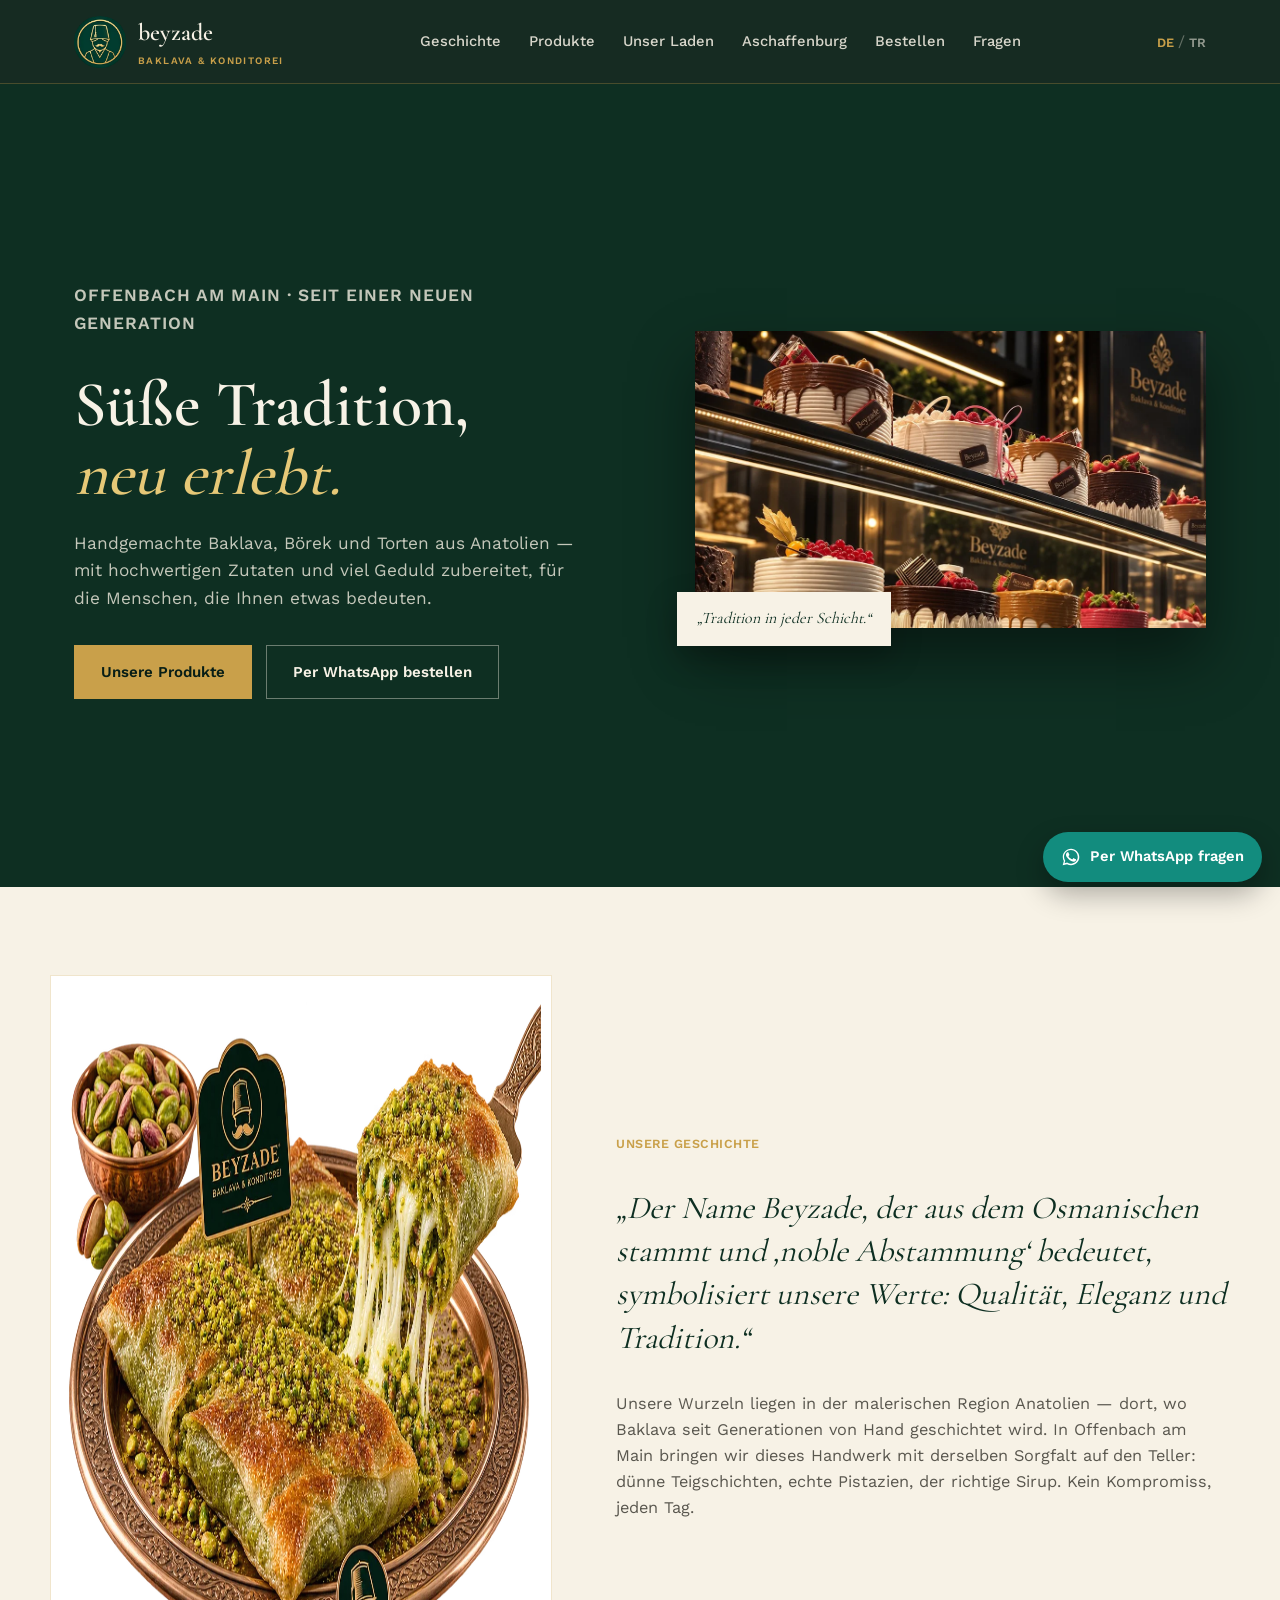
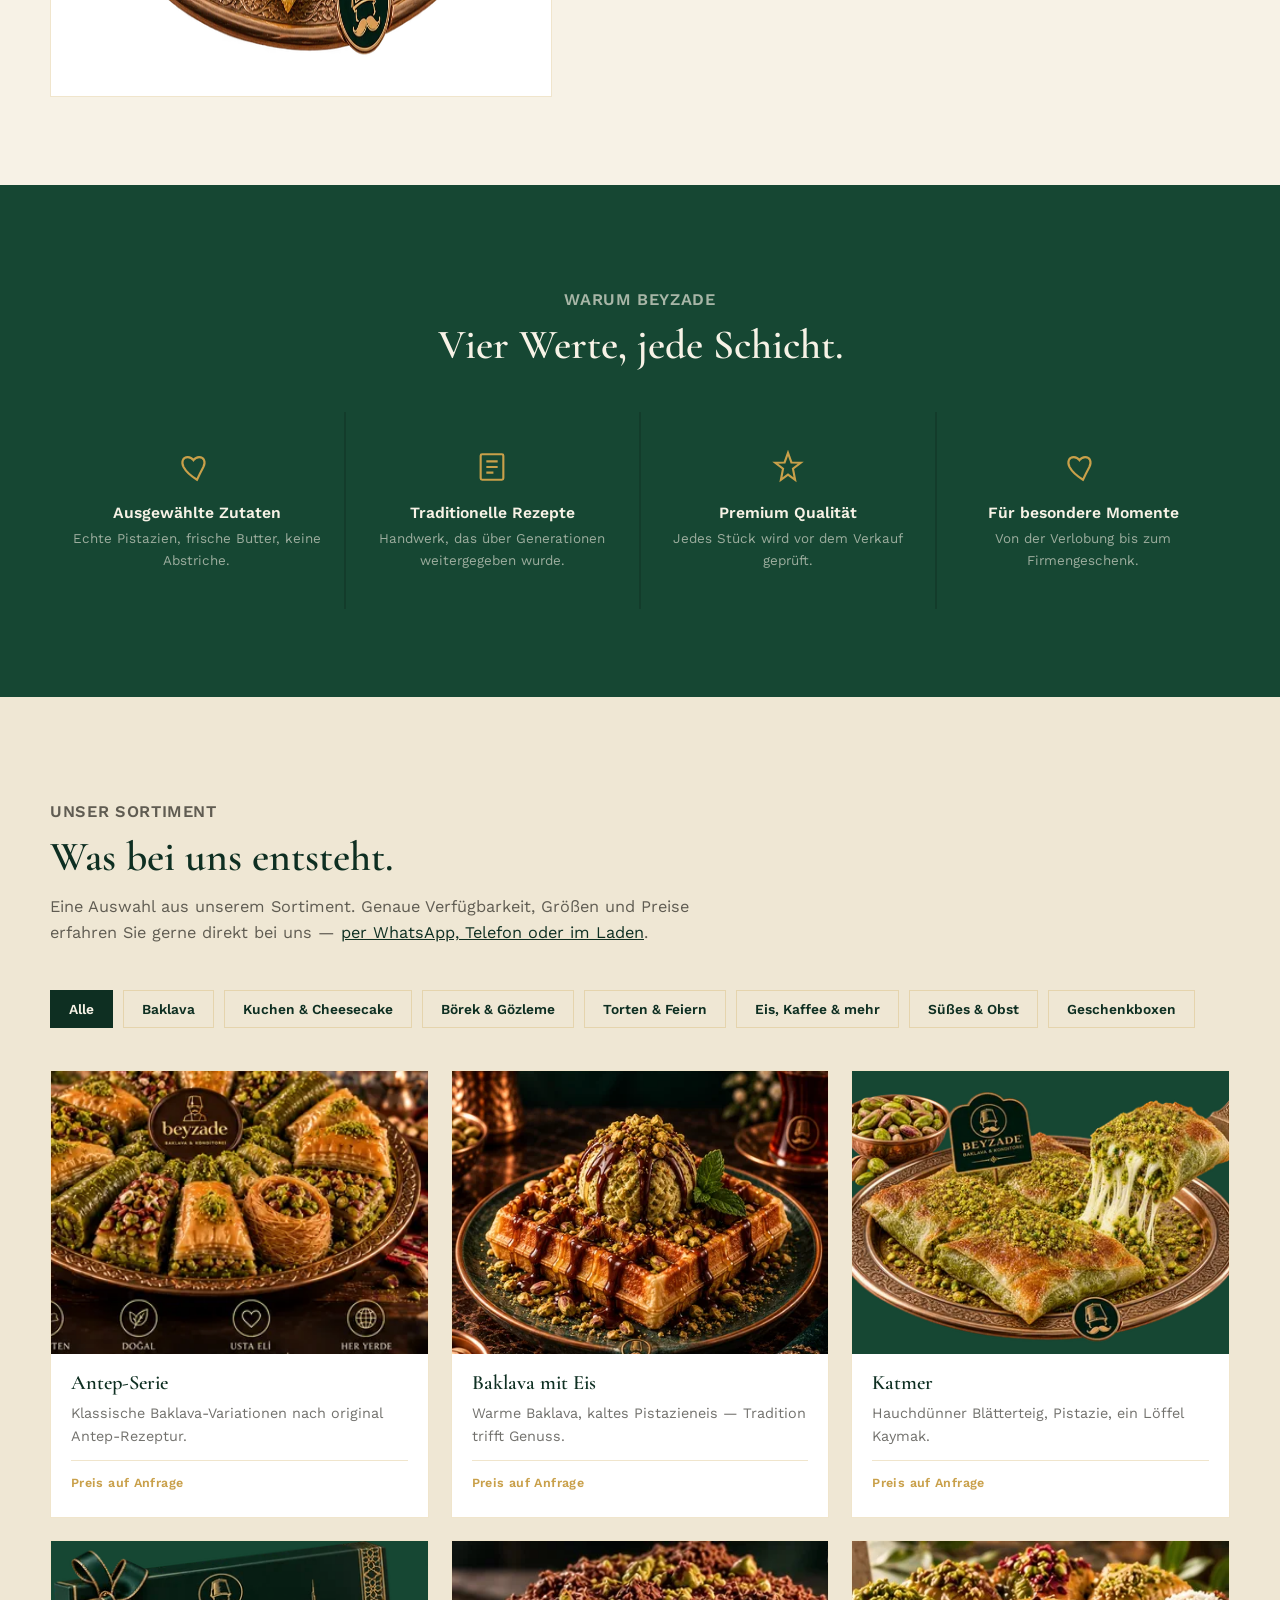
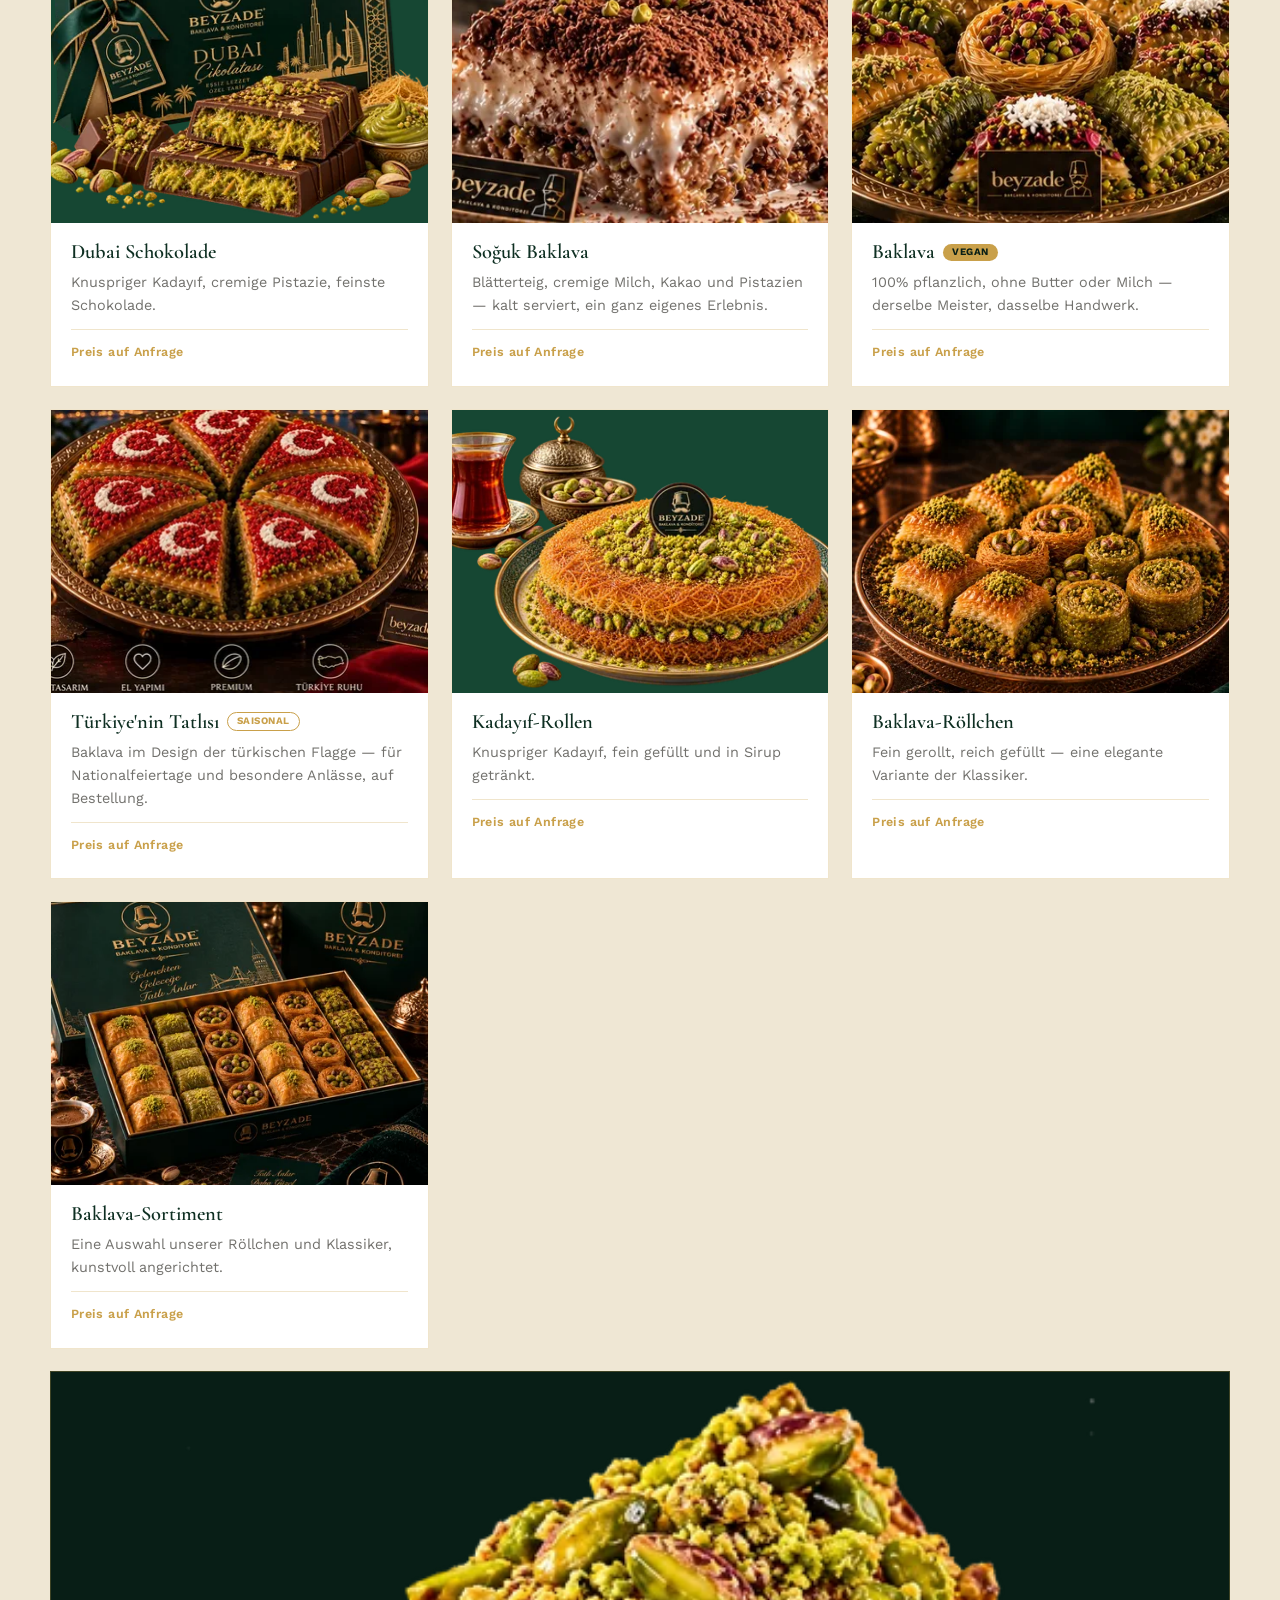
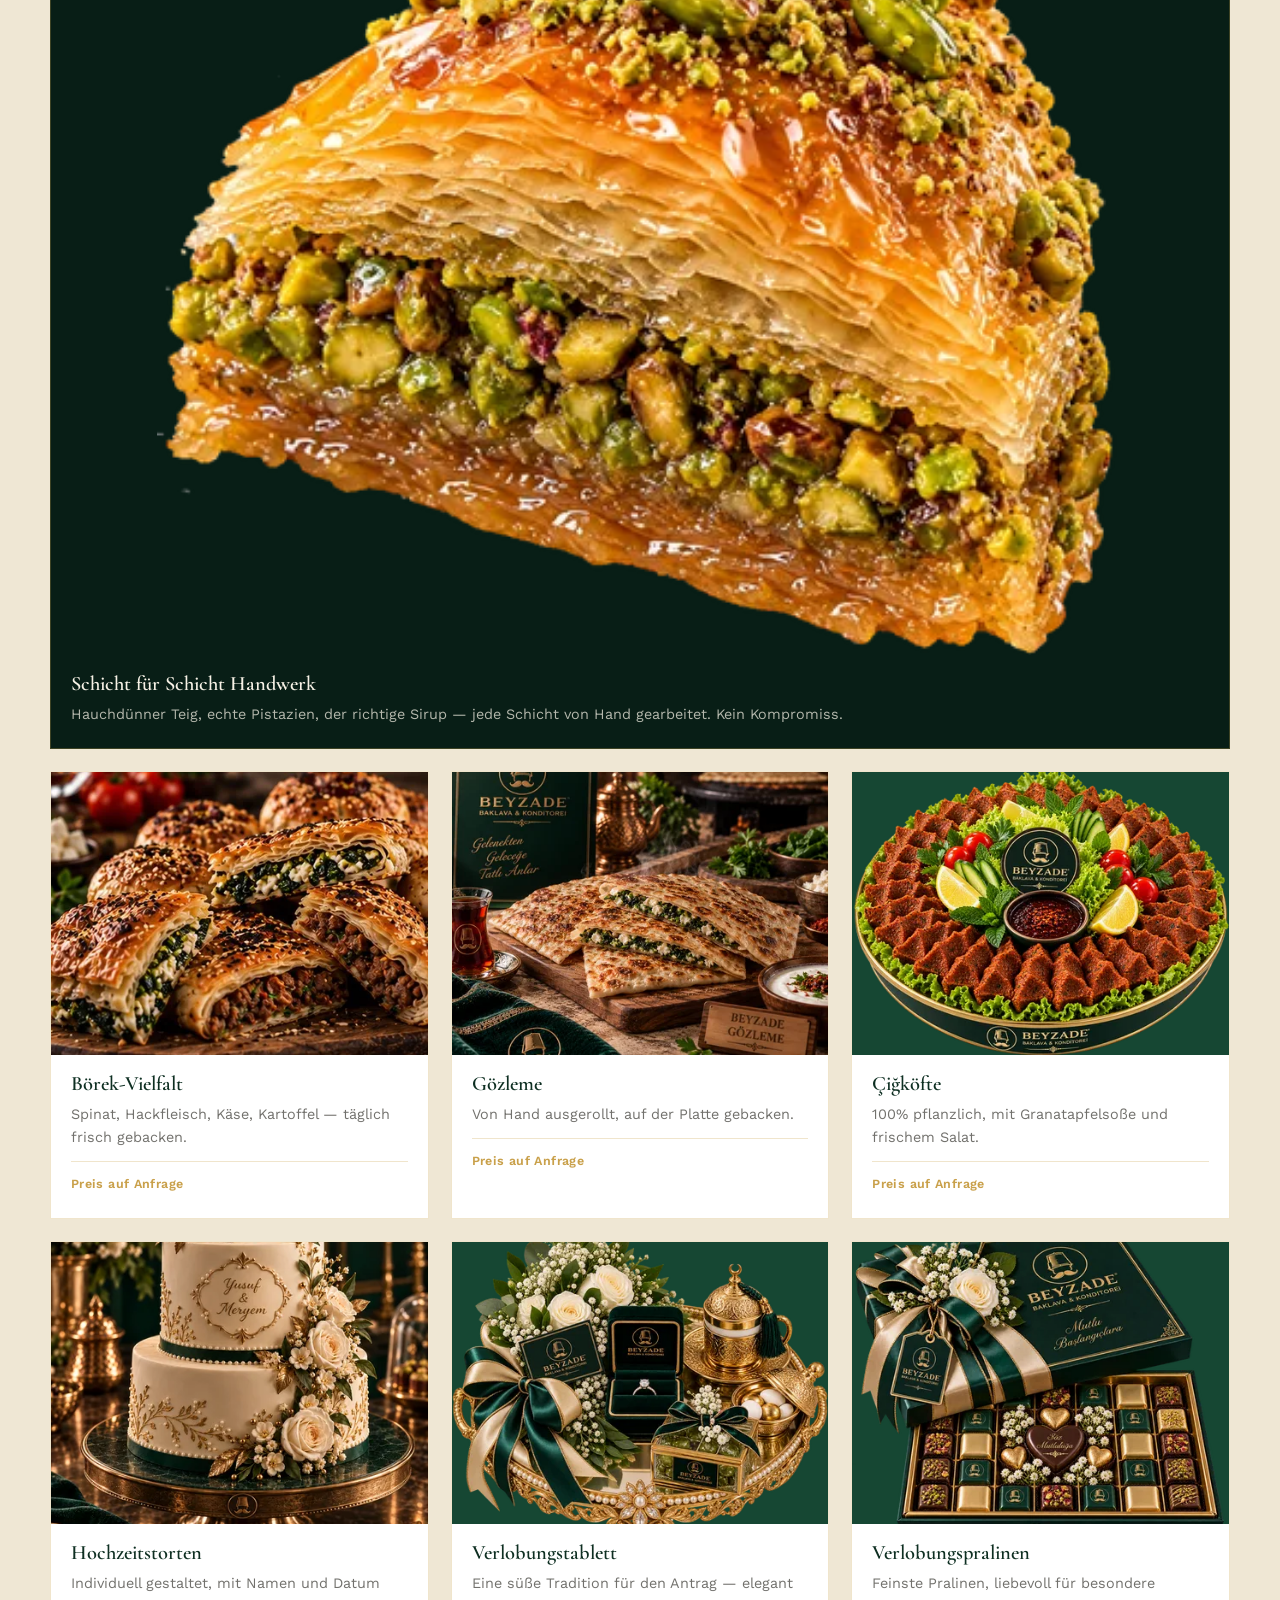
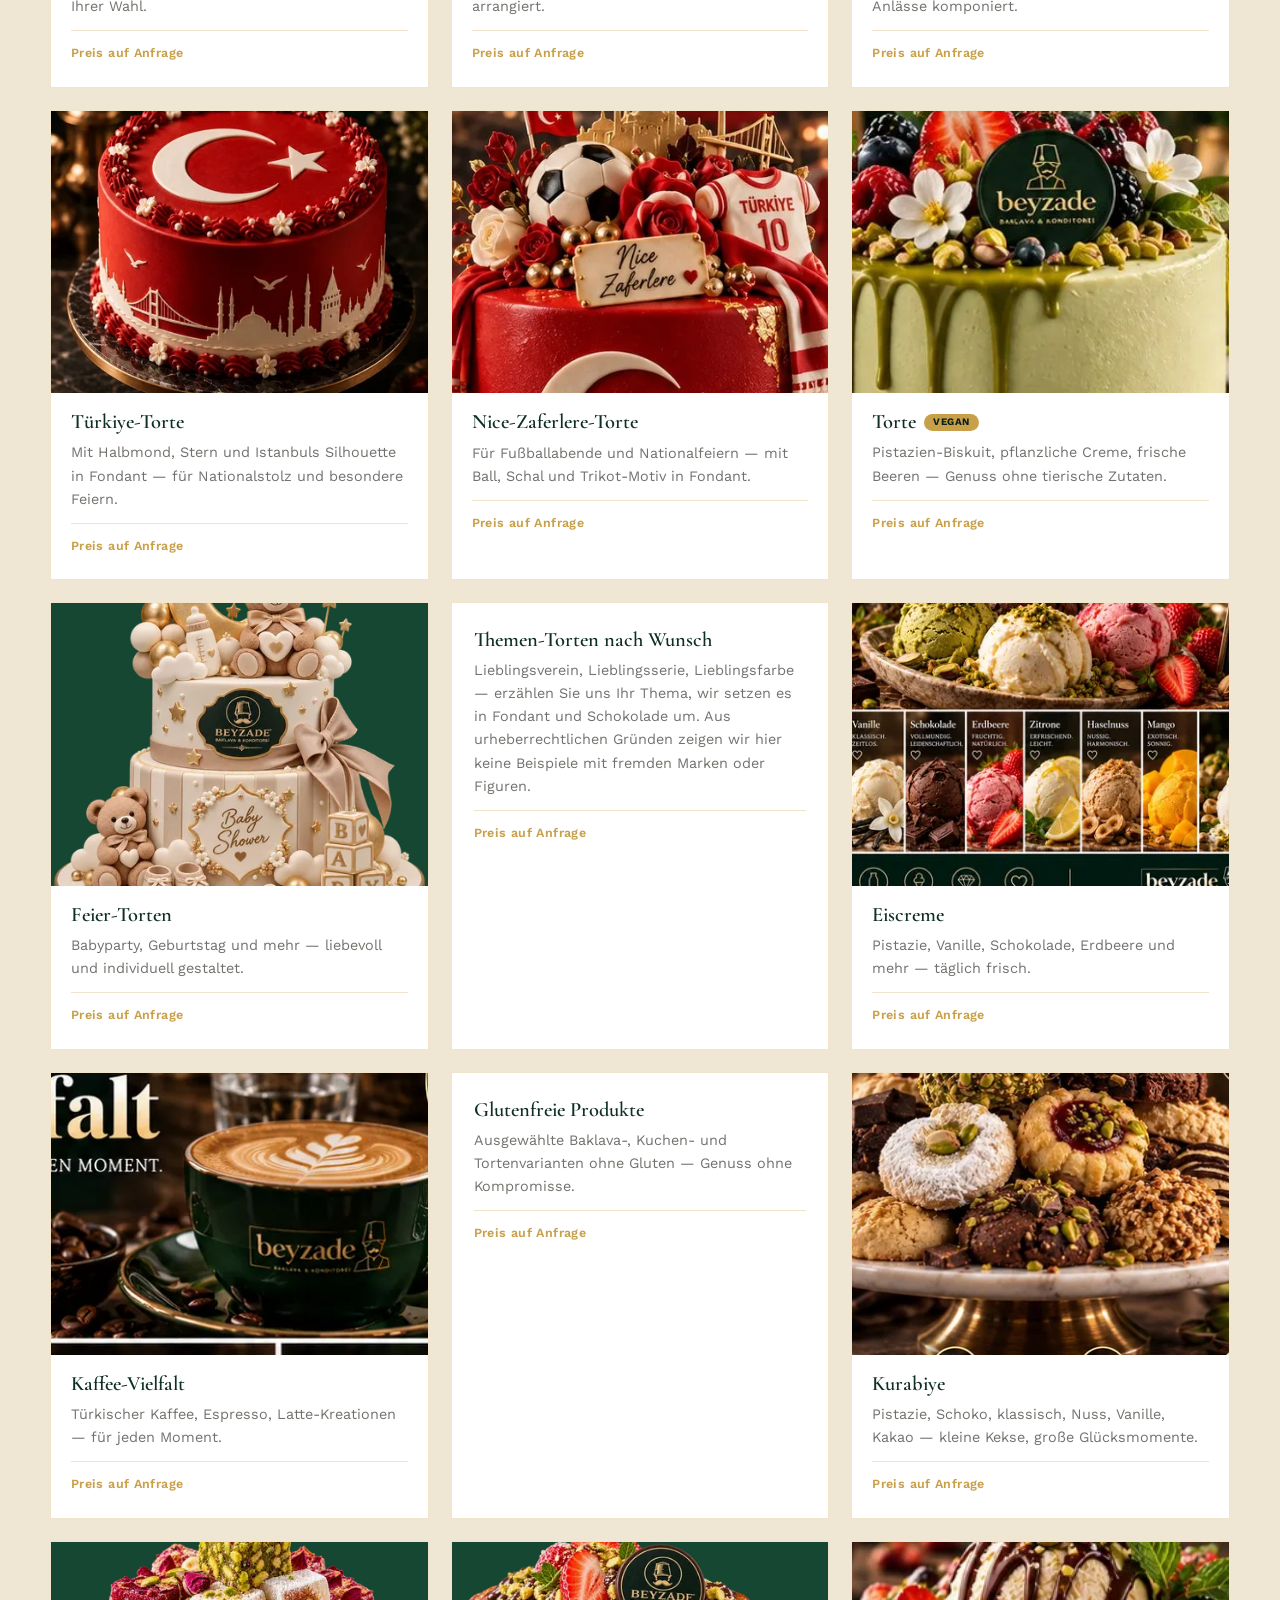
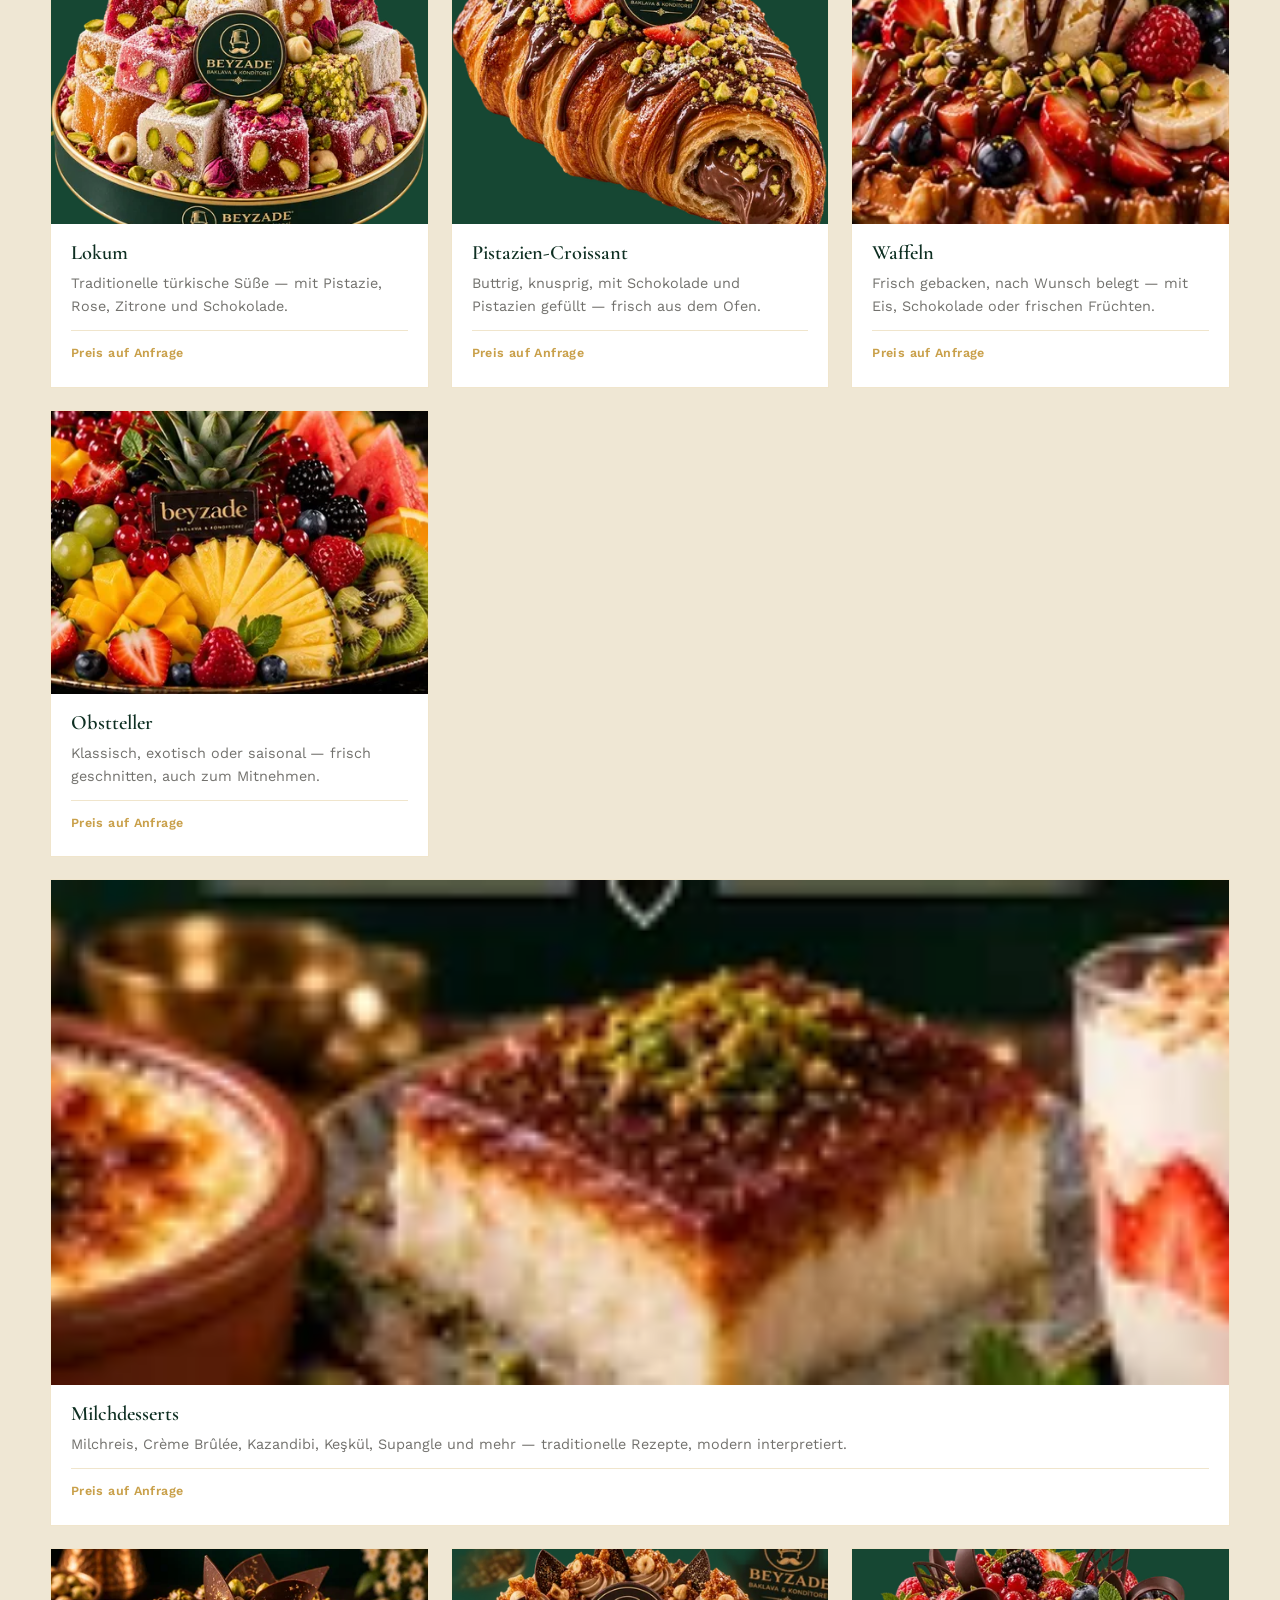
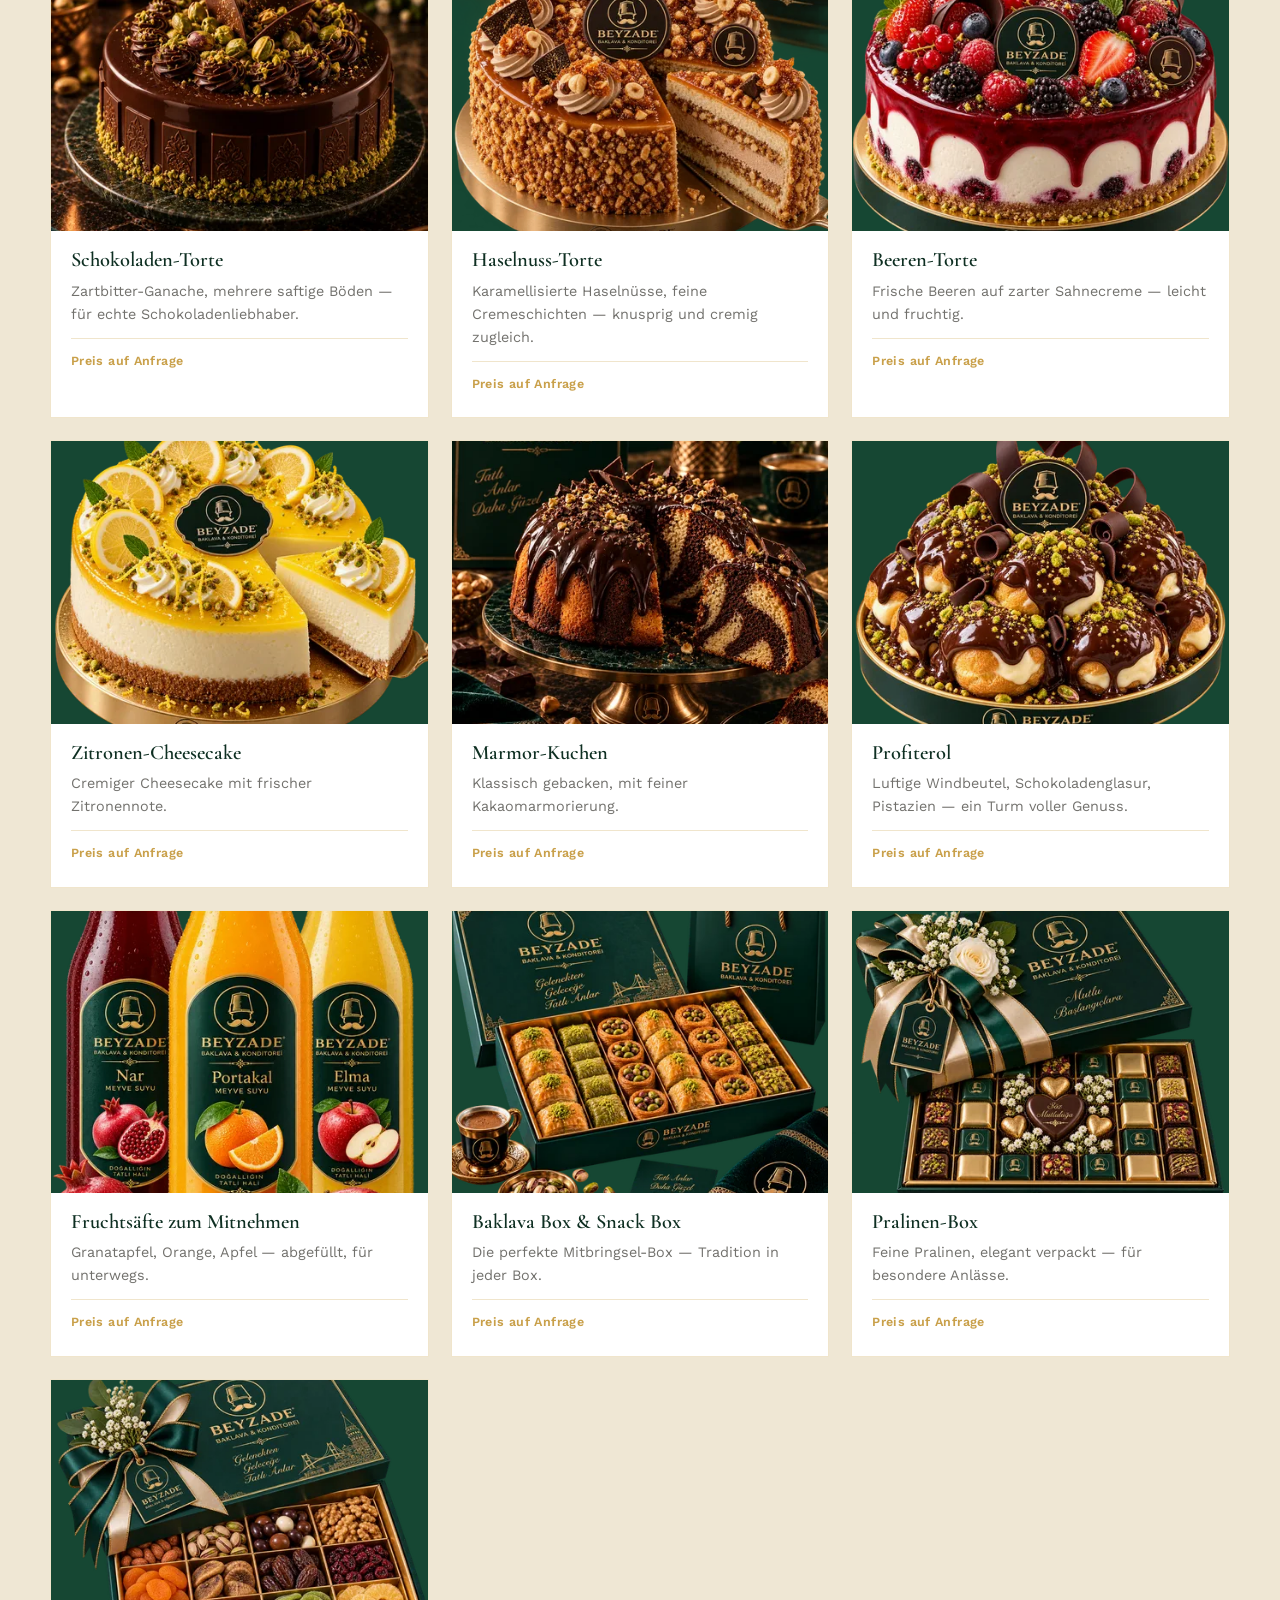
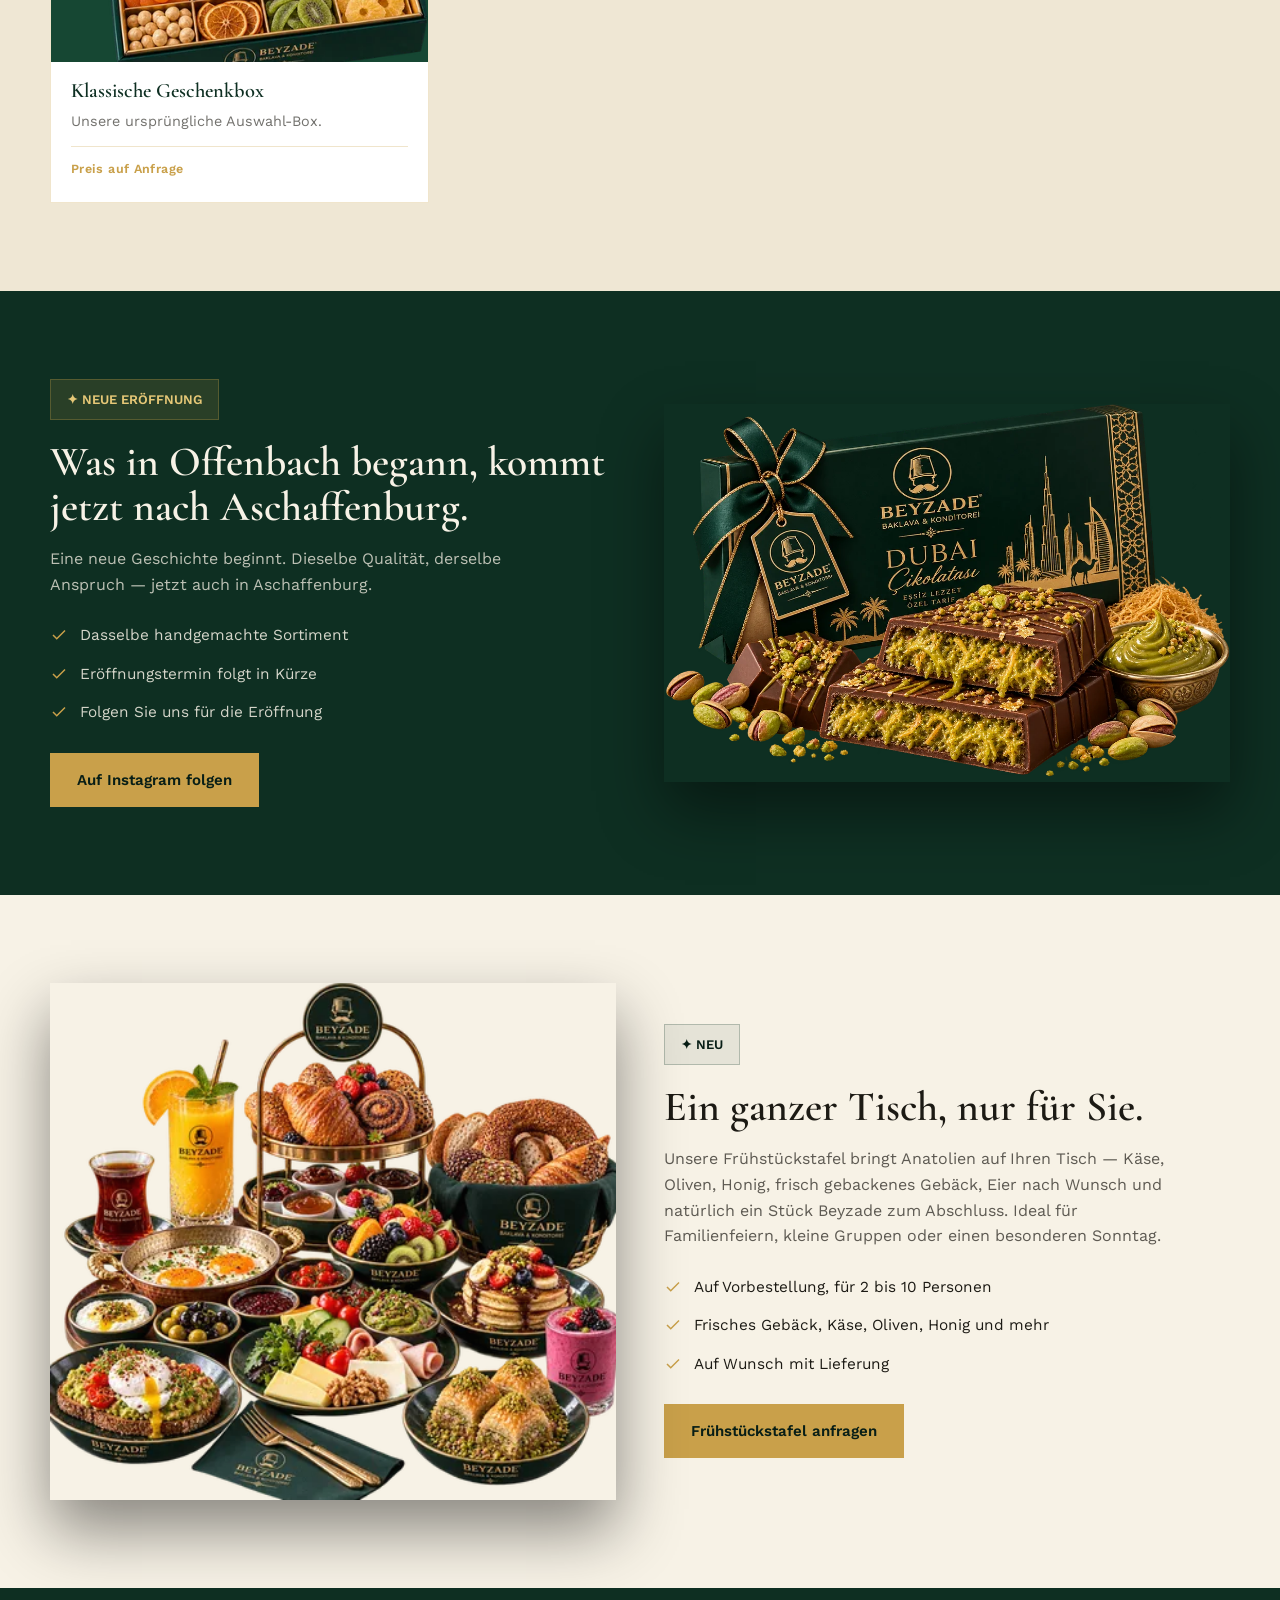
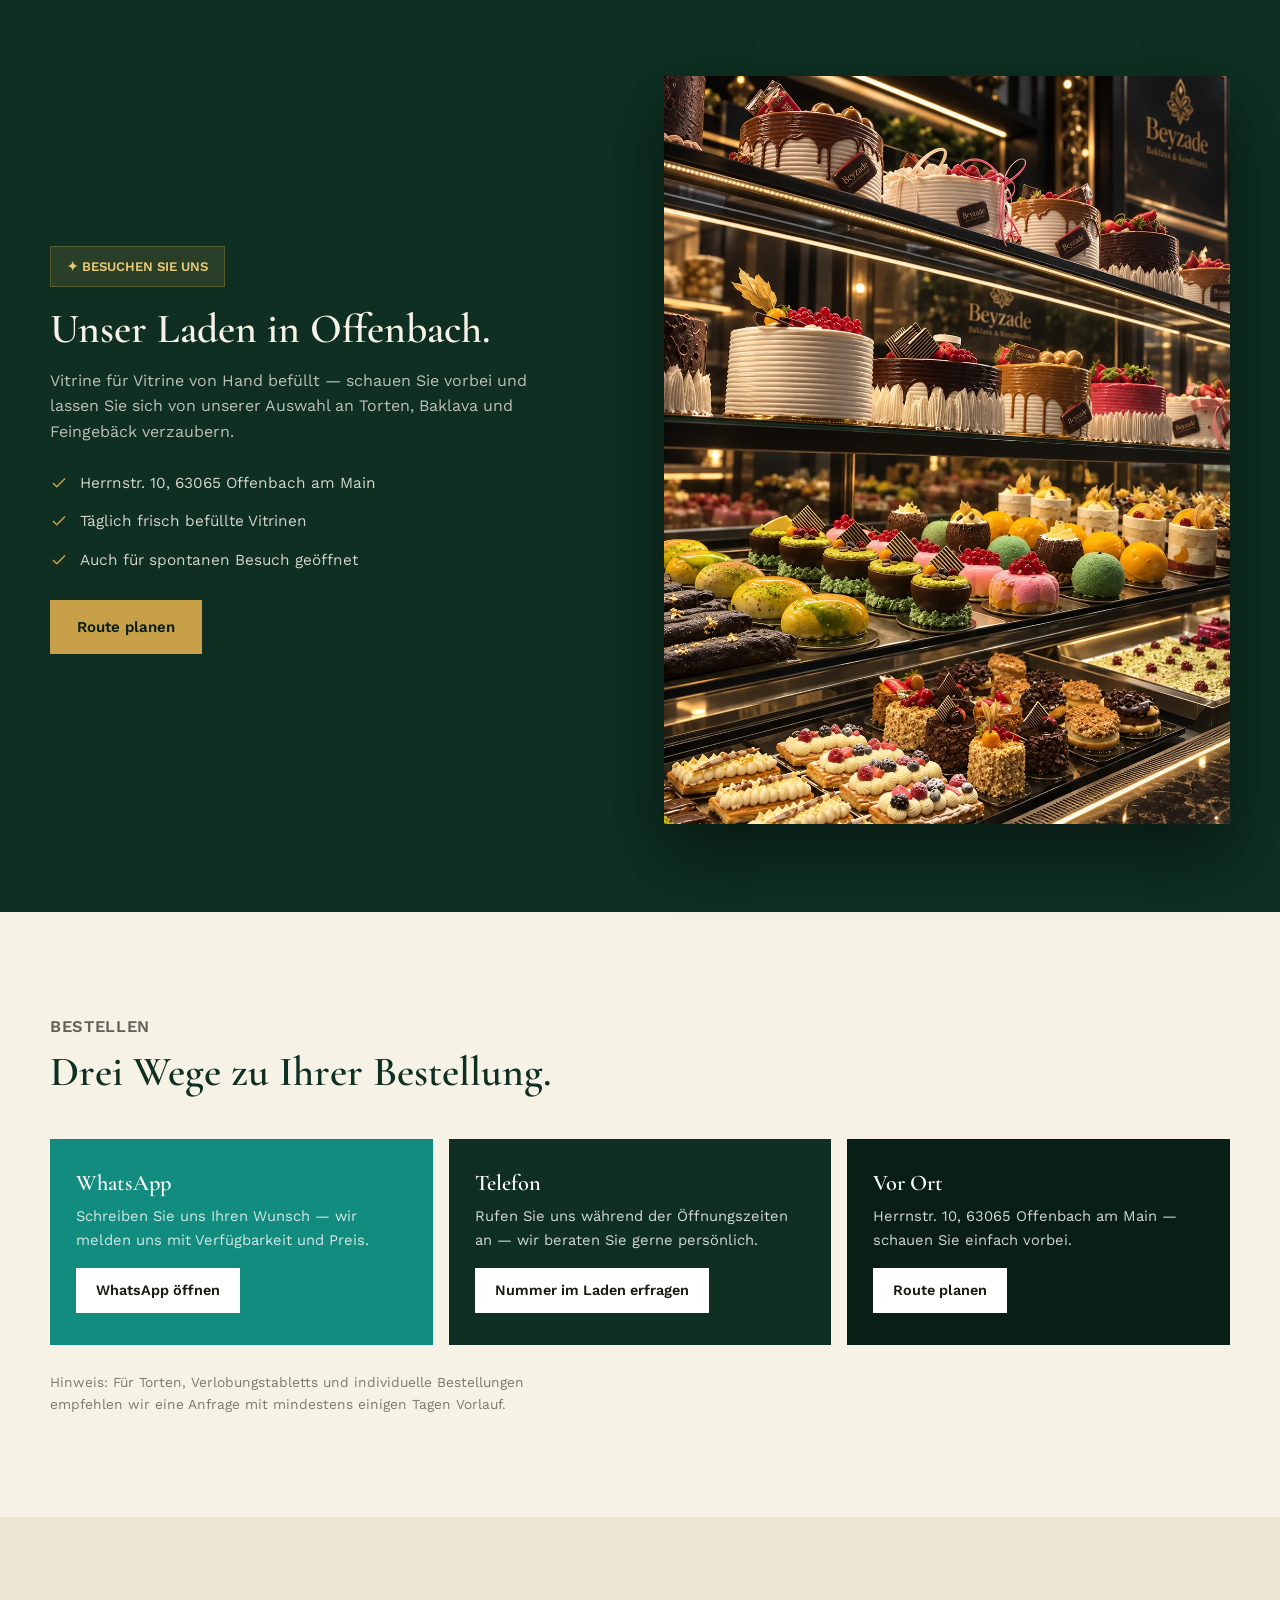
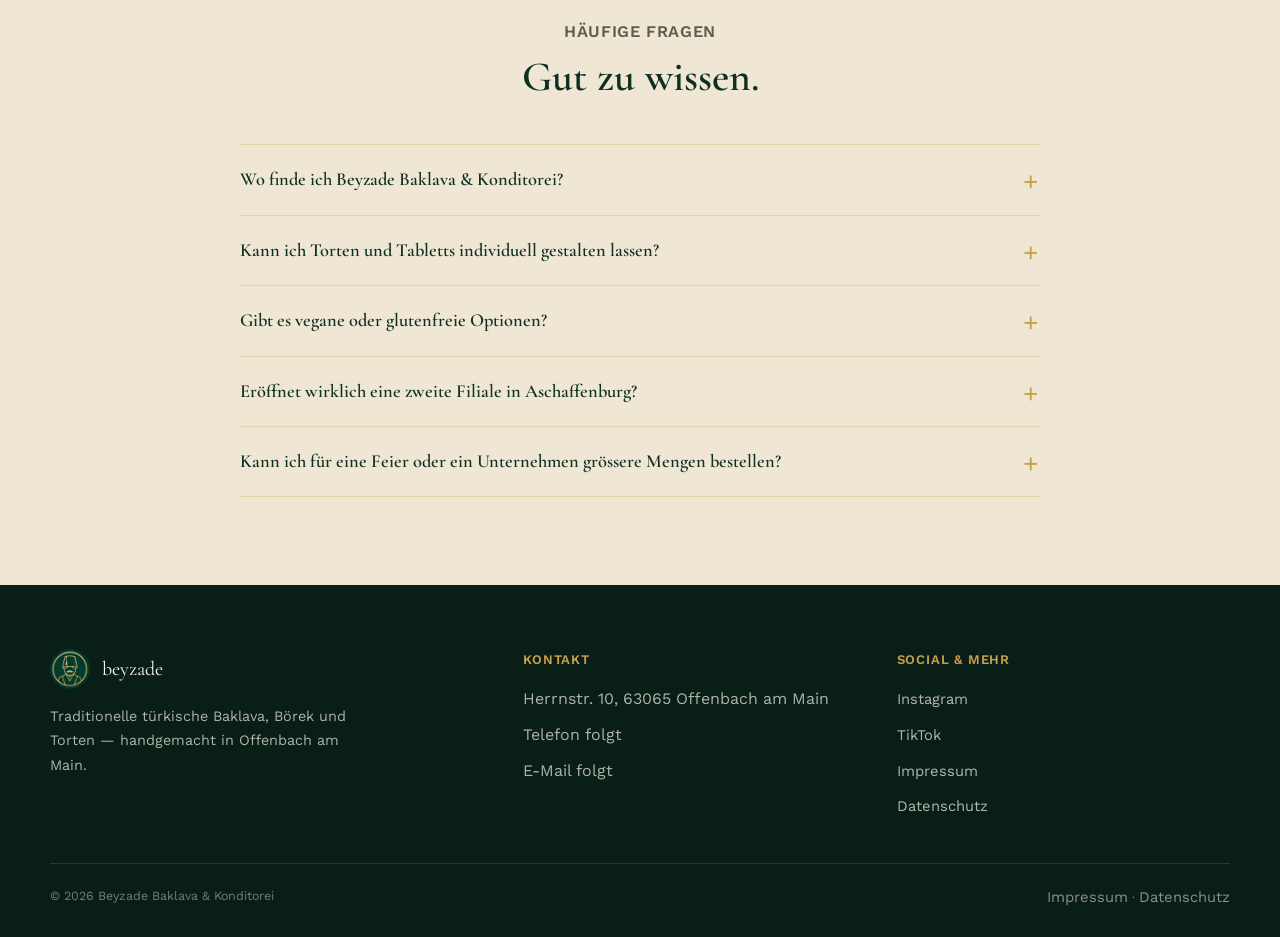
==== commit fb0e08e1: "Add files via upload" ====
--- a/index.html
+++ b/index.html
@@ -158,7 +158,6 @@
       <button class="cat-tab" data-cat="torten">Torten &amp; Feiern</button>
       <button class="cat-tab" data-cat="genuss">Eis, Kaffee &amp; mehr</button>
       <button class="cat-tab" data-cat="tatlilar">Süßes &amp; Obst</button>
-      <button class="cat-tab" data-cat="getraenke">Getränke</button>
       <button class="cat-tab" data-cat="box">Geschenkboxen</button>
     </div>
 
@@ -329,16 +328,6 @@
         <div class="body"><h3>Milchdesserts</h3><p>Milchreis, Crème Brûlée, Kazandibi, Keşkül, Supangle und mehr — traditionelle Rezepte, modern interpretiert.</p><span class="price">Preis auf Anfrage</span></div>
       </article>
 
-      <article class="product-card span-all" data-cat="getraenke">
-        <div class="thumb thumb-wide"><img src="assets/img/products/mineralwasser-sm.webp" width="440" height="102" alt="Mineralwasser-Vielfalt" loading="lazy"></div>
-        <div class="body"><h3>Mineralwasser-Vielfalt</h3><p>Classic, Zitrone, Limette, Granatapfel, Orange, Erdbeere, Premium — natürlich und erfrischend.</p><span class="price">Preis auf Anfrage</span></div>
-      </article>
-
-      <article class="product-card span-all" data-cat="getraenke">
-        <div class="thumb thumb-wide"><img src="assets/img/products/frische-saefte-sm.webp" width="440" height="102" alt="Frisch gepresste Säfte" loading="lazy"></div>
-        <div class="body"><h3>Frisch gepresste Säfte</h3><p>Orange, Granatapfel, Zitrone, Apfel, Erdbeere und mehr — täglich frisch gepresst.</p><span class="price">Preis auf Anfrage</span></div>
-      </article>
-
       <article class="product-card" data-cat="kek">
         <div class="thumb"><img src="assets/img/products/kek-cikolata-sm.webp" width="440" height="330" alt="Schokoladen-Torte" loading="lazy"></div>
         <div class="body"><h3>Schokoladen-Torte</h3><p>Zartbitter-Ganache, mehrere saftige Böden — für echte Schokoladenliebhaber.</p><span class="price">Preis auf Anfrage</span></div>
@@ -359,12 +348,17 @@
         <div class="body"><h3>Zitronen-Cheesecake</h3><p>Cremiger Cheesecake mit frischer Zitronennote.</p><span class="price">Preis auf Anfrage</span></div>
       </article>
 
+      <article class="product-card" data-cat="kek">
+        <div class="thumb"><img src="assets/img/products/kek-marble-sm.webp" width="440" height="330" alt="Marmor-Kuchen" loading="lazy"></div>
+        <div class="body"><h3>Marmor-Kuchen</h3><p>Klassisch gebacken, mit feiner Kakaomarmorierung.</p><span class="price">Preis auf Anfrage</span></div>
+      </article>
+
       <article class="product-card" data-cat="tatlilar">
         <div class="thumb"><img src="assets/img/products/profiterol-kule-sm.webp" width="440" height="330" alt="Profiterol-Turm" loading="lazy"></div>
         <div class="body"><h3>Profiterol</h3><p>Luftige Windbeutel, Schokoladenglasur, Pistazien — ein Turm voller Genuss.</p><span class="price">Preis auf Anfrage</span></div>
       </article>
 
-      <article class="product-card" data-cat="getraenke">
+      <article class="product-card" data-cat="tatlilar">
         <div class="thumb"><img src="assets/img/products/meyve-suyu-sise-sm.webp" width="440" height="330" alt="Flaschen-Fruchtsäfte" loading="lazy"></div>
         <div class="body"><h3>Fruchtsäfte zum Mitnehmen</h3><p>Granatapfel, Orange, Apfel — abgefüllt, für unterwegs.</p><span class="price">Preis auf Anfrage</span></div>
       </article>
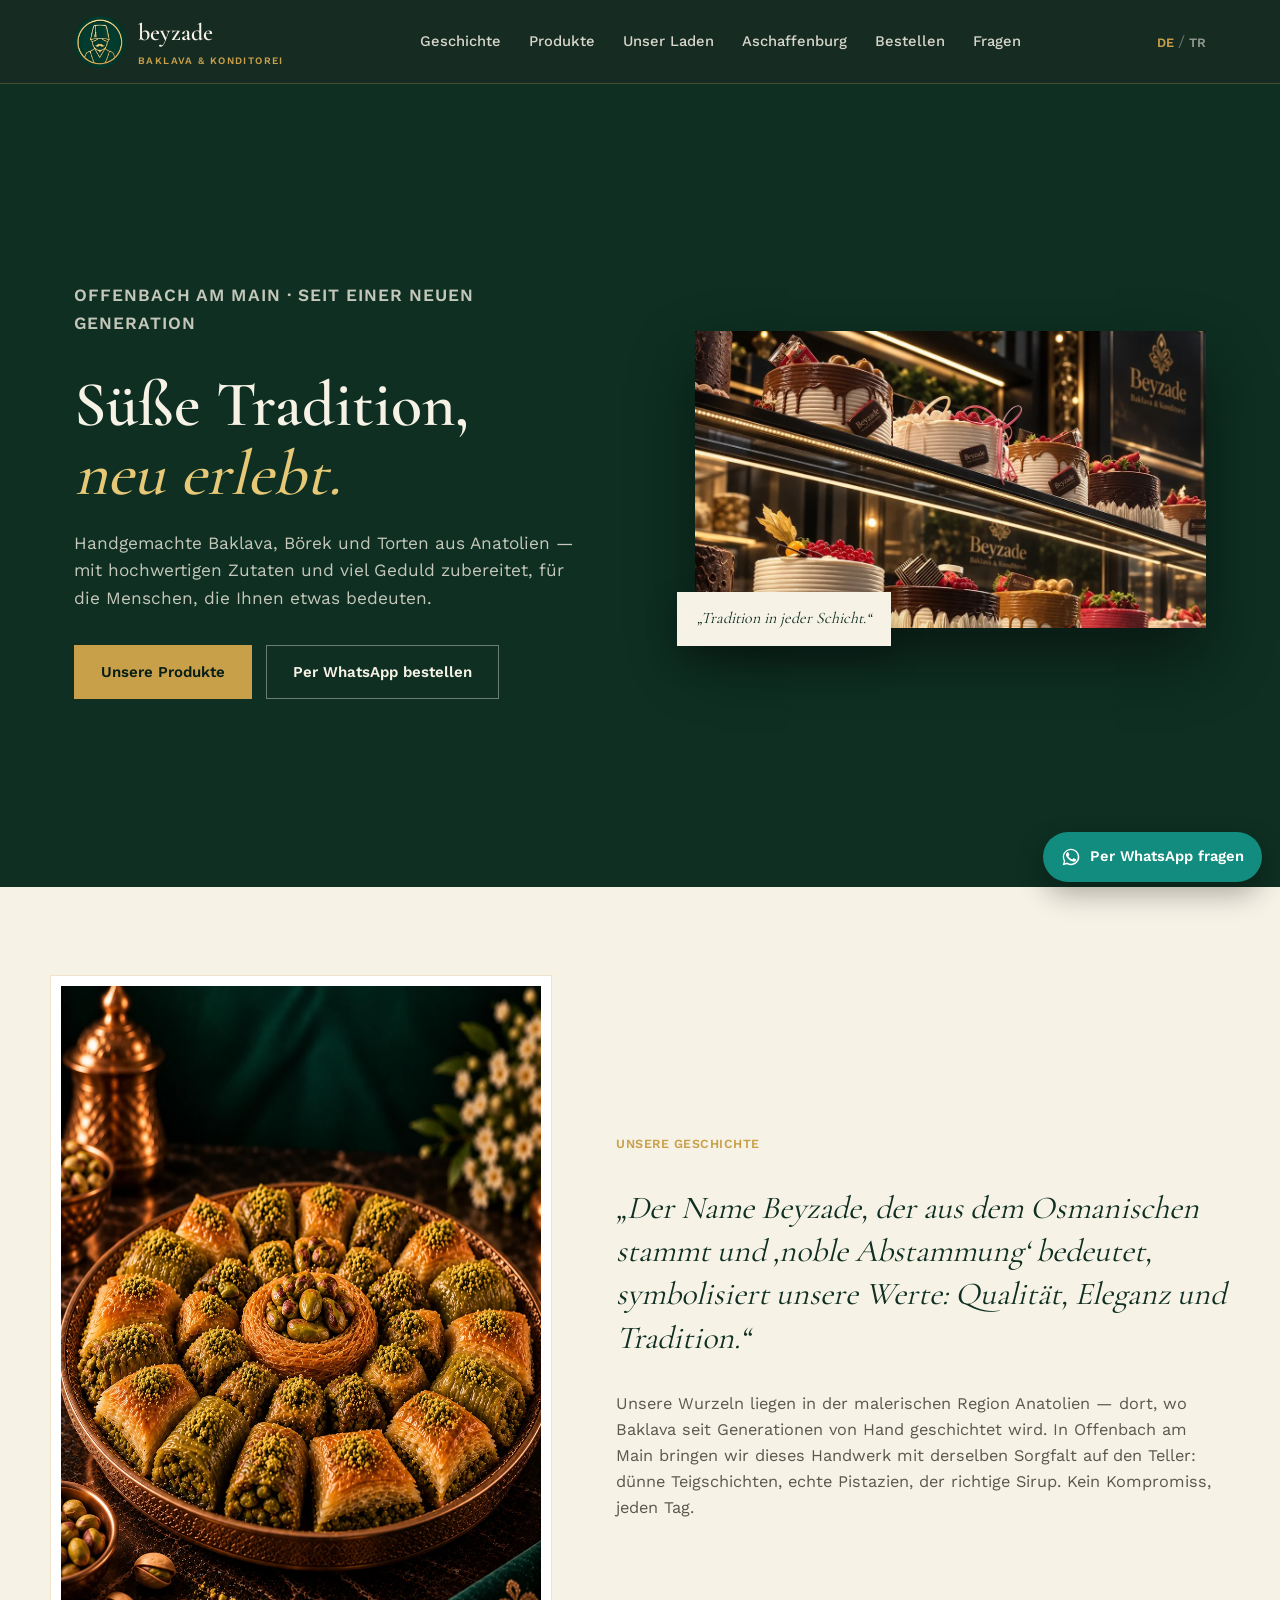
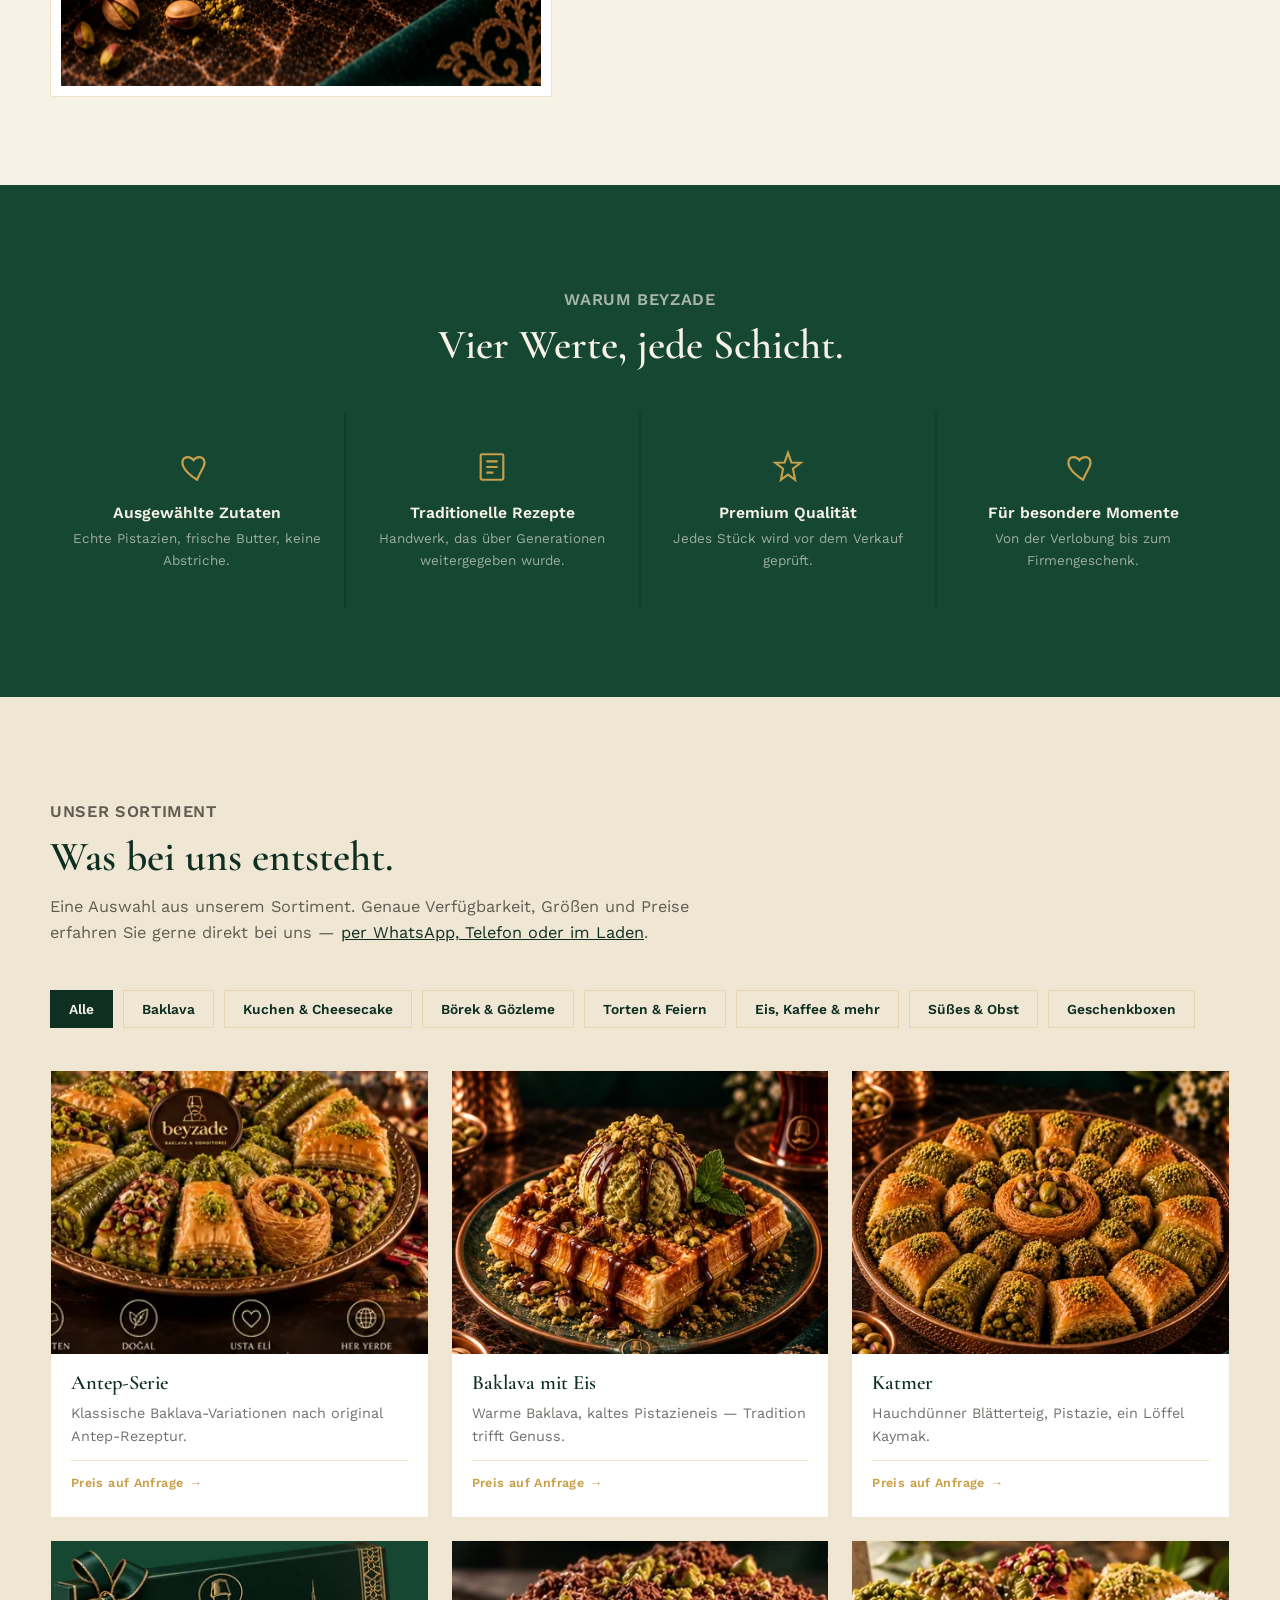
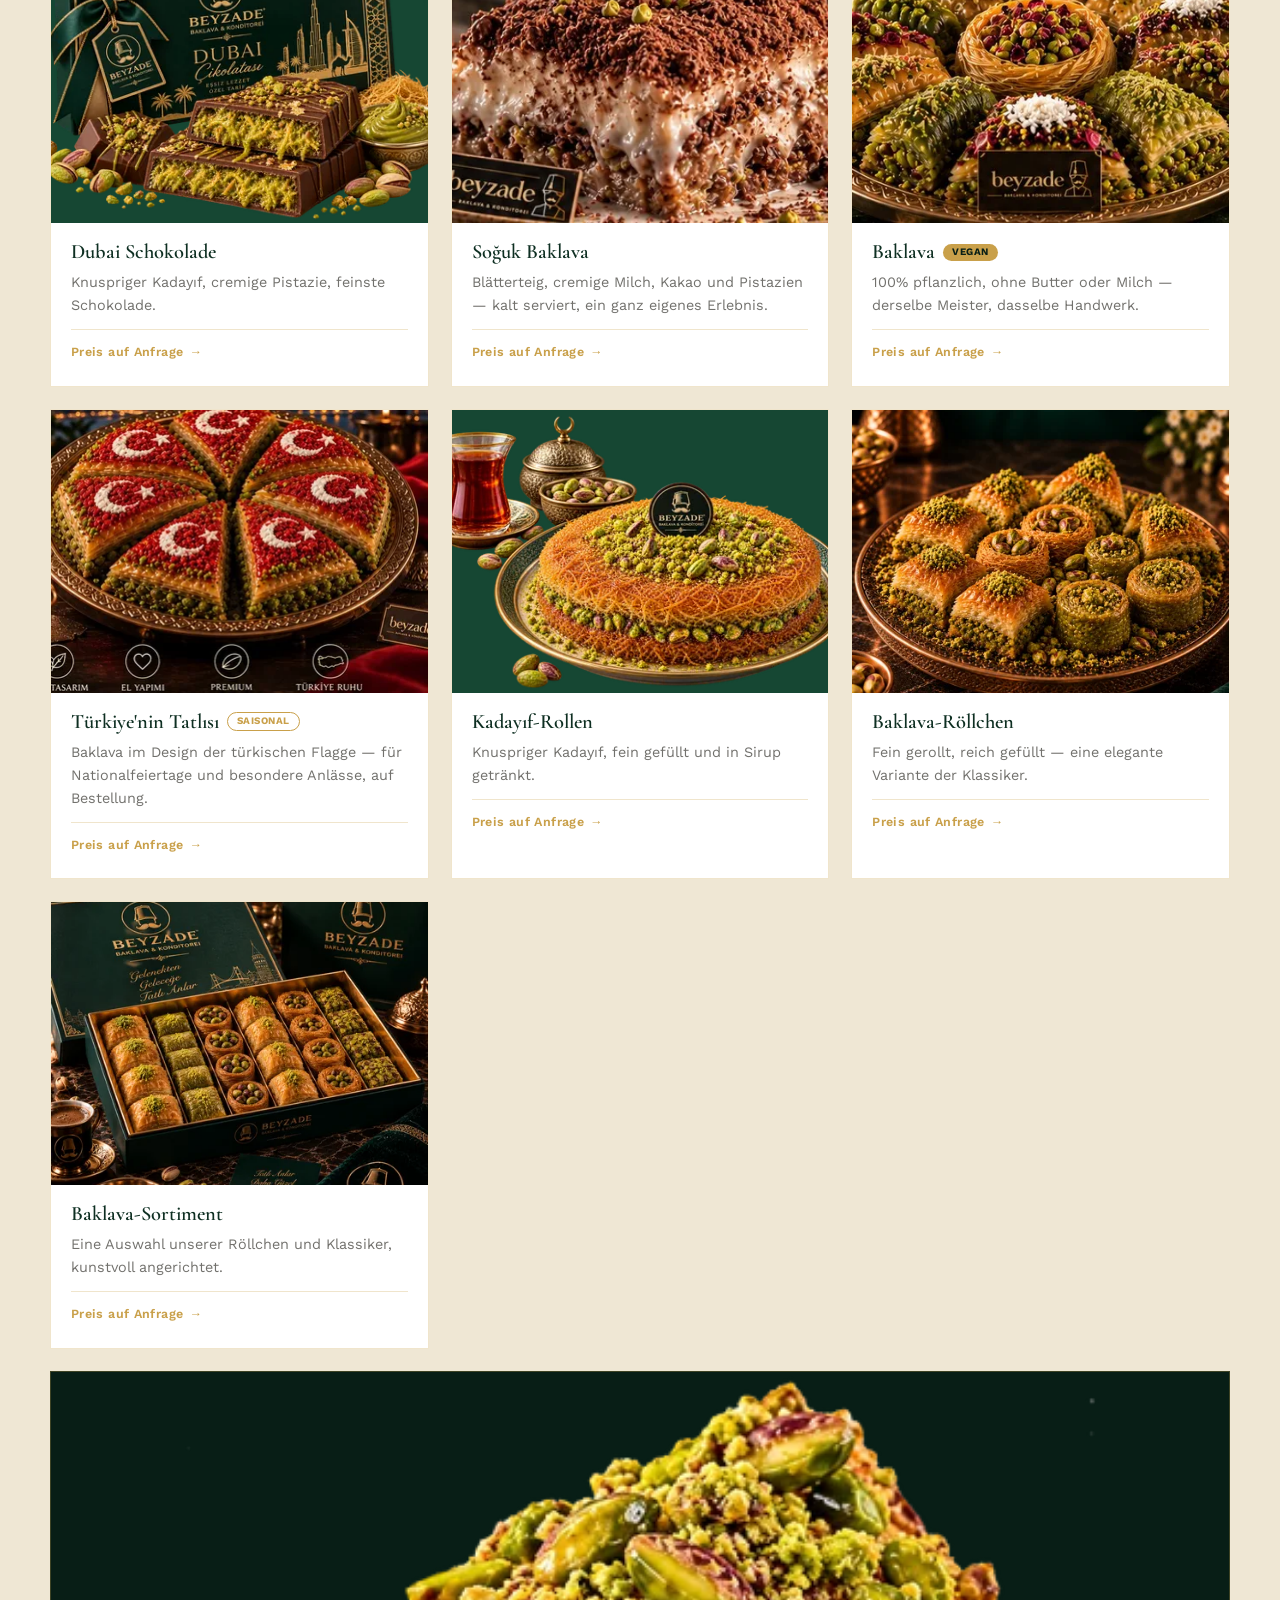
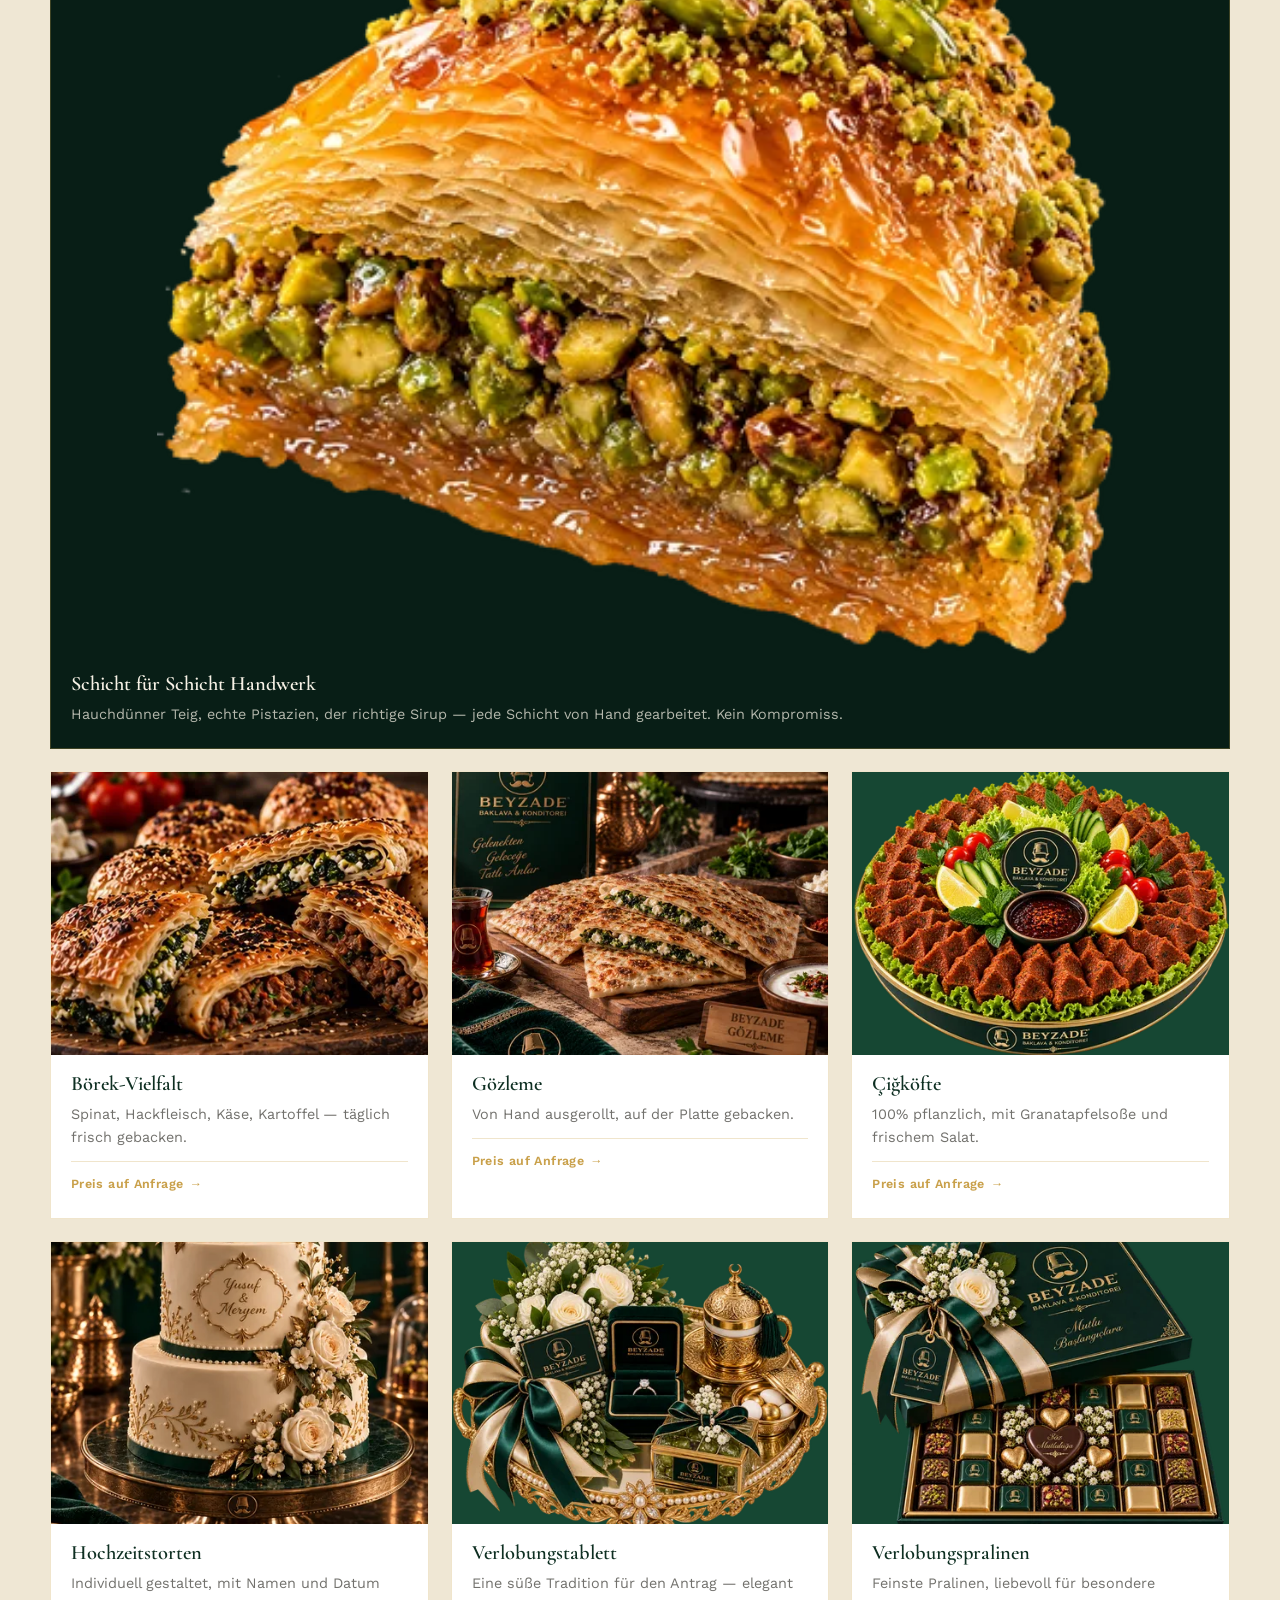
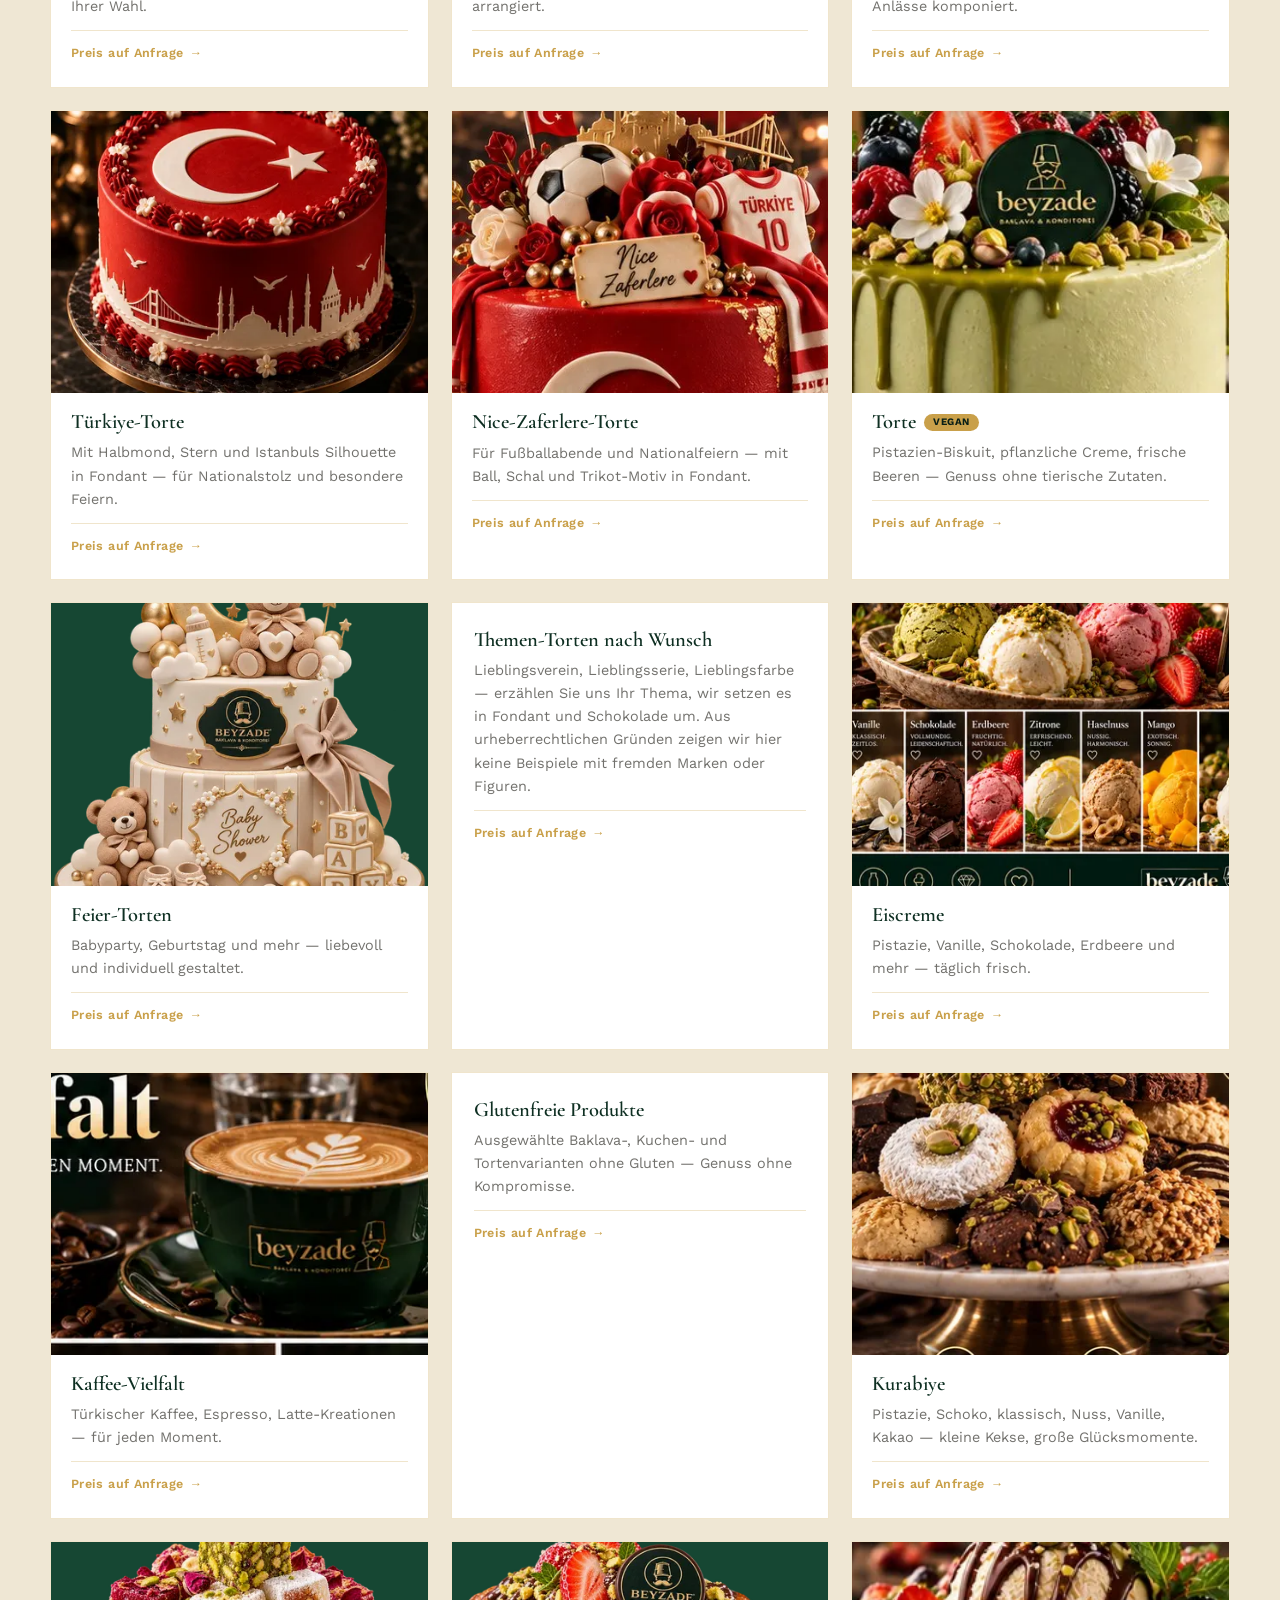
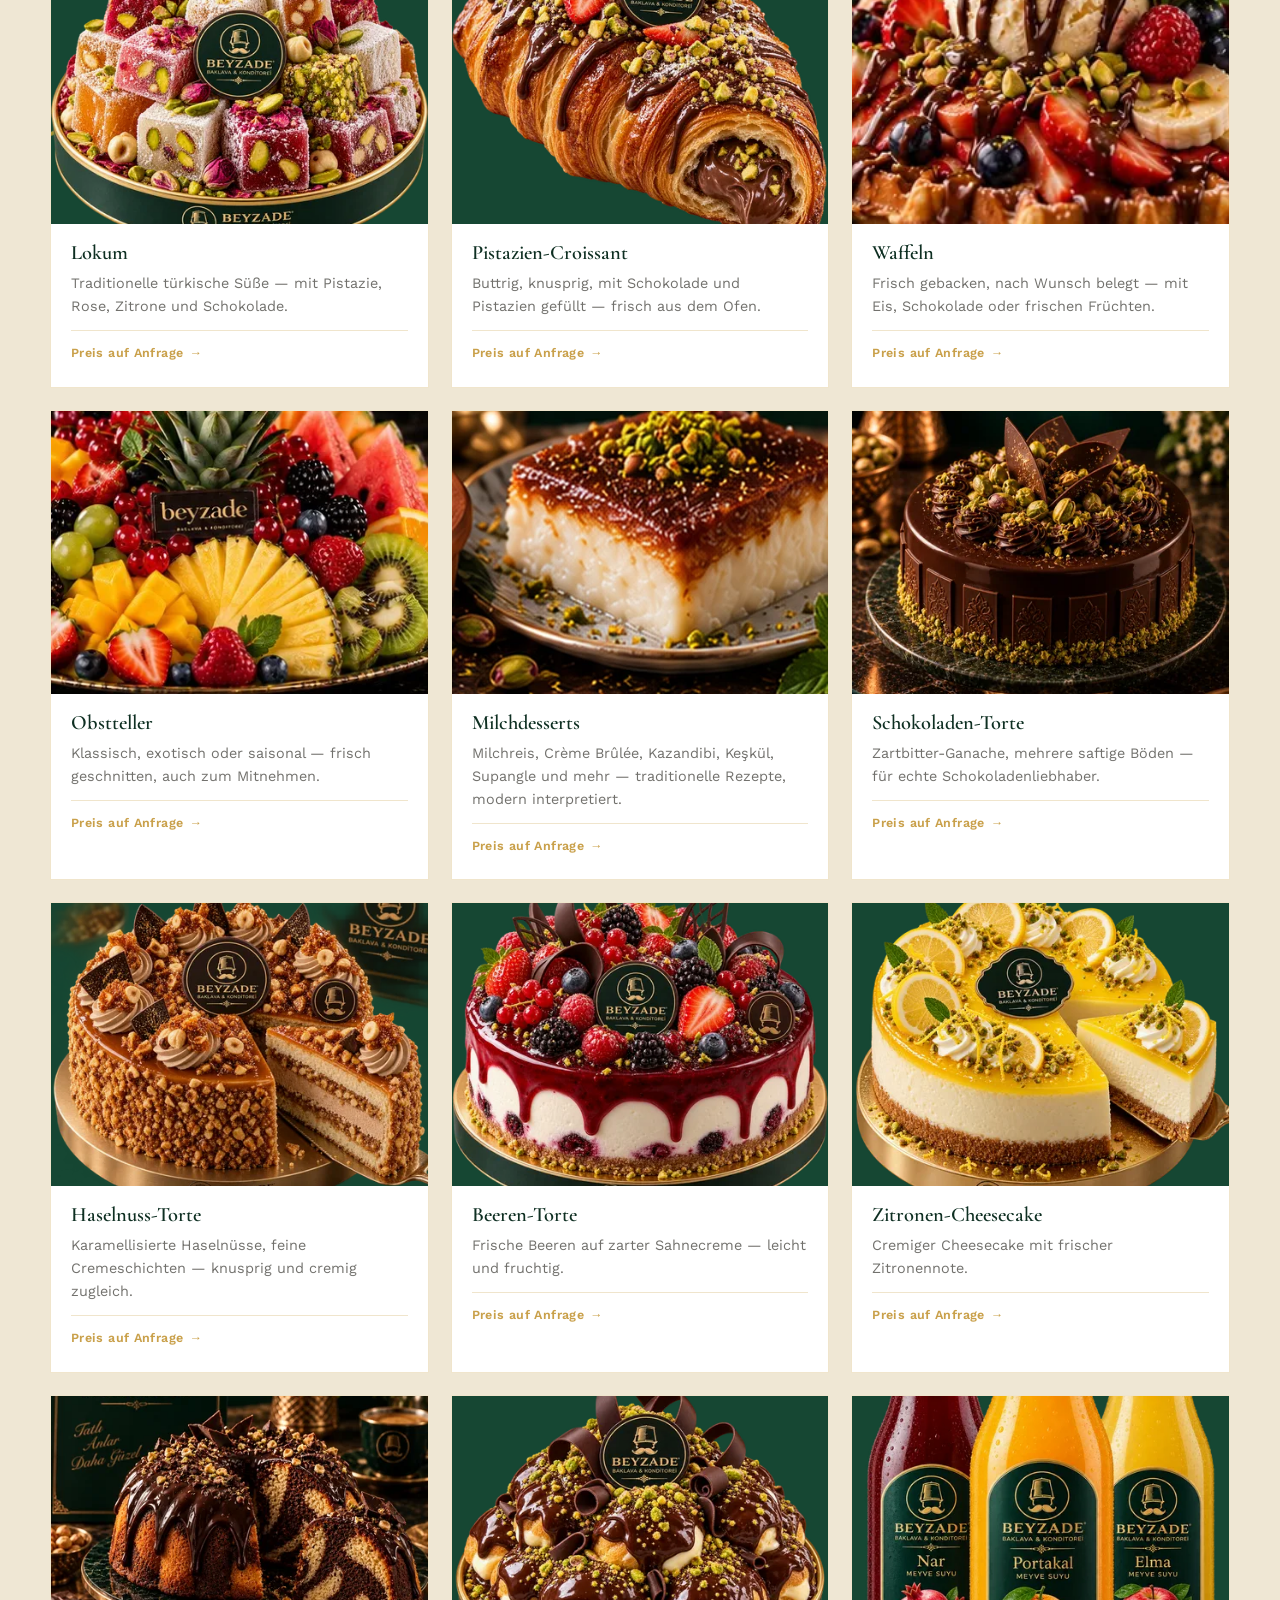
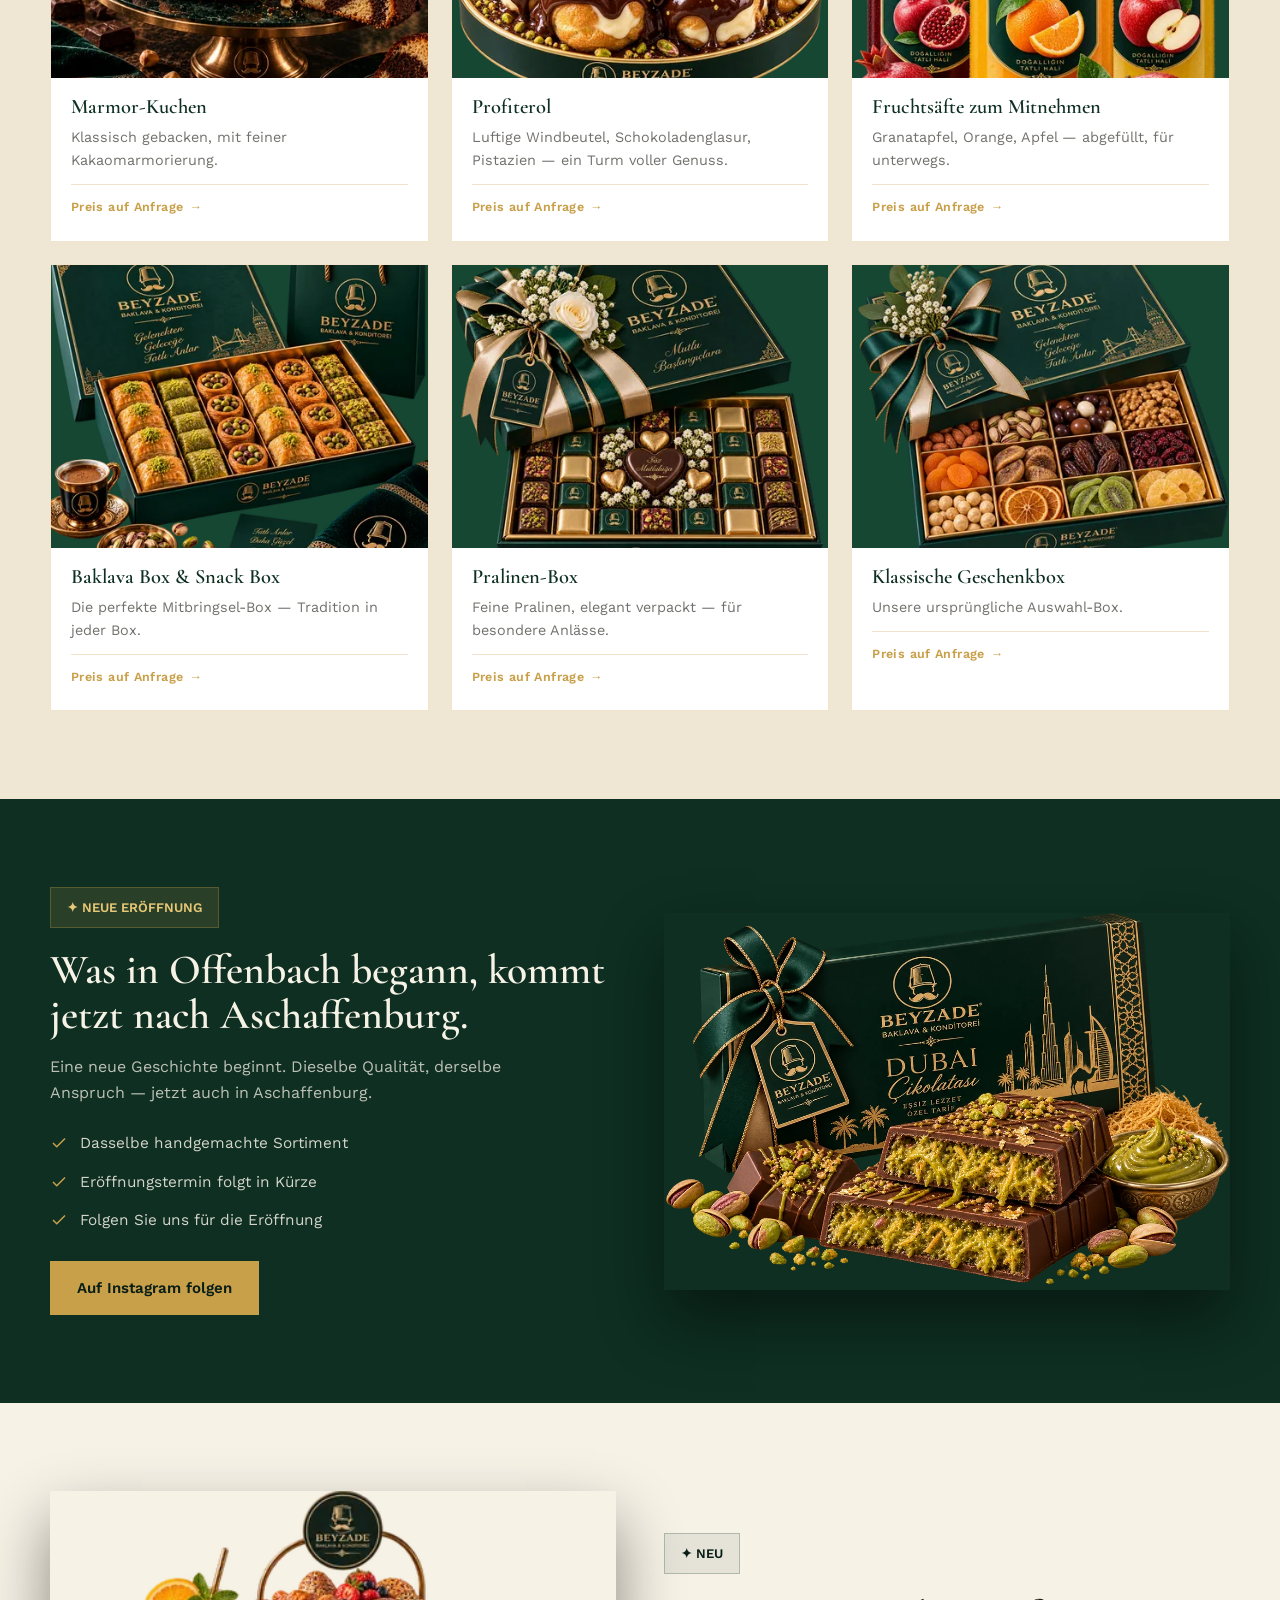
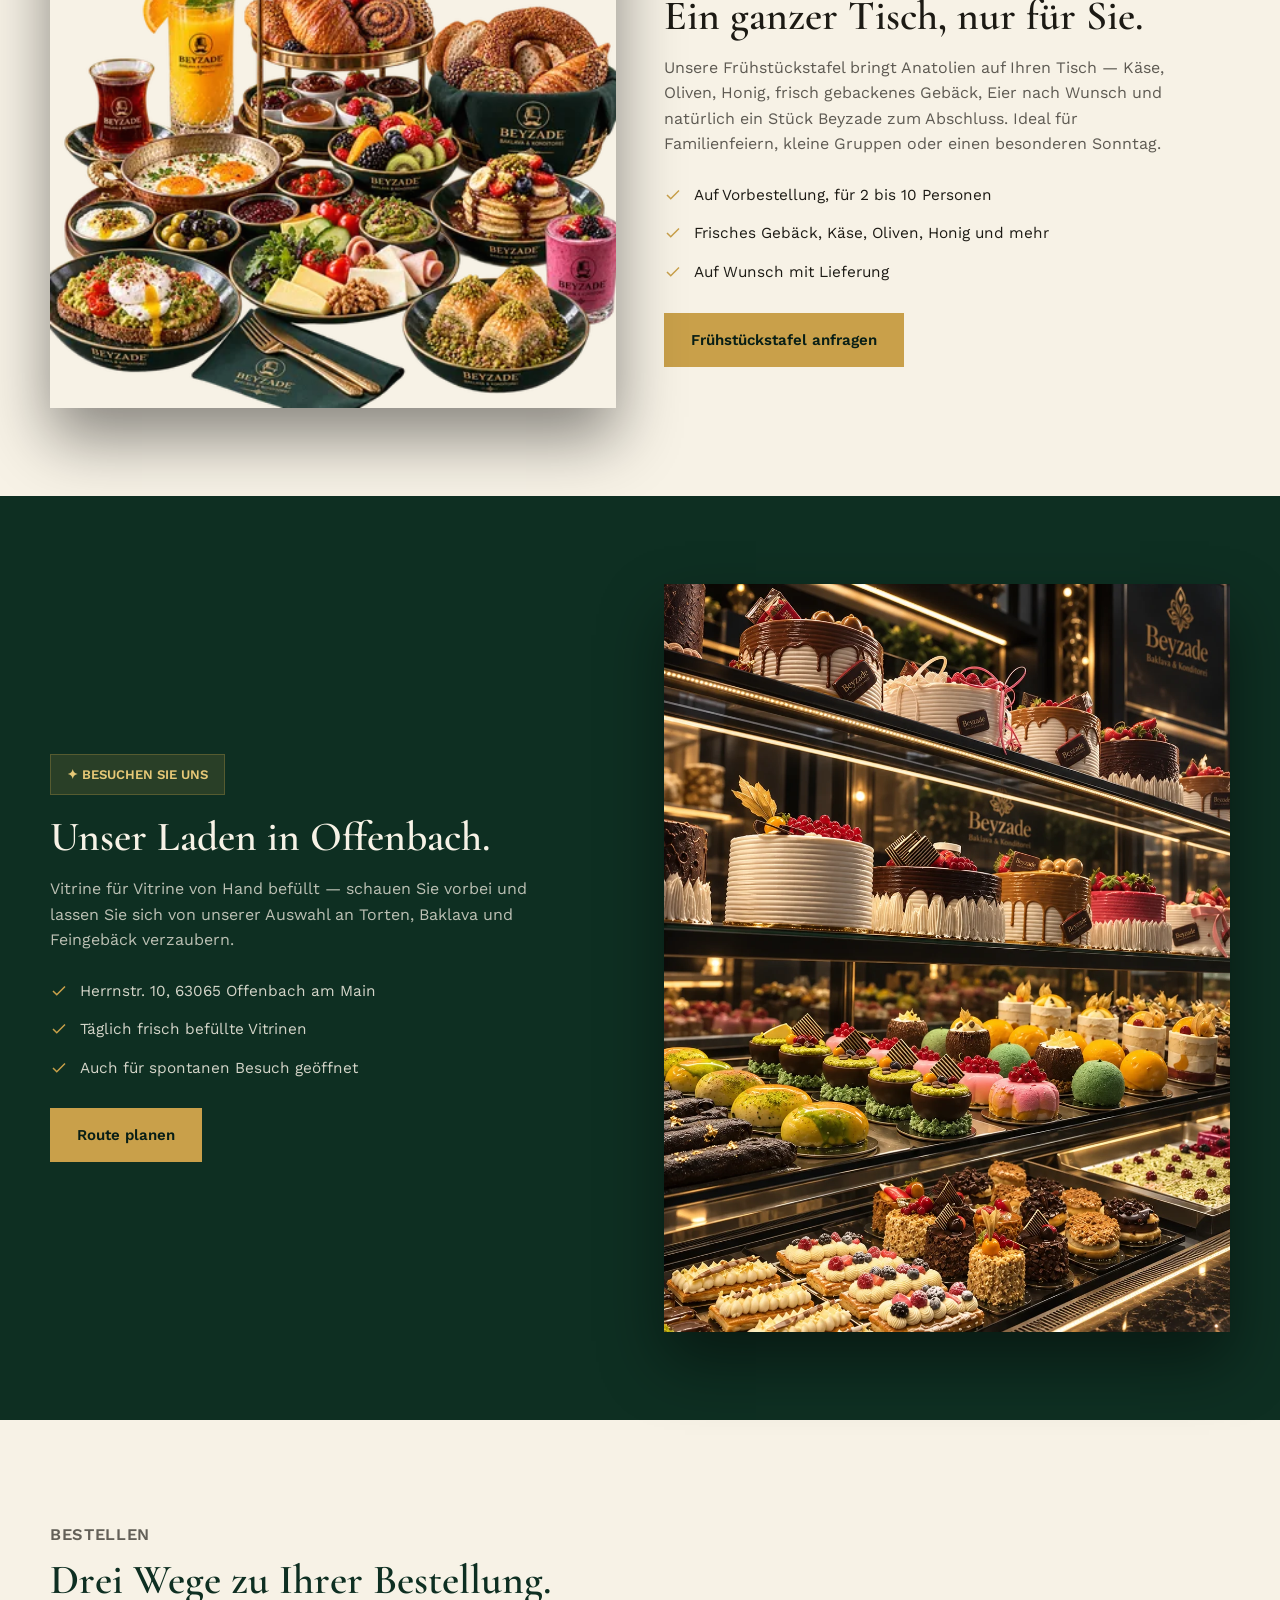
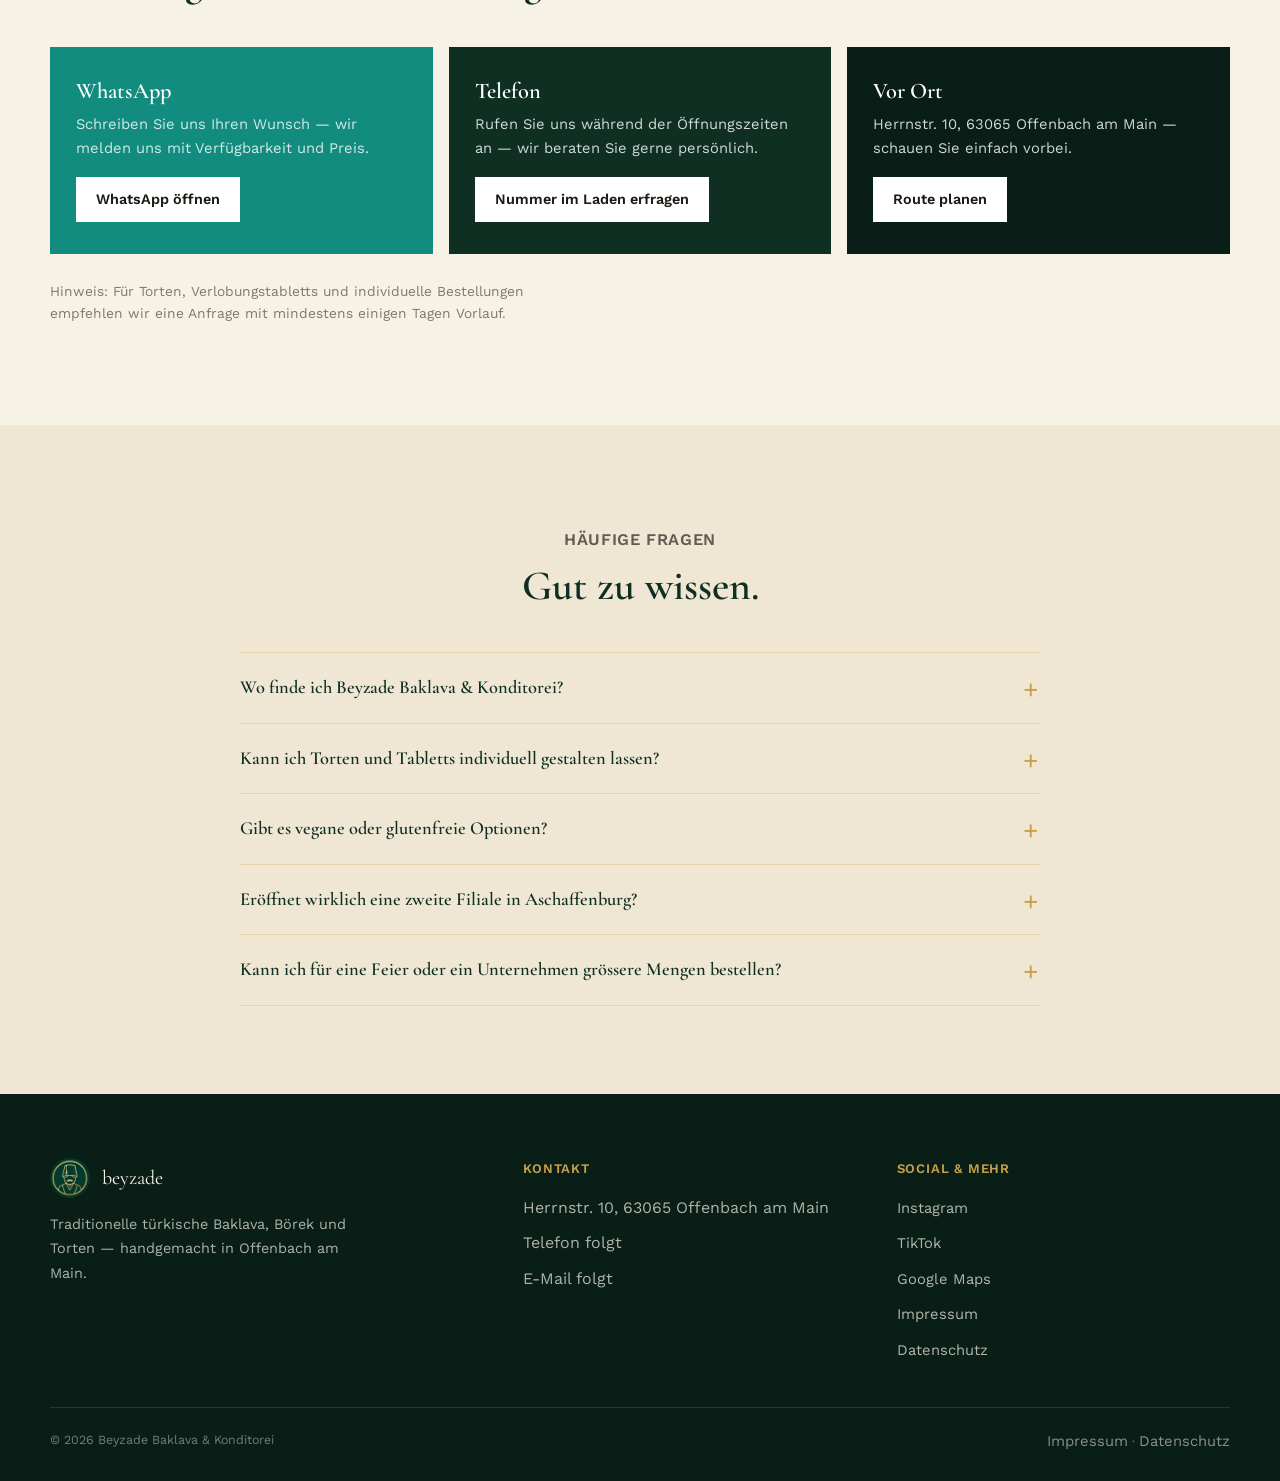
==== commit 264a11d8: "Add files via upload" ====
--- a/index.html
+++ b/index.html
@@ -165,52 +165,52 @@
 
       <article class="product-card" data-cat="baklava">
         <div class="thumb"><img src="assets/img/products/antep-serisi-sm.webp" width="440" height="330" alt="Antep-Serie Baklava" loading="lazy"></div>
-        <div class="body"><h3>Antep-Serie</h3><p>Klassische Baklava-Variationen nach original Antep-Rezeptur.</p><span class="price">Preis auf Anfrage</span></div>
+        <div class="body"><h3>Antep-Serie</h3><p>Klassische Baklava-Variationen nach original Antep-Rezeptur.</p><a class="price" href="https://wa.me/491511106060X?text=Hallo%2C%20ich%20interessiere%20mich%20f%C3%BCr%20dieses%20Produkt." target="_blank" rel="noopener">Preis auf Anfrage</a></div>
       </article>
 
       <article class="product-card" data-cat="baklava">
         <div class="thumb"><img src="assets/img/products/baklava-dondurma-sm.webp" width="440" height="330" alt="Baklava mit Eis" loading="lazy"></div>
-        <div class="body"><h3>Baklava mit Eis</h3><p>Warme Baklava, kaltes Pistazieneis — Tradition trifft Genuss.</p><span class="price">Preis auf Anfrage</span></div>
+        <div class="body"><h3>Baklava mit Eis</h3><p>Warme Baklava, kaltes Pistazieneis — Tradition trifft Genuss.</p><a class="price" href="https://wa.me/491511106060X?text=Hallo%2C%20ich%20interessiere%20mich%20f%C3%BCr%20dieses%20Produkt." target="_blank" rel="noopener">Preis auf Anfrage</a></div>
       </article>
 
       <article class="product-card" data-cat="baklava">
         <div class="thumb"><img src="assets/img/products/katmer-sm.webp" width="440" height="330" alt="Katmer mit Pistazie" loading="lazy"></div>
-        <div class="body"><h3>Katmer</h3><p>Hauchdünner Blätterteig, Pistazie, ein Löffel Kaymak.</p><span class="price">Preis auf Anfrage</span></div>
+        <div class="body"><h3>Katmer</h3><p>Hauchdünner Blätterteig, Pistazie, ein Löffel Kaymak.</p><a class="price" href="https://wa.me/491511106060X?text=Hallo%2C%20ich%20interessiere%20mich%20f%C3%BCr%20dieses%20Produkt." target="_blank" rel="noopener">Preis auf Anfrage</a></div>
       </article>
 
       <article class="product-card" data-cat="baklava">
         <div class="thumb"><img src="assets/img/products/dubai-cikolata-sm.webp" width="440" height="330" alt="Dubai Schokolade" loading="lazy"></div>
-        <div class="body"><h3>Dubai Schokolade</h3><p>Knuspriger Kadayıf, cremige Pistazie, feinste Schokolade.</p><span class="price">Preis auf Anfrage</span></div>
+        <div class="body"><h3>Dubai Schokolade</h3><p>Knuspriger Kadayıf, cremige Pistazie, feinste Schokolade.</p><a class="price" href="https://wa.me/491511106060X?text=Hallo%2C%20ich%20interessiere%20mich%20f%C3%BCr%20dieses%20Produkt." target="_blank" rel="noopener">Preis auf Anfrage</a></div>
       </article>
 
       <article class="product-card" data-cat="baklava">
         <div class="thumb"><img src="assets/img/products/soguk-baklava-sm.webp" width="440" height="330" alt="Soğuk Baklava" loading="lazy"></div>
-        <div class="body"><h3>Soğuk Baklava</h3><p>Blätterteig, cremige Milch, Kakao und Pistazien — kalt serviert, ein ganz eigenes Erlebnis.</p><span class="price">Preis auf Anfrage</span></div>
+        <div class="body"><h3>Soğuk Baklava</h3><p>Blätterteig, cremige Milch, Kakao und Pistazien — kalt serviert, ein ganz eigenes Erlebnis.</p><a class="price" href="https://wa.me/491511106060X?text=Hallo%2C%20ich%20interessiere%20mich%20f%C3%BCr%20dieses%20Produkt." target="_blank" rel="noopener">Preis auf Anfrage</a></div>
       </article>
 
       <article class="product-card" data-cat="baklava">
         <div class="thumb"><img src="assets/img/products/vegan-baklava-sm.webp" width="440" height="330" alt="Vegane Baklava-Serie" loading="lazy"></div>
-        <div class="body"><h3>Baklava <span class="tag-pill">VEGAN</span></h3><p>100% pflanzlich, ohne Butter oder Milch — derselbe Meister, dasselbe Handwerk.</p><span class="price">Preis auf Anfrage</span></div>
+        <div class="body"><h3>Baklava <span class="tag-pill">VEGAN</span></h3><p>100% pflanzlich, ohne Butter oder Milch — derselbe Meister, dasselbe Handwerk.</p><a class="price" href="https://wa.me/491511106060X?text=Hallo%2C%20ich%20interessiere%20mich%20f%C3%BCr%20dieses%20Produkt." target="_blank" rel="noopener">Preis auf Anfrage</a></div>
       </article>
 
       <article class="product-card" data-cat="baklava">
         <div class="thumb"><img src="assets/img/products/bayrak-baklava-sm.webp" width="440" height="330" alt="Baklava im Design der türkischen Flagge" loading="lazy"></div>
-        <div class="body"><h3>Türkiye'nin Tatlısı <span class="tag-pill outline">SAISONAL</span></h3><p>Baklava im Design der türkischen Flagge — für Nationalfeiertage und besondere Anlässe, auf Bestellung.</p><span class="price">Preis auf Anfrage</span></div>
+        <div class="body"><h3>Türkiye'nin Tatlısı <span class="tag-pill outline">SAISONAL</span></h3><p>Baklava im Design der türkischen Flagge — für Nationalfeiertage und besondere Anlässe, auf Bestellung.</p><a class="price" href="https://wa.me/491511106060X?text=Hallo%2C%20ich%20interessiere%20mich%20f%C3%BCr%20dieses%20Produkt." target="_blank" rel="noopener">Preis auf Anfrage</a></div>
       </article>
 
       <article class="product-card" data-cat="baklava">
         <div class="thumb"><img src="assets/img/products/kadayif-sarma-sm.webp" width="440" height="330" alt="Kadayıf-Rolle" loading="lazy"></div>
-        <div class="body"><h3>Kadayıf-Rollen</h3><p>Knuspriger Kadayıf, fein gefüllt und in Sirup getränkt.</p><span class="price">Preis auf Anfrage</span></div>
+        <div class="body"><h3>Kadayıf-Rollen</h3><p>Knuspriger Kadayıf, fein gefüllt und in Sirup getränkt.</p><a class="price" href="https://wa.me/491511106060X?text=Hallo%2C%20ich%20interessiere%20mich%20f%C3%BCr%20dieses%20Produkt." target="_blank" rel="noopener">Preis auf Anfrage</a></div>
       </article>
 
       <article class="product-card" data-cat="baklava">
         <div class="thumb"><img src="assets/img/products/baklava-sarma-tepsi-sm.webp" width="440" height="330" alt="Baklava-Röllchen" loading="lazy"></div>
-        <div class="body"><h3>Baklava-Röllchen</h3><p>Fein gerollt, reich gefüllt — eine elegante Variante der Klassiker.</p><span class="price">Preis auf Anfrage</span></div>
+        <div class="body"><h3>Baklava-Röllchen</h3><p>Fein gerollt, reich gefüllt — eine elegante Variante der Klassiker.</p><a class="price" href="https://wa.me/491511106060X?text=Hallo%2C%20ich%20interessiere%20mich%20f%C3%BCr%20dieses%20Produkt." target="_blank" rel="noopener">Preis auf Anfrage</a></div>
       </article>
 
       <article class="product-card" data-cat="baklava">
         <div class="thumb"><img src="assets/img/products/baklava-fan-sm.webp" width="440" height="330" alt="Baklava-Sortiment" loading="lazy"></div>
-        <div class="body"><h3>Baklava-Sortiment</h3><p>Eine Auswahl unserer Röllchen und Klassiker, kunstvoll angerichtet.</p><span class="price">Preis auf Anfrage</span></div>
+        <div class="body"><h3>Baklava-Sortiment</h3><p>Eine Auswahl unserer Röllchen und Klassiker, kunstvoll angerichtet.</p><a class="price" href="https://wa.me/491511106060X?text=Hallo%2C%20ich%20interessiere%20mich%20f%C3%BCr%20dieses%20Produkt." target="_blank" rel="noopener">Preis auf Anfrage</a></div>
       </article>
 
       <article class="product-card span-all" data-cat="baklava" style="background:var(--forest-deep);">
@@ -220,52 +220,52 @@
 
       <article class="product-card" data-cat="borek">
         <div class="thumb"><img src="assets/img/products/tuzlular-yeni-sm.webp" width="440" height="330" alt="Börek Vielfalt" loading="lazy"></div>
-        <div class="body"><h3>Börek-Vielfalt</h3><p>Spinat, Hackfleisch, Käse, Kartoffel — täglich frisch gebacken.</p><span class="price">Preis auf Anfrage</span></div>
+        <div class="body"><h3>Börek-Vielfalt</h3><p>Spinat, Hackfleisch, Käse, Kartoffel — täglich frisch gebacken.</p><a class="price" href="https://wa.me/491511106060X?text=Hallo%2C%20ich%20interessiere%20mich%20f%C3%BCr%20dieses%20Produkt." target="_blank" rel="noopener">Preis auf Anfrage</a></div>
       </article>
 
       <article class="product-card" data-cat="borek">
         <div class="thumb"><img src="assets/img/products/gozleme-sm.webp" width="440" height="330" alt="Gözleme" loading="lazy"></div>
-        <div class="body"><h3>Gözleme</h3><p>Von Hand ausgerollt, auf der Platte gebacken.</p><span class="price">Preis auf Anfrage</span></div>
+        <div class="body"><h3>Gözleme</h3><p>Von Hand ausgerollt, auf der Platte gebacken.</p><a class="price" href="https://wa.me/491511106060X?text=Hallo%2C%20ich%20interessiere%20mich%20f%C3%BCr%20dieses%20Produkt." target="_blank" rel="noopener">Preis auf Anfrage</a></div>
       </article>
 
       <article class="product-card" data-cat="borek">
         <div class="thumb"><img src="assets/img/products/cigkofte-sm.webp" width="440" height="330" alt="Çiğköfte" loading="lazy"></div>
-        <div class="body"><h3>Çiğköfte</h3><p>100% pflanzlich, mit Granatapfelsoße und frischem Salat.</p><span class="price">Preis auf Anfrage</span></div>
+        <div class="body"><h3>Çiğköfte</h3><p>100% pflanzlich, mit Granatapfelsoße und frischem Salat.</p><a class="price" href="https://wa.me/491511106060X?text=Hallo%2C%20ich%20interessiere%20mich%20f%C3%BCr%20dieses%20Produkt." target="_blank" rel="noopener">Preis auf Anfrage</a></div>
       </article>
 
       <article class="product-card" data-cat="torten">
         <div class="thumb"><img src="assets/img/products/dugun-pastasi-sm.webp" width="440" height="330" alt="Hochzeitstorte" loading="lazy"></div>
-        <div class="body"><h3>Hochzeitstorten</h3><p>Individuell gestaltet, mit Namen und Datum Ihrer Wahl.</p><span class="price">Preis auf Anfrage</span></div>
+        <div class="body"><h3>Hochzeitstorten</h3><p>Individuell gestaltet, mit Namen und Datum Ihrer Wahl.</p><a class="price" href="https://wa.me/491511106060X?text=Hallo%2C%20ich%20interessiere%20mich%20f%C3%BCr%20dieses%20Produkt." target="_blank" rel="noopener">Preis auf Anfrage</a></div>
       </article>
 
       <article class="product-card" data-cat="torten">
         <div class="thumb"><img src="assets/img/products/kiz-isteme-tepsi-sm.webp" width="440" height="330" alt="Verlobungstablett" loading="lazy"></div>
-        <div class="body"><h3>Verlobungstablett</h3><p>Eine süße Tradition für den Antrag — elegant arrangiert.</p><span class="price">Preis auf Anfrage</span></div>
+        <div class="body"><h3>Verlobungstablett</h3><p>Eine süße Tradition für den Antrag — elegant arrangiert.</p><a class="price" href="https://wa.me/491511106060X?text=Hallo%2C%20ich%20interessiere%20mich%20f%C3%BCr%20dieses%20Produkt." target="_blank" rel="noopener">Preis auf Anfrage</a></div>
       </article>
 
       <article class="product-card" data-cat="torten">
         <div class="thumb"><img src="assets/img/products/kiz-isteme-cikolata-sm.webp" width="440" height="330" alt="Verlobungspralinen" loading="lazy"></div>
-        <div class="body"><h3>Verlobungspralinen</h3><p>Feinste Pralinen, liebevoll für besondere Anlässe komponiert.</p><span class="price">Preis auf Anfrage</span></div>
+        <div class="body"><h3>Verlobungspralinen</h3><p>Feinste Pralinen, liebevoll für besondere Anlässe komponiert.</p><a class="price" href="https://wa.me/491511106060X?text=Hallo%2C%20ich%20interessiere%20mich%20f%C3%BCr%20dieses%20Produkt." target="_blank" rel="noopener">Preis auf Anfrage</a></div>
       </article>
 
       <article class="product-card" data-cat="torten">
         <div class="thumb"><img src="assets/img/products/turkiye-pasta-sm.webp" width="440" height="330" alt="Türkiye Pasta im Flaggen-Design" loading="lazy"></div>
-        <div class="body"><h3>Türkiye-Torte</h3><p>Mit Halbmond, Stern und Istanbuls Silhouette in Fondant — für Nationalstolz und besondere Feiern.</p><span class="price">Preis auf Anfrage</span></div>
+        <div class="body"><h3>Türkiye-Torte</h3><p>Mit Halbmond, Stern und Istanbuls Silhouette in Fondant — für Nationalstolz und besondere Feiern.</p><a class="price" href="https://wa.me/491511106060X?text=Hallo%2C%20ich%20interessiere%20mich%20f%C3%BCr%20dieses%20Produkt." target="_blank" rel="noopener">Preis auf Anfrage</a></div>
       </article>
 
       <article class="product-card" data-cat="torten">
         <div class="thumb"><img src="assets/img/products/turkiye-pasta-fussball-sm.webp" width="440" height="330" alt="Torte im Fußball-Nationalmannschaft-Design" loading="lazy"></div>
-        <div class="body"><h3>Nice-Zaferlere-Torte</h3><p>Für Fußballabende und Nationalfeiern — mit Ball, Schal und Trikot-Motiv in Fondant.</p><span class="price">Preis auf Anfrage</span></div>
+        <div class="body"><h3>Nice-Zaferlere-Torte</h3><p>Für Fußballabende und Nationalfeiern — mit Ball, Schal und Trikot-Motiv in Fondant.</p><a class="price" href="https://wa.me/491511106060X?text=Hallo%2C%20ich%20interessiere%20mich%20f%C3%BCr%20dieses%20Produkt." target="_blank" rel="noopener">Preis auf Anfrage</a></div>
       </article>
 
       <article class="product-card" data-cat="torten">
         <div class="thumb"><img src="assets/img/products/vegan-torte-sm.webp" width="440" height="330" alt="Vegane Torte" loading="lazy"></div>
-        <div class="body"><h3>Torte <span class="tag-pill">VEGAN</span></h3><p>Pistazien-Biskuit, pflanzliche Creme, frische Beeren — Genuss ohne tierische Zutaten.</p><span class="price">Preis auf Anfrage</span></div>
+        <div class="body"><h3>Torte <span class="tag-pill">VEGAN</span></h3><p>Pistazien-Biskuit, pflanzliche Creme, frische Beeren — Genuss ohne tierische Zutaten.</p><a class="price" href="https://wa.me/491511106060X?text=Hallo%2C%20ich%20interessiere%20mich%20f%C3%BCr%20dieses%20Produkt." target="_blank" rel="noopener">Preis auf Anfrage</a></div>
       </article>
 
       <article class="product-card" data-cat="torten">
         <div class="thumb"><img src="assets/img/products/pasta-babyshower-sm.webp" width="440" height="330" alt="Babyparty-Torte" loading="lazy"></div>
-        <div class="body"><h3>Feier-Torten</h3><p>Babyparty, Geburtstag und mehr — liebevoll und individuell gestaltet.</p><span class="price">Preis auf Anfrage</span></div>
+        <div class="body"><h3>Feier-Torten</h3><p>Babyparty, Geburtstag und mehr — liebevoll und individuell gestaltet.</p><a class="price" href="https://wa.me/491511106060X?text=Hallo%2C%20ich%20interessiere%20mich%20f%C3%BCr%20dieses%20Produkt." target="_blank" rel="noopener">Preis auf Anfrage</a></div>
       </article>
 
       <article class="product-card" data-cat="torten">
@@ -275,18 +275,18 @@
              Sie uns Ihr Thema, wir setzen es in Fondant und Schokolade um.
              Aus urheberrechtlichen Gründen zeigen wir hier keine
              Beispiele mit fremden Marken oder Figuren.</p>
-          <span class="price">Preis auf Anfrage</span>
+          <a class="price" href="https://wa.me/491511106060X?text=Hallo%2C%20ich%20interessiere%20mich%20f%C3%BCr%20dieses%20Produkt." target="_blank" rel="noopener">Preis auf Anfrage</a>
         </div>
       </article>
 
       <article class="product-card" data-cat="genuss">
         <div class="thumb"><img src="assets/img/products/dondurma-sm.webp" width="440" height="330" alt="Eiscreme" loading="lazy"></div>
-        <div class="body"><h3>Eiscreme</h3><p>Pistazie, Vanille, Schokolade, Erdbeere und mehr — täglich frisch.</p><span class="price">Preis auf Anfrage</span></div>
+        <div class="body"><h3>Eiscreme</h3><p>Pistazie, Vanille, Schokolade, Erdbeere und mehr — täglich frisch.</p><a class="price" href="https://wa.me/491511106060X?text=Hallo%2C%20ich%20interessiere%20mich%20f%C3%BCr%20dieses%20Produkt." target="_blank" rel="noopener">Preis auf Anfrage</a></div>
       </article>
 
       <article class="product-card" data-cat="genuss">
         <div class="thumb"><img src="assets/img/products/kahve-sm.webp" width="440" height="330" alt="Kaffee-Vielfalt" loading="lazy"></div>
-        <div class="body"><h3>Kaffee-Vielfalt</h3><p>Türkischer Kaffee, Espresso, Latte-Kreationen — für jeden Moment.</p><span class="price">Preis auf Anfrage</span></div>
+        <div class="body"><h3>Kaffee-Vielfalt</h3><p>Türkischer Kaffee, Espresso, Latte-Kreationen — für jeden Moment.</p><a class="price" href="https://wa.me/491511106060X?text=Hallo%2C%20ich%20interessiere%20mich%20f%C3%BCr%20dieses%20Produkt." target="_blank" rel="noopener">Preis auf Anfrage</a></div>
       </article>
 
       <article class="product-card" data-cat="genuss">
@@ -294,88 +294,88 @@
           <h3>Glutenfreie Produkte</h3>
           <p>Ausgewählte Baklava-, Kuchen- und Tortenvarianten ohne
              Gluten — Genuss ohne Kompromisse.</p>
-          <span class="price">Preis auf Anfrage</span>
+          <a class="price" href="https://wa.me/491511106060X?text=Hallo%2C%20ich%20interessiere%20mich%20f%C3%BCr%20dieses%20Produkt." target="_blank" rel="noopener">Preis auf Anfrage</a>
         </div>
       </article>
 
       <article class="product-card" data-cat="tatlilar">
         <div class="thumb"><img src="assets/img/products/kurabiye-sm.webp" width="440" height="330" alt="Kurabiye-Auswahl" loading="lazy"></div>
-        <div class="body"><h3>Kurabiye</h3><p>Pistazie, Schoko, klassisch, Nuss, Vanille, Kakao — kleine Kekse, große Glücksmomente.</p><span class="price">Preis auf Anfrage</span></div>
+        <div class="body"><h3>Kurabiye</h3><p>Pistazie, Schoko, klassisch, Nuss, Vanille, Kakao — kleine Kekse, große Glücksmomente.</p><a class="price" href="https://wa.me/491511106060X?text=Hallo%2C%20ich%20interessiere%20mich%20f%C3%BCr%20dieses%20Produkt." target="_blank" rel="noopener">Preis auf Anfrage</a></div>
       </article>
 
       <article class="product-card" data-cat="tatlilar">
         <div class="thumb"><img src="assets/img/products/lokum-sm.webp" width="440" height="330" alt="Lokum-Auswahl" loading="lazy"></div>
-        <div class="body"><h3>Lokum</h3><p>Traditionelle türkische Süße — mit Pistazie, Rose, Zitrone und Schokolade.</p><span class="price">Preis auf Anfrage</span></div>
+        <div class="body"><h3>Lokum</h3><p>Traditionelle türkische Süße — mit Pistazie, Rose, Zitrone und Schokolade.</p><a class="price" href="https://wa.me/491511106060X?text=Hallo%2C%20ich%20interessiere%20mich%20f%C3%BCr%20dieses%20Produkt." target="_blank" rel="noopener">Preis auf Anfrage</a></div>
       </article>
 
       <article class="product-card" data-cat="tatlilar">
         <div class="thumb"><img src="assets/img/products/kruvasan-sm.webp" width="440" height="330" alt="Fıstıklı Kruvasan" loading="lazy"></div>
-        <div class="body"><h3>Pistazien-Croissant</h3><p>Buttrig, knusprig, mit Schokolade und Pistazien gefüllt — frisch aus dem Ofen.</p><span class="price">Preis auf Anfrage</span></div>
+        <div class="body"><h3>Pistazien-Croissant</h3><p>Buttrig, knusprig, mit Schokolade und Pistazien gefüllt — frisch aus dem Ofen.</p><a class="price" href="https://wa.me/491511106060X?text=Hallo%2C%20ich%20interessiere%20mich%20f%C3%BCr%20dieses%20Produkt." target="_blank" rel="noopener">Preis auf Anfrage</a></div>
       </article>
 
       <article class="product-card" data-cat="tatlilar">
         <div class="thumb"><img src="assets/img/products/waffel-sm.webp" width="440" height="330" alt="Waffel mit Eis und Früchten" loading="lazy"></div>
-        <div class="body"><h3>Waffeln</h3><p>Frisch gebacken, nach Wunsch belegt — mit Eis, Schokolade oder frischen Früchten.</p><span class="price">Preis auf Anfrage</span></div>
+        <div class="body"><h3>Waffeln</h3><p>Frisch gebacken, nach Wunsch belegt — mit Eis, Schokolade oder frischen Früchten.</p><a class="price" href="https://wa.me/491511106060X?text=Hallo%2C%20ich%20interessiere%20mich%20f%C3%BCr%20dieses%20Produkt." target="_blank" rel="noopener">Preis auf Anfrage</a></div>
       </article>
 
       <article class="product-card" data-cat="tatlilar">
         <div class="thumb"><img src="assets/img/products/obstteller-sm.webp" width="440" height="330" alt="Frischer Obstteller" loading="lazy"></div>
-        <div class="body"><h3>Obstteller</h3><p>Klassisch, exotisch oder saisonal — frisch geschnitten, auch zum Mitnehmen.</p><span class="price">Preis auf Anfrage</span></div>
-      </article>
-
-      <article class="product-card span-all" data-cat="tatlilar">
-        <div class="thumb thumb-wide"><img src="assets/img/products/milchdesserts-sm.webp" width="440" height="64" alt="Milchdesserts-Auswahl" loading="lazy"></div>
-        <div class="body"><h3>Milchdesserts</h3><p>Milchreis, Crème Brûlée, Kazandibi, Keşkül, Supangle und mehr — traditionelle Rezepte, modern interpretiert.</p><span class="price">Preis auf Anfrage</span></div>
+        <div class="body"><h3>Obstteller</h3><p>Klassisch, exotisch oder saisonal — frisch geschnitten, auch zum Mitnehmen.</p><a class="price" href="https://wa.me/491511106060X?text=Hallo%2C%20ich%20interessiere%20mich%20f%C3%BCr%20dieses%20Produkt." target="_blank" rel="noopener">Preis auf Anfrage</a></div>
+      </article>
+
+      <article class="product-card" data-cat="tatlilar">
+        <div class="thumb"><img src="assets/img/products/milchdesserts-sm.webp" width="440" height="360" alt="Kazandibi" loading="lazy"></div>
+        <div class="body"><h3>Milchdesserts</h3><p>Milchreis, Crème Brûlée, Kazandibi, Keşkül, Supangle und mehr — traditionelle Rezepte, modern interpretiert.</p><a class="price" href="https://wa.me/491511106060X?text=Hallo%2C%20ich%20interessiere%20mich%20f%C3%BCr%20dieses%20Produkt." target="_blank" rel="noopener">Preis auf Anfrage</a></div>
       </article>
 
       <article class="product-card" data-cat="kek">
         <div class="thumb"><img src="assets/img/products/kek-cikolata-sm.webp" width="440" height="330" alt="Schokoladen-Torte" loading="lazy"></div>
-        <div class="body"><h3>Schokoladen-Torte</h3><p>Zartbitter-Ganache, mehrere saftige Böden — für echte Schokoladenliebhaber.</p><span class="price">Preis auf Anfrage</span></div>
+        <div class="body"><h3>Schokoladen-Torte</h3><p>Zartbitter-Ganache, mehrere saftige Böden — für echte Schokoladenliebhaber.</p><a class="price" href="https://wa.me/491511106060X?text=Hallo%2C%20ich%20interessiere%20mich%20f%C3%BCr%20dieses%20Produkt." target="_blank" rel="noopener">Preis auf Anfrage</a></div>
       </article>
 
       <article class="product-card" data-cat="kek">
         <div class="thumb"><img src="assets/img/products/kek-findikli-sm.webp" width="440" height="330" alt="Haselnuss-Torte" loading="lazy"></div>
-        <div class="body"><h3>Haselnuss-Torte</h3><p>Karamellisierte Haselnüsse, feine Cremeschichten — knusprig und cremig zugleich.</p><span class="price">Preis auf Anfrage</span></div>
+        <div class="body"><h3>Haselnuss-Torte</h3><p>Karamellisierte Haselnüsse, feine Cremeschichten — knusprig und cremig zugleich.</p><a class="price" href="https://wa.me/491511106060X?text=Hallo%2C%20ich%20interessiere%20mich%20f%C3%BCr%20dieses%20Produkt." target="_blank" rel="noopener">Preis auf Anfrage</a></div>
       </article>
 
       <article class="product-card" data-cat="kek">
         <div class="thumb"><img src="assets/img/products/kek-meyveli-sm.webp" width="440" height="330" alt="Beeren-Torte" loading="lazy"></div>
-        <div class="body"><h3>Beeren-Torte</h3><p>Frische Beeren auf zarter Sahnecreme — leicht und fruchtig.</p><span class="price">Preis auf Anfrage</span></div>
+        <div class="body"><h3>Beeren-Torte</h3><p>Frische Beeren auf zarter Sahnecreme — leicht und fruchtig.</p><a class="price" href="https://wa.me/491511106060X?text=Hallo%2C%20ich%20interessiere%20mich%20f%C3%BCr%20dieses%20Produkt." target="_blank" rel="noopener">Preis auf Anfrage</a></div>
       </article>
 
       <article class="product-card" data-cat="kek">
         <div class="thumb"><img src="assets/img/products/kek-limon-sm.webp" width="440" height="330" alt="Zitronen-Cheesecake" loading="lazy"></div>
-        <div class="body"><h3>Zitronen-Cheesecake</h3><p>Cremiger Cheesecake mit frischer Zitronennote.</p><span class="price">Preis auf Anfrage</span></div>
+        <div class="body"><h3>Zitronen-Cheesecake</h3><p>Cremiger Cheesecake mit frischer Zitronennote.</p><a class="price" href="https://wa.me/491511106060X?text=Hallo%2C%20ich%20interessiere%20mich%20f%C3%BCr%20dieses%20Produkt." target="_blank" rel="noopener">Preis auf Anfrage</a></div>
       </article>
 
       <article class="product-card" data-cat="kek">
         <div class="thumb"><img src="assets/img/products/kek-marble-sm.webp" width="440" height="330" alt="Marmor-Kuchen" loading="lazy"></div>
-        <div class="body"><h3>Marmor-Kuchen</h3><p>Klassisch gebacken, mit feiner Kakaomarmorierung.</p><span class="price">Preis auf Anfrage</span></div>
+        <div class="body"><h3>Marmor-Kuchen</h3><p>Klassisch gebacken, mit feiner Kakaomarmorierung.</p><a class="price" href="https://wa.me/491511106060X?text=Hallo%2C%20ich%20interessiere%20mich%20f%C3%BCr%20dieses%20Produkt." target="_blank" rel="noopener">Preis auf Anfrage</a></div>
       </article>
 
       <article class="product-card" data-cat="tatlilar">
         <div class="thumb"><img src="assets/img/products/profiterol-kule-sm.webp" width="440" height="330" alt="Profiterol-Turm" loading="lazy"></div>
-        <div class="body"><h3>Profiterol</h3><p>Luftige Windbeutel, Schokoladenglasur, Pistazien — ein Turm voller Genuss.</p><span class="price">Preis auf Anfrage</span></div>
+        <div class="body"><h3>Profiterol</h3><p>Luftige Windbeutel, Schokoladenglasur, Pistazien — ein Turm voller Genuss.</p><a class="price" href="https://wa.me/491511106060X?text=Hallo%2C%20ich%20interessiere%20mich%20f%C3%BCr%20dieses%20Produkt." target="_blank" rel="noopener">Preis auf Anfrage</a></div>
       </article>
 
       <article class="product-card" data-cat="tatlilar">
         <div class="thumb"><img src="assets/img/products/meyve-suyu-sise-sm.webp" width="440" height="330" alt="Flaschen-Fruchtsäfte" loading="lazy"></div>
-        <div class="body"><h3>Fruchtsäfte zum Mitnehmen</h3><p>Granatapfel, Orange, Apfel — abgefüllt, für unterwegs.</p><span class="price">Preis auf Anfrage</span></div>
+        <div class="body"><h3>Fruchtsäfte zum Mitnehmen</h3><p>Granatapfel, Orange, Apfel — abgefüllt, für unterwegs.</p><a class="price" href="https://wa.me/491511106060X?text=Hallo%2C%20ich%20interessiere%20mich%20f%C3%BCr%20dieses%20Produkt." target="_blank" rel="noopener">Preis auf Anfrage</a></div>
       </article>
 
       <article class="product-card" data-cat="box">
         <div class="thumb"><img src="assets/img/products/hediye-kutusu-sm.webp" width="440" height="330" alt="Baklava Geschenkbox" loading="lazy"></div>
-        <div class="body"><h3>Baklava Box &amp; Snack Box</h3><p>Die perfekte Mitbringsel-Box — Tradition in jeder Box.</p><span class="price">Preis auf Anfrage</span></div>
+        <div class="body"><h3>Baklava Box &amp; Snack Box</h3><p>Die perfekte Mitbringsel-Box — Tradition in jeder Box.</p><a class="price" href="https://wa.me/491511106060X?text=Hallo%2C%20ich%20interessiere%20mich%20f%C3%BCr%20dieses%20Produkt." target="_blank" rel="noopener">Preis auf Anfrage</a></div>
       </article>
 
       <article class="product-card" data-cat="box">
         <div class="thumb"><img src="assets/img/products/cikolata-kutusu-sm.webp" width="440" height="330" alt="Pralinen-Geschenkbox" loading="lazy"></div>
-        <div class="body"><h3>Pralinen-Box</h3><p>Feine Pralinen, elegant verpackt — für besondere Anlässe.</p><span class="price">Preis auf Anfrage</span></div>
+        <div class="body"><h3>Pralinen-Box</h3><p>Feine Pralinen, elegant verpackt — für besondere Anlässe.</p><a class="price" href="https://wa.me/491511106060X?text=Hallo%2C%20ich%20interessiere%20mich%20f%C3%BCr%20dieses%20Produkt." target="_blank" rel="noopener">Preis auf Anfrage</a></div>
       </article>
 
       <article class="product-card" data-cat="box">
         <div class="thumb"><img src="assets/img/products/box-set-sm.webp" width="440" height="330" alt="Baklava Box und Snack Box" loading="lazy"></div>
-        <div class="body"><h3>Klassische Geschenkbox</h3><p>Unsere ursprüngliche Auswahl-Box.</p><span class="price">Preis auf Anfrage</span></div>
+        <div class="body"><h3>Klassische Geschenkbox</h3><p>Unsere ursprüngliche Auswahl-Box.</p><a class="price" href="https://wa.me/491511106060X?text=Hallo%2C%20ich%20interessiere%20mich%20f%C3%BCr%20dieses%20Produkt." target="_blank" rel="noopener">Preis auf Anfrage</a></div>
       </article>
 
     </div>
@@ -443,7 +443,7 @@
         <li><svg viewBox="0 0 24 24" fill="none" stroke="currentColor" stroke-width="2"><path d="M20 6L9 17l-5-5"/></svg> Auch für spontanen Besuch geöffnet</li>
       </ul>
       <div class="hero-ctas" style="margin-top:28px;">
-        <a class="btn btn-gold" href="https://maps.google.com/?q=Herrnstr.+10,+63065+Offenbach+am+Main" target="_blank" rel="noopener">Route planen</a>
+        <a class="btn btn-gold" href="https://share.google/6eU90IZh07TAcB8SG" target="_blank" rel="noopener">Route planen</a>
       </div>
     </div>
     <div class="hero-visual">
@@ -472,7 +472,7 @@
       <div class="order-card">
         <h3>Vor Ort</h3>
         <p>Herrnstr. 10, 63065 Offenbach am Main — schauen Sie einfach vorbei.</p>
-        <a class="order-cta" href="https://maps.google.com/?q=Herrnstr.+10,+63065+Offenbach+am+Main" target="_blank" rel="noopener">Route planen</a>
+        <a class="order-cta" href="https://share.google/6eU90IZh07TAcB8SG" target="_blank" rel="noopener">Route planen</a>
       </div>
     </div>
     <p class="order-note">Hinweis: Für Torten, Verlobungstabletts und individuelle Bestellungen empfehlen wir eine Anfrage mit mindestens einigen Tagen Vorlauf.</p>
@@ -535,6 +535,7 @@
       <ul>
         <li><a href="https://www.instagram.com/beyzade.baklava/" target="_blank" rel="noopener">Instagram</a></li>
         <li><a href="https://www.tiktok.com/@beyzadebaklava" target="_blank" rel="noopener">TikTok</a></li>
+        <li><a href="https://share.google/6eU90IZh07TAcB8SG" target="_blank" rel="noopener">Google Maps</a></li>
         <li><a href="impressum.html">Impressum</a></li>
         <li><a href="datenschutz.html">Datenschutz</a></li>
       </ul>
--- a/assets/css/style.css
+++ b/assets/css/style.css
@@ -155,9 +155,13 @@
 .product-card h3{font-size:1.28rem; display:flex; align-items:center; gap:8px; flex-wrap:wrap;}
 .product-card p{color:rgba(28,26,20,.62); font-size:.9rem; margin:8px 0 0;}
 .product-card .price{
-  display:inline-block; margin-top:12px; font-family:var(--sans); font-size:.78rem;
+  display:inline-flex; align-items:center; gap:6px; margin-top:12px; font-family:var(--sans); font-size:.78rem;
   font-weight:600; letter-spacing:.03em; color:var(--gold); border-top:1px solid var(--line); padding-top:12px; width:100%;
-}
+  text-decoration:none; cursor:pointer; transition:color 150ms;
+}
+.product-card .price::after{content:"→"; transition:transform 150ms;}
+.product-card .price:hover{color:var(--gold-bright);}
+.product-card .price:hover::after{transform:translateX(3px);}
 .tag-pill{
   display:inline-block; font-family:var(--sans); font-size:.62rem; font-weight:700; letter-spacing:.05em;
   color:var(--forest-deep); background:var(--gold); padding:3px 9px; border-radius:999px; vertical-align:middle;
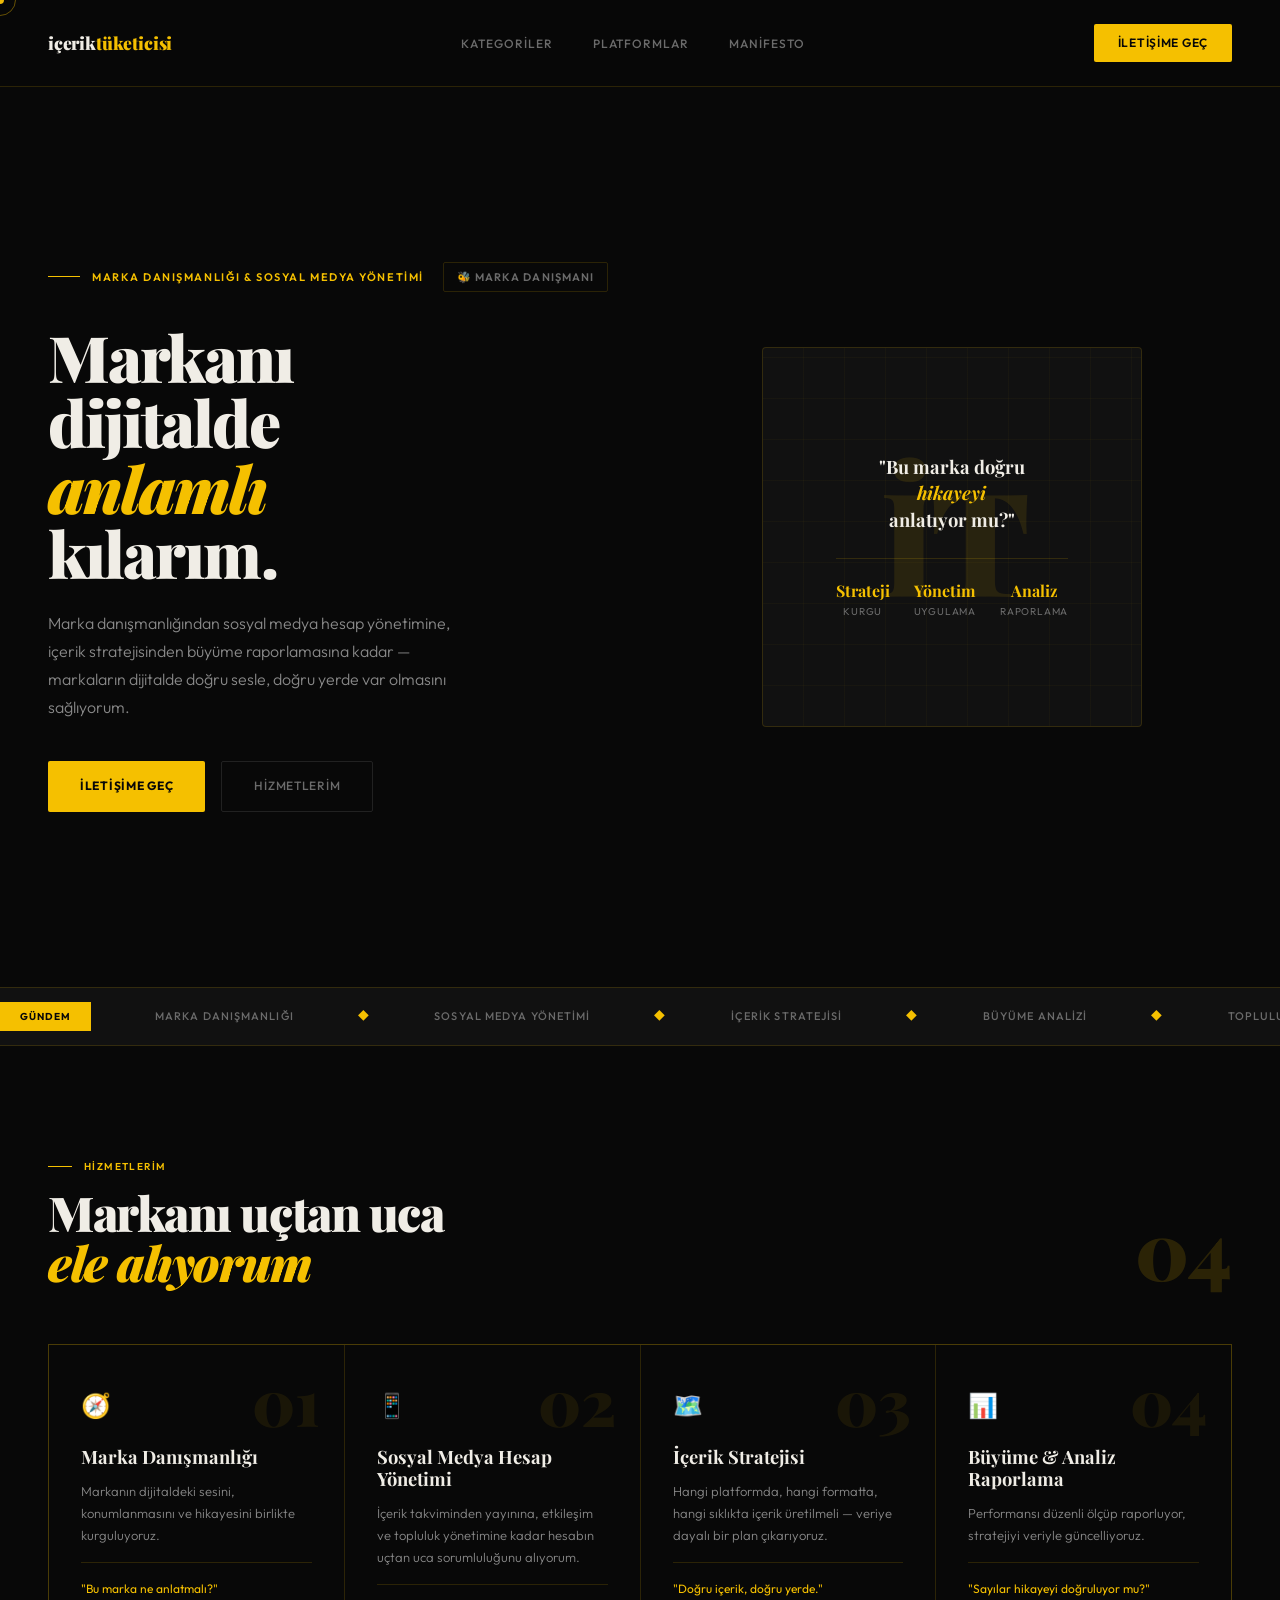
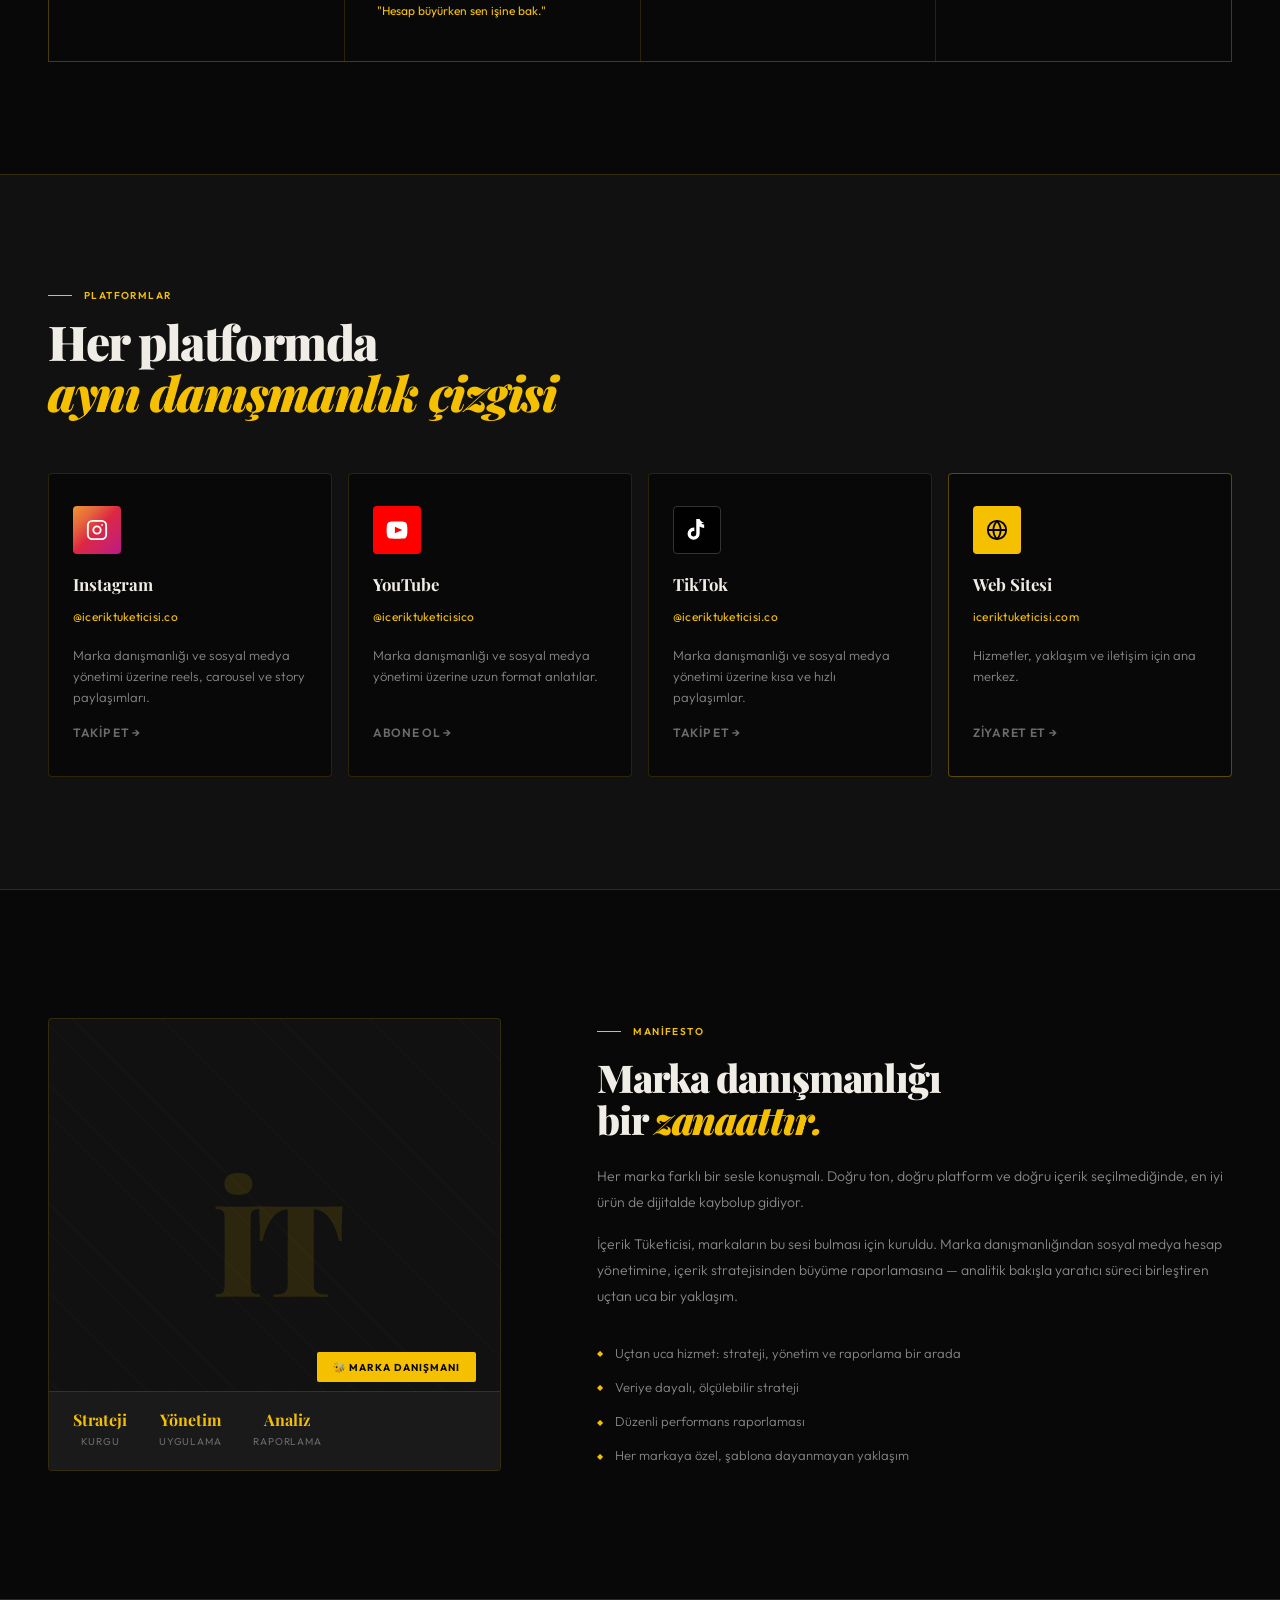
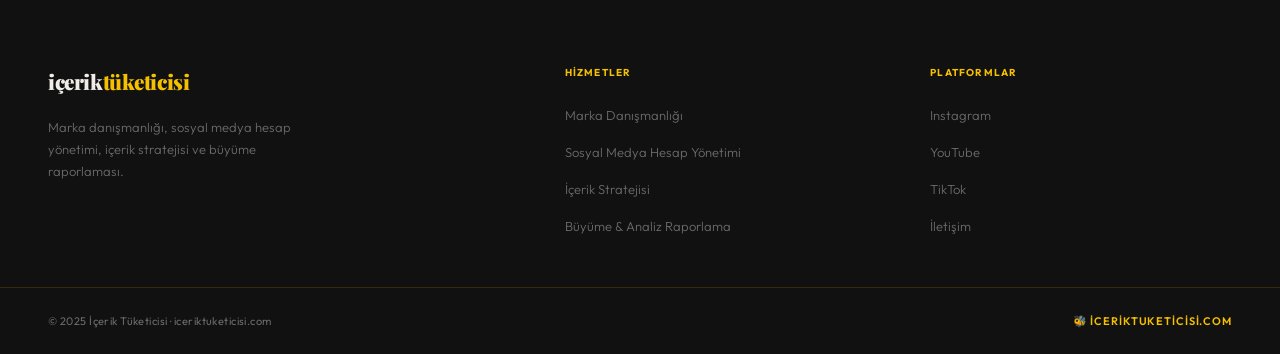
==== commit 66315200: "Add files via upload" ====
--- a/index.html
+++ b/index.html
@@ -1,557 +1,344 @@
-<!doctype html>
-<html lang="de">
+<!DOCTYPE html>
+<html lang="tr">
 <head>
-<meta charset="utf-8">
-<meta name="viewport" content="width=device-width, initial-scale=1">
-<title>Beyzade Baklava & Konditorei — Offenbach am Main</title>
-<meta name="description" content="Beyzade Baklava & Konditorei in Offenbach am Main: traditionelle türkische Baklava, Börek, Torten und Feiertagsboxen. Handwerk, frische Zutaten, besondere Momente.">
-<link rel="canonical" href="https://beyzadebaklava.de/">
-<link rel="alternate" hreflang="de" href="https://beyzadebaklava.de/">
-<link rel="alternate" hreflang="tr" href="https://beyzadebaklava.de/tr/">
-<meta property="og:type" content="website">
-<meta property="og:site_name" content="Beyzade Baklava & Konditorei">
-<meta property="og:title" content="Beyzade Baklava & Konditorei — Offenbach am Main">
-<meta property="og:description" content="Traditionelle türkische Baklava, Börek, Torten und Feiertagsboxen — handgemacht in Offenbach am Main.">
-<meta property="og:image" content="https://beyzadebaklava.de/assets/img/products/antep-serisi.webp">
-<meta property="og:locale" content="de_DE">
-<meta name="twitter:card" content="summary_large_image">
-<meta name="theme-color" content="#0e2f22">
-<link rel="icon" href="assets/img/favicon.ico" sizes="any">
-<link rel="icon" type="image/png" sizes="32x32" href="assets/img/favicon-32.png">
-<link rel="apple-touch-icon" href="assets/img/apple-touch-icon.png">
-<link rel="stylesheet" href="assets/css/style.css">
-<script type="application/ld+json">
-{
-  "@context": "https://schema.org",
-  "@type": "Bakery",
-  "@id": "https://beyzadebaklava.de/#business",
-  "name": "Beyzade Baklava & Konditorei",
-  "image": "https://beyzadebaklava.de/assets/img/products/antep-serisi.webp",
-  "url": "https://beyzadebaklava.de/",
-  "telephone": "PLATZHALTER",
-  "priceRange": "€€",
-  "address": {
-    "@type": "PostalAddress",
-    "streetAddress": "Herrnstr. 10",
-    "postalCode": "63065",
-    "addressLocality": "Offenbach am Main",
-    "addressCountry": "DE"
-  },
-  "sameAs": [
-    "https://www.instagram.com/beyzade.baklava/",
-    "https://www.tiktok.com/@beyzadebaklava"
-  ]
-}
+  <!-- Google tag (gtag.js) -->
+<script async src="https://www.googletagmanager.com/gtag/js?id=G-5688V2JPRK"></script>
+<script>
+  window.dataLayer = window.dataLayer || [];
+  function gtag(){dataLayer.push(arguments);}
+  gtag('js', new Date());
+
+  gtag('config', 'G-5688V2JPRK');
 </script>
+<meta charset="UTF-8">
+<meta name="viewport" content="width=device-width, initial-scale=1.0">
+<title>İçerik Tüketicisi — Marka Danışmanlığı & Sosyal Medya Yönetimi</title>
+<meta name="description" content="Marka danışmanlığı, sosyal medya hesap yönetimi, içerik stratejisi ve büyüme raporlaması. Markanın dijitaldeki sesini birlikte kurguluyoruz.">
+<link rel="preconnect" href="https://fonts.googleapis.com">
+<link rel="preconnect" href="https://fonts.gstatic.com" crossorigin>
+<link href="https://fonts.googleapis.com/css2?family=Playfair+Display:ital,wght@0,700;0,900;1,700&family=Outfit:wght@300;400;500;600&display=swap" rel="stylesheet">
+<style>
+:root{--gold:#F5C000;--gold-dim:#D4A800;--gold-pale:rgba(245,192,0,0.08);--gold-border:rgba(245,192,0,0.15);--black:#080808;--black-2:#111111;--black-3:#1A1A1A;--white:#F0EDE6;--muted:#6B6B6B;--muted-2:#888}
+*,*::before,*::after{box-sizing:border-box;margin:0;padding:0}
+html{scroll-behavior:smooth}
+body{background:var(--black);color:var(--white);font-family:'Outfit',sans-serif;font-size:16px;line-height:1.7;overflow-x:hidden;cursor:none}
+.cursor{width:8px;height:8px;background:var(--gold);border-radius:50%;position:fixed;pointer-events:none;z-index:9999;transform:translate(-50%,-50%);transition:width .2s,height .2s;mix-blend-mode:difference}
+.cursor-ring{width:32px;height:32px;border:1px solid var(--gold);border-radius:50%;position:fixed;pointer-events:none;z-index:9998;transform:translate(-50%,-50%);transition:width .2s,height .2s,opacity .2s;opacity:.4}
+::selection{background:var(--gold);color:var(--black)}
+nav{display:flex;align-items:center;justify-content:space-between;padding:1.5rem 3rem;border-bottom:1px solid var(--gold-border);position:sticky;top:0;background:rgba(8,8,8,0.96);backdrop-filter:blur(20px);z-index:100}
+.nav-logo{font-family:'Playfair Display',serif;font-weight:900;font-size:1.1rem;color:var(--white);text-decoration:none;letter-spacing:-.01em}
+.nav-logo span{color:var(--gold)}
+.nav-links{display:flex;gap:2.5rem;list-style:none}
+.nav-links a{font-size:12px;font-weight:500;letter-spacing:.08em;text-transform:uppercase;color:var(--muted);text-decoration:none;transition:color .2s;position:relative}
+.nav-links a::after{content:'';position:absolute;bottom:-2px;left:0;width:0;height:1px;background:var(--gold);transition:width .25s}
+.nav-links a:hover{color:var(--white)}
+.nav-links a:hover::after{width:100%}
+.nav-cta{font-size:12px;font-weight:600;letter-spacing:.06em;text-transform:uppercase;background:var(--gold);color:var(--black);padding:.55rem 1.5rem;border-radius:2px;text-decoration:none;transition:background .2s,transform .15s}
+.nav-cta:hover{background:var(--gold-dim);transform:translateY(-1px)}
+.hero{min-height:100vh;display:grid;grid-template-columns:1fr 1fr;align-items:center;padding:0 3rem;max-width:1400px;margin:0 auto;gap:4rem}
+.hero-left{padding:6rem 0}
+.hero-eyebrow{display:flex;align-items:center;gap:.75rem;margin-bottom:2rem;animation:fadeUp .6s ease both}
+.eyebrow-line{width:32px;height:1px;background:var(--gold)}
+.eyebrow-text{font-size:11px;font-weight:600;letter-spacing:.14em;text-transform:uppercase;color:var(--gold)}
+.hero-bee{font-size:11px;font-weight:600;letter-spacing:.1em;text-transform:uppercase;color:var(--muted);border:1px solid var(--gold-border);padding:.3rem .8rem;border-radius:2px;margin-left:auto}
+h1{font-family:'Playfair Display',serif;font-weight:900;font-size:clamp(3rem,5vw,5rem);line-height:1.02;letter-spacing:-.03em;color:var(--white);margin-bottom:1.5rem;animation:fadeUp .7s .1s ease both}
+h1 em{font-style:italic;color:var(--gold)}
+.hero-sub{font-size:1rem;color:var(--muted-2);max-width:420px;font-weight:300;line-height:1.75;margin-bottom:2.5rem;animation:fadeUp .7s .2s ease both}
+.hero-actions{display:flex;gap:1rem;flex-wrap:wrap;animation:fadeUp .7s .3s ease both}
+.btn-primary{background:var(--gold);color:var(--black);font-size:12px;font-weight:700;letter-spacing:.06em;text-transform:uppercase;padding:.9rem 2rem;border-radius:2px;text-decoration:none;transition:all .2s;display:inline-flex;align-items:center;gap:.5rem}
+.btn-primary:hover{background:var(--gold-dim);transform:translateY(-2px)}
+.btn-secondary{color:var(--muted);font-size:12px;font-weight:500;letter-spacing:.06em;text-transform:uppercase;padding:.9rem 2rem;border-radius:2px;text-decoration:none;border:1px solid rgba(255,255,255,0.1);transition:all .2s}
+.btn-secondary:hover{border-color:var(--gold-border);color:var(--white)}
+.hero-right{display:flex;align-items:center;justify-content:center;animation:fadeUp .8s .2s ease both}
+.hero-visual{width:380px;height:380px;border:1px solid var(--gold-border);border-radius:4px;display:flex;align-items:center;justify-content:center;position:relative;overflow:hidden;background:var(--black-2)}
+.hero-visual::before{content:'';position:absolute;inset:0;background:repeating-linear-gradient(0deg,transparent,transparent 40px,rgba(245,192,0,0.03) 40px,rgba(245,192,0,0.03) 41px),repeating-linear-gradient(90deg,transparent,transparent 40px,rgba(245,192,0,0.03) 40px,rgba(245,192,0,0.03) 41px)}
+.hero-monogram{font-family:'Playfair Display',serif;font-weight:900;font-size:9rem;color:var(--gold);opacity:.1;position:absolute;letter-spacing:-.05em;user-select:none}
+.hero-center-text{position:relative;text-align:center;padding:2rem}
+.big-q{font-family:'Playfair Display',serif;font-weight:700;font-size:1.15rem;color:var(--white);line-height:1.45;margin-bottom:1rem}
+.big-q em{color:var(--gold);font-style:italic}
+.hero-stat-row{display:flex;gap:1.5rem;justify-content:center;margin-top:1.5rem;padding-top:1.5rem;border-top:1px solid var(--gold-border)}
+.h-stat{text-align:center}
+.h-stat-val{font-family:'Playfair Display',serif;font-weight:700;font-size:1.5rem;color:var(--gold);display:block;line-height:1}
+.h-stat-lbl{font-size:10px;letter-spacing:.08em;text-transform:uppercase;color:var(--muted);margin-top:.3rem;display:block}
+.ticker{border-top:1px solid var(--gold-border);border-bottom:1px solid var(--gold-border);background:var(--black-2);overflow:hidden;padding:.85rem 0;display:flex;align-items:center}
+.ticker-label{background:var(--gold);color:var(--black);font-size:10px;font-weight:700;letter-spacing:.1em;text-transform:uppercase;padding:.4rem 1.25rem;white-space:nowrap;flex-shrink:0;z-index:2}
+.ticker-track{display:flex;gap:4rem;animation:ticker 25s linear infinite;white-space:nowrap;padding-left:4rem}
+.ticker-track span{font-size:11px;font-weight:500;letter-spacing:.1em;text-transform:uppercase;color:var(--muted);flex-shrink:0}
+.ticker-track .dot{color:var(--gold);font-size:14px;line-height:1}
+@keyframes ticker{from{transform:translateX(0)}to{transform:translateX(-50%)}}
+.pillars{padding:7rem 3rem;max-width:1400px;margin:0 auto}
+.section-header{display:flex;align-items:flex-end;justify-content:space-between;margin-bottom:3.5rem;gap:2rem;flex-wrap:wrap}
+.section-eyebrow{display:flex;align-items:center;gap:.75rem;margin-bottom:.75rem}
+.section-eyebrow-line{width:24px;height:1px;background:var(--gold)}
+.section-eyebrow-text{font-size:10px;font-weight:600;letter-spacing:.14em;text-transform:uppercase;color:var(--gold)}
+.section-title{font-family:'Playfair Display',serif;font-weight:900;font-size:clamp(2rem,4vw,3rem);letter-spacing:-.03em;line-height:1.05;color:var(--white)}
+.section-title em{font-style:italic;color:var(--gold)}
+.section-count{font-family:'Playfair Display',serif;font-size:5rem;font-weight:900;color:var(--gold-border);line-height:1;flex-shrink:0}
+.pillars-grid{display:grid;grid-template-columns:repeat(4,1fr);gap:1px;background:var(--gold-border);border:1px solid var(--gold-border)}
+.pillar{background:var(--black);padding:2.5rem 2rem;transition:background .25s;position:relative;overflow:hidden}
+.pillar::before{content:attr(data-num);position:absolute;top:1.5rem;right:1.5rem;font-family:'Playfair Display',serif;font-weight:900;font-size:4rem;color:var(--gold-pale);line-height:1}
+.pillar:hover{background:var(--black-2)}
+.pillar-emoji{font-size:1.5rem;margin-bottom:1.25rem;display:block}
+.pillar h3{font-family:'Playfair Display',serif;font-weight:700;font-size:1.15rem;color:var(--white);margin-bottom:.75rem;line-height:1.2}
+.pillar p{font-size:13px;color:var(--muted-2);line-height:1.7;font-weight:300}
+.pillar-eg{font-size:12px;color:var(--gold);margin-top:1rem;padding-top:1rem;border-top:1px solid var(--gold-border);font-weight:400}
+.platforms-section{padding:7rem 3rem;background:var(--black-2);border-top:1px solid var(--gold-border);border-bottom:1px solid var(--gold-border)}
+.platforms-inner{max-width:1400px;margin:0 auto}
+.platforms-grid{display:grid;grid-template-columns:repeat(4,1fr);gap:16px;margin-top:3.5rem}
+.platform-card{background:var(--black);border:1px solid var(--gold-border);border-radius:4px;padding:2rem 1.5rem;text-decoration:none;display:flex;flex-direction:column;gap:1rem;transition:border-color .25s,transform .25s,background .25s;position:relative;overflow:hidden}
+.platform-card::after{content:'';position:absolute;bottom:0;left:0;right:0;height:2px;background:var(--gold);transform:scaleX(0);transform-origin:left;transition:transform .3s}
+.platform-card:hover{border-color:rgba(245,192,0,.4);transform:translateY(-4px);background:var(--black-3)}
+.platform-card:hover::after{transform:scaleX(1)}
+.platform-icon{width:48px;height:48px;border-radius:4px;display:flex;align-items:center;justify-content:center;flex-shrink:0}
+.platform-info strong{display:block;font-family:'Playfair Display',serif;font-weight:700;font-size:1.05rem;color:var(--white);margin-bottom:.2rem}
+.platform-info span{font-size:12px;color:var(--gold);letter-spacing:.02em}
+.platform-desc{font-size:13px;color:var(--muted-2);line-height:1.6;font-weight:300;flex:1}
+.platform-arrow{font-size:12px;font-weight:600;letter-spacing:.06em;text-transform:uppercase;color:var(--muted);transition:color .2s,letter-spacing .2s}
+.platform-card:hover .platform-arrow{color:var(--gold);letter-spacing:.1em}
+.manifesto{padding:8rem 3rem;max-width:1400px;margin:0 auto;display:grid;grid-template-columns:1fr 1.4fr;gap:6rem;align-items:center}
+.manifesto-visual{position:relative}
+.manifesto-box{background:var(--black-2);border:1px solid var(--gold-border);border-radius:4px;aspect-ratio:1;display:flex;align-items:center;justify-content:center;position:relative;overflow:hidden}
+.manifesto-box::before{content:'';position:absolute;inset:0;background:repeating-linear-gradient(45deg,transparent,transparent 20px,rgba(245,192,0,0.02) 20px,rgba(245,192,0,0.02) 21px)}
+.manifesto-monogram{font-family:'Playfair Display',serif;font-weight:900;font-size:8rem;color:var(--gold);opacity:.12;letter-spacing:-.06em;position:relative;user-select:none}
+.manifesto-badge{position:absolute;bottom:5.5rem;right:1.5rem;background:var(--gold);color:var(--black);font-size:10px;font-weight:700;letter-spacing:.1em;text-transform:uppercase;padding:.4rem 1rem;border-radius:2px}
+.stats-strip{position:absolute;bottom:0;left:0;right:0;background:var(--black-3);border-top:1px solid var(--gold-border);padding:1.25rem 1.5rem;display:flex;gap:2rem}
+.m-stat-val{font-family:'Playfair Display',serif;font-weight:700;font-size:1.6rem;color:var(--gold);display:block;line-height:1}
+.m-stat-lbl{font-size:10px;letter-spacing:.08em;text-transform:uppercase;color:var(--muted);margin-top:.3rem;display:block}
+.manifesto-text h2{font-family:'Playfair Display',serif;font-weight:900;font-size:clamp(1.8rem,3vw,2.6rem);letter-spacing:-.03em;line-height:1.1;margin-bottom:1.5rem;color:var(--white)}
+.manifesto-text h2 em{font-style:italic;color:var(--gold)}
+.manifesto-text p{font-size:14px;color:var(--muted-2);margin-bottom:1rem;line-height:1.85;font-weight:300}
+.manifesto-points{margin-top:2rem;display:flex;flex-direction:column;gap:.75rem}
+.m-point{display:flex;align-items:flex-start;gap:.75rem;font-size:13px;color:var(--muted-2);font-weight:300}
+.m-point::before{content:'◆';color:var(--gold);font-size:8px;margin-top:.35rem;flex-shrink:0}
+.footer-wrap{border-top:1px solid var(--gold-border);background:var(--black-2)}
+.footer-main{max-width:1400px;margin:0 auto;padding:4rem 3rem 3rem;display:grid;grid-template-columns:1.5fr 1fr 1fr;gap:4rem}
+.footer-logo{font-family:'Playfair Display',serif;font-weight:900;font-size:1.3rem;color:var(--white);text-decoration:none;letter-spacing:-.02em;display:block;margin-bottom:1rem}
+.footer-logo span{color:var(--gold)}
+.footer-brand p{font-size:13px;color:var(--muted);font-weight:300;line-height:1.7;max-width:280px}
+.footer-col h4{font-size:10px;font-weight:700;letter-spacing:.12em;text-transform:uppercase;color:var(--gold);margin-bottom:1.25rem}
+.footer-col ul{list-style:none;display:flex;flex-direction:column;gap:.6rem}
+.footer-col ul a{font-size:13px;color:var(--muted);text-decoration:none;font-weight:300;transition:color .2s}
+.footer-col ul a:hover{color:var(--white)}
+.footer-bottom{max-width:1400px;margin:0 auto;padding:1.5rem 3rem;border-top:1px solid var(--gold-border);display:flex;align-items:center;justify-content:space-between;gap:1rem;flex-wrap:wrap}
+.footer-copy{font-size:11px;color:var(--muted);letter-spacing:.04em}
+.footer-bee{font-size:11px;color:var(--gold);letter-spacing:.08em;text-transform:uppercase;font-weight:600}
+@keyframes fadeUp{from{opacity:0;transform:translateY(24px)}to{opacity:1;transform:translateY(0)}}
+@media(max-width:1024px){.hero{grid-template-columns:1fr;padding:4rem 2rem;min-height:auto}.hero-right{display:none}.pillars-grid{grid-template-columns:repeat(2,1fr)}.platforms-grid{grid-template-columns:repeat(2,1fr)}.manifesto{grid-template-columns:1fr;gap:3rem}.manifesto-box{aspect-ratio:2/1}.footer-main{grid-template-columns:1fr 1fr;gap:2.5rem}}
+@media(max-width:640px){nav{padding:1rem 1.25rem}.nav-links{display:none}.pillars,.platforms-section,.manifesto{padding:4rem 1.25rem}.pillars-grid,.platforms-grid{grid-template-columns:1fr}.footer-main{grid-template-columns:1fr;padding:3rem 1.25rem;gap:2rem}.footer-bottom{padding:1.25rem;flex-direction:column;align-items:flex-start}body{cursor:auto}.cursor,.cursor-ring{display:none}}
+</style>
 </head>
 <body>
-
-<header class="topbar">
-  <div class="topbar-inner">
-    <a class="brand" href="/">
-      <img src="assets/img/emblem-sm.webp" width="52" height="52" alt="">
-      <span>
-        <span class="brand-word">beyzade</span>
-        <span class="brand-sub">BAKLAVA &amp; KONDITOREI</span>
-      </span>
-    </a>
-    <nav class="nav" id="mainNav">
-      <a href="#geschichte">Geschichte</a>
-      <a href="#produkte">Produkte</a>
-      <a href="#laden">Unser Laden</a>
-      <a href="#aschaffenburg">Aschaffenburg</a>
-      <a href="#bestellen">Bestellen</a>
-      <a href="#faq">Fragen</a>
-    </nav>
-    <div class="topbar-actions">
-      <span class="lang-switch"><a class="active" href="/">DE</a><span>/</span><a href="/tr/">TR</a></span>
-      <button class="nav-toggle" id="navToggle" aria-label="Menü">☰</button>
-    </div>
-  </div>
-</header>
+<div class="cursor" id="cursor"></div>
+<div class="cursor-ring" id="cursorRing"></div>
+
+<nav>
+  <a href="/" class="nav-logo">içerik<span>tüketicisi</span></a>
+  <ul class="nav-links">
+    <li><a href="#pillars">Kategoriler</a></li>
+    <li><a href="#platforms">Platformlar</a></li>
+    <li><a href="#about">Manifesto</a></li>
+  </ul>
+  <a href="mailto:iletisim@iceriktuketicisi.com" class="nav-cta">İletişime Geç</a>
+</nav>
 
 <section class="hero">
-  <div class="hero-inner">
+  <div class="hero-left">
+    <div class="hero-eyebrow">
+      <div class="eyebrow-line"></div>
+      <span class="eyebrow-text">Marka Danışmanlığı & Sosyal Medya Yönetimi</span>
+      <span class="hero-bee">🐝 Marka Danışmanı</span>
+    </div>
+    <h1>Markanı<br>dijitalde<br><em>anlamlı</em><br>kılarım.</h1>
+    <p class="hero-sub">Marka danışmanlığından sosyal medya hesap yönetimine, içerik stratejisinden büyüme raporlamasına kadar — markaların dijitalde doğru sesle, doğru yerde var olmasını sağlıyorum.</p>
+    <div class="hero-actions">
+      <a href="mailto:iletisim@iceriktuketicisi.com" class="btn-primary">İletişime Geç</a>
+      <a href="#pillars" class="btn-secondary">Hizmetlerim</a>
+    </div>
+  </div>
+  <div class="hero-right">
+    <div class="hero-visual">
+      <div class="hero-monogram">İT</div>
+      <div class="hero-center-text">
+        <div class="big-q">"Bu marka doğru<br><em>hikayeyi</em><br>anlatıyor mu?"</div>
+        <div class="hero-stat-row">
+          <div class="h-stat"><span class="h-stat-val" style="font-size:1rem;">Strateji</span><span class="h-stat-lbl">Kurgu</span></div>
+          <div class="h-stat"><span class="h-stat-val" style="font-size:1rem;">Yönetim</span><span class="h-stat-lbl">Uygulama</span></div>
+          <div class="h-stat"><span class="h-stat-val" style="font-size:1rem;">Analiz</span><span class="h-stat-lbl">Raporlama</span></div>
+        </div>
+      </div>
+    </div>
+  </div>
+</section>
+
+<div class="ticker">
+  <div class="ticker-label">Gündem</div>
+  <div class="ticker-track">
+    <span>Marka Danışmanlığı</span><span class="dot">◆</span>
+    <span>Sosyal Medya Yönetimi</span><span class="dot">◆</span>
+    <span>İçerik Stratejisi</span><span class="dot">◆</span>
+    <span>Büyüme Analizi</span><span class="dot">◆</span>
+    <span>Topluluk Yönetimi</span><span class="dot">◆</span>
+    <span>Marka Sesi</span><span class="dot">◆</span>
+    <span>Dijital Varlık</span><span class="dot">◆</span>
+    <span>Marka Danışmanlığı</span><span class="dot">◆</span>
+    <span>Sosyal Medya Yönetimi</span><span class="dot">◆</span>
+    <span>İçerik Stratejisi</span><span class="dot">◆</span>
+    <span>Büyüme Analizi</span><span class="dot">◆</span>
+    <span>Topluluk Yönetimi</span><span class="dot">◆</span>
+    <span>Marka Sesi</span><span class="dot">◆</span>
+    <span>Dijital Varlık</span><span class="dot">◆</span>
+  </div>
+</div>
+
+<section class="pillars" id="pillars">
+  <div class="section-header">
     <div>
-      <p class="hero-eyebrow">OFFENBACH AM MAIN · SEIT EINER NEUEN GENERATION</p>
-      <h1>Süße Tradition, <em>neu erlebt.</em></h1>
-      <p>Handgemachte Baklava, Börek und Torten aus Anatolien — mit
-         hochwertigen Zutaten und viel Geduld zubereitet, für die
-         Menschen, die Ihnen etwas bedeuten.</p>
-      <div class="hero-ctas">
-        <a class="btn btn-gold" href="#produkte">Unsere Produkte</a>
-        <a class="btn btn-ghost" href="https://wa.me/491511106060X" target="_blank" rel="noopener">Per WhatsApp bestellen</a>
+      <div class="section-eyebrow"><div class="section-eyebrow-line"></div><span class="section-eyebrow-text">Hizmetlerim</span></div>
+      <h2 class="section-title">Markanı uçtan uca<br><em>ele alıyorum</em></h2>
+    </div>
+    <div class="section-count">04</div>
+  </div>
+  <div class="pillars-grid">
+    <div class="pillar" data-num="01">
+      <span class="pillar-emoji">🧭</span>
+      <h3>Marka Danışmanlığı</h3>
+      <p>Markanın dijitaldeki sesini, konumlanmasını ve hikayesini birlikte kurguluyoruz.</p>
+      <div class="pillar-eg">"Bu marka ne anlatmalı?"</div>
+    </div>
+    <div class="pillar" data-num="02">
+      <span class="pillar-emoji">📱</span>
+      <h3>Sosyal Medya Hesap Yönetimi</h3>
+      <p>İçerik takviminden yayınına, etkileşim ve topluluk yönetimine kadar hesabın uçtan uca sorumluluğunu alıyorum.</p>
+      <div class="pillar-eg">"Hesap büyürken sen işine bak."</div>
+    </div>
+    <div class="pillar" data-num="03">
+      <span class="pillar-emoji">🗺️</span>
+      <h3>İçerik Stratejisi</h3>
+      <p>Hangi platformda, hangi formatta, hangi sıklıkta içerik üretilmeli — veriye dayalı bir plan çıkarıyoruz.</p>
+      <div class="pillar-eg">"Doğru içerik, doğru yerde."</div>
+    </div>
+    <div class="pillar" data-num="04">
+      <span class="pillar-emoji">📊</span>
+      <h3>Büyüme & Analiz Raporlama</h3>
+      <p>Performansı düzenli ölçüp raporluyor, stratejiyi veriyle güncelliyoruz.</p>
+      <div class="pillar-eg">"Sayılar hikayeyi doğruluyor mu?"</div>
+    </div>
+  </div>
+</section>
+
+<section class="platforms-section" id="platforms">
+  <div class="platforms-inner">
+    <div class="section-header">
+      <div>
+        <div class="section-eyebrow"><div class="section-eyebrow-line"></div><span class="section-eyebrow-text">Platformlar</span></div>
+        <h2 class="section-title">Her platformda<br><em>aynı danışmanlık çizgisi</em></h2>
       </div>
     </div>
-    <div class="hero-visual">
-      <img src="assets/img/products/magaza-vitrini-hero.webp" width="1100" height="640" alt="Beyzade Vitrine mit Torten" loading="eager">
-      <div class="tag">„Tradition in jeder Schicht.“</div>
+    <div class="platforms-grid">
+      <a href="https://instagram.com/iceriktuketicisi.co" target="_blank" class="platform-card">
+        <div class="platform-icon" style="background:linear-gradient(135deg,#f09433,#e6683c,#dc2743,#cc2366,#bc1888);">
+          <svg width="22" height="22" viewBox="0 0 24 24" fill="none" stroke="#fff" stroke-width="2" stroke-linecap="round" stroke-linejoin="round"><rect x="2" y="2" width="20" height="20" rx="5"/><circle cx="12" cy="12" r="4"/><circle cx="17.5" cy="6.5" r="1" fill="#fff" stroke="none"/></svg>
+        </div>
+        <div class="platform-info"><strong>Instagram</strong><span>@iceriktuketicisi.co</span></div>
+        <div class="platform-desc">Marka danışmanlığı ve sosyal medya yönetimi üzerine reels, carousel ve story paylaşımları.</div>
+        <div class="platform-arrow">Takip Et →</div>
+      </a>
+      <a href="https://youtube.com/@iceriktuketicisico" target="_blank" class="platform-card">
+        <div class="platform-icon" style="background:#FF0000;">
+          <svg width="22" height="22" viewBox="0 0 24 24" fill="#fff"><path d="M23 7s-.3-2-1.2-2.8c-1.1-1.2-2.4-1.2-3-1.3C16.6 2.8 12 2.8 12 2.8s-4.6 0-6.8.1c-.6.1-1.9.1-3 1.3C1.3 5 1 7 1 7S.7 9.1.7 11.2v2c0 2 .3 4.2.3 4.2s.3 2 1.2 2.8c1.1 1.2 2.6 1.1 3.3 1.2C7.2 21.6 12 21.6 12 21.6s4.6 0 6.8-.2c.6-.1 1.9-.1 3-1.3.9-.8 1.2-2.8 1.2-2.8s.3-2.1.3-4.2v-2C23.3 9.1 23 7 23 7zM9.7 15.5V8.4l8.1 3.6-8.1 3.5z"/></svg>
+        </div>
+        <div class="platform-info"><strong>YouTube</strong><span>@iceriktuketicisico</span></div>
+        <div class="platform-desc">Marka danışmanlığı ve sosyal medya yönetimi üzerine uzun format anlatılar.</div>
+        <div class="platform-arrow">Abone Ol →</div>
+      </a>
+      <a href="https://tiktok.com/@iceriktuketicisi.co" target="_blank" class="platform-card">
+        <div class="platform-icon" style="background:#010101;border:1px solid #333;">
+          <svg width="22" height="22" viewBox="0 0 24 24" fill="#fff"><path d="M19.6 3.4A4.8 4.8 0 0 1 14.9 0h-3.7v16.5a2.9 2.9 0 0 1-2.9 2.5 2.9 2.9 0 0 1-2.9-2.9 2.9 2.9 0 0 1 2.9-2.9c.3 0 .6 0 .8.1V9.5a6.6 6.6 0 0 0-.8-.1 6.6 6.6 0 0 0-6.6 6.6 6.6 6.6 0 0 0 6.6 6.6 6.6 6.6 0 0 0 6.6-6.6V8.2a8.4 8.4 0 0 0 4.9 1.6V6.1a4.8 4.8 0 0 1-3.1-.9z"/></svg>
+        </div>
+        <div class="platform-info"><strong>TikTok</strong><span>@iceriktuketicisi.co</span></div>
+        <div class="platform-desc">Marka danışmanlığı ve sosyal medya yönetimi üzerine kısa ve hızlı paylaşımlar.</div>
+        <div class="platform-arrow">Takip Et →</div>
+      </a>
+      <a href="https://iceriktuketicisi.com" class="platform-card" style="border-color:rgba(245,192,0,0.35);">
+        <div class="platform-icon" style="background:var(--gold);">
+          <svg width="22" height="22" viewBox="0 0 24 24" fill="none" stroke="#000" stroke-width="2" stroke-linecap="round" stroke-linejoin="round"><circle cx="12" cy="12" r="10"/><line x1="2" y1="12" x2="22" y2="12"/><path d="M12 2a15.3 15.3 0 0 1 4 10 15.3 15.3 0 0 1-4 10 15.3 15.3 0 0 1-4-10 15.3 15.3 0 0 1 4-10z"/></svg>
+        </div>
+        <div class="platform-info"><strong>Web Sitesi</strong><span>iceriktuketicisi.com</span></div>
+        <div class="platform-desc">Hizmetler, yaklaşım ve iletişim için ana merkez.</div>
+        <div class="platform-arrow">Ziyaret Et →</div>
+      </a>
     </div>
   </div>
 </section>
 
-<section class="story" id="geschichte">
-  <div class="section-inner story-grid">
-    <div class="story-figure">
-      <img src="assets/img/products/katmer.webp" width="900" height="700" alt="Katmer mit Pistazie und Kaymak" loading="lazy">
-    </div>
-    <div>
-      <p class="eyebrow">UNSERE GESCHICHTE</p>
-      <p class="story-quote">„Der Name Beyzade, der aus dem Osmanischen
-        stammt und ‚noble Abstammung‘ bedeutet, symbolisiert unsere Werte:
-        Qualität, Eleganz und Tradition.“</p>
-      <p class="body">Unsere Wurzeln liegen in der malerischen Region
-        Anatolien — dort, wo Baklava seit Generationen von Hand geschichtet
-        wird. In Offenbach am Main bringen wir dieses Handwerk mit
-        derselben Sorgfalt auf den Teller: dünne Teigschichten, echte
-        Pistazien, der richtige Sirup. Kein Kompromiss, jeden Tag.</p>
+<section class="manifesto" id="about">
+  <div class="manifesto-visual">
+    <div class="manifesto-box">
+      <div class="manifesto-monogram">İT</div>
+      <div class="manifesto-badge">🐝 Marka Danışmanı</div>
+      <div class="stats-strip">
+        <div class="h-stat"><span class="m-stat-val" style="font-size:1rem;">Strateji</span><span class="m-stat-lbl">Kurgu</span></div>
+        <div class="h-stat"><span class="m-stat-val" style="font-size:1rem;">Yönetim</span><span class="m-stat-lbl">Uygulama</span></div>
+        <div class="h-stat"><span class="m-stat-val" style="font-size:1rem;">Analiz</span><span class="m-stat-lbl">Raporlama</span></div>
+      </div>
+    </div>
+  </div>
+  <div class="manifesto-text">
+    <div class="section-eyebrow" style="margin-bottom:1rem;"><div class="section-eyebrow-line"></div><span class="section-eyebrow-text">Manifesto</span></div>
+    <h2>Marka danışmanlığı<br>bir <em>zanaattır.</em></h2>
+    <p>Her marka farklı bir sesle konuşmalı. Doğru ton, doğru platform ve doğru içerik seçilmediğinde, en iyi ürün de dijitalde kaybolup gidiyor.</p>
+    <p>İçerik Tüketicisi, markaların bu sesi bulması için kuruldu. Marka danışmanlığından sosyal medya hesap yönetimine, içerik stratejisinden büyüme raporlamasına — analitik bakışla yaratıcı süreci birleştiren uçtan uca bir yaklaşım.</p>
+    <div class="manifesto-points">
+      <div class="m-point">Uçtan uca hizmet: strateji, yönetim ve raporlama bir arada</div>
+      <div class="m-point">Veriye dayalı, ölçülebilir strateji</div>
+      <div class="m-point">Düzenli performans raporlaması</div>
+      <div class="m-point">Her markaya özel, şablona dayanmayan yaklaşım</div>
     </div>
   </div>
 </section>
 
-<section class="badges" id="werte">
-  <div class="section-inner">
-    <div class="section-head center">
-      <p class="eyebrow">WARUM BEYZADE</p>
-      <h2>Vier Werte, jede Schicht.</h2>
-    </div>
-    <div class="badge-grid">
-      <div class="badge-item">
-        <svg viewBox="0 0 24 24" fill="none" stroke="currentColor" stroke-width="1.5"><path d="M12 21s-7-4.35-9.5-9C.7 8.4 2 5 5.5 5c2 0 3.3 1.2 4 2.2C10.2 6.2 11.5 5 13.5 5 17 5 18.3 8.4 16.5 12 14 16.65 12 21 12 21z"/></svg>
-        <h3>Ausgewählte Zutaten</h3>
-        <p>Echte Pistazien, frische Butter, keine Abstriche.</p>
-      </div>
-      <div class="badge-item">
-        <svg viewBox="0 0 24 24" fill="none" stroke="currentColor" stroke-width="1.5"><rect x="4" y="3" width="16" height="18" rx="1"/><path d="M8 8h8M8 12h8M8 16h5"/></svg>
-        <h3>Traditionelle Rezepte</h3>
-        <p>Handwerk, das über Generationen weitergegeben wurde.</p>
-      </div>
-      <div class="badge-item">
-        <svg viewBox="0 0 24 24" fill="none" stroke="currentColor" stroke-width="1.5"><path d="M12 2l2.4 6.8L21 9l-5.5 4.2L17 21l-5-3.6L7 21l1.5-7.8L3 9l6.6-.2z"/></svg>
-        <h3>Premium Qualität</h3>
-        <p>Jedes Stück wird vor dem Verkauf geprüft.</p>
-      </div>
-      <div class="badge-item">
-        <svg viewBox="0 0 24 24" fill="none" stroke="currentColor" stroke-width="1.5"><path d="M12 21s-7-4.35-9.5-9C.7 8.4 2 5 5.5 5c2 0 3.3 1.2 4 2.2C10.2 6.2 11.5 5 13.5 5 17 5 18.3 8.4 16.5 12 14 16.65 12 21 12 21z"/></svg>
-        <h3>Für besondere Momente</h3>
-        <p>Von der Verlobung bis zum Firmengeschenk.</p>
-      </div>
-    </div>
-  </div>
-</section>
-
-<section class="showcase" id="produkte">
-  <div class="section-inner">
-    <div class="section-head">
-      <p class="eyebrow">UNSER SORTIMENT</p>
-      <h2>Was bei uns entsteht.</h2>
-      <p>Eine Auswahl aus unserem Sortiment. Genaue Verfügbarkeit,
-        Größen und Preise erfahren Sie gerne direkt bei uns —
-        <a href="#bestellen" style="color:var(--forest); text-decoration:underline;">per WhatsApp, Telefon oder im Laden</a>.</p>
-    </div>
-
-    <div class="cat-tabs" id="catTabs" role="tablist">
-      <button class="cat-tab" data-cat="all" aria-selected="true">Alle</button>
-      <button class="cat-tab" data-cat="baklava">Baklava</button>
-      <button class="cat-tab" data-cat="kek">Kuchen &amp; Cheesecake</button>
-      <button class="cat-tab" data-cat="borek">Börek &amp; Gözleme</button>
-      <button class="cat-tab" data-cat="torten">Torten &amp; Feiern</button>
-      <button class="cat-tab" data-cat="genuss">Eis, Kaffee &amp; mehr</button>
-      <button class="cat-tab" data-cat="tatlilar">Süßes &amp; Obst</button>
-      <button class="cat-tab" data-cat="box">Geschenkboxen</button>
-    </div>
-
-    <div class="product-grid" id="productGrid">
-
-      <article class="product-card" data-cat="baklava">
-        <div class="thumb"><img src="assets/img/products/antep-serisi-sm.webp" width="440" height="330" alt="Antep-Serie Baklava" loading="lazy"></div>
-        <div class="body"><h3>Antep-Serie</h3><p>Klassische Baklava-Variationen nach original Antep-Rezeptur.</p><a class="price" href="https://wa.me/491511106060X?text=Hallo%2C%20ich%20interessiere%20mich%20f%C3%BCr%20dieses%20Produkt." target="_blank" rel="noopener">Preis auf Anfrage</a></div>
-      </article>
-
-      <article class="product-card" data-cat="baklava">
-        <div class="thumb"><img src="assets/img/products/baklava-dondurma-sm.webp" width="440" height="330" alt="Baklava mit Eis" loading="lazy"></div>
-        <div class="body"><h3>Baklava mit Eis</h3><p>Warme Baklava, kaltes Pistazieneis — Tradition trifft Genuss.</p><a class="price" href="https://wa.me/491511106060X?text=Hallo%2C%20ich%20interessiere%20mich%20f%C3%BCr%20dieses%20Produkt." target="_blank" rel="noopener">Preis auf Anfrage</a></div>
-      </article>
-
-      <article class="product-card" data-cat="baklava">
-        <div class="thumb"><img src="assets/img/products/katmer-sm.webp" width="440" height="330" alt="Katmer mit Pistazie" loading="lazy"></div>
-        <div class="body"><h3>Katmer</h3><p>Hauchdünner Blätterteig, Pistazie, ein Löffel Kaymak.</p><a class="price" href="https://wa.me/491511106060X?text=Hallo%2C%20ich%20interessiere%20mich%20f%C3%BCr%20dieses%20Produkt." target="_blank" rel="noopener">Preis auf Anfrage</a></div>
-      </article>
-
-      <article class="product-card" data-cat="baklava">
-        <div class="thumb"><img src="assets/img/products/dubai-cikolata-sm.webp" width="440" height="330" alt="Dubai Schokolade" loading="lazy"></div>
-        <div class="body"><h3>Dubai Schokolade</h3><p>Knuspriger Kadayıf, cremige Pistazie, feinste Schokolade.</p><a class="price" href="https://wa.me/491511106060X?text=Hallo%2C%20ich%20interessiere%20mich%20f%C3%BCr%20dieses%20Produkt." target="_blank" rel="noopener">Preis auf Anfrage</a></div>
-      </article>
-
-      <article class="product-card" data-cat="baklava">
-        <div class="thumb"><img src="assets/img/products/soguk-baklava-sm.webp" width="440" height="330" alt="Soğuk Baklava" loading="lazy"></div>
-        <div class="body"><h3>Soğuk Baklava</h3><p>Blätterteig, cremige Milch, Kakao und Pistazien — kalt serviert, ein ganz eigenes Erlebnis.</p><a class="price" href="https://wa.me/491511106060X?text=Hallo%2C%20ich%20interessiere%20mich%20f%C3%BCr%20dieses%20Produkt." target="_blank" rel="noopener">Preis auf Anfrage</a></div>
-      </article>
-
-      <article class="product-card" data-cat="baklava">
-        <div class="thumb"><img src="assets/img/products/vegan-baklava-sm.webp" width="440" height="330" alt="Vegane Baklava-Serie" loading="lazy"></div>
-        <div class="body"><h3>Baklava <span class="tag-pill">VEGAN</span></h3><p>100% pflanzlich, ohne Butter oder Milch — derselbe Meister, dasselbe Handwerk.</p><a class="price" href="https://wa.me/491511106060X?text=Hallo%2C%20ich%20interessiere%20mich%20f%C3%BCr%20dieses%20Produkt." target="_blank" rel="noopener">Preis auf Anfrage</a></div>
-      </article>
-
-      <article class="product-card" data-cat="baklava">
-        <div class="thumb"><img src="assets/img/products/bayrak-baklava-sm.webp" width="440" height="330" alt="Baklava im Design der türkischen Flagge" loading="lazy"></div>
-        <div class="body"><h3>Türkiye'nin Tatlısı <span class="tag-pill outline">SAISONAL</span></h3><p>Baklava im Design der türkischen Flagge — für Nationalfeiertage und besondere Anlässe, auf Bestellung.</p><a class="price" href="https://wa.me/491511106060X?text=Hallo%2C%20ich%20interessiere%20mich%20f%C3%BCr%20dieses%20Produkt." target="_blank" rel="noopener">Preis auf Anfrage</a></div>
-      </article>
-
-      <article class="product-card" data-cat="baklava">
-        <div class="thumb"><img src="assets/img/products/kadayif-sarma-sm.webp" width="440" height="330" alt="Kadayıf-Rolle" loading="lazy"></div>
-        <div class="body"><h3>Kadayıf-Rollen</h3><p>Knuspriger Kadayıf, fein gefüllt und in Sirup getränkt.</p><a class="price" href="https://wa.me/491511106060X?text=Hallo%2C%20ich%20interessiere%20mich%20f%C3%BCr%20dieses%20Produkt." target="_blank" rel="noopener">Preis auf Anfrage</a></div>
-      </article>
-
-      <article class="product-card" data-cat="baklava">
-        <div class="thumb"><img src="assets/img/products/baklava-sarma-tepsi-sm.webp" width="440" height="330" alt="Baklava-Röllchen" loading="lazy"></div>
-        <div class="body"><h3>Baklava-Röllchen</h3><p>Fein gerollt, reich gefüllt — eine elegante Variante der Klassiker.</p><a class="price" href="https://wa.me/491511106060X?text=Hallo%2C%20ich%20interessiere%20mich%20f%C3%BCr%20dieses%20Produkt." target="_blank" rel="noopener">Preis auf Anfrage</a></div>
-      </article>
-
-      <article class="product-card" data-cat="baklava">
-        <div class="thumb"><img src="assets/img/products/baklava-fan-sm.webp" width="440" height="330" alt="Baklava-Sortiment" loading="lazy"></div>
-        <div class="body"><h3>Baklava-Sortiment</h3><p>Eine Auswahl unserer Röllchen und Klassiker, kunstvoll angerichtet.</p><a class="price" href="https://wa.me/491511106060X?text=Hallo%2C%20ich%20interessiere%20mich%20f%C3%BCr%20dieses%20Produkt." target="_blank" rel="noopener">Preis auf Anfrage</a></div>
-      </article>
-
-      <article class="product-card span-all" data-cat="baklava" style="background:var(--forest-deep);">
-        <div class="thumb"><img src="assets/img/products/baklava-kesit-transparent-sm.webp" width="440" height="401" alt="Baklava im Querschnitt" loading="lazy" style="object-fit:contain; background:var(--forest-deep);"></div>
-        <div class="body" style="color:var(--ivory);"><h3 style="color:var(--ivory);">Schicht für Schicht Handwerk</h3><p style="color:rgba(247,242,230,.72);">Hauchdünner Teig, echte Pistazien, der richtige Sirup — jede Schicht von Hand gearbeitet. Kein Kompromiss.</p></div>
-      </article>
-
-      <article class="product-card" data-cat="borek">
-        <div class="thumb"><img src="assets/img/products/tuzlular-yeni-sm.webp" width="440" height="330" alt="Börek Vielfalt" loading="lazy"></div>
-        <div class="body"><h3>Börek-Vielfalt</h3><p>Spinat, Hackfleisch, Käse, Kartoffel — täglich frisch gebacken.</p><a class="price" href="https://wa.me/491511106060X?text=Hallo%2C%20ich%20interessiere%20mich%20f%C3%BCr%20dieses%20Produkt." target="_blank" rel="noopener">Preis auf Anfrage</a></div>
-      </article>
-
-      <article class="product-card" data-cat="borek">
-        <div class="thumb"><img src="assets/img/products/gozleme-sm.webp" width="440" height="330" alt="Gözleme" loading="lazy"></div>
-        <div class="body"><h3>Gözleme</h3><p>Von Hand ausgerollt, auf der Platte gebacken.</p><a class="price" href="https://wa.me/491511106060X?text=Hallo%2C%20ich%20interessiere%20mich%20f%C3%BCr%20dieses%20Produkt." target="_blank" rel="noopener">Preis auf Anfrage</a></div>
-      </article>
-
-      <article class="product-card" data-cat="borek">
-        <div class="thumb"><img src="assets/img/products/cigkofte-sm.webp" width="440" height="330" alt="Çiğköfte" loading="lazy"></div>
-        <div class="body"><h3>Çiğköfte</h3><p>100% pflanzlich, mit Granatapfelsoße und frischem Salat.</p><a class="price" href="https://wa.me/491511106060X?text=Hallo%2C%20ich%20interessiere%20mich%20f%C3%BCr%20dieses%20Produkt." target="_blank" rel="noopener">Preis auf Anfrage</a></div>
-      </article>
-
-      <article class="product-card" data-cat="torten">
-        <div class="thumb"><img src="assets/img/products/dugun-pastasi-sm.webp" width="440" height="330" alt="Hochzeitstorte" loading="lazy"></div>
-        <div class="body"><h3>Hochzeitstorten</h3><p>Individuell gestaltet, mit Namen und Datum Ihrer Wahl.</p><a class="price" href="https://wa.me/491511106060X?text=Hallo%2C%20ich%20interessiere%20mich%20f%C3%BCr%20dieses%20Produkt." target="_blank" rel="noopener">Preis auf Anfrage</a></div>
-      </article>
-
-      <article class="product-card" data-cat="torten">
-        <div class="thumb"><img src="assets/img/products/kiz-isteme-tepsi-sm.webp" width="440" height="330" alt="Verlobungstablett" loading="lazy"></div>
-        <div class="body"><h3>Verlobungstablett</h3><p>Eine süße Tradition für den Antrag — elegant arrangiert.</p><a class="price" href="https://wa.me/491511106060X?text=Hallo%2C%20ich%20interessiere%20mich%20f%C3%BCr%20dieses%20Produkt." target="_blank" rel="noopener">Preis auf Anfrage</a></div>
-      </article>
-
-      <article class="product-card" data-cat="torten">
-        <div class="thumb"><img src="assets/img/products/kiz-isteme-cikolata-sm.webp" width="440" height="330" alt="Verlobungspralinen" loading="lazy"></div>
-        <div class="body"><h3>Verlobungspralinen</h3><p>Feinste Pralinen, liebevoll für besondere Anlässe komponiert.</p><a class="price" href="https://wa.me/491511106060X?text=Hallo%2C%20ich%20interessiere%20mich%20f%C3%BCr%20dieses%20Produkt." target="_blank" rel="noopener">Preis auf Anfrage</a></div>
-      </article>
-
-      <article class="product-card" data-cat="torten">
-        <div class="thumb"><img src="assets/img/products/turkiye-pasta-sm.webp" width="440" height="330" alt="Türkiye Pasta im Flaggen-Design" loading="lazy"></div>
-        <div class="body"><h3>Türkiye-Torte</h3><p>Mit Halbmond, Stern und Istanbuls Silhouette in Fondant — für Nationalstolz und besondere Feiern.</p><a class="price" href="https://wa.me/491511106060X?text=Hallo%2C%20ich%20interessiere%20mich%20f%C3%BCr%20dieses%20Produkt." target="_blank" rel="noopener">Preis auf Anfrage</a></div>
-      </article>
-
-      <article class="product-card" data-cat="torten">
-        <div class="thumb"><img src="assets/img/products/turkiye-pasta-fussball-sm.webp" width="440" height="330" alt="Torte im Fußball-Nationalmannschaft-Design" loading="lazy"></div>
-        <div class="body"><h3>Nice-Zaferlere-Torte</h3><p>Für Fußballabende und Nationalfeiern — mit Ball, Schal und Trikot-Motiv in Fondant.</p><a class="price" href="https://wa.me/491511106060X?text=Hallo%2C%20ich%20interessiere%20mich%20f%C3%BCr%20dieses%20Produkt." target="_blank" rel="noopener">Preis auf Anfrage</a></div>
-      </article>
-
-      <article class="product-card" data-cat="torten">
-        <div class="thumb"><img src="assets/img/products/vegan-torte-sm.webp" width="440" height="330" alt="Vegane Torte" loading="lazy"></div>
-        <div class="body"><h3>Torte <span class="tag-pill">VEGAN</span></h3><p>Pistazien-Biskuit, pflanzliche Creme, frische Beeren — Genuss ohne tierische Zutaten.</p><a class="price" href="https://wa.me/491511106060X?text=Hallo%2C%20ich%20interessiere%20mich%20f%C3%BCr%20dieses%20Produkt." target="_blank" rel="noopener">Preis auf Anfrage</a></div>
-      </article>
-
-      <article class="product-card" data-cat="torten">
-        <div class="thumb"><img src="assets/img/products/pasta-babyshower-sm.webp" width="440" height="330" alt="Babyparty-Torte" loading="lazy"></div>
-        <div class="body"><h3>Feier-Torten</h3><p>Babyparty, Geburtstag und mehr — liebevoll und individuell gestaltet.</p><a class="price" href="https://wa.me/491511106060X?text=Hallo%2C%20ich%20interessiere%20mich%20f%C3%BCr%20dieses%20Produkt." target="_blank" rel="noopener">Preis auf Anfrage</a></div>
-      </article>
-
-      <article class="product-card" data-cat="torten">
-        <div class="body" style="padding:26px 22px;">
-          <h3>Themen-Torten nach Wunsch</h3>
-          <p>Lieblingsverein, Lieblingsserie, Lieblingsfarbe — erzählen
-             Sie uns Ihr Thema, wir setzen es in Fondant und Schokolade um.
-             Aus urheberrechtlichen Gründen zeigen wir hier keine
-             Beispiele mit fremden Marken oder Figuren.</p>
-          <a class="price" href="https://wa.me/491511106060X?text=Hallo%2C%20ich%20interessiere%20mich%20f%C3%BCr%20dieses%20Produkt." target="_blank" rel="noopener">Preis auf Anfrage</a>
-        </div>
-      </article>
-
-      <article class="product-card" data-cat="genuss">
-        <div class="thumb"><img src="assets/img/products/dondurma-sm.webp" width="440" height="330" alt="Eiscreme" loading="lazy"></div>
-        <div class="body"><h3>Eiscreme</h3><p>Pistazie, Vanille, Schokolade, Erdbeere und mehr — täglich frisch.</p><a class="price" href="https://wa.me/491511106060X?text=Hallo%2C%20ich%20interessiere%20mich%20f%C3%BCr%20dieses%20Produkt." target="_blank" rel="noopener">Preis auf Anfrage</a></div>
-      </article>
-
-      <article class="product-card" data-cat="genuss">
-        <div class="thumb"><img src="assets/img/products/kahve-sm.webp" width="440" height="330" alt="Kaffee-Vielfalt" loading="lazy"></div>
-        <div class="body"><h3>Kaffee-Vielfalt</h3><p>Türkischer Kaffee, Espresso, Latte-Kreationen — für jeden Moment.</p><a class="price" href="https://wa.me/491511106060X?text=Hallo%2C%20ich%20interessiere%20mich%20f%C3%BCr%20dieses%20Produkt." target="_blank" rel="noopener">Preis auf Anfrage</a></div>
-      </article>
-
-      <article class="product-card" data-cat="genuss">
-        <div class="body" style="padding:26px 22px;">
-          <h3>Glutenfreie Produkte</h3>
-          <p>Ausgewählte Baklava-, Kuchen- und Tortenvarianten ohne
-             Gluten — Genuss ohne Kompromisse.</p>
-          <a class="price" href="https://wa.me/491511106060X?text=Hallo%2C%20ich%20interessiere%20mich%20f%C3%BCr%20dieses%20Produkt." target="_blank" rel="noopener">Preis auf Anfrage</a>
-        </div>
-      </article>
-
-      <article class="product-card" data-cat="tatlilar">
-        <div class="thumb"><img src="assets/img/products/kurabiye-sm.webp" width="440" height="330" alt="Kurabiye-Auswahl" loading="lazy"></div>
-        <div class="body"><h3>Kurabiye</h3><p>Pistazie, Schoko, klassisch, Nuss, Vanille, Kakao — kleine Kekse, große Glücksmomente.</p><a class="price" href="https://wa.me/491511106060X?text=Hallo%2C%20ich%20interessiere%20mich%20f%C3%BCr%20dieses%20Produkt." target="_blank" rel="noopener">Preis auf Anfrage</a></div>
-      </article>
-
-      <article class="product-card" data-cat="tatlilar">
-        <div class="thumb"><img src="assets/img/products/lokum-sm.webp" width="440" height="330" alt="Lokum-Auswahl" loading="lazy"></div>
-        <div class="body"><h3>Lokum</h3><p>Traditionelle türkische Süße — mit Pistazie, Rose, Zitrone und Schokolade.</p><a class="price" href="https://wa.me/491511106060X?text=Hallo%2C%20ich%20interessiere%20mich%20f%C3%BCr%20dieses%20Produkt." target="_blank" rel="noopener">Preis auf Anfrage</a></div>
-      </article>
-
-      <article class="product-card" data-cat="tatlilar">
-        <div class="thumb"><img src="assets/img/products/kruvasan-sm.webp" width="440" height="330" alt="Fıstıklı Kruvasan" loading="lazy"></div>
-        <div class="body"><h3>Pistazien-Croissant</h3><p>Buttrig, knusprig, mit Schokolade und Pistazien gefüllt — frisch aus dem Ofen.</p><a class="price" href="https://wa.me/491511106060X?text=Hallo%2C%20ich%20interessiere%20mich%20f%C3%BCr%20dieses%20Produkt." target="_blank" rel="noopener">Preis auf Anfrage</a></div>
-      </article>
-
-      <article class="product-card" data-cat="tatlilar">
-        <div class="thumb"><img src="assets/img/products/waffel-sm.webp" width="440" height="330" alt="Waffel mit Eis und Früchten" loading="lazy"></div>
-        <div class="body"><h3>Waffeln</h3><p>Frisch gebacken, nach Wunsch belegt — mit Eis, Schokolade oder frischen Früchten.</p><a class="price" href="https://wa.me/491511106060X?text=Hallo%2C%20ich%20interessiere%20mich%20f%C3%BCr%20dieses%20Produkt." target="_blank" rel="noopener">Preis auf Anfrage</a></div>
-      </article>
-
-      <article class="product-card" data-cat="tatlilar">
-        <div class="thumb"><img src="assets/img/products/obstteller-sm.webp" width="440" height="330" alt="Frischer Obstteller" loading="lazy"></div>
-        <div class="body"><h3>Obstteller</h3><p>Klassisch, exotisch oder saisonal — frisch geschnitten, auch zum Mitnehmen.</p><a class="price" href="https://wa.me/491511106060X?text=Hallo%2C%20ich%20interessiere%20mich%20f%C3%BCr%20dieses%20Produkt." target="_blank" rel="noopener">Preis auf Anfrage</a></div>
-      </article>
-
-      <article class="product-card" data-cat="tatlilar">
-        <div class="thumb"><img src="assets/img/products/milchdesserts-sm.webp" width="440" height="360" alt="Kazandibi" loading="lazy"></div>
-        <div class="body"><h3>Milchdesserts</h3><p>Milchreis, Crème Brûlée, Kazandibi, Keşkül, Supangle und mehr — traditionelle Rezepte, modern interpretiert.</p><a class="price" href="https://wa.me/491511106060X?text=Hallo%2C%20ich%20interessiere%20mich%20f%C3%BCr%20dieses%20Produkt." target="_blank" rel="noopener">Preis auf Anfrage</a></div>
-      </article>
-
-      <article class="product-card" data-cat="kek">
-        <div class="thumb"><img src="assets/img/products/kek-cikolata-sm.webp" width="440" height="330" alt="Schokoladen-Torte" loading="lazy"></div>
-        <div class="body"><h3>Schokoladen-Torte</h3><p>Zartbitter-Ganache, mehrere saftige Böden — für echte Schokoladenliebhaber.</p><a class="price" href="https://wa.me/491511106060X?text=Hallo%2C%20ich%20interessiere%20mich%20f%C3%BCr%20dieses%20Produkt." target="_blank" rel="noopener">Preis auf Anfrage</a></div>
-      </article>
-
-      <article class="product-card" data-cat="kek">
-        <div class="thumb"><img src="assets/img/products/kek-findikli-sm.webp" width="440" height="330" alt="Haselnuss-Torte" loading="lazy"></div>
-        <div class="body"><h3>Haselnuss-Torte</h3><p>Karamellisierte Haselnüsse, feine Cremeschichten — knusprig und cremig zugleich.</p><a class="price" href="https://wa.me/491511106060X?text=Hallo%2C%20ich%20interessiere%20mich%20f%C3%BCr%20dieses%20Produkt." target="_blank" rel="noopener">Preis auf Anfrage</a></div>
-      </article>
-
-      <article class="product-card" data-cat="kek">
-        <div class="thumb"><img src="assets/img/products/kek-meyveli-sm.webp" width="440" height="330" alt="Beeren-Torte" loading="lazy"></div>
-        <div class="body"><h3>Beeren-Torte</h3><p>Frische Beeren auf zarter Sahnecreme — leicht und fruchtig.</p><a class="price" href="https://wa.me/491511106060X?text=Hallo%2C%20ich%20interessiere%20mich%20f%C3%BCr%20dieses%20Produkt." target="_blank" rel="noopener">Preis auf Anfrage</a></div>
-      </article>
-
-      <article class="product-card" data-cat="kek">
-        <div class="thumb"><img src="assets/img/products/kek-limon-sm.webp" width="440" height="330" alt="Zitronen-Cheesecake" loading="lazy"></div>
-        <div class="body"><h3>Zitronen-Cheesecake</h3><p>Cremiger Cheesecake mit frischer Zitronennote.</p><a class="price" href="https://wa.me/491511106060X?text=Hallo%2C%20ich%20interessiere%20mich%20f%C3%BCr%20dieses%20Produkt." target="_blank" rel="noopener">Preis auf Anfrage</a></div>
-      </article>
-
-      <article class="product-card" data-cat="kek">
-        <div class="thumb"><img src="assets/img/products/kek-marble-sm.webp" width="440" height="330" alt="Marmor-Kuchen" loading="lazy"></div>
-        <div class="body"><h3>Marmor-Kuchen</h3><p>Klassisch gebacken, mit feiner Kakaomarmorierung.</p><a class="price" href="https://wa.me/491511106060X?text=Hallo%2C%20ich%20interessiere%20mich%20f%C3%BCr%20dieses%20Produkt." target="_blank" rel="noopener">Preis auf Anfrage</a></div>
-      </article>
-
-      <article class="product-card" data-cat="tatlilar">
-        <div class="thumb"><img src="assets/img/products/profiterol-kule-sm.webp" width="440" height="330" alt="Profiterol-Turm" loading="lazy"></div>
-        <div class="body"><h3>Profiterol</h3><p>Luftige Windbeutel, Schokoladenglasur, Pistazien — ein Turm voller Genuss.</p><a class="price" href="https://wa.me/491511106060X?text=Hallo%2C%20ich%20interessiere%20mich%20f%C3%BCr%20dieses%20Produkt." target="_blank" rel="noopener">Preis auf Anfrage</a></div>
-      </article>
-
-      <article class="product-card" data-cat="tatlilar">
-        <div class="thumb"><img src="assets/img/products/meyve-suyu-sise-sm.webp" width="440" height="330" alt="Flaschen-Fruchtsäfte" loading="lazy"></div>
-        <div class="body"><h3>Fruchtsäfte zum Mitnehmen</h3><p>Granatapfel, Orange, Apfel — abgefüllt, für unterwegs.</p><a class="price" href="https://wa.me/491511106060X?text=Hallo%2C%20ich%20interessiere%20mich%20f%C3%BCr%20dieses%20Produkt." target="_blank" rel="noopener">Preis auf Anfrage</a></div>
-      </article>
-
-      <article class="product-card" data-cat="box">
-        <div class="thumb"><img src="assets/img/products/hediye-kutusu-sm.webp" width="440" height="330" alt="Baklava Geschenkbox" loading="lazy"></div>
-        <div class="body"><h3>Baklava Box &amp; Snack Box</h3><p>Die perfekte Mitbringsel-Box — Tradition in jeder Box.</p><a class="price" href="https://wa.me/491511106060X?text=Hallo%2C%20ich%20interessiere%20mich%20f%C3%BCr%20dieses%20Produkt." target="_blank" rel="noopener">Preis auf Anfrage</a></div>
-      </article>
-
-      <article class="product-card" data-cat="box">
-        <div class="thumb"><img src="assets/img/products/cikolata-kutusu-sm.webp" width="440" height="330" alt="Pralinen-Geschenkbox" loading="lazy"></div>
-        <div class="body"><h3>Pralinen-Box</h3><p>Feine Pralinen, elegant verpackt — für besondere Anlässe.</p><a class="price" href="https://wa.me/491511106060X?text=Hallo%2C%20ich%20interessiere%20mich%20f%C3%BCr%20dieses%20Produkt." target="_blank" rel="noopener">Preis auf Anfrage</a></div>
-      </article>
-
-      <article class="product-card" data-cat="box">
-        <div class="thumb"><img src="assets/img/products/box-set-sm.webp" width="440" height="330" alt="Baklava Box und Snack Box" loading="lazy"></div>
-        <div class="body"><h3>Klassische Geschenkbox</h3><p>Unsere ursprüngliche Auswahl-Box.</p><a class="price" href="https://wa.me/491511106060X?text=Hallo%2C%20ich%20interessiere%20mich%20f%C3%BCr%20dieses%20Produkt." target="_blank" rel="noopener">Preis auf Anfrage</a></div>
-      </article>
-
-    </div>
-  </div>
-</section>
-
-<section class="expansion" id="aschaffenburg">
-  <div class="section-inner expansion-inner">
-    <div>
-      <span class="expansion-badge">✦ NEUE ERÖFFNUNG</span>
-      <h2>Was in Offenbach begann, kommt jetzt nach Aschaffenburg.</h2>
-      <p>Eine neue Geschichte beginnt. Dieselbe Qualität, derselbe
-        Anspruch — jetzt auch in Aschaffenburg.</p>
-      <ul class="expansion-list">
-        <li><svg viewBox="0 0 24 24" fill="none" stroke="currentColor" stroke-width="2"><path d="M20 6L9 17l-5-5"/></svg> Dasselbe handgemachte Sortiment</li>
-        <li><svg viewBox="0 0 24 24" fill="none" stroke="currentColor" stroke-width="2"><path d="M20 6L9 17l-5-5"/></svg> Eröffnungstermin folgt in Kürze</li>
-        <li><svg viewBox="0 0 24 24" fill="none" stroke="currentColor" stroke-width="2"><path d="M20 6L9 17l-5-5"/></svg> Folgen Sie uns für die Eröffnung</li>
+<footer class="footer-wrap">
+  <div class="footer-main">
+    <div class="footer-brand">
+      <a href="/" class="footer-logo">içerik<span>tüketicisi</span></a>
+      <p>Marka danışmanlığı, sosyal medya hesap yönetimi, içerik stratejisi ve büyüme raporlaması.</p>
+    </div>
+    <div class="footer-col">
+      <h4>Hizmetler</h4>
+      <ul>
+        <li><a href="#pillars">Marka Danışmanlığı</a></li>
+        <li><a href="#pillars">Sosyal Medya Hesap Yönetimi</a></li>
+        <li><a href="#pillars">İçerik Stratejisi</a></li>
+        <li><a href="#pillars">Büyüme & Analiz Raporlama</a></li>
       </ul>
-      <div class="hero-ctas" style="margin-top:28px;">
-        <a class="btn btn-gold" href="https://www.instagram.com/beyzade.baklava/" target="_blank" rel="noopener">Auf Instagram folgen</a>
-      </div>
-    </div>
-    <div class="hero-visual">
-      <img src="assets/img/products/dubai-cikolata.webp" width="900" height="700" alt="Beyzade Produkte" loading="lazy">
-    </div>
-  </div>
-</section>
-
-<section class="expansion" id="fruehstueck" style="background:var(--ivory); color:var(--ink);">
-  <div class="section-inner expansion-inner">
-    <div class="hero-visual">
-      <img src="assets/img/products/kahvalti-sofrasi-sm.webp" width="440" height="401" alt="Beyzade Frühstückstafel" loading="lazy">
-    </div>
-    <div>
-      <span class="expansion-badge" style="background:rgba(20,60,45,.08); color:var(--forest-deep); border-color:rgba(20,60,45,.25);">✦ NEU</span>
-      <h2 style="color:var(--ink);">Ein ganzer Tisch, nur für Sie.</h2>
-      <p style="color:rgba(28,26,20,.7);">Unsere Frühstückstafel bringt Anatolien auf Ihren Tisch —
-        Käse, Oliven, Honig, frisch gebackenes Gebäck, Eier nach
-        Wunsch und natürlich ein Stück Beyzade zum Abschluss.
-        Ideal für Familienfeiern, kleine Gruppen oder einen
-        besonderen Sonntag.</p>
-      <ul class="expansion-list">
-        <li><svg viewBox="0 0 24 24" fill="none" stroke="currentColor" stroke-width="2"><path d="M20 6L9 17l-5-5"/></svg><span style="color:var(--ink);">Auf Vorbestellung, für 2 bis 10 Personen</span></li>
-        <li><svg viewBox="0 0 24 24" fill="none" stroke="currentColor" stroke-width="2"><path d="M20 6L9 17l-5-5"/></svg><span style="color:var(--ink);">Frisches Gebäck, Käse, Oliven, Honig und mehr</span></li>
-        <li><svg viewBox="0 0 24 24" fill="none" stroke="currentColor" stroke-width="2"><path d="M20 6L9 17l-5-5"/></svg><span style="color:var(--ink);">Auf Wunsch mit Lieferung</span></li>
+    </div>
+    <div class="footer-col">
+      <h4>Platformlar</h4>
+      <ul>
+        <li><a href="https://instagram.com/iceriktuketicisi.co" target="_blank">Instagram</a></li>
+        <li><a href="https://youtube.com/@iceriktuketicisico" target="_blank">YouTube</a></li>
+        <li><a href="https://tiktok.com/@iceriktuketicisi.co" target="_blank">TikTok</a></li>
+        <li><a href="mailto:iletisim@iceriktuketicisi.com">İletişim</a></li>
       </ul>
-      <div class="hero-ctas" style="margin-top:28px;">
-        <a class="btn btn-gold" href="https://wa.me/491511106060X" target="_blank" rel="noopener">Frühstückstafel anfragen</a>
-      </div>
-    </div>
-  </div>
-</section>
-
-<section class="expansion" id="laden">
-  <div class="section-inner expansion-inner">
-    <div>
-      <span class="expansion-badge">✦ BESUCHEN SIE UNS</span>
-      <h2>Unser Laden in Offenbach.</h2>
-      <p>Vitrine für Vitrine von Hand befüllt — schauen Sie vorbei
-        und lassen Sie sich von unserer Auswahl an Torten,
-        Baklava und Feingebäck verzaubern.</p>
-      <ul class="expansion-list">
-        <li><svg viewBox="0 0 24 24" fill="none" stroke="currentColor" stroke-width="2"><path d="M20 6L9 17l-5-5"/></svg> Herrnstr. 10, 63065 Offenbach am Main</li>
-        <li><svg viewBox="0 0 24 24" fill="none" stroke="currentColor" stroke-width="2"><path d="M20 6L9 17l-5-5"/></svg> Täglich frisch befüllte Vitrinen</li>
-        <li><svg viewBox="0 0 24 24" fill="none" stroke="currentColor" stroke-width="2"><path d="M20 6L9 17l-5-5"/></svg> Auch für spontanen Besuch geöffnet</li>
-      </ul>
-      <div class="hero-ctas" style="margin-top:28px;">
-        <a class="btn btn-gold" href="https://share.google/6eU90IZh07TAcB8SG" target="_blank" rel="noopener">Route planen</a>
-      </div>
-    </div>
-    <div class="hero-visual">
-      <img src="assets/img/products/magaza-vitrini.webp" width="1091" height="1442" alt="Beyzade Vitrine mit Torten und Feingebäck" loading="lazy">
-    </div>
-  </div>
-</section>
-
-<section class="order" id="bestellen">
-  <div class="section-inner">
-    <div class="section-head">
-      <p class="eyebrow">BESTELLEN</p>
-      <h2>Drei Wege zu Ihrer Bestellung.</h2>
-    </div>
-    <div class="order-grid">
-      <div class="order-card">
-        <h3>WhatsApp</h3>
-        <p>Schreiben Sie uns Ihren Wunsch — wir melden uns mit Verfügbarkeit und Preis.</p>
-        <a class="order-cta" href="https://wa.me/491511106060X?text=Hallo%2C%20ich%20habe%20eine%20Frage%20zu%20Ihren%20Produkten." target="_blank" rel="noopener">WhatsApp öffnen</a>
-      </div>
-      <div class="order-card">
-        <h3>Telefon</h3>
-        <p>Rufen Sie uns während der Öffnungszeiten an — wir beraten Sie gerne persönlich.</p>
-        <a class="order-cta" href="tel:PLATZHALTER">Nummer im Laden erfragen</a>
-      </div>
-      <div class="order-card">
-        <h3>Vor Ort</h3>
-        <p>Herrnstr. 10, 63065 Offenbach am Main — schauen Sie einfach vorbei.</p>
-        <a class="order-cta" href="https://share.google/6eU90IZh07TAcB8SG" target="_blank" rel="noopener">Route planen</a>
-      </div>
-    </div>
-    <p class="order-note">Hinweis: Für Torten, Verlobungstabletts und individuelle Bestellungen empfehlen wir eine Anfrage mit mindestens einigen Tagen Vorlauf.</p>
-  </div>
-</section>
-
-<section class="faq" id="faq">
-  <div class="faq-inner">
-    <div class="section-head center">
-      <p class="eyebrow">HÄUFIGE FRAGEN</p>
-      <h2>Gut zu wissen.</h2>
-    </div>
-    <div class="qa-list">
-      <details class="qa">
-        <summary>Wo finde ich Beyzade Baklava &amp; Konditorei?</summary>
-        <p>Sie finden uns in der Herrnstr. 10, 63065 Offenbach am Main.</p>
-      </details>
-      <details class="qa">
-        <summary>Kann ich Torten und Tabletts individuell gestalten lassen?</summary>
-        <p>Ja — von Hochzeitstorten bis Verlobungstabletts gestalten wir
-          nach Ihren Wünschen. Sprechen Sie uns per WhatsApp oder im
-          Laden an.</p>
-      </details>
-      <details class="qa">
-        <summary>Gibt es vegane oder glutenfreie Optionen?</summary>
-        <p>Ja, wir führen ausgewählte vegane und glutenfreie Produkte.
-          Fragen Sie uns nach der aktuellen Auswahl.</p>
-      </details>
-      <details class="qa">
-        <summary>Eröffnet wirklich eine zweite Filiale in Aschaffenburg?</summary>
-        <p>Ja. Den genauen Eröffnungstermin und die Adresse geben wir
-          in Kürze über unsere Social-Media-Kanäle bekannt.</p>
-      </details>
-      <details class="qa">
-        <summary>Kann ich für eine Feier oder ein Unternehmen grössere Mengen bestellen?</summary>
-        <p>Gerne. Kontaktieren Sie uns im Voraus, damit wir genug Zeit
-          für die Zubereitung haben.</p>
-      </details>
-    </div>
-  </div>
-</section>
-
-<footer>
-  <div class="footer-grid">
-    <div>
-      <div class="footer-brand"><img src="assets/img/emblem-sm.webp" alt=""><span>beyzade</span></div>
-      <p>Traditionelle türkische Baklava, Börek und Torten — handgemacht
-        in Offenbach am Main.</p>
-    </div>
-    <div>
-      <h4>KONTAKT</h4>
-      <ul>
-        <li>Herrnstr. 10, 63065 Offenbach am Main</li>
-        <li><span class="placeholder">Telefon folgt</span></li>
-        <li><span class="placeholder">E-Mail folgt</span></li>
-      </ul>
-    </div>
-    <div>
-      <h4>SOCIAL &amp; MEHR</h4>
-      <ul>
-        <li><a href="https://www.instagram.com/beyzade.baklava/" target="_blank" rel="noopener">Instagram</a></li>
-        <li><a href="https://www.tiktok.com/@beyzadebaklava" target="_blank" rel="noopener">TikTok</a></li>
-        <li><a href="https://share.google/6eU90IZh07TAcB8SG" target="_blank" rel="noopener">Google Maps</a></li>
-        <li><a href="impressum.html">Impressum</a></li>
-        <li><a href="datenschutz.html">Datenschutz</a></li>
-      </ul>
     </div>
   </div>
   <div class="footer-bottom">
-    <span>© 2026 Beyzade Baklava &amp; Konditorei</span>
-    <span><a href="impressum.html">Impressum</a> · <a href="datenschutz.html">Datenschutz</a></span>
+    <span class="footer-copy">© 2025 İçerik Tüketicisi · iceriktuketicisi.com</span>
+    <span class="footer-bee">🐝 iceriktuketicisi.com</span>
   </div>
 </footer>
 
-<a class="wa-fab" href="https://wa.me/491511106060X?text=Hallo%2C%20ich%20habe%20eine%20Frage%20zu%20Ihren%20Produkten." target="_blank" rel="noopener" aria-label="Per WhatsApp fragen">
-  <svg viewBox="0 0 24 24" fill="currentColor" aria-hidden="true"><path d="M17.47 14.38c-.3-.15-1.76-.87-2.03-.97-.27-.1-.47-.15-.67.15-.2.3-.77.97-.95 1.17-.17.2-.35.22-.65.07-.3-.15-1.26-.46-2.4-1.48-.89-.79-1.49-1.77-1.66-2.07-.17-.3-.02-.46.13-.61.14-.13.3-.35.45-.52.15-.17.2-.3.3-.5.1-.2.05-.37-.02-.52-.08-.15-.67-1.61-.92-2.21-.24-.58-.49-.5-.67-.51h-.57c-.2 0-.52.07-.79.37-.27.3-1.04 1.02-1.04 2.48s1.06 2.88 1.21 3.08c.15.2 2.1 3.2 5.08 4.49.71.3 1.26.49 1.69.63.71.22 1.36.19 1.87.12.57-.09 1.76-.72 2.01-1.41.25-.7.25-1.29.17-1.42-.07-.13-.27-.2-.57-.35zM12.04 2C6.58 2 2.13 6.45 2.13 11.91c0 1.75.46 3.45 1.32 4.95L2 22l5.25-1.38a9.87 9.87 0 0 0 4.79 1.22h.01c5.46 0 9.91-4.45 9.91-9.91C21.96 6.45 17.5 2 12.04 2zm0 18.02h-.01c-1.5 0-2.98-.4-4.27-1.17l-.31-.18-3.17.83.85-3.09-.2-.32a8.2 8.2 0 0 1-1.26-4.38c0-4.54 3.7-8.23 8.24-8.23 2.2 0 4.27.86 5.83 2.41a8.18 8.18 0 0 1 2.41 5.83c0 4.54-3.7 8.3-8.11 8.3z"/></svg>
-  <span>Per WhatsApp fragen</span>
-</a>
-
-<script src="assets/js/main.js"></script>
+<script>
+const cursor=document.getElementById('cursor');
+const ring=document.getElementById('cursorRing');
+let mx=0,my=0,rx=0,ry=0;
+document.addEventListener('mousemove',e=>{mx=e.clientX;my=e.clientY;cursor.style.left=mx+'px';cursor.style.top=my+'px'});
+function animRing(){rx+=(mx-rx)*.12;ry+=(my-ry)*.12;ring.style.left=rx+'px';ring.style.top=ry+'px';requestAnimationFrame(animRing)}
+animRing();
+document.querySelectorAll('a,button').forEach(el=>{
+  el.addEventListener('mouseenter',()=>{cursor.style.width='12px';cursor.style.height='12px';ring.style.width='48px';ring.style.height='48px';ring.style.opacity='.7'});
+  el.addEventListener('mouseleave',()=>{cursor.style.width='8px';cursor.style.height='8px';ring.style.width='32px';ring.style.height='32px';ring.style.opacity='.4'});
+});
+</script>
 </body>
 </html>
